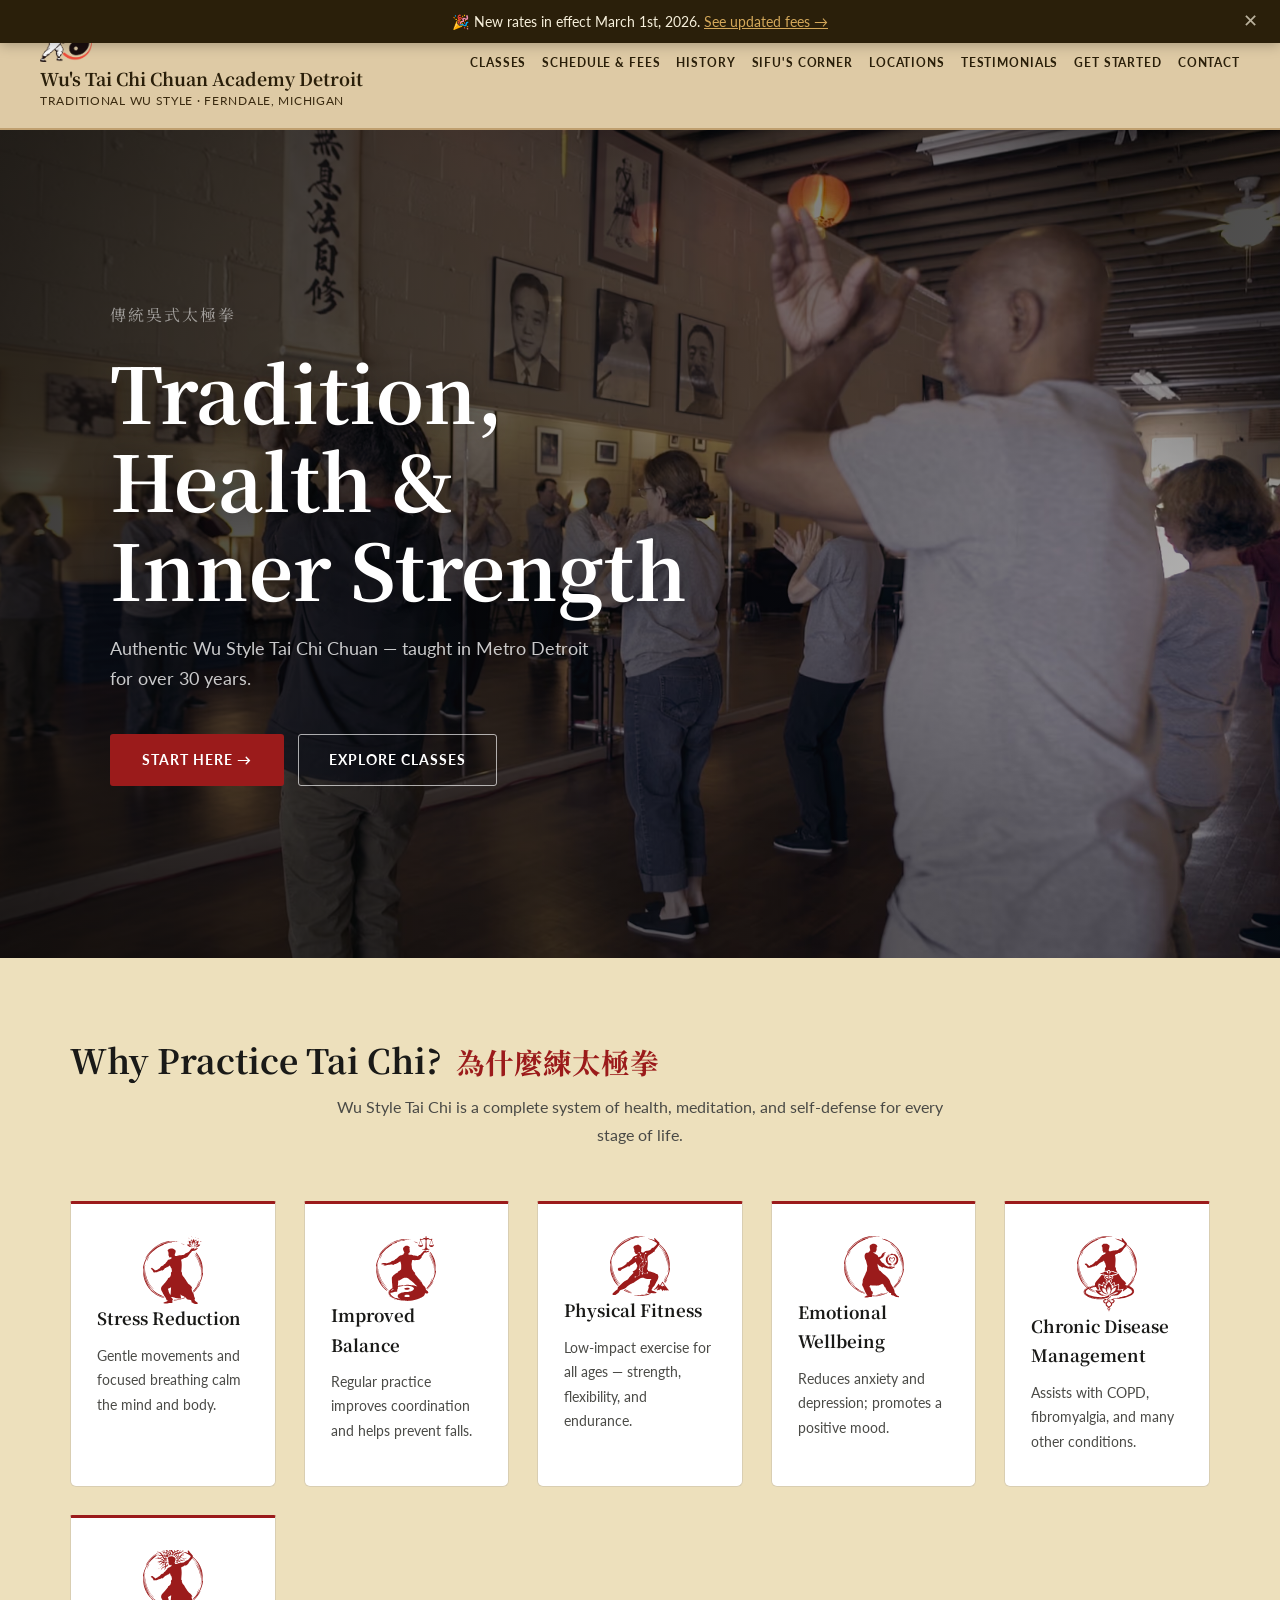
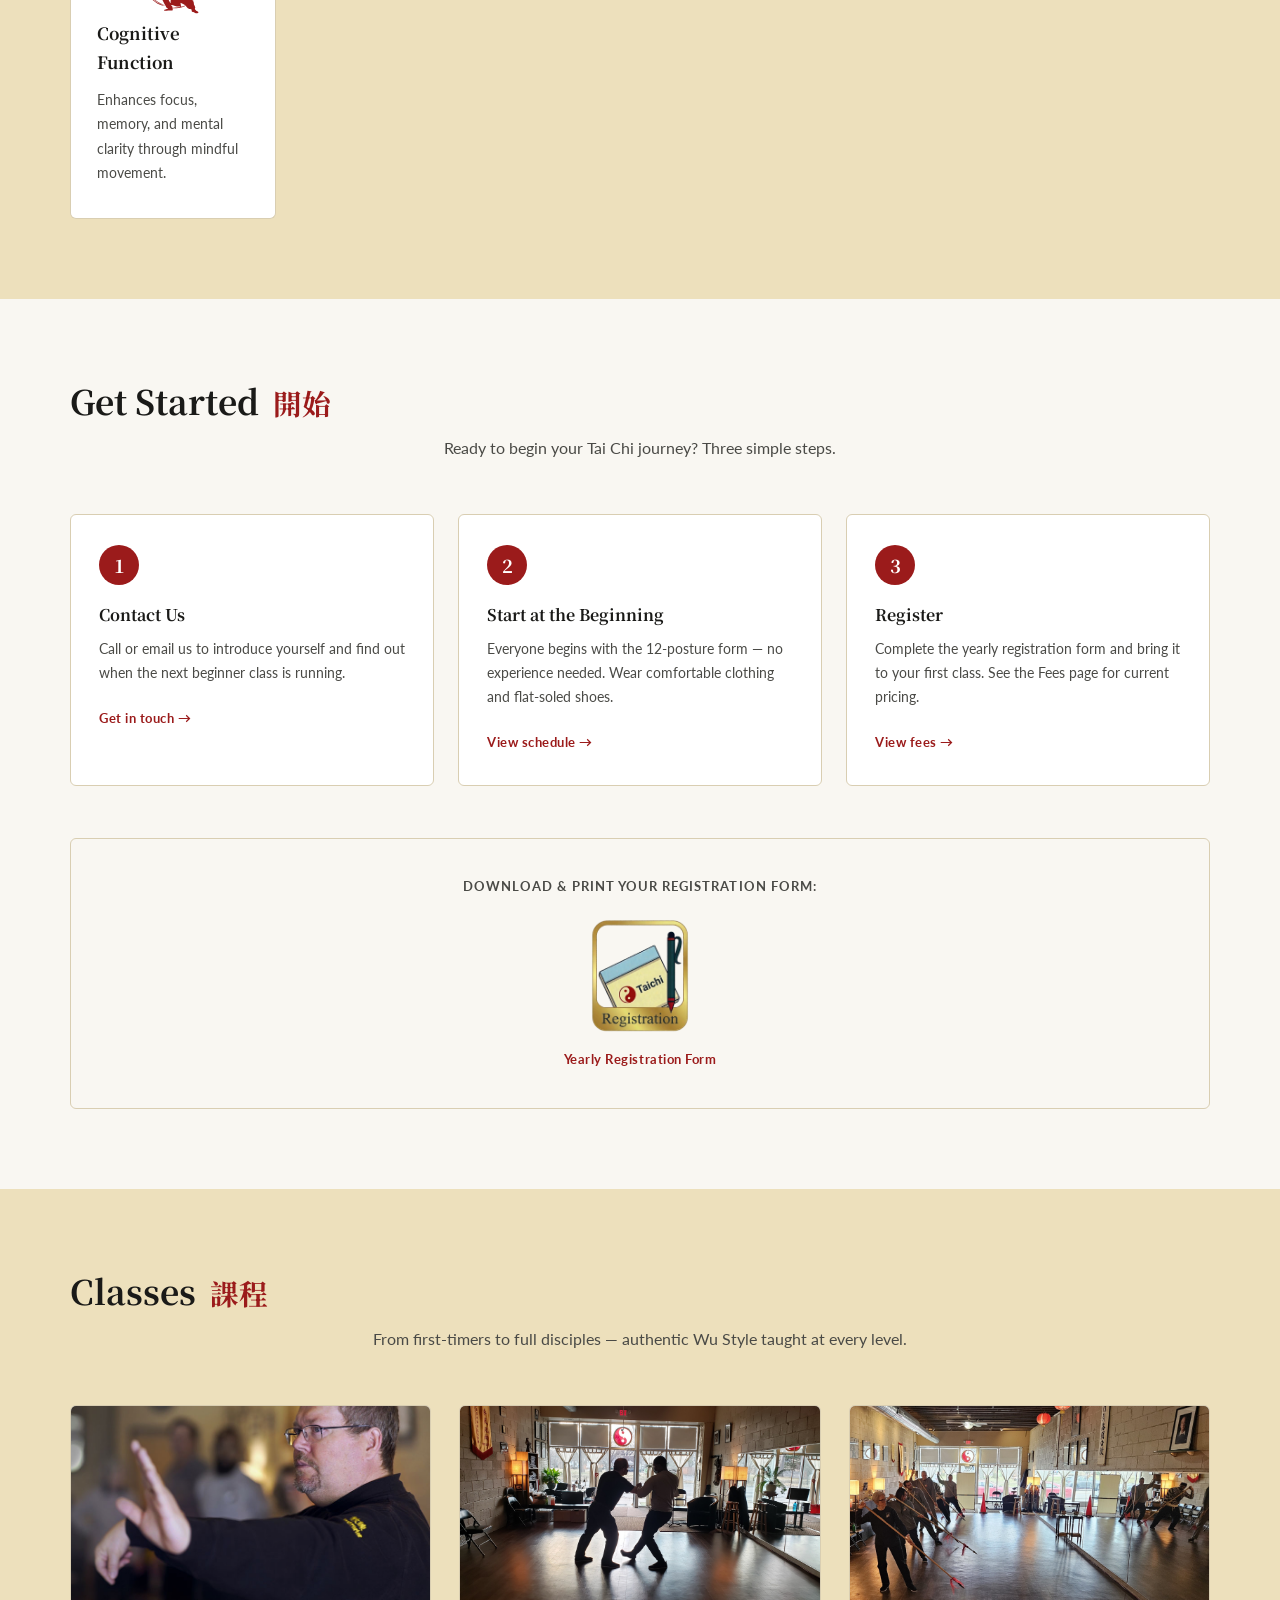
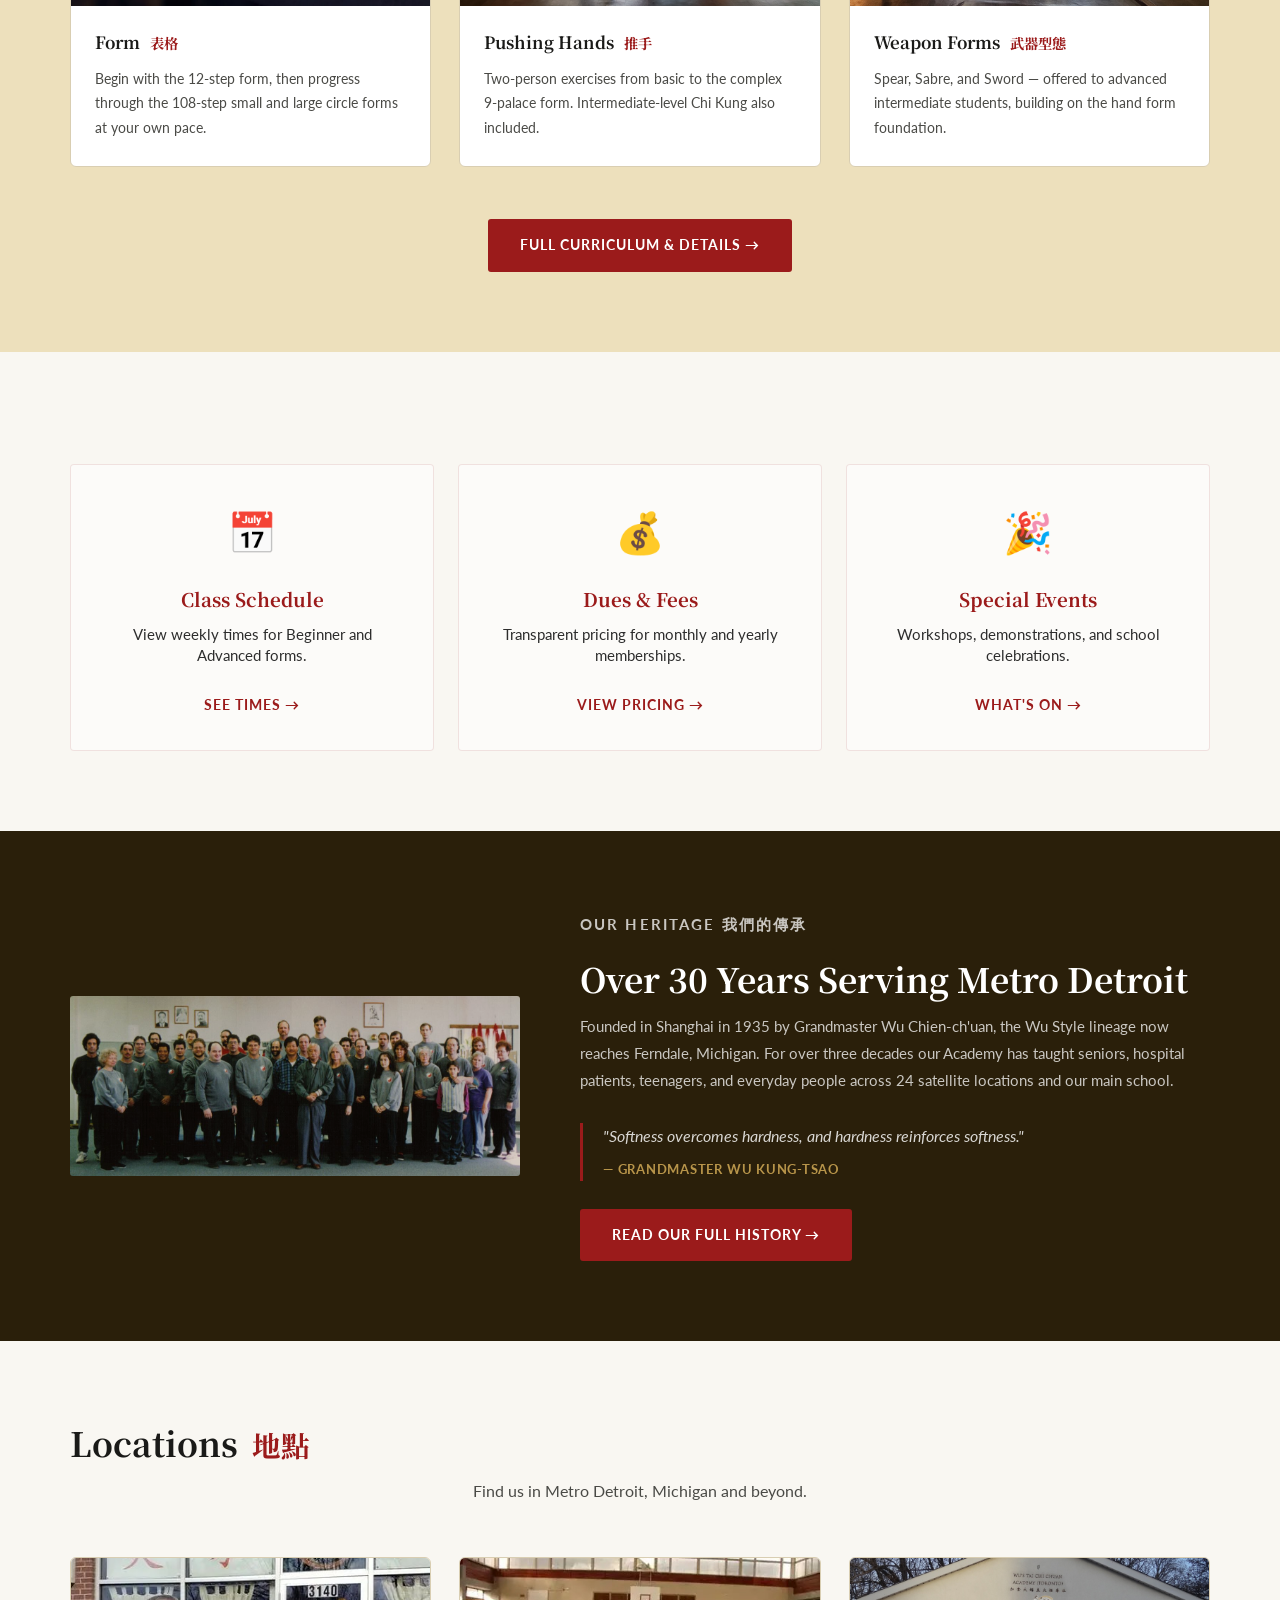
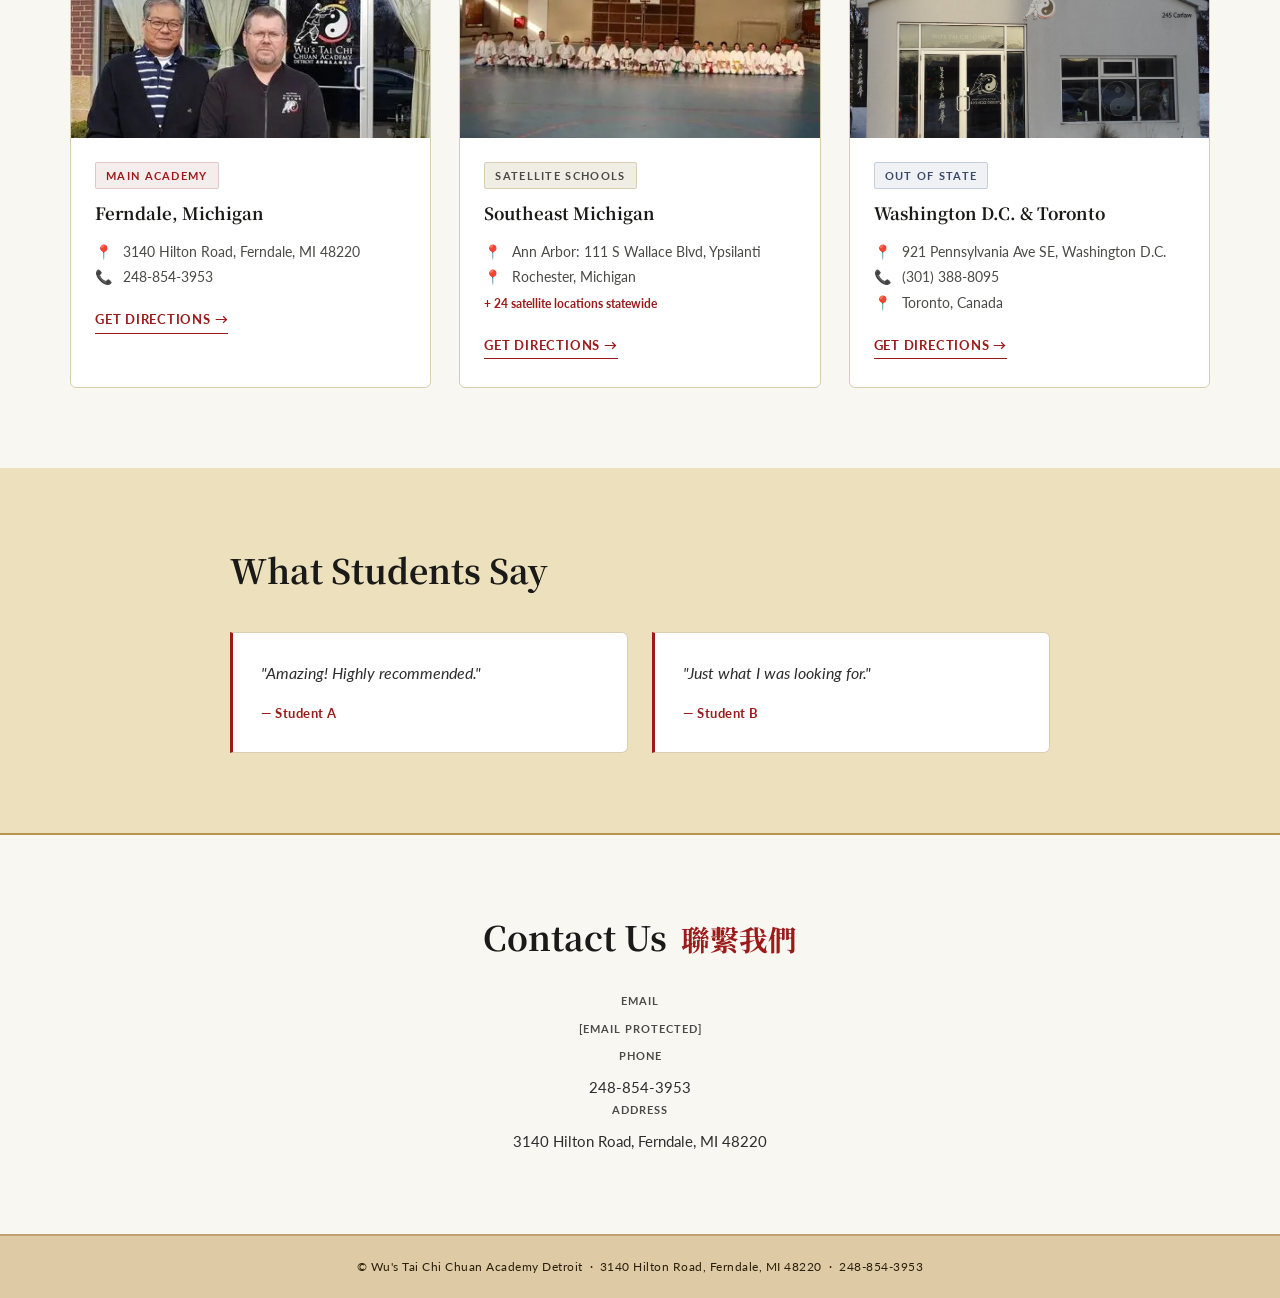
==== index.html @ d8580bbd "styling updatees & tablet header fix" ====
<!DOCTYPE html>
<html lang="en">
<head>
  <meta charset="UTF-8">
  <title>Wu's Tai Chi Chuan Academy Detroit</title>
  <meta name="description" content="Traditional Wu Style Tai Chi Chuan for all ages and skill levels — serving Metro Detroit for over 30 years.">
  <meta name="viewport" content="width=device-width, initial-scale=1">

  <!-- Hero image preload -->
  <link rel="preload"
      as="image"
      href="Images/crosshands/GroupCrossHands-800.webp"
      imagesrcset="Images/crosshands/GroupCrossHands-400.webp 400w,
                   Images/crosshands/GroupCrossHands-800.webp 800w,
                   Images/crosshands/GroupCrossHands-1170.webp 1170w,
                   Images/crosshands/GroupCrossHands-1920.webp 1920w"
      imagesizes="100vw"
      fetchpriority="high">

  <!-- Fonts -->
  <link rel="preconnect" href="https://fonts.googleapis.com">
  <link rel="preconnect" href="https://fonts.gstatic.com" crossorigin>
  <link rel="preload" href="https://fonts.googleapis.com/css2?family=Noto+Serif+SC:wght@400;700&family=Lato:wght@300;400;700&display=swap" as="style" onload="this.onload=null;this.rel='stylesheet'">
  <noscript><link href="https://fonts.googleapis.com/css2?family=Noto+Serif+SC:wght@400;700&family=Lato:wght@300;400;700&display=swap" rel="stylesheet"></noscript>

  <link rel="stylesheet" href="styles.css">
</head>

<body data-page="home" id="top">

<!-- ═══════════════════════════════════════════════════════════════ -->
<!--  ANNOUNCEMENT BANNER                                           -->
<!-- ═══════════════════════════════════════════════════════════════ -->
<div id="announcement-banner" role="alert">
  <span id="announcement-text"></span>
  <button class="ann-close" onclick="document.getElementById('announcement-banner').style.display='none'" aria-label="Dismiss">✕</button>
</div>

<!-- ═══════════════════════════════════════════════════════════════ -->
<!--  HEADER                                                        -->
<!-- ═══════════════════════════════════════════════════════════════ -->
<header>
  <div class="header-brand">
    <a href="index.html#top" aria-label="Return to home">
      <img id="header-logo" src="Images/wuTaiChilogoWhitenodot.png" alt="Wu Tai Chi Logo">
    </a>
    <div class="header-brand-text">
      <h1 id="header-site-name">Wu's Tai Chi Chuan Academy Detroit</h1>
      <p id="header-tagline">Traditional Wu Style · Ferndale, Michigan</p>
    </div>
  </div>

  <button class="nav-toggle" aria-label="Menu" aria-expanded="false">
    <span></span><span></span><span></span>
  </button>

  <nav aria-label="Main navigation">
    <a href="classes.html"            data-nav="classes">Classes</a>
    <a href="Schedule.html"           data-nav="schedule">Schedule &amp; Fees</a>
    <a href="history.html"            data-nav="history">History</a>
    <a href="Sifu's_Corner.html"      data-nav="sifu">Sifu's Corner</a>
    <a href="index.html#locations"    data-nav="locations">Locations</a>
    <a href="index.html#testimonials" data-nav="testimonials">Testimonials</a>
    <a href="index.html#getting-started" data-nav="getting-started">Get Started</a>
    <a href="index.html#contact"      data-nav="contact">Contact</a>
  </nav>
</header>

<script>
(function () {
  var toggle  = document.querySelector('.nav-toggle');
  var navMenu = document.querySelector('header nav');
  if (toggle) {
    toggle.addEventListener('click', function () {
      var expanded = this.getAttribute('aria-expanded') === 'true';
      this.setAttribute('aria-expanded', String(!expanded));
      navMenu.classList.toggle('open');
    });
  }
  if (navMenu) {
    navMenu.querySelectorAll('a').forEach(function (link) {
      link.addEventListener('click', function (e) {
        navMenu.classList.remove('open');
        if (toggle) toggle.setAttribute('aria-expanded', 'false');
        var href = link.getAttribute('href') || '';
        var hi   = href.indexOf('#');
        if (hi !== -1) {
          var hash   = href.slice(hi);
          var target = document.querySelector(hash);
          if (target) {
            e.preventDefault();
            history.pushState(null, '', hash);
            target.scrollIntoView({ behavior: 'smooth', block: 'start' });
          }
        }
      });
    });
  }
  fetch('announcement.json')
    .then(function (r) { return r.ok ? r.json() : null; })
    .then(function (d) {
      if (!d || !d.message) return;
      var storageKey = 'ann_seen_' + btoa(unescape(encodeURIComponent(d.message))).slice(0, 32);
      if (sessionStorage.getItem(storageKey)) return;
      var span = document.getElementById('announcement-text');
      span.innerHTML = d.message;
      if (d.link) {
        var a = document.createElement('a');
        a.href = d.link;
        a.textContent = ' ' + (d.linkText || 'Learn more');
        span.appendChild(a);
      }
      var banner = document.getElementById('announcement-banner');
      banner.style.display = 'block';
      banner.querySelector('.ann-close').addEventListener('click', function () {
        sessionStorage.setItem(storageKey, '1');
      });
    })
    .catch(function () {});
})();
</script>

<main>

<!-- ═══════════════════════════════════════════════════════════════ -->
<!--  HERO — merged splash + headline + CTA                         -->
<!-- ═══════════════════════════════════════════════════════════════ -->
<section class="zen-hero" id="hero" aria-label="Hero">
  <picture class="zen-hero__picture">
    <source
      type="image/avif"
      srcset="Images/crosshands/GroupCrossHands-400.avif 400w,
              Images/crosshands/GroupCrossHands-800.avif 800w,
              Images/crosshands/GroupCrossHands-1170.avif 1170w,
              Images/crosshands/GroupCrossHands-1920.avif 1920w"
      sizes="100vw">
    <source
      type="image/webp"
      srcset="Images/crosshands/GroupCrossHands-400.webp 400w,
              Images/crosshands/GroupCrossHands-800.webp 800w,
              Images/crosshands/GroupCrossHands-1170.webp 1170w,
              Images/crosshands/GroupCrossHands-1920.webp 1920w"
      sizes="100vw">
    <img src="Images/crosshands/GroupCrossHands-800.webp"
         alt="Wu Tai Chi students practicing Cross Hands form"
         class="zen-hero__img"
         fetchpriority="high">
  </picture>

  <div class="zen-hero__overlay" aria-hidden="true"></div>

  <div class="zen-hero__content">
    <p class="zen-hero__eyebrow">傳統吳式太極拳</p>
    <h2 class="zen-hero__headline">Tradition,<br>Health &amp;<br>Inner Strength</h2>
    <p class="zen-hero__sub">Authentic Wu Style Tai Chi Chuan — taught in Metro Detroit for over 30 years.</p>
    <div class="zen-hero__actions">
      <a href="#getting-started" class="btn-crimson">Start Here →</a>
      <a href="classes.html" class="btn-ghost">Explore Classes</a>
    </div>
  </div>
</section>

<!-- ═══════════════════════════════════════════════════════════════ -->
<!--  BENEFITS                                                      -->
<!-- ═══════════════════════════════════════════════════════════════ -->
<section class="zen-section zen-section--stone" id="benefits" aria-label="Benefits of Tai Chi">
  <div class="zen-container">
    <h2 class="zen-section-title">Why Practice Tai Chi? <span class="zh">為什麼練太極拳</span></h2>
    <p class="zen-section-lead">Wu Style Tai Chi is a complete system of health, meditation, and self-defense for every stage of life.</p>

    <div class="benefits-grid">
    <div class="benefit-card">
      <div class="icon">
        <svg
          version="1.1"
          viewBox="0 0 991.15037 1127.3549"
          xmlns="http://www.w3.org/2000/svg"
          xmlns:svg="http://www.w3.org/2000/svg">
          <g
            transform="translate(-101.93695,-128.40577)">
            <path d="m 968.54395,1254.5253 c -8.3518,-1.3901 -12.4064,-3.3404 -25.0923,-12.0699 -5.5403,-3.8125 -13.0295,-7.5611 -18,-9.0096 -18.2104,-5.3072 -21.1786,-7.8119 -21.1786,-17.871 0,-4.4861 -0.6772,-7.0968 -2.113,-8.1466 -1.2069,-0.8825 -2.4933,-4.5671 -3,-8.593 l -0.887,-7.0479 -12.5417,-5.3406 c -11.5575,-4.9215 -13.7549,-5.3972 -28,-6.0612 -8.5021,-0.3962 -16.2232,-1.1245 -17.158,-1.6182 -0.9349,-0.4938 -10.2349,-9.2827 -20.6667,-19.531 -10.4318,-10.2483 -21.067,-20.2056 -23.6336,-22.1272 -2.5667,-1.9216 -16.9667,-9.9369 -32,-17.8118 -15.0334,-7.8748 -29.7334,-15.9333 -32.6667,-17.9078 -2.9333,-1.9744 -6.0899,-4.0314 -7.0145,-4.5711 -2.3607,-1.3778 -0.9543,17.103 3.1784,41.767 1.8767,11.2004 2.7293,19.7339 2.0404,20.4228 -1.5574,1.5574 -56.9507,-0.9872 -62.2043,-2.8574 -2.2,-0.7832 -14.1354,-2.9248 -26.5232,-4.7592 -17.2472,-2.5539 -26.6194,-4.7459 -40.0094,-9.3571 -14.022,-4.8289 -19.2773,-6.022 -26.5265,-6.022 h -9.0403 l 5.5983,8.3334 c 3.0791,4.5833 10.0014,12.6472 15.383,17.9196 5.3816,5.2725 9.7817,10.6725 9.7779,12 0,1.3276 -1.485,4.8137 -3.2917,7.747 -1.8067,2.9334 -3.3036,6.7395 -3.3265,8.4582 -0.026,1.976 -1.0164,3.3797 -2.6933,3.8182 -1.5918,0.4163 -2.2582,1.299 -1.6673,2.2085 1.3369,2.058 4.0838,17.6616 4.2137,23.9361 0.235,11.3523 -3.386,12.8241 -35.228,14.3187 -13.2,0.6196 -30.3,2.062 -38,3.2055 -31.0101,4.6049 -35.6738,5.0189 -49.2308,4.3693 -16.5786,-0.7942 -22.435,-2.5953 -24.2881,-7.4692 -2.0459,-5.3811 2.9258,-8.5838 23.1977,-14.9437 17.6678,-5.5429 39.4674,-15.6827 46.9878,-21.8557 l 4,-3.2833 -7.6801,-0.048 c -7.1669,-0.045 -8.0801,-0.4244 -13.6666,-5.6815 -4.3236,-4.0686 -5.9866,-6.6695 -5.9866,-9.3629 0,-6.015 -15.2057,-34.2363 -30.8942,-57.3386 -11.6591,-17.1688 -53.222,-95.945 -56.453,-106.9982 -3.1026,-10.6139 -2.8965,-24.47161 0.5256,-35.33341 4.3679,-13.8636 13.9518,-26.7816 37.6508,-50.7489 20.3201,-20.55001 28.7847,-30.7563 64.069,-77.25107 11.609,-15.29735 11.6295,-15.33851 8.7681,-17.54093 -2.4936,-1.91928 -2.6272,-2.49794 -1.0231,-4.43074 1.0147,-1.22273 5.6071,-3.92893 10.2051,-6.01379 4.5981,-2.08486 12.301,-6.60279 17.1176,-10.03984 7.8175,-5.57849 9.315,-7.41508 13.9528,-17.11195 6.2038,-12.97108 9.4146,-22.28487 9.4146,-27.30934 0,-2.02771 0.6867,-4.37336 1.5259,-5.21256 1.1455,-1.14554 1.1026,-2.5475 -0.1722,-5.62516 -1.1209,-2.706 -1.3516,-6.01686 -0.6788,-9.74085 0.5606,-3.10282 1.1409,-8.76292 1.2895,-12.578 0.3122,-8.00912 1.8365,-10.35094 8.0786,-12.41101 2.473,-0.81615 4.8167,-2.49684 5.2082,-3.73487 1.7325,-5.47752 0.2868,-30.35482 -2.1289,-36.63365 -1.3506,-3.51048 -2.4556,-9.02142 -2.4556,-12.24653 0,-8.0201 -1.3618,-10.89607 -9.0706,-19.15636 -3.8076,-4.07999 -7.0031,-8.91797 -7.4857,-11.33333 -1.1017,-5.51392 -8.6398,-25.16796 -10.3099,-26.88108 -0.8594,-0.88152 -1.788,-0.42972 -2.7405,1.33334 -3.3185,6.14286 -14.215,15.17932 -19.31,16.01381 -11.7405,1.92292 -12.7371,2.32855 -14.8752,6.05388 -2.5138,4.38013 -5.009,5.69699 -16.375,8.64222 -4.5361,1.17544 -10.1043,3.51165 -12.3736,5.1916 -2.2694,1.67995 -7.3202,4.75868 -11.224,6.84163 -7.1967,3.83993 -15.385,12.37915 -19.4117,20.24377 -1.313,2.56431 -4.5041,5.47972 -7.8513,7.17296 -3.1015,1.56898 -8.1018,5.10671 -11.1117,7.86162 -7.4691,6.83626 -10.5463,7.62559 -15.4873,3.97256 l -3.9887,-2.94896 -10.1924,4.72264 c -11.2311,5.20396 -31.8812,11.85731 -45.9139,14.79328 -6.9819,1.46077 -10.2642,2.98704 -14.3372,6.66673 -2.9053,2.62474 -5.7306,4.78469 -6.2785,4.79989 -0.5478,0.0152 -8.1961,1.21507 -16.9961,2.66636 -8.8,1.45128 -20.7093,2.63884 -26.4651,2.63902 -9.8369,2.9e-4 -10.6826,-0.23259 -14.0895,-3.87973 -1.9935,-2.13403 -6.8842,-9.98646 -10.8683,-17.44984 -9.039,-16.93274 -11.9583,-20.56629 -21.1973,-26.38346 -12.5535,-7.90406 -13.212,-8.80593 -12.6888,-17.37921 0.2521,-4.13205 0.9897,-7.68991 1.6391,-7.90636 0.6493,-0.21644 3.8407,1.40885 7.0919,3.61176 7.4256,5.03132 8.4965,5.05294 5.9456,0.12004 -4.3486,-8.40918 -0.8511,-8.95726 11.058,-1.73288 12.5533,7.61515 22.1098,15.76183 31.9204,27.21113 4.8991,5.71746 9.7101,10.70341 10.6912,11.07988 0.981,0.37647 4.2416,-0.56941 7.2456,-2.10196 3.004,-1.53254 11.2193,-4.85303 18.2562,-7.37885 8.4542,-3.03455 16.7453,-7.30858 24.4415,-12.59941 6.406,-4.40386 14.8619,-9.42867 18.7909,-11.16627 5.522,-2.44207 8.0914,-4.6362 11.3186,-9.66534 5.0034,-7.79709 24.5258,-27.11589 30.5024,-30.18428 3.5535,-1.82435 9.6743,-3.05371 17.1854,-3.4517 2.4913,-0.132 11.1923,-9.69961 15.2147,-16.73012 4.9948,-8.72999 8.7528,-12.10851 15.4421,-13.88276 6.0565,-1.60642 8.1097,-3.85175 22.5449,-24.65552 5.449,-7.85286 11.4776,-14.83001 14.896,-17.23949 3.785,-2.66788 6.2604,-5.67038 7.2618,-8.80814 3.808,-11.93088 12.2319,-18.6675 28.2539,-22.59479 5.747,-1.40868 30.7357,-13.77684 38.049,-18.83237 2.638,-1.82357 2.7915,-2.62771 1.7407,-9.11542 -0.6995,-4.31839 -2.2837,-8.24663 -4.0302,-9.99314 l -2.8778,-2.87773 -8.3031,3.16956 c -16.521,6.30655 -19.8863,5.26888 -23.1241,-7.13031 -1.1375,-4.35589 -2.9181,-9.13326 -3.957,-10.61639 -1.0388,-1.48312 -1.8887,-4.07595 -1.8887,-5.76183 0,-1.98347 -1.1877,-3.60639 -3.3653,-4.59858 -4.799,-2.18656 -5.3784,-6.60653 -2.1277,-16.23027 3.3639,-9.95868 3.4512,-11.76998 0.813,-16.87156 -1.2951,-2.50443 -2.1274,-8.45193 -2.3333,-16.67252 l -0.3201,-12.77929 -5.6196,-4.66613 c -7.0871,-5.88458 -8.4215,-11.29351 -4.6091,-18.68256 5.3562,-10.38123 25.3318,-25.83163 33.4047,-25.83731 2.4801,-0.002 6.4695,-1.21467 8.8653,-2.69538 4.093,-2.52959 5.3837,-2.61441 21.371,-1.40427 21.1899,1.60393 31.8632,5.05559 40.4973,13.09646 4.0142,3.73844 7.2986,5.66667 9.6519,5.66667 4.9924,0 10.9212,5.45247 14.1893,13.0494 2.1906,5.09237 2.6776,8.5573 2.321,16.51667 -0.2481,5.53982 -1.1158,11.3143 -1.9281,12.83217 -0.8124,1.51788 -1.477,4.154 -1.477,5.85805 0,1.70404 -1.5585,6.02592 -3.4634,9.60417 -2.4584,4.61823 -3.2357,7.64385 -2.6789,10.42783 0.5985,2.99246 -0.075,5.04878 -2.8424,8.67678 -5.4637,7.1633 -4.8183,13.08488 2.3529,21.58954 l 5.7159,6.77872 h 13.5725 13.5724 l 6.4172,-4.99954 c 6.2627,-4.87924 6.7573,-5.01879 20.5521,-5.79903 7.7743,-0.43972 17.435,-1.47008 21.4684,-2.28969 10.004,-2.03291 28.8682,-4.41992 43.3333,-5.48325 17.4329,-1.2815 26.116,-4.94994 39.499,-16.68754 7.4139,-6.50248 23.8731,-15.31843 36.03,-19.29855 14.2667,-4.6709 24.8215,-11.80447 32.9311,-22.2568 3.9197,-5.05208 11.4197,-14.10351 16.6666,-20.11429 5.247,-6.01078 10.2141,-12.91078 11.038,-15.33333 2.0163,-5.92883 6.7351,-8.42391 24.6924,-13.05616 8.3286,-2.14844 19.9055,-6.31078 25.7264,-9.24966 11.5661,-5.83954 14.7909,-5.58273 13.2318,1.05374 -1.1806,5.02582 -6.2432,9.96753 -13.8717,13.54053 -3.6357,1.70284 -6.6103,3.51851 -6.6103,4.03483 0,1.43558 7.4262,2.60597 16.5,2.60043 9.8427,-0.006 15.1852,-2.81927 20.4977,-10.79372 2.0179,-3.02903 5.8822,-7.98847 8.5873,-11.02098 3.9201,-4.39462 5.2566,-5.17838 6.5853,-3.86171 1.3319,1.31993 0.7025,3.5316 -3.1316,11.00443 -5.2065,10.14793 -5.0656,10.19622 5.2656,1.8044 7.1069,-5.77269 15.42565,-8.5975 17.93345,-6.08967 2.0304,2.03037 0.4587,4.00361 -13.99795,17.57455 -10.1669,9.54397 -15.3824,13.34115 -23.3334,16.98805 -15.5539,7.13417 -19.6018,8.32108 -33.4605,9.81117 -22.381,2.40639 -27.528,5.20433 -35.4213,19.25513 -2.0598,3.66666 -8.6503,11.46666 -14.6455,17.33333 -5.9952,5.86667 -12.6326,13.66667 -14.7498,17.33333 -6.1451,10.64223 -29.6186,41.57343 -33.8204,44.56538 -2.1097,1.50228 -6.4548,3.92745 -9.6557,5.38927 -3.2009,1.46182 -9.261,5.18413 -13.4668,8.27181 -7.1373,5.23975 -8.3816,5.66734 -18.6667,6.41497 -9.4088,0.68393 -11.9929,1.43236 -17.6773,5.11992 -3.6617,2.37539 -10.5617,5.49217 -15.3333,6.92618 -5.0539,1.51882 -11.5868,4.82478 -15.6489,7.91907 -3.8352,2.92149 -9.3852,6.54235 -12.3333,8.04636 -2.9481,1.50401 -5.3602,3.12918 -5.3602,3.61149 0,0.4823 2.0436,7.5201 4.5414,15.63956 5.6591,18.39632 7.4601,33.93899 7.4533,64.32324 -0.01,24.68993 -3.0666,78.69042 -5.3155,93.77274 -3.0233,20.27577 -1.8819,26.17847 5.7963,29.97595 2.3724,1.1733 3.066,3.19424 4.083,11.8965 0.7967,6.81654 0.7561,11.72613 -0.1162,14.0371 -1.1053,2.92811 -0.6804,4.83403 2.4126,10.82223 2.0648,3.99752 3.7671,8.60656 3.7829,10.24232 0.041,4.22137 8.1364,16.34581 18.3328,27.45658 8.7054,9.48611 28.1189,37.51765 41.7169,60.23598 10.9718,18.33059 29.1234,45.98036 34.4752,52.51507 2.6343,3.21662 9.6004,9.4649 15.4802,13.88503 21.0028,15.7891 39.3981,34.8844 48.5527,50.4003 2.6933,4.565 7.2279,21.2205 6.0878,22.3606 -0.3349,0.33491 -3.8729,-0.9893 -7.8622,-2.9427 -3.9893,-1.9534 -7.5642,-3.5516 -7.9442,-3.5516 -0.38,0 0.8071,3.9796 2.6379,8.84361 1.8308,4.8641 3.8762,13.1614 4.5453,18.4385 0.669,5.2771 2.2004,12.5474 3.4029,16.1563 2.4185,7.2578 11.8451,24.4502 18.7388,34.1761 2.4486,3.4546 5.4087,8.5546 6.578,11.3333 3.2072,7.6217 7.2669,25.6264 7.2774,32.2756 0.01,4.1627 2.1662,10.9256 7.3638,23.0599 11.7366,27.4003 12.6155,34.4714 4.6306,37.255 -3.9054,1.3614 -3.9133,1.3858 -1.9531,6.0771 1.0824,2.5906 1.968,5.6963 1.968,6.9015 0,7.2763 15.319,22.3055 30.7119,30.1308 10.2025,5.1867 19.95485,14.9881 19.95485,20.0553 0,8.9164 -6.19,13.8846 -20.57825,16.5165 -8.7433,1.5992 -7.9576,1.601 -17.8175,-0.04 z m -408.2862,-194.5128 c 0.7812,-14.3 2.3073,-35.3 3.3912,-46.6666 1.9767,-20.72801 2.5623,-38.66671 1.2622,-38.66671 -0.3823,0 -7.7323,4.0735 -16.3333,9.0521 -8.601,4.9787 -20.2882,11.0597 -25.9715,13.5134 -5.6833,2.4537 -10.3333,4.91801 -10.3333,5.47621 0,0.5581 2.194,5.6349 4.8757,11.2817 3.6913,7.7729 5.0949,12.7458 5.7781,20.4717 0.9867,11.1592 8.0855,29.2699 16.5102,42.1213 2.4338,3.7126 7.0656,11.2345 10.2931,16.7153 l 5.868,9.965 1.6196,-8.6317 c 0.8908,-4.7474 2.2588,-20.3317 3.04,-34.6317 z m 54.3534,132.0388 c -4.9474,-0.505 -9.3974,-1.3202 -9.8889,-1.8118 -0.4915,-0.4915 -0.1295,-0.8936 0.8045,-0.8936 0.934,0 1.4003,-0.7765 1.0361,-1.7256 -0.511,-1.3316 5.4681,-2.2594 26.1907,-4.0641 14.769,-1.2863 34.3528,-3.7336 43.5195,-5.4385 23.0675,-4.2905 60.5148,-15.0145 91.5607,-26.2209 22.4217,-8.0933 26.3952,-9.1664 28.0002,-7.5614 1.0572,1.0572 1.4852,2.8742 0.9844,4.1792 -1.0304,2.6851 -18.5087,11.6891 -36.1987,18.648 -38.1174,14.9946 -114.829,28.0709 -146.0085,24.8887 z m -169.0854,-43.9682 c -31.2054,-6.5847 -72.9936,-21.3482 -97.1305,-34.3155 -49.8758,-26.7951 -90.8944,-57.3328 -121.2303,-90.2535 -27.0844,-29.39241 -43.7484,-50.90591 -58.482,-75.50161 -25.75202,-42.98918 -40.72336,-78.58159 -50.42449,-119.87766 -10.72232,-45.64308 -12.99227,-67.77625 -12.43361,-121.234 0.24651,-23.58934 0.0899,-42.8894 -0.34804,-42.88901 -0.43793,3.9e-4 -1.50113,1.35071 -2.36266,3.00071 -2.61237,5.00319 -0.56132,-20.96342 3.06196,-38.765 11.1809,-54.933 33.59201,-110.00507 63.84984,-156.90166 21.7916,-33.77494 47.443,-66.32432 75.0422,-95.22229 25.9054,-27.12436 71.7782,-62.05856 107.8716,-82.14906 2.9333,-1.63277 11.0333,-6.13617 18,-10.00755 40.3652,-22.43102 67.6762,-32.96534 109.9999,-42.42898 42.7018,-9.54814 68.4478,-13.59399 87.5285,-13.75464 9.4647,-0.0797 17.5927,0.23928 18.0623,0.70882 0.4695,0.46955 -0.7109,0.85372 -2.6232,0.85372 -1.9123,0 -3.8477,0.6 -4.3009,1.33333 -0.4984,0.80644 1.3457,1.33333 4.6667,1.33333 3.0199,0 5.1771,0.50739 4.7938,1.12754 -0.3832,0.62015 -8.3227,1.53521 -17.6431,2.03348 -9.3205,0.49827 -22.0923,1.80316 -28.3818,2.89976 -28.9587,5.04902 -55.4611,10.19395 -56.0842,10.88767 -0.3766,0.41928 1.7153,0.3453 4.6486,-0.1644 21.1361,-3.67262 20.3892,-2.235 -1.366,2.62934 -14.8806,3.32719 -37.9673,10.70666 -37.9673,12.13589 0,0.34673 1.35,0.29528 3,-0.11433 1.65,-0.40962 0.6845,0.37813 -2.1455,1.75054 -2.83,1.37241 -4.4358,2.73185 -3.5684,3.02098 1.7908,0.59696 -5.2872,3.94777 -43.9528,20.80748 -35.9715,15.68501 -59.6095,29.99146 -102,61.73345 -27.0395,20.24725 -45.1627,36.39035 -71.7835,63.94064 -22.3921,23.17396 -31.0345,33.41274 -44.7346,52.99754 -12.2443,17.50378 -15.5179,23.11056 -28.1976,48.29441 -21.84676,43.39126 -34.5792,84.57934 -42.0477,136.01999 -4.23406,29.1628 -1.16422,97.80071 6.08261,135.99999 4.05859,21.39355 15.822,58.17534 25.86967,80.88925 5.47952,12.38698 22.05982,43.90987 31.44162,59.77742 3.4687,5.8667 6.6414,11.5667 7.0504,12.6667 0.409,1.1 1.7574,4.3727 2.9965,7.2726 2.1537,5.0405 2.1486,5.1873 -0.1172,3.3334 -5.4023,-4.4203 7.0914,15.4678 15.7884,25.1329 13.7118,15.238 16.0739,18.5702 15.0519,21.2336 -1.8287,4.76541 57.1818,58.18741 87.2662,79.00181 35.4016,24.4933 54.8146,35.0503 89.9298,48.9051 6.7735,2.6724 25.5345,8.4912 48.7368,15.1158 3.3,0.9422 5.2858,1.9668 4.4129,2.2768 -0.873,0.3101 -3.873,-0.071 -6.6667,-0.8467 -2.7937,-0.7757 -5.9795,-1.3696 -7.0795,-1.3197 -1.1,0.05 3.9259,1.8225 11.1686,3.9389 7.2427,2.1165 13.4927,4.1723 13.8888,4.5684 1.3171,1.3171 -5.5892,0.5612 -17.138,-1.8757 z M 169.60635,926.09119 c 0,-0.3234 -0.6927,-1.0161 -1.5393,-1.5393 -0.9537,-0.5895 -1.1774,-0.3658 -0.588,0.588 0.9499,1.537 2.1273,2.0635 2.1273,0.9513 z m -3.5399,-5.46951 c -0.4342,-1.13163 -1.0755,-1.77155 -1.425,-1.42204 -0.3495,0.3495 -0.2399,1.27538 0.2434,2.0575 1.3148,2.12728 2.0832,1.71401 1.1816,-0.63546 z m -3.1267,-5.27583 c 0,-0.36667 -0.3,-0.66667 -0.6667,-0.66667 -0.3667,0 -0.6667,0.3 -0.6667,0.66667 0,0.36667 0.3,0.66667 0.6667,0.66667 0.3667,0 0.6667,-0.3 0.6667,-0.66667 z m -2.6667,-4 c 0,-0.36667 -0.3,-0.66667 -0.6667,-0.66667 -0.3666,0 -0.6666,0.3 -0.6666,0.66667 0,0.36667 0.3,0.66667 0.6666,0.66667 0.3667,0 0.6667,-0.3 0.6667,-0.66667 z m -1.3333,-2.66667 c 0,-0.36666 -0.3,-0.66666 -0.6667,-0.66666 -0.3667,0 -0.6667,0.3 -0.6667,0.66666 0,0.36667 0.3,0.66667 0.6667,0.66667 0.3667,0 0.6667,-0.3 0.6667,-0.66667 z m -1.3334,-2.66666 c 0,-0.36667 -0.3,-0.66667 -0.6666,-0.66667 -0.3667,0 -0.6667,0.3 -0.6667,0.66667 0,0.36666 0.3,0.66666 0.6667,0.66666 0.3666,0 0.6666,-0.3 0.6666,-0.66666 z m -1.3333,-2.58798 c 0,-0.32339 -0.6927,-1.01609 -1.5393,-1.53935 -0.9538,-0.58943 -1.1775,-0.36575 -0.588,0.58798 0.9499,1.53701 2.1273,2.06356 2.1273,0.95137 z m -4,-6.74536 c 0,-0.36666 -0.3,-0.66666 -0.6667,-0.66666 -0.3666,0 -0.66663,0.3 -0.66663,0.66666 0,0.36667 0.30003,0.66667 0.66663,0.66667 0.3667,0 0.6667,-0.3 0.6667,-0.66667 z m -1.33333,-3.07849 c 0,-0.59317 -0.90975,-2.24317 -2.02166,-3.66667 -1.87467,-2.39998 -1.90759,-2.32156 -0.45265,1.0785 1.56987,3.66865 2.47431,4.61471 2.47431,2.58817 z M 413.12175,277.75014 c -1.1364,-1.13641 -47.3043,20.46587 -50.8246,23.78122 -0.7201,0.67814 10.5259,-4.29022 24.991,-11.0408 14.4651,-6.75058 26.0902,-12.48377 25.8336,-12.74042 z m 3.1513,-1.07092 c 0,-0.36667 -0.3,-0.66667 -0.6667,-0.66667 -0.3666,0 -0.6666,0.3 -0.6666,0.66667 0,0.36666 0.3,0.66666 0.6666,0.66666 0.3667,0 0.6667,-0.3 0.6667,-0.66666 z m 33.3333,-12 c 0,-0.36667 -0.3,-0.66667 -0.6667,-0.66667 -0.3666,0 -0.6666,0.3 -0.6666,0.66667 0,0.36666 0.3,0.66666 0.6666,0.66666 0.3667,0 0.6667,-0.3 0.6667,-0.66666 z m 4,879.99998 c 0,-0.3667 0.3,-0.6667 0.6667,-0.6667 0.3666,0 0.6666,0.3 0.6666,0.6667 0,0.3667 -0.3,0.6667 -0.6666,0.6667 -0.3667,0 -0.6667,-0.3 -0.6667,-0.6667 z m 3.1111,-0.2222 c 0.4889,-0.4889 1.2889,-0.4889 1.7778,0 0.4889,0.4889 0.089,0.8889 -0.8889,0.8889 -0.9778,0 -1.3778,-0.4 -0.8889,-0.8889 z m -20.4444,-13.2381 c -56.9205,-15.8393 -100.7524,-37.833 -140.95,-70.725 -5.2528,-4.2981 -12.6693,-11.7147 -16.4811,-16.4814 -3.8119,-4.7666 -15.1156,-17.3666 -25.1195,-28 -41.2004,-43.79281 -56.3221,-64.61051 -86.6747,-119.32314 -12.671,-22.84052 -26.24271,-56.83304 -34.87227,-87.34347 -5.68613,-20.10375 -11.63178,-57.58399 -12.47262,-78.625 -1.43663,-35.9502 3.00433,-78.90561 10.68748,-103.37502 3.47255,-11.05942 9.3333,-23.24846 8.01369,-16.66667 -10.08974,50.32455 -12.52184,88.76571 -8.09829,127.99999 4.03025,35.746 8.98616,57.20887 22.01311,95.33333 14.3639,42.03752 23.4935,62.37629 41.7925,93.10537 27.842,46.7543 45.2034,68.6923 78.8497,99.63481 45.9215,42.2312 85.9923,66.4536 161.27,97.4862 8.7769,3.6182 16.2769,6.943 16.6666,7.3885 0.3898,0.4455 -0.397,0.4118 -1.7485,-0.075 -1.3514,-0.4866 -4.0514,-1.1896 -6,-1.5621 -1.9485,-0.3725 -0.2966,0.5262 3.6709,1.9972 7.0277,2.6054 9.8163,4.1046 7.3419,3.947 -0.6723,-0.043 -8.7223,-2.1649 -17.8889,-4.7158 z m 2.2222,-2.7619 c -0.4889,-0.4889 -1.2889,-0.4889 -1.7778,0 -0.4889,0.4889 -0.089,0.8889 0.8889,0.8889 0.9778,0 1.3778,-0.4 0.8889,-0.8889 z m -144.8889,-78.4445 c 0,-0.3666 -0.3,-0.6666 -0.6666,-0.6666 -0.3667,0 -0.6667,0.3 -0.6667,0.6666 0,0.3667 0.3,0.6667 0.6667,0.6667 0.3666,0 0.6666,-0.3 0.6666,-0.6667 z m -4.7933,-3.4772 c -1.397,-1.5458 -4.34,-3.9946 -6.54,-5.4417 -2.7531,-1.8109 -2.1801,-0.9348 1.8381,2.8106 6.209,5.7873 8.9305,7.3102 4.7019,2.6311 z m 645.08,15.8973 c -3.648,-3.648 -2.744,-4.8953 29.7682,-41.072 32.223,-35.85471 45.25655,-52.33341 65.74585,-83.12471 12.0257,-18.07225 20.2663,-29.26741 21.0019,-28.53185 1.0127,1.01277 -6.1827,18.73105 -11.767,28.97515 -13.805,25.3248 -31.267,48.4782 -63.85485,84.66671 -24.4978,27.2047 -38.9564,41.0243 -40.8941,39.0867 z m -7.6334,-19.3244 c -2.0057,-4.8002 -1.9692,-4.9911 1.7197,-9 8.2436,-8.9585 27.9513,-31.0658 32.1777,-36.09571 2.4647,-2.9333 9.4223,-10.7333 15.4613,-17.3333 15.4198,-16.8523 16.2952,-17.9611 32.44595,-41.0944 41.7737,-59.83449 66.2105,-132.78016 70.8767,-211.57226 1.26,-21.27684 0.2735,-66.58456 -1.3491,-61.95896 -0.5677,1.61841 -1.2705,-1.16763 -1.8638,-7.3881 -1.6767,-17.58045 -6.0794,-42.63924 -10.7592,-61.23825 -7.8446,-31.17696 -13.4111,-45.27981 -35.2929,-89.41468 -16.7909,-33.86668 -18.9881,-38.6731 -17.6683,-38.65122 0.5126,0.009 3.9088,4.2085 7.5472,9.33334 3.6383,5.12483 6.8237,9.31788 7.0786,9.31788 0.5319,0 0.1325,-0.68884 -6.186,-10.66667 -2.5542,-4.03333 -7.7688,-11.23333 -11.5881,-16 -12.97145,-16.18886 -28.65545,-40.31027 -27.28445,-41.96227 0.8621,-1.03878 0.1099,-3.2569 -2.3027,-6.79023 -4.6022,-6.73991 -5.1744,-10.4162 -0.8447,-5.42698 4.0969,4.72089 5.5947,3.91548 1.7673,-0.9503 -1.9543,-2.48452 -2.2465,-3.53688 -0.9819,-3.53688 3.8675,0 32.90915,36.48058 47.64815,59.85327 15.693,24.88543 30.7812,56.81245 41.3937,87.58976 5.4784,15.88806 13.1842,51.22786 16.6931,76.55696 2.6536,19.15488 4.4176,62.65605 3.7849,93.33333 -0.3495,16.94315 -0.1021,22.44984 0.9034,20.10731 0.954,-2.22252 1.8138,-2.79694 2.7642,-1.84662 2.1452,2.14526 -0.8998,25.42605 -6.8317,52.23125 -19.5744,88.45364 -64.5844,167.92072 -134.71285,237.84143 -10.8488,10.8166 -20.36,19.6666 -21.1361,19.6666 -0.776,0 -2.3331,-2.2069 -3.4601,-4.9043 z M 1062.4952,552.45698 c -0.4889,-0.48889 -0.8889,-0.0889 -0.8889,0.88889 0,0.97778 0.4,1.37778 0.8889,0.88889 0.4889,-0.48889 0.4889,-1.28889 0,-1.77778 z m -4.7261,-12.01111 c -1.5718,-2.70295 -1.9513,-1.8378 -0.6647,1.51512 0.4573,1.19161 1.1123,1.88568 1.4555,1.54239 0.3433,-0.34329 -0.013,-1.71917 -0.7908,-3.05751 z m -1.9405,-5.32222 c -0.4889,-0.48889 -0.8889,-0.0889 -0.8889,0.88889 0,0.97777 0.4,1.37777 0.8889,0.88889 0.4889,-0.48889 0.4889,-1.28889 0,-1.77778 z m -0.8889,-2.44445 c 0,-0.36666 -0.3,-0.66666 -0.6667,-0.66666 -0.3667,0 -0.6667,0.3 -0.6667,0.66666 0,0.36667 0.3,0.66667 0.6667,0.66667 0.3667,0 0.6667,-0.3 0.6667,-0.66667 z m -1.3334,-2.66666 c 0,-0.36667 -0.3,-0.66667 -0.6666,-0.66667 -0.3667,0 -0.6667,0.3 -0.6667,0.66667 0,0.36666 0.3,0.66666 0.6667,0.66666 0.3666,0 0.6666,-0.3 0.6666,-0.66666 z m -24,-38.58798 c 0,-0.32339 -0.6927,-1.01609 -1.5393,-1.53934 -0.9537,-0.58944 -1.1774,-0.36576 -0.588,0.58797 0.9499,1.53701 2.1273,2.06356 2.1273,0.95137 z m -38.66665,-69.41202 c 0,-0.36666 -0.3,-0.66666 -0.6667,-0.66666 -0.3667,0 -0.6667,0.3 -0.6667,0.66666 0,0.36667 0.3,0.66667 0.6667,0.66667 0.3667,0 0.6667,-0.3 0.6667,-0.66667 z m -715.3333,583.14216 c -28.9883,-23.27561 -69.1473,-74.57391 -91.7051,-117.14218 -11.5145,-21.72874 -27.2649,-59.93367 -32.3639,-78.50368 -10.34487,-37.67416 -16.55345,-77.62823 -16.58335,-106.71853 -0.008,-7.63889 0.27091,-13.60371 0.61946,-13.25516 0.34855,0.34856 1.25409,11.39856 2.01231,24.55556 0.75821,13.157 1.97316,25.72182 2.69987,27.92182 1.08844,3.29505 1.19863,2.70759 0.62525,-3.33334 -0.38283,-4.03333 -1.06671,-11.23333 -1.51972,-16 -1.30351,-13.71568 0.37714,-8.89634 3.48731,10 5.79144,35.18697 12.72847,63.25907 24.56167,99.39384 3.5144,10.73173 16.3178,40.35466 24.2485,56.10279 6.333,12.57572 24.4465,42.10647 33.0221,53.83667 9.7167,13.291 30.1425,37.6107 37.5149,44.6667 8.5647,8.1971 22.5812,24.01961 21.1847,23.91421 -0.6255,-0.047 -4.1373,-2.4946 -7.804,-5.4387 z M 145.18388,759.76252 c -0.42564,-1.06364 -0.74158,-0.7477 -0.80556,0.80556 -0.0579,1.40556 0.25724,2.19306 0.70029,1.75 0.44306,-0.44306 0.49043,-1.59306 0.10527,-2.55556 z m -2.6886,-12.63888 c -0.48889,-0.48889 -0.88889,-0.0889 -0.88889,0.88889 0,0.97777 0.4,1.37777 0.88889,0.88888 0.48889,-0.48888 0.48889,-1.28888 0,-1.77777 z m 67.04357,223.12595 c -6.888,-8.5815 -13.4613,-18.2355 -12.3794,-18.1811 0.6125,0.031 4.8748,5.1308 9.4719,11.3334 4.5971,6.2025 7.8971,11.234 7.3333,11.181 -0.5637,-0.053 -2.5553,-2.0029 -4.4258,-4.3333 z m 778.77,-20.0318 c -0.02,-0.6205 2.6178,-6.0205 5.8613,-12 3.2434,-5.9796 12.51875,-25.06677 20.61175,-42.41601 8.093,-17.34924 15.9646,-33.54924 17.4924,-36 l 2.7779,-4.45593 -0.8948,4 c -4.8373,21.6259 -18.9962,54.49154 -31.7437,73.68364 -6.50045,9.7866 -14.04775,18.9839 -14.10485,17.1883 z m 66.63085,-146.20527 c 0,-0.97778 0.4,-1.37778 0.8889,-0.88889 0.4889,0.48889 0.4889,1.28889 0,1.77778 -0.4889,0.48889 -0.8889,0.0889 -0.8889,-0.88889 z m 2.7072,-14.51854 c -0.022,-3.95186 1.2756,-14.45186 2.8842,-23.33333 2.6093,-14.40645 2.9307,-20.82189 2.9801,-59.48146 0.05,-38.73677 -0.2661,-45.36367 -2.9755,-62.47409 -7.1418,-45.1019 -26.8261,-103.78096 -47.6993,-142.19256 -10.4371,-19.20665 -43.99515,-70.95327 -55.49035,-85.56635 -3.562,-4.52816 -5.9173,-8.57852 -5.2341,-9.00079 1.583,-0.97835 18.5782,17.80681 29.464,32.56714 37.49155,50.83591 66.02565,106.19708 77.99965,151.33333 1.9454,7.33333 4.7278,17.78271 6.183,23.22085 6.7462,25.20982 9.1115,60.40946 6.6379,98.77914 -2.0979,32.54208 -3.4571,42.73924 -8.3526,62.66666 -4.9888,20.30703 -6.3424,23.15978 -6.397,13.48146 z m -2.6601,-96.14812 c -0.09,-0.36667 -0.6791,-6.89536 -1.3095,-14.50822 -0.692,-8.35642 -1.7945,-14.2422 -2.7821,-14.85258 -1.1231,-0.69411 -1.3806,-3.04253 -0.8216,-7.49178 0.4988,-3.96952 0.3808,-5.44744 -0.3044,-3.81408 -0.9711,2.31468 -1.2473,2.05069 -2.0928,-2 -7.1904,-34.44993 -19.8296,-75.40513 -32.2025,-104.34629 -11.8832,-27.79572 -18.00955,-38.77806 -38.48305,-68.98704 -16.8073,-24.79944 -24.9845,-37.9644 -18.0086,-28.99313 1.5711,2.02045 3.3374,3.37629 3.9252,3.01299 1.16,-0.71692 8.6773,8.44615 7.717,9.40647 -0.3215,0.32148 -2.1821,-1.6608 -4.1347,-4.40507 -1.9526,-2.74427 -3.5501,-4.50667 -3.5501,-3.91645 0,1.99586 6.9549,10.20777 8.0644,9.52202 1.0477,-0.64748 9.0926,10.34403 25.8904,35.37317 8.38135,12.48821 24.93735,45.50662 34.76515,69.33333 8.0968,19.63004 14.5083,42.42155 18.5668,66 3.36,19.52108 6.8575,56.48702 5.6344,59.55231 -0.3908,0.97956 -0.7841,1.48102 -0.874,1.11435 z m -3.1582,-34.22222 c -0.4889,-0.48889 -0.8889,-0.0889 -0.8889,0.88889 0,0.97778 0.4,1.37778 0.8889,0.88889 0.4889,-0.48889 0.4889,-1.28889 0,-1.77778 z m -2.849,-17.44444 c -0.5137,-4.21667 -1.5503,-8.26667 -2.3035,-9 -0.9295,-0.90497 -1.1316,-0.47661 -0.6289,1.33333 0.4073,1.46667 1.1429,5.51667 1.6346,9 1.2757,9.03769 2.4183,7.8639 1.2978,-1.33333 z m -3.3733,-19.66667 c 0,-0.36666 -0.3,-0.66666 -0.6666,-0.66666 -0.3667,0 -0.6667,0.3 -0.6667,0.66666 0,0.36667 0.3,0.66667 0.6667,0.66667 0.3666,0 0.6666,-0.3 0.6666,-0.66667 z m -1.7777,-4.22222 c -0.4889,-0.48889 -0.8889,-0.0889 -0.8889,0.88889 0,0.97778 0.4,1.37778 0.8889,0.88889 0.4889,-0.48889 0.4889,-1.28889 0,-1.77778 z M 165.63505,543.34587 c 0,-0.73333 1.4954,-7.33053 3.3197,-14.66043 3.7382,-15.02043 13.9803,-37.08664 24.4484,-52.6729 11.9783,-17.83491 16.5413,-21.32092 9.4992,-7.2571 -2.1822,4.35807 -11.4607,23.22377 -20.6189,41.92376 -9.1582,18.7 -16.65,33.4 -16.6484,32.66667 z M 144.2878,497.31832 c 0.79305,-1.48183 1.08248,-3.2758 0.64317,-3.98661 -2.3515,-3.8048 20.89268,-42.74256 43.37048,-72.6525 11.3525,-15.10617 43.616,-50.89878 60.0958,-66.6694 25.8367,-24.72489 68.0905,-56.19449 103.5877,-77.1496 40.2944,-23.78705 74.2289,-37.84927 126.0717,-52.24325 27.4334,-7.61677 44.2722,-10.01368 96.883,-13.79076 16.2734,-1.16831 56.856,0.55099 74,3.13505 15.451,2.32887 33.6233,6.52598 35.1157,8.11037 0.4864,0.51638 -0.3157,0.60182 -1.7823,0.18985 -1.4667,-0.41196 -7.4667,-1.08867 -13.3334,-1.5038 -7.6665,-0.54248 -9.9166,-0.37373 -8,0.59998 2.989,1.51851 1.8012,1.43398 -30,-2.13491 -20.2247,-2.26973 -48.1016,-1.96824 -62.6666,0.67774 -4.0334,0.73272 -15.1334,2.28422 -24.6667,3.44778 -53.2311,6.49694 -117.7503,24.90759 -161.3333,46.03671 -31.9725,15.50031 -67.5906,39.0795 -99.294,65.73259 -40.855,34.34694 -89.2055,89.96361 -124.5588,143.27771 -7.88406,11.8895 -14.6136,21.61727 -14.95451,21.61727 -0.34091,0 0.029,-1.2124 0.82206,-2.69422 z m 5.84732,-11.63911 c 1.93393,-3.85 3.21623,-7 2.84953,-7 -0.7518,0 -7.37826,12.73329 -7.37826,14.17789 0,1.50939 0.80936,0.22657 4.52873,-7.17789 z M 657.16195,220.457 c -0.4889,-0.48889 -1.2889,-0.48889 -1.7778,0 -0.4889,0.48889 -0.089,0.88889 0.8889,0.88889 0.9777,0 1.3777,-0.4 0.8889,-0.88889 z m 316.9843,177.88888 -2.54,-3 3,2.53998 c 1.65,1.39699 3,2.74699 3,3 0,1.06701 -1.073,0.27928 -3.46,-2.53998 z m -89.2066,-86.9614 c -5.1333,-0.9464 -12.779,-3.25735 -16.9905,-5.13543 -14.6407,-6.529 -32.5463,-20.22818 -36.5442,-27.95919 -1.943,-3.75748 -1.9338,-4.2142 0.1148,-5.71222 3.0663,-2.24209 40.1477,-4.04495 45.06,-2.19077 2.0313,0.76672 3.6933,1.15286 3.6933,0.85809 0,-0.29478 -2.7299,-4.12544 -6.0663,-8.51258 -11.1948,-14.72022 -16.6004,-30.69383 -16.6004,-49.05456 0,-8.20555 0.1079,-8.47916 3,-7.60861 6.6493,2.0015 25.118,11.25869 32.4918,16.28609 12.218,8.33019 14.9916,11.3481 14.206,15.4576 -0.3714,1.94314 -0.8837,3.53299 -1.1384,3.53299 -0.2547,0 -2.9401,-2.55 -5.9676,-5.66667 -5.4451,-5.60545 -5.7868,-4.99018 -1.0399,1.87249 4.5716,6.60916 2.4737,5.40336 -3.6252,-2.0836 -3.3403,-4.10056 -6.3892,-7.45556 -6.7754,-7.45556 -0.7202,0 4.3837,8.99148 6.3954,11.26667 0.616,0.69667 1.12,1.79913 1.12,2.44993 0,0.65079 -3.052,-2.46921 -6.7821,-6.93334 -3.7301,-4.46412 -7.4347,-8.11659 -8.2324,-8.11659 -0.7977,0 -0.244,1.35 1.2306,3 1.4745,1.65 4.0925,5.1 5.8178,7.66667 l 3.1369,4.66666 -3.148,-2.66666 c -3.3559,-2.84285 -3.1691,-2.3762 2.9067,7.26104 6.5306,10.3587 4.0237,9.07977 -3.5607,-1.81649 -9.1487,-13.14381 -9.8849,-13.82709 -5.5068,-5.11122 1.9339,3.85 3.1939,7 2.8,7 -1.1568,0 4.6104,10.68558 10.4345,19.33333 2.9634,4.4 9.0289,11.5674 13.479,15.92756 5.5734,5.46072 6.639,6.93827 3.4245,4.74832 -6.7714,-4.61308 -21.6956,-20.20095 -28.1484,-29.40004 -6.1823,-8.8134 -7.7034,-10.10182 -4.412,-3.73697 5.9046,11.41828 20.7207,27.71922 31.4549,34.60737 3.5971,2.30825 6.2576,4.47942 5.9122,4.82484 -1.5152,1.51516 -21.6205,-7.05869 -26.3894,-11.25369 -1.2371,-1.08824 -2.7847,-1.64774 -3.439,-1.24333 -0.6544,0.40442 -4.1395,-0.15244 -7.7447,-1.23744 -10.2826,-3.09462 -11.3906,-1.58921 -1.4208,1.93043 4.9313,1.74088 8.7757,3.35555 8.5431,3.58814 -0.2326,0.23259 -5.5078,-0.72678 -11.7228,-2.13192 -14.015,-3.16869 -18.3668,-3.20152 -6.5625,-0.0495 9.5486,2.54968 17.0637,6.0484 10.2627,4.77788 -5.916,-1.10519 -10.8105,-2.09999 -13.6667,-2.77772 -3.4351,-0.81512 7.5854,4.83697 17.2067,8.8248 4.085,1.69313 7.2597,3.24601 7.0549,3.45084 -0.2049,0.20483 -3.9426,-0.45747 -8.306,-1.47179 -4.3635,-1.01432 -8.1029,-1.67489 -8.3099,-1.46792 -0.7329,0.73288 19.5598,7.63028 25.9094,8.80647 6.1068,1.13124 5.9902,1.16249 -2.2217,0.59563 -4.7667,-0.32903 -10.1667,-0.90246 -12,-1.27428 -1.8334,-0.37182 -0.6334,0.25949 2.6666,1.40291 7.8134,2.70727 26.0391,3.93476 32,2.15518 2.5667,-0.76625 6.6167,-1.99688 9,-2.73474 2.3834,-0.73785 4.3334,-1.10872 4.3334,-0.82416 0,1.80088 -13.177,7.6859 -20.8486,9.31127 -10.843,2.29728 -14.1372,2.30024 -26.4848,0.0238 z m -6.4444,-10.92749 c -0.4889,-0.48888 -1.2889,-0.48888 -1.7778,0 -0.4889,0.48889 -0.089,0.88889 0.8889,0.88889 0.9778,0 1.3778,-0.4 0.8889,-0.88889 z m 8.4444,-21.17914 c 0,-0.99822 -8.8265,-4.62299 -10.9572,-4.49975 -0.9402,0.0544 0.6906,1.20989 3.6239,2.56778 5.7532,2.66327 7.3333,3.07955 7.3333,1.93197 z m -9.3333,-31.93196 c 0,-0.36667 -0.3,-0.66667 -0.6667,-0.66667 -0.3666,0 -0.6666,0.3 -0.6666,0.66667 0,0.36666 0.3,0.66666 0.6666,0.66666 0.3667,0 0.6667,-0.3 0.6667,-0.66666 z m 91.404,64.65212 c -6.2681,-1.11457 -26.8815,-10.2858 -25.7228,-11.44449 0.3014,-0.30133 4.0964,0.75232 8.4333,2.34145 9.6368,3.53102 28.4951,3.80815 37.8854,0.55674 3.3,-1.14264 4.5,-1.74491 2.6667,-1.3384 -1.8333,0.40651 -9.0333,0.95689 -16,1.22305 -11.583,0.44253 -11.8682,0.39823 -3.3333,-0.51783 10.2972,-1.10522 12.7202,-1.70845 23.0479,-5.73803 8.64825,-3.3743 8.46565,-4.33041 -0.322,-1.68572 -9.1315,2.74816 -12.07,2.24929 -4.0593,-0.68911 6.5447,-2.40063 23.30895,-10.47743 22.00005,-10.59936 -0.3666,-0.0342 -3.9666,0.82365 -8,1.90624 -4.0333,1.08259 -7.63335,1.95723 -8.00005,1.94363 -1.708,-0.0633 5.36075,-3.33809 11.97865,-5.54938 l 7.3548,-2.45752 -6.3843,0.78764 c -3.5113,0.43319 -9.6613,1.91511 -13.66665,3.29315 -8.4178,2.89612 -9.5217,2.47561 -2.2825,-0.8694 2.75,-1.27068 6.50005,-3.47815 8.33345,-4.90548 l 3.3333,-2.59515 -6.1319,0.65643 c -4.29605,0.4599 -8.61735,2.34425 -14.43335,6.29387 -10.578,7.18333 -20.317,11.4806 -30.13,13.29464 -4.2659,0.78861 -7.9439,1.24616 -8.1733,1.01678 -0.2294,-0.22939 1.8931,-1.43631 4.7166,-2.68205 7.5024,-3.31003 26.9734,-22.13737 34.1323,-33.00392 9.2709,-14.07234 14.52705,-23.30416 12.1404,-21.32346 -2.754,2.28558 -2.7274,0.42009 0.044,-3.12812 1.1909,-1.52441 -2.1814,1.72834 -7.4939,7.22834 -9.2473,9.57364 -9.4711,9.71576 -5.2487,3.33334 2.4257,-3.66667 6.8132,-9.96667 9.7499,-14 2.9368,-4.03334 4.2649,-6.46058 2.9515,-5.39388 -1.3134,1.06671 -5.1257,5.56671 -8.4718,10 -3.3461,4.4333 -6.6527,8.66054 -7.3481,9.39388 -1.6928,1.78524 3.9484,-9.39054 7.9081,-15.66667 1.735,-2.75 2.8977,-5 2.5838,-5 -0.3139,0 -3.9976,3.45 -8.186,7.66667 l -7.6152,7.66666 4.8337,-7 c 5.0794,-7.35592 4.817,-9.3213 -0.4903,-3.67192 -1.7196,1.83044 -3.4326,3.02204 -3.8067,2.648 -0.374,-0.37404 -2.3716,0.94058 -4.4391,2.92138 l -3.7592,3.60145 v -3.46947 c 0,-5.55102 10.5161,-13.61413 30.47375,-23.36544 14.4166,-7.04396 18.0483,-8.34798 19.0743,-6.84892 2.0406,2.98142 -0.036,22.18257 -3.5222,32.5678 -2.8214,8.40485 -8.794,19.81161 -14.6348,27.95045 -1.88965,2.63299 -1.63435,2.6709 20.2129,3.00151 12.1696,0.18417 22.8424,0.92896 23.7174,1.6551 0.8749,0.72614 2.0789,0.87546 2.6755,0.33183 0.5965,-0.54364 -0.059,1.02114 -1.4561,3.47728 -3.5303,6.20516 -17.3296,18.86719 -26.8929,24.67662 -16.5539,10.05594 -34.84965,14.24711 -50.24375,11.50979 z m 7.9919,-32.11508 c 6.6271,-5.03272 17.9681,-18.04357 22.5501,-25.87038 1.74125,-2.97423 1.21335,-2.63231 -2.0586,1.33334 -5.6537,6.85249 -24.5053,25.67672 -30.5541,30.5098 -4.1494,3.31542 -4.2233,3.47427 -0.6667,1.43314 2.2,-1.26256 7.0282,-4.59521 10.7293,-7.4059 z m -38.5417,17.8491 c -2.1153,-0.54421 -1.8775,-1.00373 1.6194,-3.13034 4.6817,-2.84712 9.6262,-10.13294 13.7544,-20.26732 3.3702,-8.2736 5.0645,-36.59766 2.5316,-42.32182 -1.325,-2.99442 -1.3989,-2.82673 -0.7268,1.64936 0.7098,4.72694 -0.5758,25.58545 -1.5188,24.64248 -0.2448,-0.2448 -1.08,-6.13915 -1.856,-13.09856 -1.973,-17.69441 -3.9064,-23.5381 -3.0064,-9.0871 0.3918,6.29173 0.2094,14.99173 -0.4053,19.33333 -1.0995,7.76542 -1.1325,7.64154 -2.0279,-7.61579 -1.1614,-19.79218 -3.6984,-25.54116 -4.0409,-9.15705 l -0.2369,11.33333 -1.2924,-13.82722 c -1.4574,-15.59241 -3.5948,-16.00025 -3.6278,-0.69221 -0.011,5.21432 -0.4704,12.41432 -1.0204,16 -0.9468,6.17228 -1.0366,5.88044 -1.6875,-5.48057 -0.7471,-13.04099 -1.9101,-11.73611 -3.3617,3.77154 -0.4687,5.00767 -1.1011,8.856 -1.4052,8.55184 -0.3042,-0.30417 -0.6553,-8.00136 -0.7803,-17.10487 -0.2203,-16.03897 -0.2782,-16.34527 -1.8683,-9.88517 -0.9026,3.66666 -1.6986,9.16759 -1.769,12.22428 -0.2044,8.87285 -1.9784,11.5647 -2.9278,4.44238 -0.6699,-5.0263 -0.8488,-4.26897 -1.1024,4.66667 l -0.3028,10.66666 -1.7577,-5.33333 c -2.3652,-7.17675 -2.4242,-4.48845 -0.1166,5.32234 2.4462,10.40015 1.5343,11.2276 -1.2721,1.15431 -3.0209,-10.8436 -3.4306,-11.47032 -2.5228,-3.85989 0.9351,7.83968 3.6681,15.17063 8.7058,23.35203 4.5633,7.41099 3.5826,8.94005 -1.7304,2.69788 -9.6153,-11.29705 -15.3422,-29.88767 -13.853,-44.96974 1.5988,-16.19193 6.9381,-29.80434 18.5739,-47.35304 6.1699,-9.30531 7.267,-10.32382 11.131,-10.33333 3.1032,-0.008 4.7144,0.81751 5.8371,2.98945 0.8529,1.65 4.7407,8.1 8.6396,14.33333 10.0224,16.02325 14.3504,29.45234 14.3952,44.66666 0.055,18.73907 -6.9048,37.04162 -17.4407,45.8635 -7.2645,6.08268 -8.2265,6.82112 -8.6614,6.6485 -0.2143,-0.0851 -1.5052,-0.4417 -2.8687,-0.79252 z m 15.6677,-15.05281 c 0.9738,-1.83334 2.1367,-5.13334 2.5844,-7.33334 0.6346,-3.11928 0.2358,-2.72465 -1.8116,1.79236 -1.444,3.18579 -3.826,7.47842 -5.2934,9.53916 -1.4674,2.06074 -2.6546,4.25418 -2.6383,4.87431 0.038,1.4426 4.8435,-4.51325 7.1589,-8.87249 z m -6.2778,-61.58333 c -0.4256,-1.06365 -0.7415,-0.7477 -0.8055,0.80555 -0.058,1.40556 0.2572,2.19306 0.7003,1.75 0.443,-0.44305 0.4904,-1.59305 0.1052,-2.55555 z m -3.5775,76.91666 c 0,-0.36667 0.3,-0.66667 0.6667,-0.66667 0.3667,0 0.6667,0.3 0.6667,0.66667 0,0.36667 -0.3,0.66667 -0.6667,0.66667 -0.3667,0 -0.6667,-0.3 -0.6667,-0.66667 z m 48.5882,-17.25978 c 1.4235,-1.14045 3.1735,-2.07355 3.8889,-2.07355 1.694,0 0.9376,0.61586 -3.1438,2.55961 -3.143,1.49686 -3.1855,1.46911 -0.7451,-0.48606 z m 6.5229,-2.96244 c 0.4889,-0.48889 1.28895,-0.48889 1.77785,0 0.4889,0.48889 0.089,0.88889 -0.8889,0.88889 -0.97785,0 -1.37785,-0.4 -0.88895,-0.88889 z m -224.4444,-5.03581 c -4.7666,-1.73708 -17.6666,-6.49302 -28.6666,-10.56876 l -20,-7.41043 8,-0.0478 c 15.5389,-0.0929 40.4715,6.40415 46.2995,12.06492 2.7623,2.68309 2.7952,2.86117 0.3671,1.99008 -1.4666,-0.52618 -4.4666,-1.2593 -6.6666,-1.62914 -2.8142,-0.47309 -1.7271,0.40198 3.6666,2.95166 4.2167,1.99325 7.6667,4.13787 7.6667,4.76582 0,1.61584 -0.9337,1.43058 -10.6667,-2.11632 z m 9.3334,-2.74197 c 0,-0.36667 0.3,-0.66667 0.6666,-0.66667 0.3667,0 0.6667,0.3 0.6667,0.66667 0,0.36667 -0.3,0.66667 -0.6667,0.66667 -0.3666,0 -0.6666,-0.3 -0.6666,-0.66667 z m 195.9999,-14.66666 c 0,-0.36667 0.3,-0.66667 0.6667,-0.66667 0.3666,0 0.6666,0.3 0.6666,0.66667 0,0.36666 -0.3,0.66666 -0.6666,0.66666 -0.3667,0 -0.6667,-0.3 -0.6667,-0.66666 z m -92.7939,-4.87268 c -0.5895,-0.95373 -0.3658,-1.17742 0.5879,-0.58798 0.8467,0.52325 1.5394,1.21596 1.5394,1.53934 0,1.11219 -1.1774,0.58564 -2.1273,-0.95136 z m 103.0196,-2.22984 c 2.5477,-4.6297 5.8002,-8.06495 5.7384,-6.06074 -0.02,0.63979 -1.8681,3.26326 -4.1076,5.82992 l -4.0718,4.66667 z m -104.8923,-0.89748 c 0,-0.36667 0.3,-0.66667 0.6667,-0.66667 0.3666,0 0.6666,0.3 0.6666,0.66667 0,0.36666 -0.3,0.66666 -0.6666,0.66666 -0.3667,0 -0.6667,-0.3 -0.6667,-0.66666 z m 89.9999,-11.33334 c 0.4533,-0.73333 1.1241,-1.33333 1.4908,-1.33333 0.3666,0 0.2958,0.6 -0.1574,1.33333 -0.4532,0.73334 -1.1241,1.33334 -1.4907,1.33334 -0.3667,0 -0.2959,-0.6 0.1573,-1.33334 z m 65.80635,-8.43321 c 3.4218,-4.12305 24.1937,-12.80402 24.1937,-10.11101 0,1.83787 -11.7625,9.01861 -17.2873,10.55344 -6.7342,1.87084 -8.7206,1.74358 -6.9064,-0.44243 z m -345.13955,-0.23345 c 0,-0.36667 0.3,-0.66667 0.6666,-0.66667 0.3667,0 0.6667,0.3 0.6667,0.66667 0,0.36666 -0.3,0.66666 -0.6667,0.66666 -0.3666,0 -0.6666,-0.3 -0.6666,-0.66666 z m -19.3334,-2.7588 -10.6666,-1.75658 10,0.58041 c 9.8232,0.57015 22.2864,3.10747 14.6666,2.98592 -1.8333,-0.0292 -8.1333,-0.84363 -14,-1.80975 z m 219.5865,-1.67039 c -5.9099,-4.54714 -6.2828,-18.45233 -0.8581,-32.00501 l 2.3085,-5.76753 6.5862,6.4342 c 3.6224,3.53881 7.4391,8.0544 8.4815,10.03465 2.1994,4.17791 2.4888,9.87544 0.5621,11.06621 -0.7333,0.45323 -1.3333,-0.37595 -1.3333,-1.84262 0,-1.46667 -0.6643,-3.07721 -1.4762,-3.579 -0.993,-0.6137 -1.2157,0.12429 -0.6804,2.25465 0.476,1.8943 0,1.4256 -1.1943,-1.16636 -2.2842,-4.97368 -3.8841,-5.76865 -2.6834,-1.33334 0.7575,2.79826 0.6705,2.77584 -1.2937,-0.33333 l -2.1058,-3.33333 0.8228,4.33333 c 0.4526,2.38333 0.4923,4.33333 0.088,4.33333 -0.4039,0 -1.2576,-1.95 -1.897,-4.33333 -1.1612,-4.32809 -1.1637,-4.32527 -2.0802,2.33333 -0.5047,3.66667 -0.3406,8.61667 0.3647,11 1.4555,4.91851 0.7734,5.27809 -3.6117,1.90415 z m -60.5611,-0.63095 c -2.429,-1.07168 -3.2876,-2.16615 -2.5791,-3.28747 0.7889,-1.24867 1.8708,-0.82007 4.207,1.66667 3.544,3.77239 3.4533,3.86263 -1.6279,1.6208 z m 0.308,-1.60653 c 0,-0.36667 -0.3,-0.66667 -0.6667,-0.66667 -0.3667,0 -0.6667,0.3 -0.6667,0.66667 0,0.36667 0.3,0.66667 0.6667,0.66667 0.3667,0 0.6667,-0.3 0.6667,-0.66667 z m 141.4542,-2.33333 c 1.7324,-8.95515 1.367,-11.78099 -0.9052,-7 -1.8744,3.94386 -1.8915,3.90643 -1.2174,-2.66667 l 0.6836,-6.66667 -2.6676,5.33334 -2.6676,5.33333 0.7179,-4.66667 c 0.5802,-3.77124 0.4353,-4.21357 -0.7553,-2.30529 -0.8103,1.29876 -1.9459,2.06924 -2.5237,1.71218 -1.0011,-0.61871 -3.2374,2.97009 -4.5238,7.25978 -1.0283,3.429 -2.6277,-5.02716 -1.6715,-8.83714 0.8081,-3.21979 14.6876,-19.16286 16.6825,-19.16286 2.1396,0 5.4065,13.36989 5.4004,22.10092 -0.01,8.13273 -0.4323,9.83419 -3.0925,12.33333 -4.2935,4.03354 -4.7109,3.69968 -3.4598,-2.76758 z m -77.4542,-5.66667 c 0,-0.36667 0.3,-0.66667 0.6666,-0.66667 0.3667,0 0.6667,0.3 0.6667,0.66667 0,0.36667 -0.3,0.66667 -0.6667,0.66667 -0.3666,0 -0.6666,-0.3 -0.6666,-0.66667 z m -35.6305,-37.63045 c -5.2439,-5.24389 -13.0733,-17.70288 -11.1248,-17.70288 1.7439,0 12.9693,12.59053 15.3776,17.24763 3.2283,6.24276 1.6985,6.40652 -4.2528,0.45525 z m 140.96375,4.0255 c 0,-2.56979 8.6088,-14.00866 13.2178,-17.56297 l 4.4924,-3.4644 -2.8251,5.31616 c -3.1955,6.0134 -4.5467,7.70009 -10.6,13.23228 -2.3568,2.15387 -4.2851,3.26939 -4.2851,2.47893 z m -40.68645,-24.72838 c 1.5224,-9.78924 1.9239,-10.61969 4.0882,-8.45543 1.6258,1.62588 1.5127,2.73009 -0.8203,8.00409 -1.4884,3.3649 -3.0309,6.11801 -3.4277,6.11801 -0.3968,0 -0.3249,-2.55 0.1598,-5.66667 z m -54.4139,-4.09947 c -2.782,-6.03208 -4.7851,-23.14452 -2.5473,-21.76148 2.6106,1.61343 5.8129,13.84534 5.3502,20.43619 l -0.451,6.42476 z"/>
          </g>
        </svg>
      </div>
      <h3>Stress Reduction</h3>
      <p>Gentle movements and focused breathing calm the mind and body.</p>
    </div>

    <div class="benefit-card">
      <div class="icon">
        <svg
          version="1.1"
          viewBox="0 0 1007.5139 1089.8827"
          xmlns="http://www.w3.org/2000/svg"
          xmlns:svg="http://www.w3.org/2000/svg">
          <g
            transform="translate(-77.735383,-210.38331)">
            <path d="m 593.38874,1299.6044 c 1.2216,-0.4285 -9.7507,-1.5149 -24.3828,-2.4143 -14.6321,-0.8995 -28.7038,-1.9053 -31.2705,-2.2354 -3.6329,-0.4671 -4.0759,-0.3222 -2,0.654 2.4076,1.1321 2.3105,1.263 -1,1.3476 -2.0166,0.052 -3.6666,-0.573 -3.6666,-1.388 0,-0.9628 -1.5868,-1.184 -4.5309,-0.6317 -7.5228,1.4113 -69.0523,-9.2121 -76.9199,-13.2806 -1.936,-1.0012 -10.6516,-3.9719 -19.368,-6.6017 -23.3493,-7.0445 -35.1271,-11.8044 -55.1812,-22.3011 -25.154,-13.1659 -40.0082,-23.4771 -54.2996,-37.6923 -22.0333,-21.9157 -26.9517,-40.0281 -18.4686,-68.0109 0.4446,-1.4666 -0.067,-0.8666 -1.1368,1.3334 -7.804,16.0475 -5.2125,37.7744 6.4401,53.9941 5.3626,7.4643 6.1288,9.6234 2.1315,6.0059 -1.4666,-1.3274 -2.6666,-1.7457 -2.6666,-0.9298 0,1.7856 13.7171,15.4192 19.3333,19.2156 2.2,1.4871 -0.05,-1.132 -5,-5.8202 -12.2528,-11.6048 -11.4386,-12.8455 1.0231,-1.559 5.5128,4.9929 9.409,9.2827 8.6584,9.5329 -1.6289,0.5429 -0.43,2.8938 1.4759,2.8938 0.7333,0 0.9625,-0.6 0.5093,-1.3333 -0.4533,-0.7334 -0.2241,-1.3334 0.5093,-1.3334 0.7333,0 1.7041,0.6 2.1573,1.3334 0.4533,0.7333 0.1533,1.3333 -0.6666,1.3333 -0.8199,0 -1.1199,0.6 -0.6667,1.3333 0.4532,0.7334 1.424,1.3334 2.1574,1.3334 0.7333,0 0.9052,-0.6927 0.3819,-1.5394 -1.1467,-1.8555 -0.2571,-1.3421 11.4607,6.613 9.6769,6.5696 11.4973,8.0674 6.8858,5.6656 -5.8438,-3.0436 -4.4468,-0.3184 1.6762,3.2699 3.3576,1.9677 6.1047,3.8776 6.1047,4.2443 0,0.3666 -2.6569,-0.8904 -5.9041,-2.7934 -3.2473,-1.903 -6.5827,-3.46 -7.4121,-3.46 -3.0243,0 0.3461,2.7767 9.5179,7.8414 5.1596,2.8492 8.7456,5.5731 7.9688,6.0532 -2.4994,1.5447 -20.7861,-9.0944 -40.5996,-23.6205 -9.4067,-6.8965 -25.8917,-25.6768 -31.4598,-35.8402 -3.9182,-7.1519 -2.2562,-5.4527 4.344,4.4413 2.7671,4.1481 8.4467,10.8454 12.6213,14.8829 4.1746,4.0375 9.3641,9.2175 11.5322,11.5112 3.8529,4.0759 16.9197,13.3973 18.7806,13.3973 0.5155,0 0.1904,-0.9 -0.7226,-2 -0.9129,-1.1 -1.2129,-2 -0.6666,-2 0.5462,0 0.2462,-0.9 -0.6667,-2 -2.3416,-2.8215 -4.7216,-2.5037 -2.4966,0.3334 1.656,2.1115 1.6095,2.1605 -0.4887,0.5156 -1.2753,-0.9998 -2.0161,-2.3074 -1.6462,-2.9058 0.3698,-0.5984 -2.717,-3.3804 -6.8596,-6.1822 -14.4939,-9.803 -28.9282,-26.3248 -35.3198,-40.4276 -4.4508,-9.8207 -4.723,-14.5423 -1.6821,-29.1843 3.4132,-16.4347 6.2699,-25.9277 7.4479,-24.7497 0.456,0.456 1.5375,-0.4948 2.4034,-2.1127 1.2348,-2.3072 1.2208,-2.7232 -0.065,-1.9286 -1.0064,0.622 -1.431,0.3881 -1.0997,-0.6058 0.2968,-0.8904 0.8825,-1.4239 1.3014,-1.1856 1.1661,0.6633 5.1566,-3.0124 6.6482,-6.1237 0.8271,-1.7252 0.045,-1.262 -2.0661,1.2237 -4.9202,5.7932 -4.189,2.0966 0.9229,-4.6656 2.3833,-3.1527 4.9333,-6.6441 5.6666,-7.7586 1.6982,-2.5809 8.4935,-8.7183 15.9924,-14.4441 6.049,-4.6188 8.1855,-5.5768 6.5557,-2.9398 -0.5185,0.8389 0.9992,0.3889 3.3726,-1 2.3735,-1.3889 4.8468,-3.5068 5.4962,-4.7065 0.6495,-1.1998 3.3315,-3.4502 5.96,-5.0011 2.6286,-1.5509 4.3941,-3.4429 3.9234,-4.2045 -0.4707,-0.7615 -1.0667,-6.6111 -1.3246,-12.9989 -1.115,-27.6259 -3.252,-57.7753 -4.203,-59.2979 -0.5668,-0.9073 -1.4293,-9.14966 -1.9168,-18.31633 -0.4876,-9.16666 -1.6104,-29.65253 -2.4953,-45.52414 -1.9798,-35.51251 -1.3717,-39.50864 7.8843,-51.8092 8.7921,-11.68401 20.2741,-23.37707 30.7551,-31.32043 24.4172,-18.50541 30.0309,-22.38524 46.334,-32.02341 16.1379,-9.54045 17.4942,-10.63605 15.6667,-12.6554 -1.1004,-1.2159 -2.0007,-2.55676 -2.0007,-2.97968 0,-1.26791 22.5455,-17.22876 34.2078,-24.21698 5.9809,-3.58389 13.2388,-8.68095 16.1287,-11.3268 l 5.2542,-4.81064 1.1026,-14.66666 c 1.5249,-20.28402 1.3382,-51.46348 -0.4271,-71.33334 -1.1644,-13.10705 -2.4875,-19.51436 -6.1948,-30 -2.5928,-7.33334 -4.7196,-14.40217 -4.7261,-15.70852 -0.034,-6.78266 -9.0505,-3.20154 -33.4377,13.28072 -20.7082,13.99574 -26.4926,17.18489 -39.5613,21.81147 -8.8896,3.14709 -13.4314,4.03308 -19.013,3.70891 -6.7432,-0.39164 -7.3676,-0.18425 -7.7598,2.57728 -0.5597,3.94148 -7.6202,9.20027 -13.9215,10.369 -2.7581,0.51156 -5.3436,1.46209 -5.7454,2.11229 -0.4018,0.6502 -2.7455,1.18218 -5.208,1.18218 -3.5926,0 -5.3556,-1.0529 -8.9213,-5.32786 l -4.444,-5.32786 -16.6666,3.20462 c -15.8447,3.04657 -31.6885,5.01279 -60,7.44603 -7.5104,0.64549 -15.1091,2.16255 -18.6667,3.72675 -4.8698,2.14118 -10.0322,2.76726 -27.4061,3.3237 -12.4273,0.39801 -22.3543,0.15494 -23.6667,-0.57949 -1.2433,-0.69578 -2.2605,-2.74811 -2.2605,-4.56072 0,-3.67386 1.594,-4.59337 13.9276,-8.03438 l 7.9277,-2.21175 -5.0756,-2.60395 c -7.3259,-3.75839 -16.0436,-4.15149 -22.2174,-1.00183 -4.1896,2.13735 -7.1742,2.50129 -17.206,2.09811 -6.6755,-0.26829 -12.4686,-0.8192 -12.8736,-1.22424 -1.1228,-1.12279 0.813,-8.57404 2.603,-10.01957 0.8695,-0.70219 8.181,-3.48288 16.2476,-6.17932 22.7189,-7.59421 39.6836,-7.75758 62.4595,-0.60147 8.9582,2.81465 9.2894,2.82432 18,0.52555 7.7991,-2.05822 36.5807,-12.08096 59.2072,-20.61795 6.8993,-2.6031 7.6666,-3.27861 7.6666,-6.74877 0,-2.95979 1.1567,-4.64212 4.9762,-7.23753 2.7369,-1.85977 6.556,-3.3814 8.4869,-3.3814 1.9309,0 5.134,-1.27696 7.1182,-2.83769 3.0057,-2.36428 4.1513,-2.5899 6.8673,-1.35244 3.8245,1.74258 12.1648,-0.97606 18.1862,-5.92807 1.9991,-1.64407 5.3328,-3.36219 7.4082,-3.81803 2.2327,-0.49038 4.7394,-2.46394 6.139,-4.83324 3.1406,-5.31656 14.1032,-13.8542 24.0822,-18.75512 5.5782,-2.73962 11.1562,-7.20171 18.0692,-14.45457 17.6609,-18.52907 36.6513,-35.40649 43.4261,-38.59421 3.6156,-1.70126 12.5739,-4.59552 19.9072,-6.43169 7.3333,-1.83616 16.7151,-5.03535 20.8483,-7.1093 4.1332,-2.07396 10.2789,-4.46683 13.6572,-5.31749 6.5084,-1.63882 6.3507,-1.38968 9.3595,-14.79528 0.5767,-2.56908 1.8927,-3.80063 4.7266,-4.42306 4.4039,-0.96725 6.167,-4.8559 7.1198,-15.70273 0.4635,-5.27623 0.029,-6.92411 -2.5655,-9.72329 -1.7179,-1.8537 -3.5237,-4.96493 -4.0129,-6.91384 -0.4891,-1.9489 -3.2292,-8.53656 -6.089,-14.63925 -7.9855,-17.0406 -10.8639,-35.5307 -6.3884,-41.03738 0.596,-0.73333 1.7503,-3.82692 2.565,-6.87464 1.168,-4.36912 3.6635,-7.50373 11.797,-14.8184 5.6737,-5.1024 12.9013,-10.58914 16.0614,-12.19276 6.2746,-3.18408 23.2542,-6.02134 35.0814,-5.86201 9.3599,0.12609 27.9122,7.20452 32.2084,12.28877 1.6305,1.92958 3.9467,3.31631 5.147,3.08163 6.7306,-1.31588 10.6081,15.80345 5.1509,22.74124 -3.1907,4.05627 -3.318,6.78815 -0.6667,14.30284 2.37,6.71732 2.5439,12.01414 0.5389,16.4147 -1.2293,2.69795 -0.6942,4.86683 3.3719,13.66732 2.6581,5.75326 4.5236,11.26686 4.1453,12.25245 -0.3782,0.98559 -2.4524,2.40721 -4.6095,3.15915 -3.6382,1.2683 -3.9883,1.98823 -4.8415,9.95531 -0.5059,4.72348 -1.4489,8.91521 -2.0958,9.31496 -0.6468,0.39975 -1.1852,2.34141 -1.1964,4.3148 -0.039,6.94393 -4.8432,9.96684 -13.8718,8.72934 -4.9332,-0.67616 -6.1078,-0.44908 -6.1078,1.18081 0,1.10989 0.8277,2.7049 1.8393,3.54447 1.0117,0.83957 2.1909,3.28433 2.6206,5.43279 0.6353,3.17622 1.7615,4.17023 6.0258,5.3185 11.0588,2.97781 17.8221,3.66105 29.9573,3.0263 14.0634,-0.73561 23.5681,0.95008 32.8904,5.83322 10.5453,5.52379 23.3723,9.85588 29.1825,9.85588 10.542,0 40.9605,4.91763 44.8175,7.24546 1.4666,0.88518 6.2667,1.56707 10.6668,1.51531 6.4412,-0.0758 8.5848,-0.67871 11,-3.0941 1.6499,-1.65 4.1059,-3 5.4578,-3 1.3518,0 4.9849,-2.99687 8.0735,-6.65971 5.7377,-6.80456 10.8736,-9.38046 13.8229,-6.93276 1.1435,0.94897 2.2852,0.89211 3.7032,-0.18444 4.5044,-3.41982 49.2651,-51.65582 54.4618,-58.69044 7.058,-9.55401 10.1041,-11.49328 20.4353,-13.00999 4.6082,-0.67654 12.5786,-2.0291 17.712,-3.00569 9.6912,-1.84371 12.6666,-1.15555 12.6666,2.92953 0,1.16599 -1.65,3.47095 -3.6666,5.12212 l -3.6667,3.00214 15.7329,0.048 c 10.6552,0.0325 16.8949,-0.53469 19.3333,-1.75732 5.3637,-2.68933 16.1804,-5.07239 17.9788,-3.96094 0.8661,0.53532 2.6567,1.05301 3.9789,1.15042 1.3223,0.0974 3.0328,0.80584 3.8013,1.57428 2.1583,2.15827 -3.2863,6.51019 -16.4765,13.17006 -19.883,10.03901 -26.9574,12.14738 -46.5252,13.86578 -9.8029,0.86086 -19.3235,2.26975 -21.1568,3.13084 -1.8334,0.8611 -6.3706,6.06021 -10.0829,11.55357 -38.1677,56.48065 -39.4234,58.50682 -37.9562,61.24816 3.1846,5.95053 -2.0077,16.47466 -9.9761,20.22026 -3.367,1.58265 -7.0946,4.66705 -8.6166,7.12979 -6.2189,10.06241 -16.707,16.72306 -26.3327,16.72306 -2.6089,0 -7.3929,1.32323 -10.6312,2.9405 -4.9145,2.45444 -6.3252,2.66737 -8.5336,1.28817 -1.4552,-0.90879 -3.1082,-1.3666 -3.6733,-1.01736 -0.5651,0.34924 -8.4906,1.6106 -17.6124,2.80303 -14.3376,1.87426 -19.492,1.95016 -38.0379,0.56007 -11.799,-0.88439 -24.2129,-1.19409 -27.5862,-0.68823 -5.4063,0.81073 -6.2931,1.42518 -7.4807,5.18346 -5.6973,18.03048 -11.1515,72.35006 -8.3331,82.99251 0.7677,2.89915 2.0404,13.96788 2.8281,24.59716 1.6097,21.72214 5.3232,39.61435 9.7323,46.89156 10.442,17.23474 22.314,32.66033 34.1903,44.42412 7.3895,7.31958 13.4355,14.0259 13.4355,14.90293 0,0.87704 -2.1237,3.34515 -4.7193,5.4847 -4.2551,3.50737 -4.5056,4.06753 -2.5462,5.69366 2.4957,2.07122 13.9322,17.82515 13.9322,19.19174 0,0.50016 -0.75,0.45879 -1.6667,-0.0919 -1.1325,-0.68037 -1.0801,-0.27824 0.1633,1.25464 2.1373,2.6349 3.4151,3.00164 2.0531,0.58928 -0.6205,-1.09917 -0.497,-1.21267 0.3628,-0.33333 1.5053,1.53949 18.5168,22.80158 31.47,39.33333 19.613,25.03147 23.3626,29.32662 40.1577,46.00001 14.7657,14.65876 18.7866,19.58462 26.0587,31.9234 4.7293,8.02455 10.3391,18.92468 12.4661,24.22258 4.2914,10.6889 16.1608,26.2495 35.6251,46.7042 6.3765,6.7009 12.819,14.8009 14.3168,18 9.3096,19.8848 12.4259,28.0692 11.6357,30.559 -0.4719,1.4868 -0.4543,5.0931 0.039,8.014 0.7863,4.6544 2.159,6.2795 11.1077,13.1498 10.2622,7.8789 23.2703,20.5886 27.351,26.7237 6.339,9.5304 -0.3918,21.2323 -14.2855,24.836 -9.1721,2.379 -17.1945,1.1796 -27.8262,-4.1604 -7.9824,-4.0093 -7.6883,-3.9977 -7.7272,-0.3056 -0.042,4.0198 -5.2114,16.262 -9.9926,23.6667 -2.1308,3.3 -3.7391,6.6699 -3.5741,7.4888 0.1651,0.8188 -0.6077,2.2423 -1.7174,3.1632 -1.1097,0.921 -2.0176,2.3533 -2.0176,3.1829 0,3.045 -14.6446,16.7477 -26.1588,24.4764 -17.6971,11.879 -75.1841,39.4568 -77.4746,37.1664 -0.2187,-0.2188 3.5321,-2.068 8.3352,-4.1093 4.8031,-2.0414 8.5215,-3.9229 8.2632,-4.1813 -0.2584,-0.2583 -4.9312,1.4056 -10.384,3.6977 -44.9994,18.9149 -88.6718,29.4394 -137.9143,33.2358 -21.2518,1.6384 -62.0757,2.4083 -58.3467,1.1004 z m -98.3199,-27.4777 c -7.8362,-2.7928 -17.1599,-7.6119 -16.571,-8.5649 0.3902,-0.6313 -0.3201,-0.7528 -1.5785,-0.2699 -1.6752,0.6428 -1.9957,0.405 -1.1966,-0.888 0.736,-1.1909 0.5772,-1.4481 -0.4878,-0.7899 -4.4571,2.7546 -23.7544,-14.6962 -29.5966,-26.7647 -3.8553,-7.9639 -4.1971,-19.9317 -0.8198,-28.7094 2.9887,-7.7678 16.887,-21.2468 29.8139,-28.9146 15.4204,-9.1468 44.4515,-19.8463 49.9486,-18.4088 1.3703,0.3583 2.1941,0.1703 1.8306,-0.4177 -0.3634,-0.5881 2.9902,-1.0349 7.4525,-0.9928 4.4624,0.042 8.5089,-0.4709 8.9924,-1.1398 0.4834,-0.6689 3.7671,-1.3655 7.297,-1.548 3.53,-0.1825 7.5889,-0.9583 9.0199,-1.7242 1.4309,-0.7658 13.2428,-1.9464 26.2485,-2.6236 22.9124,-1.1929 44.7225,-3.275 46.6871,-4.4568 0.5279,-0.3175 3.7929,-0.9563 7.2556,-1.4195 15.8948,-2.1261 44.5704,-12.3364 56.0535,-19.9585 18.7197,-12.4254 24.2843,-26.6995 15.5495,-39.8867 -4.764,-7.1922 -17.5467,-17.2987 -27.5036,-21.7454 -19.6395,-8.7707 -63.2641,-15.3143 -102.3953,-15.3591 -31.0525,-0.035 -75.495,4.748 -101.427,10.917 -6.5485,1.5579 -15.2063,3.0176 -19.2396,3.2439 -4.0333,0.2262 -8.8976,1.0239 -10.8094,1.7726 -3.3992,1.3311 -3.4911,1.6951 -4.158,16.4666 -0.7524,16.6639 -2.376,21.987 -9.0108,29.5436 -3.7812,4.3066 -4.2012,5.5251 -3.4135,9.9031 2.275,12.644 2.3099,19.8835 0.1065,22.0868 -3.0901,3.0902 -10.0992,4.637 -25.3815,5.6012 -9.9498,0.6278 -16.7168,1.9763 -26.6666,5.314 -17.0759,5.7283 -34.2198,8.917 -49.1608,9.1439 l -11.8274,0.1796 0.9624,10 c 0.5293,5.5 0.9318,11.1457 0.8943,12.5459 -0.097,3.6253 2.2204,7.4541 4.5117,7.4541 1.0742,0 1.9531,0.8311 1.9531,1.8468 0,3.1686 12.0035,16.6063 22.0622,24.6981 5.2926,4.2576 15.2437,10.9482 22.1136,14.868 6.87,3.9197 13.334,7.9556 14.3644,8.9686 2.047,2.0123 7.2657,4.33 11.4598,5.0895 1.4667,0.2656 10.4667,3.2265 20,6.5798 18.6999,6.5775 47.2957,14.471 62.5269,17.2596 9.6367,1.7644 17.7824,2.3978 14.1398,1.0996 z m 38.4166,-115.9875 c 0.9625,-0.3852 2.1125,-0.3378 2.5556,0.1053 0.443,0.443 -0.3445,0.7582 -1.75,0.7003 -1.5533,-0.064 -1.8692,-0.38 -0.8056,-0.8056 z m 44.0775,-44.3728 c -20.5312,-3.7119 -30.0152,-15.1944 -19.3002,-23.3671 15.8095,-12.0585 57.7962,-13.5029 76.3549,-2.6268 13.1427,7.7022 9.3982,17.0727 -9.5489,23.8958 -7.5531,2.7199 -36.8978,4.016 -47.5058,2.0981 z m -91.1608,153.2836 c -3.6655,-1.5751 -5.7706,-1.5751 -3.3333,0 1.1,0.7109 2.9,1.2595 4,1.2192 1.3187,-0.048 1.0916,-0.4636 -0.6667,-1.2192 z m -130,-11.1906 c 0,-0.2883 -0.9312,-0.8814 -2.0693,-1.3181 -1.1865,-0.4553 -1.7217,-0.2318 -1.2546,0.524 0.783,1.2669 3.3239,1.8739 3.3239,0.7941 z m -7.1296,-4.5842 c -1.2153,-1.3429 -1.802,-2.8491 -1.304,-3.3471 0.4981,-0.4981 -0.2506,-1.7803 -1.6637,-2.8494 -3.3702,-2.5497 -5.3428,-2.5672 -3.236,-0.029 0.9129,1.1 1.1364,2.0216 0.4966,2.048 -1.0937,0.045 6.2168,6.5979 7.3767,6.6121 0.297,0 -0.4543,-1.0921 -1.6696,-2.4349 z m 1.0629,-6.6321 c -4.5645,-3.8686 -11.5449,-8.4259 -12.0825,-7.8884 -0.7906,0.7906 10.1616,8.962 12.0119,8.962 0.8357,0 0.8622,-0.4027 0.071,-1.0736 z m 270.7333,-8.3819 c 14.2432,-2.7336 24.6667,-10.3347 24.6667,-17.9875 0,-3.9968 -8.904,-10.8588 -18.3019,-14.1045 -7.7928,-2.6914 -11.5914,-3.1192 -27.6981,-3.1192 -16.1581,0 -19.8929,0.4234 -27.7913,3.1502 -16.9831,5.8633 -22.6031,14.6606 -14.5256,22.738 9.6464,9.6465 39.3191,13.9927 63.6502,9.323 z m 264.5832,-27.9044 c 2.5208,-2.155 4.2187,-4.2826 3.7733,-4.7281 -0.4455,-0.4455 -3.1079,1.3259 -5.9165,3.9363 -6.1337,5.7008 -4.3638,6.3547 2.1432,0.7918 z m -581.1056,-5.1043 c -1.5474,-2.1731 -3.9705,-6.5577 -5.3846,-9.7434 -3.1118,-7.0101 -3.647,-4.9132 -0.6071,2.3781 2.5357,6.0819 7.1886,12.9328 8.1384,11.983 0.3667,-0.3666 -0.5994,-2.4446 -2.1467,-4.6177 z m 594.5331,-19.5638 c 2.4283,-6.387 0.3095,-5.1818 -3.2544,1.8511 -1.8826,3.7152 -3.4229,7.1558 -3.4229,7.6457 0,1.6857 5.2817,-5.8263 6.6773,-9.4968 z m -603.8975,-0.7784 c -0.7026,-1.7565 -1.3155,-2.4927 -1.3619,-1.636 -0.113,2.0808 1.4403,6.0287 2.1088,5.3601 0.2918,-0.2918 -0.044,-1.9677 -0.7469,-3.7241 z m 21.2202,-9.2723 c 0,-2.9766 -0.4838,-5.113 -1.075,-4.7476 -1.033,0.6384 -0.5136,10.1596 0.5542,10.1596 0.2864,0 0.5208,-2.4354 0.5208,-5.412 z m -0.7264,-47.2546 c 1.6905,-2.2 6.8564,-8.2 11.4798,-13.3334 8.0736,-8.9641 8.1278,-9.0696 1.3706,-2.6666 -10.3728,9.8289 -25.4573,30.3933 -25.4573,34.7053 0,0.6258 2.145,-2.4269 4.7666,-6.7838 2.6217,-4.3568 6.1498,-9.7215 7.8403,-11.9215 z m 25.9501,5.164 c 15.4623,-8.3361 25.7102,-15.6659 28.4956,-20.3812 2.302,-3.8971 2.2951,-3.9243 -1.7173,-6.7814 l -4.0286,-2.8687 -10.9867,8.629 c -11.4832,9.0188 -16.755,14.2059 -22.9399,22.5716 -2.2542,3.0489 -3.0273,5 -1.9813,5 0.9434,0 6.8646,-2.7762 13.1582,-6.1693 z m -7.8904,-29.9549 c 0,-0.665 -0.4633,-1.2091 -1.0295,-1.2091 -1.688,0 -11.1692,8.2457 -10.384,9.0309 0.3981,0.398 -0.021,1.6738 -0.9314,2.8351 -0.9103,1.1612 1.4949,-0.4895 5.3449,-3.6682 3.85,-3.1787 7,-6.3236 7,-6.9887 z m 11.3334,-3.8758 c 1.3273,-1.4667 1.9952,-2.6667 1.4842,-2.6667 -0.511,0 -2.2171,1.2 -3.7914,2.6667 -1.5743,1.4667 -2.2422,2.6667 -1.4842,2.6667 0.7579,0 2.4641,-1.2 3.7914,-2.6667 z m 11.8977,-8.1655 c -0.3432,-0.5553 -2.3633,-0.011 -4.4891,1.2087 -2.1258,1.22 -3.5711,2.6939 -3.2118,3.2753 0.3594,0.5815 2.3795,0.037 4.4891,-1.2086 2.1096,-1.2462 3.5549,-2.7202 3.2118,-3.2754 z m 410.0305,-35.3142 c -2.5272,-2.6472 -11.7949,-11.0015 -20.5949,-18.565 -17.4596,-15.0065 -19.8127,-17.392 -28.8901,-29.2886 -7.0344,-9.21904 -20.3493,-21.30484 -33.7766,-30.65847 -5.1333,-3.57596 -12.3333,-8.99272 -16,-12.03725 -20.7322,-17.21445 -47.729,-38.13005 -54.8144,-42.46699 -10.8449,-6.6382 -21.6126,-9.00122 -40.6555,-8.92211 -17.821,0.074 -21.3387,1.0471 -39.859,11.0257 -6.9691,3.7549 -22.1439,11.81499 -33.7218,17.91132 -11.5779,6.09632 -25.2025,13.76994 -30.2768,17.05249 -17.8884,11.57198 -22.9129,12.56145 -11.1331,2.19244 3.4134,-3.00454 5.9634,-5.69892 5.6667,-5.98752 -0.2967,-0.2886 -3.8394,0.82127 -7.8727,2.46637 -5.6055,2.28632 -7.2601,3.59189 -7.0226,5.54088 1.7269,14.16798 2.0729,18.20657 2.1034,24.54978 0.051,10.56239 -2.6594,41.70136 -4.609,52.95796 -0.9168,5.2936 -1.3591,9.9326 -0.9828,10.3089 0.3763,0.3762 6.9452,-0.8352 14.5975,-2.6921 14.43,-3.5015 47.9247,-9.008 48.8945,-8.0382 0.8578,0.8578 -3.1286,1.7634 -18.6477,4.2365 -7.8833,1.2563 -14.3333,2.8077 -14.3333,3.4476 0,0.6399 1.35,0.8831 3,0.5404 11.8215,-2.4552 66.4516,-8.9706 91,-10.8531 6.6,-0.5062 12.3764,-1.5089 12.8365,-2.2283 0.9187,-1.4366 13.0688,-2.9358 22.4968,-2.7758 14.3038,0.2427 26.3625,1.1622 25.8661,1.9721 -0.2953,0.4819 4.0165,0.9229 9.5819,0.9801 5.5654,0.057 12.3163,0.6619 15.0021,1.3438 9.5441,2.423 28.4218,4.4616 29.6785,3.2048 1.1446,-1.1446 19.9765,2.0649 35.8714,6.1136 3.3,0.8406 13.2,3.332 22,5.5365 8.8,2.2046 18.4,4.8678 21.3333,5.9182 7.9131,2.8338 8.3062,2.4981 3.2616,-2.786 z m -87.5695,-16.111 c 1.2972,-0.338 3.0972,-0.3158 4,0.049 0.9027,0.3653 -0.1588,0.6419 -2.3588,0.6147 -2.2,-0.027 -2.9385,-0.326 -1.6412,-0.6641 z m -230.0532,18.7851 c -0.443,-0.443 -1.593,-0.4904 -2.5555,-0.1052 -1.0637,0.4256 -0.7477,0.7415 0.8055,0.8055 1.4056,0.058 2.1931,-0.2572 1.75,-0.7003 z m 5.3333,-1.3333 c -0.443,-0.4431 -1.593,-0.4904 -2.5555,-0.1053 -1.0637,0.4257 -0.7477,0.7416 0.8055,0.8056 1.4056,0.058 2.1931,-0.2572 1.75,-0.7003 z m -3.6388,-2.6833 c 0,-0.2811 -1.2,-0.5111 -2.6667,-0.5111 -1.4667,0 -2.6667,0.5438 -2.6667,1.2085 0,0.6646 1.2,0.8947 2.6667,0.5111 1.4667,-0.3835 2.6667,-0.9273 2.6667,-1.2085 z m 13.3333,0.8222 3.3333,-1.0675 -3.3333,-0.039 c -1.8333,-0.022 -4.5333,0.4764 -6,1.1067 l -2.6667,1.1459 2.6667,-0.039 c 1.4667,-0.022 4.1667,-0.5196 6,-1.1067 z m 3.3333,-4.6363 c 3.6667,-0.9425 5.4667,-1.7273 4,-1.744 -1.4666,-0.017 -5.6666,0.7407 -9.3333,1.6832 -3.6667,0.9425 -5.4667,1.7273 -4,1.744 1.4667,0.017 5.6667,-0.7407 9.3333,-1.6832 z m 12.3056,1.1641 c -0.4431,-0.4431 -1.5931,-0.4905 -2.5556,-0.1053 -1.0636,0.4256 -0.7477,0.7416 0.8056,0.8056 1.4055,0.058 2.193,-0.2573 1.75,-0.7003 z m 18.0421,-2.3908 c 6.7754,-1.0247 19.219,-2.5449 27.6523,-3.3781 8.4334,-0.8333 19.8334,-2.0676 25.3334,-2.7428 9.9382,-1.2201 9.9176,-1.224 -3.3334,-0.6279 -15.8551,0.7132 -45.2507,4.0336 -57.7392,6.5218 -12.0252,2.396 -7.1583,2.5325 8.0869,0.227 z m 99.2912,-13.6092 c -0.4431,-0.4431 -1.5931,-0.4905 -2.5556,-0.1053 -1.0636,0.4256 -0.7477,0.7416 0.8056,0.8056 1.4056,0.058 2.1931,-0.2573 1.75,-0.7003 z m 226.6605,-60.80549 c -4.0823,-6.12787 -13.7117,-16.58396 -11.1024,-12.05564 1.5044,2.61079 -0.6913,1.95833 -4.4444,-1.32068 -2.0437,-1.78551 -1.549,-0.84679 1.2296,2.33334 8.814,10.0878 17.8631,19.25319 18.4396,18.67666 0.3179,-0.31792 -1.5372,-3.75308 -4.1224,-7.63368 z m -362.3821,-25.95919 c 1.6363,-1.84915 -10.5056,5.41821 -14.0903,8.43347 -2.1048,1.77048 0.036,0.78779 4.7569,-2.18377 4.7212,-2.97156 8.9212,-5.78392 9.3334,-6.2497 z m 349.416,9.81967 c 0,-0.22946 -1.95,-2.17946 -4.3333,-4.33333 l -4.3333,-3.91612 3.9161,4.33333 c 3.6504,4.03927 4.7505,4.9462 4.7505,3.91612 z m -338.6666,-16.34328 c 0,-0.36666 -1.2,-0.0244 -2.6667,0.76049 -1.4666,0.78494 -2.6666,1.72716 -2.6666,2.09383 0,0.36666 1.2,0.0244 2.6666,-0.76049 1.4667,-0.78494 2.6667,-1.72716 2.6667,-2.09383 z m 264,-80.57284 c -0.785,-1.46667 -1.7272,-2.66667 -2.0939,-2.66667 -0.3666,0 -0.024,1.2 0.7605,2.66667 0.785,1.46666 1.7272,2.66666 2.0939,2.66666 0.3666,0 0.024,-1.2 -0.7605,-2.66666 z m -4,0.87331 c 0,-0.25301 -1.35,-1.60301 -3,-3 l -3,-2.53998 2.54,3 c 2.3869,2.81926 3.46,3.60699 3.46,2.53998 z m -5.3334,-6.79463 c 0,-0.32338 -0.6,-0.95879 -1.3333,-1.41202 -0.7333,-0.45322 -1.3333,-0.18863 -1.3333,0.58798 0,0.77661 0.6,1.41202 1.3333,1.41202 0.7333,0 1.3333,-0.26459 1.3333,-0.58798 z m -56.0937,-151.07869 c -0.052,-1.28334 -0.6093,-3.53334 -1.2396,-5 -0.9192,-2.13917 -1.1644,-1.6776 -1.2396,2.33333 -0.052,2.75 0.5063,5 1.2396,5 0.7333,0 1.2912,-1.05 1.2396,-2.33333 z m -0.088,-21.33334 c -0.2005,-14.35855 -0.812,-13.23662 -1.4534,2.66667 -0.2293,5.68333 0.045,10.33333 0.6091,10.33333 0.5643,0 0.9442,-5.85 0.8443,-13 z m -109.485,618.70218 c 2.3833,-0.2958 6.2833,-0.2958 8.6666,0 2.3834,0.2957 0.4334,0.5377 -4.3333,0.5377 -4.7667,0 -6.7167,-0.242 -4.3333,-0.5377 z m -137.6667,-16.3688 c -3.6666,-1.353 -5.7666,-2.46 -4.6666,-2.46 1.1,0 5,1.107 8.6666,2.46 3.6667,1.353 5.7667,2.46 4.6667,2.46 -1.1,0 -5,-1.107 -8.6667,-2.46 z m -14,-3.5939 c -9.5135,-3.4088 -33.6036,-13.1903 -37.3333,-15.1587 -7.821,-4.1277 -1.5582,-2.8585 7.2207,1.4633 4.518,2.2242 14.7916,6.3932 22.8302,9.2644 8.0387,2.8713 13.4158,5.2041 11.9491,5.1841 -1.4667,-0.02 -3.5667,-0.3589 -4.6667,-0.7531 z m 15.139,-1.6974 c -8.1345,-2.403 -14.418,-5.2571 -11.7453,-5.3349 0.7665,-0.022 6.4665,1.7143 12.6666,3.8591 12.482,4.3179 11.893,5.2614 -0.9213,1.4758 z m 346.1943,-2.7087 c 1.1,-0.7109 2.6,-1.2925 3.3334,-1.2925 0.7333,0 0.4333,0.5816 -0.6667,1.2925 -1.1,0.7108 -2.6,1.2925 -3.3333,1.2925 -0.7334,0 -0.4334,-0.5817 0.6666,-1.2925 z m 6.6667,-2.6667 c 1.1,-0.7109 2.6,-1.2925 3.3333,-1.2925 0.7334,0 0.4334,0.5816 -0.6666,1.2925 -1.1,0.7109 -2.6,1.2925 -3.3334,1.2925 -0.7333,0 -0.4333,-0.5816 0.6667,-1.2925 z m -369.5833,-0.9108 c 0.9625,-0.3852 2.1125,-0.3378 2.5555,0.1052 0.4431,0.4431 -0.3444,0.7582 -1.75,0.7003 -1.5532,-0.064 -1.8691,-0.3799 -0.8055,-0.8055 z m -43.3056,-18.3639 c 0,-1.0677 0.5098,-1.6263 1.1329,-1.2412 0.6231,0.3851 0.7877,1.2587 0.3658,1.9414 -1.0782,1.7445 -1.4987,1.548 -1.4987,-0.7002 z m -76.3293,-63.9273 c -0.8448,-2.1277 -1.2878,-4.5277 -0.9845,-5.3333 0.3034,-0.8056 1.2428,0.2762 2.0876,2.4039 0.8448,2.1278 1.2879,4.5278 0.9845,5.3334 -0.3033,0.8056 -1.2427,-0.2762 -2.0876,-2.404 z m -4.1151,-12.798 c 0,-0.7333 0.6,-1.3333 1.3333,-1.3333 0.7334,0 1.3334,0.6 1.3334,1.3333 0,0.7333 -0.6,1.3333 -1.3334,1.3333 -0.7333,0 -1.3333,-0.6 -1.3333,-1.3333 z m 0,-12.0419 c 0,-4.3295 0.6247,-6.9482 1.7616,-7.3844 1.1081,-0.4253 1.5479,-2.1318 1.1855,-4.6006 -1.0155,-6.9193 14.311,-32.0547 22.6684,-37.1762 1.7495,-1.0721 0.5708,0.8321 -2.763,4.4636 -9.3671,10.2034 -16.6983,27.6069 -19.5486,46.4062 -1.1015,7.2652 -3.3039,6.1263 -3.3039,-1.7086 z m -17.6048,-28.3238 c -10.1219,-5.7662 -28.1799,-20.2205 -43.6819,-34.9646 -40.7206,-38.7299 -70.1668,-78.3355 -94.82093,-127.5355 -25.16646,-50.22244 -34.760197,-82.54768 -43.271977,-145.80087 -3.27628,-24.34689 -3.51681,-29.04444 -2.76493,-54 0.45293,-15.03334 1.1994,-33.78334 1.65881,-41.66667 0.56891,-9.76237 0.383,-14.33334 -0.58297,-14.33334 -0.78004,0 -1.79912,1.2 -2.26462,2.66667 -1.27759,4.02533 -3.33334,3.19762 -3.33334,-1.34211 0,-14.81157 12.20927,-68.4163 21.71157,-95.32456 8.578637,-24.29265 29.105837,-67.26523 43.293187,-90.6319 9.7014,-15.97838 26.7985,-39.66026 46.2298,-64.03478 16.7709,-21.0374 54.5282,-59.83701 68.0988,-69.97859 4.4,-3.28822 14,-10.84751 21.3333,-16.79843 37.9096,-30.76322 101.5436,-64.20225 151.9663,-79.8568 17.378,-5.39526 72.4733,-17.35144 94.7004,-20.55082 11.1628,-1.60679 46.3834,-3.01191 38.6666,-1.5426 l -5.3333,1.01549 5.3333,0.28292 c 4.2833,0.22722 4.8083,0.50853 2.6667,1.42882 -2.5482,1.095 -2.5531,1.15007 -0.1111,1.23962 6.2766,0.23017 0.096,1.28281 -15.8889,2.70626 -23.7509,2.11496 -62.9577,9.01077 -68.3757,12.02611 -1.26,0.70128 -9.191,3.0744 -17.6243,5.27359 -8.4333,2.1992 -21.3333,6.12414 -28.6667,8.7221 -12.2329,4.33373 -12.775,4.76235 -3.3333,2.6357 2.7356,-0.61618 2.4965,-0.24476 -1.3333,2.07138 -2.5667,1.55221 -3.4667,2.48391 -2,2.07045 5.5147,-1.55462 -1.9413,2.93431 -11.1186,6.69407 -39.6691,16.25154 -54.5043,23.23593 -73.5481,34.62635 -47.062,28.14859 -85.9503,58.34282 -123.426,95.83235 -44.0569,44.07308 -73.2297,84.98726 -93.24125,130.76871 -12.16858,27.83868 -26.87692,76.31509 -31.959427,105.33334 -3.57411,20.40612 -5.18531,62.66397 -3.50768,91.99792 1.83103,32.01601 3.1178,41.52022 8.936037,66.00209 9.10164,38.29773 20.18396,68.5536 37.85482,103.34759 11.432,22.50945 35.1745,57.83274 41.874,62.29864 1.0208,0.6805 0.9631,0.9858 -0.1888,1 -0.9121,0.011 -3.5053,-2.5296 -5.7627,-5.6462 -3.9463,-5.4483 -7.9123,-8.8663 -7.9123,-6.8189 0,0.5392 1.35,2.4756 3,4.303 l 3,3.3227 -4.3334,-2.9942 c -2.3833,-1.6468 -4.3333,-2.6718 -4.3333,-2.2777 0,2.7357 14.6365,24.5864 21.8801,32.6647 4.8504,5.4093 8.6715,10.5023 8.4914,11.3177 -0.675,3.0547 8.6081,14.0743 27.8184,33.022 10.8956,10.7466 24.0101,23.1266 29.1434,27.511 16.5209,14.1106 23.9129,23.453 12.3283,15.581 -7.3297,-4.9807 -7.3935,-3.9558 -0.1147,1.8419 6.0587,4.8258 12.1971,10.8806 10.9931,10.8434 -0.297,-0.01 -3.9622,-1.9662 -8.1448,-4.349 z M 137.80964,966.7167 c -5.71003,-11.04308 -6.52458,-12.08072 -6.27917,-7.999 0.11276,1.87538 0.5276,3.21069 0.92187,2.96736 0.39428,-0.24333 2.37889,2.51424 4.4103,6.12794 5.101,9.07456 5.7923,8.27434 0.947,-1.0963 z m -7.9114,-15.89999 c -1.57179,-2.70296 -1.95135,-1.83781 -0.66471,1.51511 0.45726,1.19161 1.11226,1.88568 1.45555,1.54239 0.3433,-0.34329 -0.0126,-1.71917 -0.79084,-3.0575 z m -14.66397,-24.7889 c -1.31683,-1.30702 -1.46998,-1.15387 -0.7464,0.7464 0.50071,1.31496 1.24626,2.05496 1.65677,1.64444 0.41052,-0.41051 8.5e-4,-1.48639 -0.91037,-2.39084 z m -2.66936,-5.87777 c -1.57179,-2.70296 -1.95135,-1.83781 -0.66471,1.51512 0.45726,1.1916 1.11226,1.88568 1.45555,1.54238 0.34329,-0.34329 -0.0126,-1.71917 -0.79084,-3.0575 z M 380.07804,335.66888 c 8.2551,-3.87463 14.7672,-7.28689 14.4713,-7.58279 -0.2959,-0.2959 -7.0501,2.24168 -15.0093,5.63908 -7.9592,3.3974 -15.3197,6.5373 -16.3566,6.97755 -1.1428,0.48518 -1.536,0.23503 -0.9982,-0.63512 0.5655,-0.91493 -0.088,-1.18052 -1.802,-0.73231 -1.4791,0.3868 -3.0551,1.29512 -3.5022,2.0185 -0.4961,0.80277 0.2912,0.96481 2.0208,0.41588 5.002,-1.58759 3.0358,0.20004 -4.1664,3.78782 -3.85,1.9179 -8.5,4.71974 -10.3333,6.22631 -1.8333,1.50657 2.0667,0.0821 8.6667,-3.16546 6.6,-3.24758 18.7541,-9.07484 27.0092,-12.94946 z m -30.3426,9.95397 c 0,-0.36667 -1.2,-0.0245 -2.6666,0.76049 -1.4667,0.78493 -2.6667,1.72715 -2.6667,2.09382 0,0.36667 1.2,0.0245 2.6667,-0.76049 1.4666,-0.78493 2.6666,-1.72716 2.6666,-2.09382 z m -76.2459,771.58555 c -10.3226,-8.2987 -19.7862,-17.6896 -29.304,-29.079 -3.1809,-3.8063 -14.2349,-16.1517 -24.5646,-27.4341 -10.3297,-11.2824 -21.347,-23.9119 -24.4831,-28.0655 -3.136,-4.1536 -6.193,-7.2485 -6.7933,-6.8775 -0.6003,0.371 -1.5256,-0.028 -2.0563,-0.8865 -0.6373,-1.0313 -0.3836,-1.202 0.7475,-0.5029 1.1415,0.7055 1.5065,0.4408 1.0949,-0.794 -0.3395,-1.0187 -1.3174,-1.9272 -2.1729,-2.0189 -0.8556,-0.092 -1.8556,-0.3166 -2.2223,-0.5 -0.3666,-0.1833 -1.2166,-0.4083 -1.8888,-0.5 -0.6723,-0.092 -1.6272,-0.5716 -2.1222,-1.0666 -1.1849,-1.1849 2.2084,-0.6516 4.3444,0.6828 2.9653,1.8525 1.8256,-0.3015 -7.5674,-14.3015 -14.3054,-21.32188 -34.2363,-56.77912 -42.73802,-76.0315 C 104.8026,864.25088 94.009943,805.45732 98.952203,740.19732 c 2.109017,-27.8485 4.818707,-43.62148 10.250647,-59.6686 6.28278,-18.56066 7.6725,-18.90766 3.9,-0.97381 -1.08129,5.14024 -3.259,18.22947 -4.83936,29.08717 -2.55733,17.56985 -2.79044,23.40776 -2.11932,53.07461 0.81176,35.8832 1.99072,45.10992 11.07399,86.66668 4.82069,22.05504 15.14766,54.2373 23.74588,74 2.7119,6.23333 6.4001,15.1685 8.1959,19.85592 8.2419,21.51287 30.1646,58.55321 50.9852,86.14411 23.1927,30.7343 39.2725,47.2511 81.3047,83.5144 3.0904,2.6663 5.619,5.2418 5.619,5.7235 0,0.7444 -14.2297,-9.9779 -21.6667,-16.3262 -1.2833,-1.0954 -2.3333,-1.6394 -2.3333,-1.2089 0,0.4305 5.432,5.3915 12.0712,11.0243 6.6392,5.6328 11.7786,10.5341 11.4209,10.8918 -0.3577,0.3577 -2.6397,-0.8217 -5.0712,-2.6209 -7.5239,-5.5674 -8.7082,-5.4766 -2.4209,0.1856 8.9055,8.0201 5.5839,6.616 -5.5793,-2.3586 z m -19.7541,-21.9951 c 0,-0.2769 -1.05,-1.3269 -2.3333,-2.3333 -2.1147,-1.6585 -2.1619,-1.6114 -0.5034,0.5034 1.7418,2.221 2.8367,2.9273 2.8367,1.8299 z m 682.0005,11.1677 c 0.6013,-3.1227 7.753,-12.3303 25.3709,-32.6643 25.0806,-28.9472 46.28216,-56.4665 64.63256,-83.89193 10.2645,-15.34057 18.6626,-27.50426 18.6626,-27.03044 0,2.67907 -7.7496,20.68793 -14.4054,33.47596 -10.9065,20.95491 -28.0429,44.03761 -57.00076,76.77971 -14.4219,16.3067 -34.3902,36 -36.5026,36 -0.6992,0 -1.0401,-1.201 -0.7573,-2.669 z m -7.8605,-10.8909 c 0.6211,-1.0049 0.272,-1.2943 -0.9812,-0.8134 -3.5417,1.359 -2.0227,-4.6513 3.1068,-12.2933 2.7073,-4.0334 8.255,-10.6129 12.3283,-14.6212 4.0734,-4.0082 7.4061,-8.2553 7.4061,-9.4379 0,-1.1825 5.1643,-7.803 11.4763,-14.7122 47.33516,-51.8134 72.34586,-95.34273 91.87166,-159.8954 10.3485,-34.2127 15.2691,-59.64493 18.0578,-93.33334 1.6782,-20.27292 0.8972,-59.84667 -1.4472,-73.33334 -0.7012,-4.03333 -2.5384,-15.13333 -4.0827,-24.66666 -3.0832,-19.0331 -3.6043,-21.19766 -12.4016,-51.51715 -8.5721,-29.54358 -16.3849,-48.35483 -38.0967,-91.72775 -11.7638,-23.5001 -14.9038,-31.4773 -6.5951,-16.75511 2.2763,4.03333 4.39,7.33333 4.6973,7.33333 1.3728,0 -8.4002,-17.49112 -14.15466,-25.33333 -6.1368,-8.36313 -18.6585,-28.72604 -18.6585,-30.34259 0,-0.43391 1.5,0.62026 3.3334,2.34259 3.9237,3.68619 4.3389,2.53214 0.8853,-2.46084 -4.7838,-6.9159 -4.453,-7.45755 0.9398,-1.53916 l 5.4673,6 -2.7576,-6.44415 c -1.5167,-3.54428 -2.4867,-6.71507 -2.1556,-7.0462 1.5566,-1.55658 15.38066,16.18049 26.40096,33.87403 18.3623,29.48106 38.3669,71.82502 48.3217,102.28299 4.2826,13.10292 12.9325,47.45426 12.8043,50.84976 -0.087,2.30803 -0.1832,2.29509 -1.3607,-0.18309 -1.1042,-2.32408 -1.1801,-2.23843 -0.5911,0.66667 0.3717,1.83333 0.7262,4.23333 0.7877,5.33333 0.073,1.31189 0.4737,1.08251 1.1635,-0.66667 1.0257,-2.60118 1.8065,5.68923 1.7263,18.32956 -0.018,2.74792 0.4491,4.69904 1.0368,4.33583 1.9584,-1.21038 3.3257,30.21063 3.104,71.33462 -0.2167,40.2141 -0.1919,40.61473 2.232,36 1.8176,-3.46044 2.6602,-4.13498 3.2598,-2.60965 2.0843,5.30182 -9.3318,62.88402 -18.0961,91.27632 -15.7339,50.96995 -49.7048,112.96167 -86.37616,157.6233 -16.7669,20.4201 -42.7444,48.4367 -47.4589,51.1841 -4.76,2.774 -6.5121,3.0999 -5.1933,0.966 z M 1047.2315,590.81669 c -1.5718,-2.70296 -1.9514,-1.83781 -0.6648,1.51512 0.4573,1.1916 1.1123,1.88567 1.4556,1.54238 0.3433,-0.34329 -0.013,-1.71917 -0.7908,-3.0575 z m -10.0051,-14.6488 c -1.128,-2.0815 -2.075,-3.36277 -2.1043,-2.84728 -0.09,1.5849 3.0117,7.77545 3.6009,7.18625 0.3049,-0.30493 -0.3685,-2.25747 -1.4966,-4.33897 z M 244.10814,1055.995 c -29.336,-25.9325 -67.7331,-79.70467 -88.7141,-124.23733 -11.2734,-23.92805 -15.5735,-34.98632 -22.82888,-58.70764 -13.60098,-44.46829 -17.55311,-66.7616 -18.08242,-102 -0.23381,-15.56558 -0.0603,-20.44946 0.44992,-12.66667 0.499,7.61105 1.11634,11.07016 1.54673,8.66667 0.57848,-3.23051 0.90324,-2.46102 1.68818,4 5.25546,43.2587 10.80385,69.75553 21.39087,102.1539 14.8492,45.44162 28.1039,72.55733 57.8238,118.29258 13.8245,21.27409 21.3651,31.01109 38.2217,49.35399 6.3012,6.8569 11.0659,13.0996 10.5882,13.8727 -0.4778,0.773 -0.2678,1.0341 0.4666,0.5802 0.7344,-0.4539 3.0394,0.9534 5.1222,3.1274 2.0827,2.1739 3.3011,3.9526 2.7074,3.9526 -0.5937,0 -0.3324,0.9 0.5805,2 3.1333,3.7754 0.6471,1.8726 -10.9607,-8.3884 z m 9.6273,5.9283 c 0,-0.253 -1.35,-1.603 -3,-3 l -3,-2.5399 2.54,3 c 2.387,2.8192 3.46,3.6069 3.46,2.5399 z M 122.29104,814.49447 c -1.29259,-7.38518 -2.64675,-13.13102 -3.00925,-12.76853 -0.3625,0.3625 0.44166,6.65834 1.78702,13.99076 1.34537,7.33241 2.69953,13.07825 3.00925,12.76853 0.30973,-0.30973 -0.49443,-6.60557 -1.78702,-13.99076 z m -3.93334,-24.73333 c -0.5202,-4.85758 -1.22582,-8.55196 -1.56804,-8.20973 -0.34222,0.34222 -0.1966,4.5966 0.3236,9.45417 0.5202,4.85758 1.22582,8.55196 1.56804,8.20974 0.34223,-0.34222 0.19661,-4.5966 -0.3236,-9.45418 z m 862.79634,213.54746 c 0.4767,-1.2422 1.5025,-2.2586 2.2796,-2.2586 0.7771,0 1.0618,-0.351 0.6328,-0.78 -0.4291,-0.42909 3.1429,-8.97909 7.9378,-19.00004 4.7948,-10.02096 11.91956,-25.19301 15.83276,-33.71567 7.2065,-15.69487 16.3983,-32.44872 17.3052,-31.54188 1.3898,1.38986 -10.5047,32.45109 -20.077,52.42891 -6.13976,12.8139 -17.25346,30.31636 -21.94806,34.56488 -2.4071,2.1784 -2.7004,2.2236 -1.9631,0.3024 z m 67.39546,-145.28158 c -0.081,-0.56265 1.3205,-14.36265 3.1147,-30.66667 4.6788,-42.51722 5.4593,-69.70672 2.8413,-98.97699 -4.5322,-50.67211 -12.5724,-83.5167 -32.1496,-131.33334 -9.5196,-23.25126 -32.19276,-67.19457 -41.38456,-80.20817 -5.3251,-7.53922 -17.9026,-27.72165 -17.9026,-28.72737 0,-3.30747 16.4595,17.18168 30.2069,37.6022 20.40666,30.31237 40.86086,72.78562 54.38676,112.9345 9.5237,28.26934 11.9952,40.24791 14.8003,71.73218 3.51,39.39559 1.5698,75.47577 -6.1304,114 -4.1719,20.87243 -7.5308,35.39229 -7.7828,33.64366 z M 96.032133,811.19727 c -0.52982,-3.58569 -0.8835,-9.58569 -0.78596,-13.33334 0.15309,-5.88183 0.33651,-5.35481 1.34088,3.85277 1.32505,12.14756 0.90346,19.3504 -0.55492,9.48057 z m -1.91529,-32.14724 c 0.01,-3.66667 0.26895,-5.00842 0.57542,-2.98167 0.30647,2.02675 0.29828,5.02675 -0.0182,6.66667 -0.31648,1.63991 -0.56723,-0.0183 -0.55722,-3.685 z m 951.025157,-37 c -0.4161,-3.11667 -1.3357,-11.66667 -2.0435,-19.00001 -1.4872,-15.40947 -8.647,-56.1023 -10.6988,-60.80736 -1.2782,-2.93101 -1.3253,-2.86485 -0.5741,0.80736 2.1745,10.63042 5.8821,33.63185 5.8029,36 -0.049,1.46667 -2.0746,-6.33333 -4.5012,-17.33333 -7.5142,-34.06317 -20.4225,-69.00466 -37.92766,-102.66667 -10.868,-20.89877 -32.2937,-55.86548 -42.2795,-69.00001 -3.2058,-4.21666 -5.5781,-7.66666 -5.2718,-7.66666 1.1217,0 20.4341,23.73761 30.916,38 16.5251,22.48497 19.7129,28.03111 31.99826,55.67094 22.8618,51.43473 33.7501,92.62536 36.1063,136.59052 0.8007,14.93997 -0.071,20.30845 -1.5269,9.40522 z m -7.1961,-37.00001 c 0,-1.83333 0.3026,-2.58333 0.6725,-1.66666 0.3699,0.91666 0.3699,2.41666 0,3.33333 -0.3699,0.91667 -0.6725,0.16667 -0.6725,-1.66667 z m 11.8947,-64.89095 c -0.058,-0.85669 -0.4505,-2.65669 -0.8726,-4 -0.7294,-2.32163 -0.6918,-2.32453 0.7611,-0.0588 0.8406,1.31097 1.2332,3.11097 0.8726,4.00001 -0.4733,1.16666 -0.6851,1.18302 -0.7611,0.0588 z m -8.0641,-24.11408 c -5.3954,-14.25631 -6.0434,-16.39416 -3.9983,-13.1902 2.0416,3.19846 9.5398,23.72373 8.9002,24.36327 -0.2687,0.26871 -2.4746,-4.75917 -4.9019,-11.17307 z M 144.40214,595.0561 c 0,-1.53457 3.7763,-14.41422 7.0385,-24.00608 5.0279,-14.78352 14.7199,-33.04748 24.5369,-46.23839 5.36,-7.20222 10.3973,-13.09495 11.1938,-13.09495 0.8014,0 0.2772,1.9355 -1.1736,4.33333 -1.4421,2.38334 -11.1669,21.13334 -21.6107,41.66667 -19.4413,38.22327 -19.9849,39.23891 -19.9849,37.33942 z m -19.92158,-49.24492 c -0.21491,-3.39543 18.45488,-38.17016 28.68428,-53.42783 14.2711,-21.28619 22.6542,-32.08662 40.0298,-51.57274 52.4876,-58.86307 123.1791,-110.54179 189.8742,-138.80681 34.9626,-14.81695 97.1072,-33.30673 112,-33.32314 4.3544,-0.005 6.2743,-0.38371 4.7264,-0.93276 -1.5734,-0.55814 4.7689,-1.89823 16,-3.38068 22.9487,-3.0291 74.9898,-3.47784 97.9402,-0.84451 14.92,1.71192 43.2708,6.90018 51.3333,9.39412 7.1613,2.21514 1.6587,1.53351 -15.0702,-1.86683 -9.0196,-1.83333 -17.4186,-3.28093 -18.6645,-3.21689 -1.2459,0.064 5.5347,1.78475 15.0681,3.8238 9.5333,2.03905 20.3333,4.67333 24,5.85397 7.3422,2.36413 5.5274,2.22295 -11.3334,-0.88166 -13.5285,-2.49105 -33.8828,-4.49636 -64.6666,-6.37096 -22.1024,-1.34594 -30.1822,-1.1024 -49.3333,1.48705 -5.1334,0.69408 -18.9334,2.50623 -30.6667,4.02701 -45.6438,5.91596 -88.8917,18.04907 -140,39.27668 -16.024,6.65552 -21.898,9.68057 -44.6667,23.00301 -41.3947,24.22099 -68.3793,45.81138 -108.8732,87.10967 -24.3997,24.88441 -40.7331,44.85321 -71.888,87.88833 -7.6978,10.63334 -15.62571,21.5167 -17.61744,24.18526 -1.99173,2.66856 -4.33603,5.96856 -5.20958,7.33333 -0.87354,1.36478 -1.62354,1.92394 -1.66666,1.24258 z m 399.56048,-280.2334 c -0.4431,-0.44306 -1.5931,-0.49043 -2.5556,-0.10527 -1.0636,0.42564 -0.7477,0.74158 0.8056,0.80556 1.4055,0.0579 2.193,-0.25724 1.75,-0.70029 z m 16.6944,-1.41082 c -0.9166,-0.36988 -2.4166,-0.36988 -3.3333,0 -0.9167,0.36988 -0.1667,0.67251 1.6667,0.67251 1.8333,0 2.5833,-0.30263 1.6666,-0.67251 z m 306.3333,177.65687 c 0,-1.98121 8.7054,-5.30734 18,-6.87736 2.9334,-0.49549 6.2334,-1.60427 7.3334,-2.46396 1.871,-1.46232 6.3229,-3.5079 21.5542,-9.90404 12.1583,-5.10568 14.4353,-13.48467 14.4737,-53.26018 0.016,-16.81429 0.8365,-35.63725 1.9584,-44.93495 1.0618,-8.8 1.9299,-21.7 1.9293,-28.66667 -10e-4,-11.10792 -0.4472,-13.56155 -3.6251,-19.93862 -7.4118,-14.87309 -14.673,-16.00521 -39.6239,-6.17787 -9.4693,3.72966 -20.2191,6.91929 -26.3368,7.81452 -9.4902,1.38873 -10.2695,1.73606 -9.5139,4.24063 0.4527,1.5004 6.5025,17.72801 13.444,36.06134 6.9415,18.33333 13.8279,36.78334 15.3029,41 1.4762,4.2198 3.4907,7.66667 4.4809,7.66667 5.6873,0 2.4151,7.37824 -7.3043,16.46961 -8.4033,7.86024 -16.1016,11.3844 -27.1154,12.41289 -10.4159,0.97264 -20.6121,-1.7254 -29.7449,-7.87089 -11.0127,-7.41042 -19.3364,-21.01161 -12.8588,-21.01161 1.6382,0 3.1014,-2.12799 4.8133,-7 2.7999,-7.96895 18.8102,-51.71587 25.4627,-69.57524 l 4.4359,-11.90857 -5.171,-3.74583 c -6.1673,-4.46759 -7.7412,-9.10428 -4.6775,-13.78008 3.3035,-5.04179 10.4057,-4.63764 14.4097,0.81998 2.9224,3.98338 3.3364,4.11715 10.7084,3.4596 5.9561,-0.53125 11.7126,-2.69379 25.7792,-9.6844 16.1353,-8.01864 19.1532,-9.06732 27.6671,-9.6137 5.256,-0.33731 11.8053,0.008 14.5541,0.76666 5.8326,1.61046 6.1773,0.74353 2.8605,-7.19458 -1.3048,-3.12282 -1.8723,-7.0905 -1.457,-10.18671 0.656,-4.8904 8.149,-18.35714 10.2142,-18.35714 0.5547,0 2.8921,3.53399 5.1943,7.8533 4.6676,8.75732 5.3975,16.18518 2.194,22.32763 -3.0418,5.83225 -2.6272,7.37632 1.6584,6.17781 2.0167,-0.56397 8.7667,-1.00754 15,-0.98571 11.2692,0.0395 11.4353,0.0902 29.3333,8.96316 12.0003,5.9491 20.5771,9.31627 25.7316,10.10196 7.63366,1.16359 7.75626,1.13056 9.69086,-2.61051 3.4042,-6.58309 13.6052,-7.11717 15.8081,-0.82764 1.8615,5.31499 -0.4336,10.4674 -6.0742,13.63626 l -4.8009,2.69708 6.9252,18.66667 c 3.8089,10.26666 11.0789,29.97828 16.1556,43.80358 7.4189,20.20366 9.8192,25.36525 12.2304,26.30033 3.8673,1.49977 3.7835,2.41445 -0.8015,8.74384 -11.6731,16.11416 -32.1523,23.78913 -49.79286,18.66085 -9.4375,-2.74355 -19.1088,-9.24953 -24.6946,-16.61225 -4.9349,-6.50486 -5.5641,-10.27508 -1.8756,-11.23965 1.6737,-0.43767 3.4453,-3.46902 5.3508,-9.15551 1.5668,-4.67565 8.7456,-24.10119 15.9528,-43.16786 L 1005.3119,279.05 994.76574,277.38754 c -5.9891,-0.94411 -17.2762,-4.34021 -26.1215,-7.85957 -24.6588,-9.81116 -32.7106,-8.60233 -39.8749,5.98649 -3.3451,6.81163 -3.6854,8.81643 -3.5424,20.86888 0.087,7.33333 0.9074,20.75344 1.823,29.82245 0.9157,9.06902 1.7805,30.06902 1.9218,46.66667 0.1696,19.91147 0.8248,31.90267 1.926,35.24862 2.6332,8.001 7.6944,12.23588 20.171,16.8777 6.2333,2.31907 12.5333,5.31598 14,6.65979 1.4667,1.34382 5.3667,2.87851 8.6667,3.41043 8.3712,1.34933 16,4.58796 16,6.79245 0,1.56163 -11.2889,1.85523 -71.3333,1.85523 -60.7238,0 -71.3334,-0.28153 -71.3334,-1.89285 z m 11.6645,-76.95641 c -0.1821,-0.4671 -7.2041,-19.21553 -15.6045,-41.66318 l -15.2733,-40.81393 -6.9659,18.99652 c -10.1304,27.62621 -23.1541,63.77935 -23.1541,64.27445 0,0.23494 13.799,0.34352 30.6645,0.24128 16.8655,-0.10224 30.5155,-0.56805 30.3333,-1.03514 z m 180.33426,-0.14805 c 6e-4,-0.54851 -5.3152,-15.24851 -11.8129,-32.66666 -6.4978,-17.41816 -12.8715,-34.96937 -14.1639,-39.00271 -1.2924,-4.03333 -2.7403,-7.76764 -3.2177,-8.29847 -0.4773,-0.53082 -5.603,11.76918 -11.39016,27.33334 -5.7873,15.56416 -12.523,33.36506 -14.9682,39.55757 -2.4453,6.1925 -4.4459,11.9007 -4.4459,12.68488 0,0.97045 9.5803,1.41997 29.99876,1.40757 16.4993,-0.01 29.9993,-0.467 30,-1.01552 z M 760.40214,326.30356 c -8.4334,-3.69709 -24.0334,-9.68957 -34.6667,-13.31663 l -19.3333,-6.59464 10.6666,0.003 c 5.8667,0.002 12.9187,0.62837 15.6712,1.39277 2.7525,0.76439 6.7854,1.6152 8.962,1.89067 13.2622,1.67842 44.4031,13.89775 35.7002,14.00833 -2.7463,0.0349 -2.9862,1.45939 -0.6667,3.95922 1.3605,1.46631 1.2381,1.64543 -0.6667,0.97518 -1.2833,-0.45158 -2.3333,-0.45603 -2.3333,-0.01 0,0.44614 1.05,1.60822 2.3333,2.58241 4.3456,3.29875 -0.2808,1.8546 -15.6666,-4.89038 z m -81.5834,-46.16438 c 0.9625,-0.38516 2.1125,-0.33779 2.5556,0.10527 0.4431,0.44305 -0.3444,0.75818 -1.75,0.70029 -1.5533,-0.064 -1.8692,-0.37992 -0.8056,-0.80556 z"/>
          </g>
        </svg>
      </div>
      <h3>Improved Balance</h3>
      <p>Regular practice improves coordination and helps prevent falls.</p>
    </div>

    <div class="benefit-card">
      <div class="icon">
        <svg
          version="1.1"
          viewBox="0 0 970.45309 969.95492"
          xmlns="http://www.w3.org/2000/svg"
          xmlns:svg="http://www.w3.org/2000/svg">
          <g
            transform="translate(-127.74196,-340.36015)">
            <path d="m 592.19489,1309.7104 c -30.4715,-1.9981 -71.3456,-9.6779 -79.3334,-14.906 -1.6833,-1.1018 -1.6455,-1.1999 0.2387,-0.6199 1.2312,0.3791 4.5312,1.0693 7.3333,1.5338 3.7814,0.6269 4.5791,0.4805 3.0947,-0.5681 -2.4991,-1.7652 -1.3294,-1.7763 8.6666,-0.082 26.0993,4.4229 79.3334,8.1153 79.3334,5.5028 0,-0.6215 7.8335,-1.5264 17.4079,-2.011 18.948,-0.9589 51.2078,-5.1224 62.7023,-8.0923 3.9727,-1.0264 16.6005,-4.0377 28.0618,-6.6917 11.4613,-2.6541 26.1613,-6.6223 32.6667,-8.8184 11.4072,-3.8509 42.1829,-8.6893 44.8368,-7.0491 1.5741,0.9728 -23.0481,12.3691 -38.3422,17.7465 -49.6173,17.4455 -117.6727,27.2682 -166.6666,24.0557 z m -413.3383,-15.8307 c -3.0811,-1.3998 -6.942,-4.7394 -9.1312,-7.8983 l -3.7928,-5.4731 3.3459,-7.0725 c 2.0771,-4.3908 6.8035,-10.3845 12.4644,-15.8067 14.3801,-13.7736 47.7044,-41.3761 57.47,-47.6022 13.0443,-8.3165 12.9021,-8.0897 12.9637,-20.6751 0.04,-8.1154 0.7357,-12.3829 2.6617,-16.3217 3.1637,-6.47 27.337,-31.0624 44.6899,-45.4647 6.9666,-5.7822 18.0666,-15.6403 24.6666,-21.9069 6.6,-6.2667 14.4,-13.1651 17.3334,-15.3298 2.9333,-2.1647 8.5792,-6.8736 12.5465,-10.4642 3.9673,-3.5906 10.9856,-8.2388 15.5963,-10.3294 4.6106,-2.0906 12.5315,-6.4847 17.6019,-9.7647 5.0704,-3.28 13.8247,-8.1806 19.454,-10.8902 11.3116,-5.4447 14.6595,-8.962 22.7015,-23.8501 2.7728,-5.1333 8.0321,-12.6333 11.6873,-16.6667 3.6552,-4.0334 9.9463,-11.53335 13.9803,-16.66668 4.034,-5.13334 17.9917,-20.43519 31.0171,-34.00413 l 23.6825,-24.67079 -5.683,-3.53814 c -4.0295,-2.50872 -6.5015,-5.38877 -8.4966,-9.8989 -3.208,-7.25219 -3.1982,-7.26659 7.2455,-10.71939 3.6667,-1.21224 9.5722,-3.65933 13.1234,-5.43799 8.1562,-4.08519 29.8775,-19.0911 33.9822,-23.47624 1.7081,-1.82479 5.1295,-9.41021 7.6031,-16.85648 2.4735,-7.44628 6.0927,-16.79937 8.0425,-20.78465 2.8537,-5.83282 3.5451,-9.14668 3.5451,-16.99197 0,-10.35004 -1.6577,-14.39082 -18.7162,-45.62134 -2.8038,-5.13333 -5.7752,-11.28333 -6.603,-13.66666 -0.8278,-2.38334 -2.3839,-4.33334 -3.458,-4.33334 -1.0741,0 -7.8553,4.52412 -15.0693,10.05359 -25.176,19.29707 -37.1876,27.51598 -47.1165,32.23917 -16.416,7.80918 -27.5992,15.78624 -29.2828,20.88762 -1.9401,5.87846 -6.9823,10.48235 -10.9225,9.97296 -1.7204,-0.22241 -3.8959,0.0736 -4.8344,0.65771 -1.082,0.67349 -3.4393,-0.45944 -6.4426,-3.09631 -5.0678,-4.44962 -7.3818,-4.47073 -13.851,-0.12641 -1.8333,1.23116 -16.2333,8.45047 -32,16.04292 -51.0523,24.58427 -63.5419,31.55587 -67.9123,37.90799 -7.3551,10.69027 -21.1514,20.80079 -28.3679,20.78921 -5.2722,-0.008 -22.9283,-7.60107 -25.3103,-10.88415 -2.4686,-3.40242 -4.6848,-24.04248 -3.1133,-28.99407 0.4937,-1.55555 3.1041,-3.95982 5.8007,-5.34282 2.6967,-1.38301 6.3577,-4.07294 8.1355,-5.97764 2.9305,-3.13961 4.1764,-3.46309 13.3376,-3.46309 18.1074,0 39.0536,-8.38787 58.0967,-23.26468 10.9122,-8.52488 37.1903,-26.59136 46.4151,-31.91093 7.2346,-4.17193 8.1801,-5.64971 6.5074,-10.17137 -0.6995,-1.89107 -0.6451,-5.25547 0.1348,-8.32791 1.0828,-4.26598 2.7023,-6.06074 9.3907,-10.40674 8.9272,-5.8008 10.4507,-6.18525 12.8853,-3.25171 2.487,2.99665 6.2467,2.41675 8.9378,-1.37858 8.9688,-12.6491 11.8496,-15.61734 19.4178,-20.00726 4.5711,-2.65144 11.0632,-7.70102 14.4269,-11.22129 3.3637,-3.52026 8.5397,-8.00455 11.5023,-9.96507 3.609,-2.38838 7.6917,-7.33704 12.3727,-14.99721 9.4345,-15.43905 23.5718,-31.24485 32.3168,-36.1309 3.8641,-2.15901 14.0501,-6.46571 22.6354,-9.57044 13.8043,-4.99206 16.6102,-6.56168 24.2595,-13.57091 8.9644,-8.21422 10.8768,-11.37405 9.5032,-15.70184 -1.2403,-3.90805 -4.3569,-4.35534 -10.0631,-1.44426 -5.6127,2.86339 -13.3188,3.45675 -17.2902,1.33132 -1.3597,-0.72771 -3.215,-3.57771 -4.1228,-6.33334 -0.9079,-2.75562 -2.79,-6.55372 -4.1826,-8.4402 -1.3925,-1.88648 -3.3401,-5.78648 -4.3279,-8.66666 -1.3839,-4.03497 -2.6342,-5.38969 -5.4483,-5.90337 -5.6578,-1.03274 -6.7556,-3.95571 -4.8857,-13.00891 2.2155,-10.72628 2.0397,-14.26457 -1.0052,-20.23315 -1.8999,-3.72408 -2.5783,-7.58718 -2.4682,-14.05373 l 0.152,-8.91791 -6.3639,-6.09809 c -6.2833,-6.02084 -6.3548,-6.18418 -5.6453,-12.89316 0.8129,-7.686 1.7509,-10.1884 8.0449,-21.46172 4.8856,-8.75081 12.2848,-13.77012 20.522,-13.9213 2.3585,-0.0433 6.2585,-0.92543 8.6667,-1.96032 2.4082,-1.03489 9.7059,-3.53092 16.2171,-5.54672 10.9712,-3.39658 12.5841,-3.56666 22.0152,-2.32151 14.7904,1.95272 21.7066,5.42848 27.0616,13.59994 2.4299,3.70787 5.318,7.094 6.418,7.52474 1.6021,0.62736 1.6684,0.44915 0.3333,-0.89584 -0.9166,-0.92345 -1.6666,-2.70282 -1.6666,-3.95417 0,-7.32994 14.177,8.00341 18.9053,20.44729 2.6875,7.07277 2.5611,17.30674 -0.4864,39.38037 -1.1435,8.28273 -1.1406,12.25606 0.012,16 1.3813,4.48818 1.2555,5.19091 -1.2719,7.10455 -3.1841,2.41092 -2.8558,4.47889 2.3577,14.85232 4.2388,8.43417 8.1822,10.74161 20.3424,11.90314 13.0123,1.24293 17.5469,-0.67988 31.4134,-13.32017 6.9565,-6.34133 12.3918,-10.10363 16.544,-11.45183 6.0142,-1.95277 9.2054,-2.37669 31.5172,-4.18684 14.9112,-1.20974 29.4673,-5.90843 41.6246,-13.43635 5.7065,-3.53349 10.6124,-7.0379 10.9021,-7.78758 0.2897,-0.74968 3.417,-4.36305 6.9495,-8.02972 3.5325,-3.66667 8.6153,-9.21667 11.2951,-12.33334 5.4747,-6.36719 9.9104,-7.33285 13.0558,-2.84222 2.2491,3.21099 -0.6808,5.2242 28.8396,-19.81688 24.51475,-20.79509 41.25285,-40.56768 41.30795,-48.79669 0.057,-8.5292 -12.5486,-20.53014 -34.05125,-32.41793 -38.0188,-21.0187 -70.5124,-35.95668 -95.7791,-44.03165 -22.4074,-7.16112 -22.304,-7.99291 0.7144,-5.74797 26.5251,2.58694 49.4594,9.40226 92.9211,27.61304 1.0471,0.43874 0.1618,-2.48703 -2.1504,-7.10698 -4.1623,-8.31633 -7.9246,-24.08953 -6.5812,-27.59047 0.4406,-1.1483 2.0391,-2.75032 3.5521,-3.56005 2.2911,-1.22618 3.3166,-0.90649 6.1359,1.91278 1.8617,1.86176 4.2972,3.38502 5.4121,3.38502 4.144,0 7.2333,2.95076 12.46155,11.90286 4.1246,7.06223 8.6907,12.07346 19.7124,21.63386 25.4328,22.06089 34.5655,31.72042 36.3655,38.46328 1.1565,4.33204 1.2225,7.66184 0.2374,11.97801 -0.7504,3.2879 -1.077,6.443 -0.7258,7.01133 0.3513,0.56834 4.9501,4.72592 10.2196,9.23907 51.8299,44.39035 77.12656,73.73269 103.38036,119.91365 11.7691,20.70202 27.3738,55.19587 34.6191,76.52462 14.8402,43.68664 24.66,120.6718 20.3236,159.33334 -0.8636,7.7 -1.8371,18.5 -2.1632,24 l -0.593,10 2.358,-5.0935 c 2.9561,-6.38551 4.3227,-5.1414 4.3227,3.93511 0,10.90271 -9.9127,57.05218 -18.0075,83.83519 -12.3663,40.91601 -42.735,100.24746 -65.6822,128.32326 -4.8053,5.8793 -7.5162,7.3748 -6.0423,3.3333 0.7401,-2.0294 0.451,-1.986 -2.2191,0.3334 l -3.0699,2.6666 0.9758,-3.1327 c 0.5367,-1.723 1.1202,-4.423 1.2965,-6 0.3869,-3.459 3.9871,-10.7397 8.011,-16.2006 5.946,-8.0694 22.1872,-35.9501 30.7404,-52.7709 6.21,-12.21247 11.4841,-25.59413 17.9687,-45.59103 11.1222,-34.29748 11.3055,-34.9889 15.3695,-57.95433 13.4398,-75.9493 8.4568,-139.52318 -16.9416,-216.14505 -4.9829,-15.03228 -11.5076,-30.00885 -24.5909,-56.44526 -9.7946,-19.79121 -17.784,-36.38365 -17.7542,-36.87209 0.03,-0.48844 1.8298,1.18926 4,3.72822 2.1702,2.53897 3.9458,3.99122 3.9458,3.22722 0,-0.764 -3.1887,-4.94133 -7.0861,-9.28297 -10.1596,-11.31757 -29.06986,-39.30181 -28.26716,-41.83088 0.3885,-1.22396 -1.6993,-4.96757 -4.9893,-8.94627 -6.1531,-7.44111 -55.4309,-55.15691 -61.2209,-59.28031 l -3.5635,-2.53779 -3.0334,4.26009 -3.0335,4.26008 5.2637,4.0906 c 18.9578,14.73296 57.1332,56.8565 74.1615,81.83154 32.43876,47.57732 41.93446,64.42439 56.13386,99.5924 24.7878,61.3926 31.1175,96.8228 27.751,155.33334 -2.2053,38.32813 -7.3675,68.7393 -15.2774,90 -2.9068,7.81307 -2.6674,2.98605 1.1547,-23.28809 8.5227,-58.58788 7.5681,-101.16324 -3.4801,-155.21106 -13.8874,-67.93682 -48.8791,-138.32896 -97.64056,-196.42186 -10.0155,-11.93212 -44.5862,-46.07791 -49.1532,-48.549 -1.8684,-1.01097 -3.165,0.1546 -7.1764,6.45138 -9.5062,14.92223 -37.0403,50.47977 -46.85255,60.50565 -8.9245,9.11868 -9.7691,10.42333 -8.2856,12.79876 2.013,3.22334 1.0132,7.70544 -3.0768,13.79341 -2.6128,3.8893 -3.9711,4.65149 -8.9252,5.00822 -7.3543,0.52956 -16.4943,6.59476 -19.5078,12.94524 -2.2106,4.6585 -4.2189,6.14991 -28.5618,21.21123 -6.2333,3.85665 -16.7333,10.36574 -23.3333,14.46466 -21.8124,13.54653 -27.1483,20.03431 -32.5709,39.60232 -3.6573,13.198 -3.5048,25.40557 0.6248,50.02247 2.4752,14.7541 3.3562,24.91903 3.359,38.75385 0,20.44142 -2.1738,48.23345 -4.1966,53.55395 -0.8117,2.13487 -0.8088,3.91007 0.01,4.89431 0.8402,1.01247 0.099,6.81184 -2.1522,16.83781 -4.8307,21.51433 -5.1088,26.14155 -2.0006,33.29342 1.4342,3.3 4.4467,8.29096 6.6946,11.09102 2.2478,2.80007 4.726,7.02723 5.507,9.3937 1.3006,3.9407 2.5687,4.71722 15.0734,9.23017 7.5093,2.71012 16.6533,5.56416 20.32,6.3423 13.1998,2.80129 34.9459,9.65492 49.3333,15.54822 8.0667,3.30422 17.6667,7.19647 21.3334,8.64944 3.6666,1.45297 13.3192,5.59003 21.45015,9.19346 8.1309,3.60343 16.0348,6.55169 17.5643,6.55169 3.2639,0 10.9855,6.10531 10.9855,8.68601 0,0.98026 2.4518,6.77692 5.4484,12.88147 l 5.4484,11.09919 -0.6529,15.59795 c -0.6128,14.6399 -0.9782,16.3189 -5.9487,27.3334 -2.9127,6.4544 -5.7007,12.9128 -6.1957,14.352 -0.495,1.4392 -5.7053,10.5335 -11.5784,20.2096 -5.8732,9.6761 -12.7372,22.8369 -15.2534,29.2463 -10.48325,26.7032 -34.07215,63.9475 -44.78475,70.7101 -6.0533,3.8213 -10.6628,10.7315 -13.1219,19.6716 -0.9764,3.5498 -4.6821,10.7423 -8.2348,15.9833 -7.0427,10.3894 -7.654,12.7458 -4.1262,15.906 5.7001,5.1061 37.1218,17.4357 56.8896,22.323 18.11315,4.4782 23.44365,7.9744 23.44365,15.3762 0,6.6605 -3.003,8.1812 -19.76835,10.0107 -18.9412,2.0668 -39.8336,1.0601 -56.2316,-2.7096 -11.3376,-2.6063 -14.8441,-2.8172 -33.4182,-2.0096 -22.9685,0.9987 -30.1209,-0.085 -35.4017,-5.3663 -4.9108,-4.9108 -4.3532,-14.4224 1.6788,-28.6346 12.5991,-29.6858 13.708,-32.9153 12.9356,-37.6749 -0.5838,-3.5974 0.076,-6.1009 2.8625,-10.8551 4.2718,-7.2892 3.8172,-11.1723 -1.9048,-16.2706 -7.5371,-6.7156 -6.548,-12.6723 4.0251,-24.2409 10.6564,-11.6599 17.1628,-26.3856 17.2134,-38.9585 0.016,-4.0333 0.6036,-12.326 1.3052,-18.4282 1.4348,-12.4794 3.2137,-16.169 15.1635,-31.4521 4.6871,-5.9944 7.3989,-10.6036 6.8045,-11.5654 -0.732,-1.1844 -5.3512,-1.3688 -17.8109,-0.711 -26.5084,1.3994 -54.9685,-3.1019 -93.2147,-14.7429 -10.6515,-3.2421 -18.0994,-4.7239 -23.5716,-4.6899 -18.6901,0.116 -44.7943,8.6483 -67.4945,22.0608 -40.4471,23.8982 -54.4988,33.0019 -63.3862,41.0658 -11.439,10.3791 -23.4098,17.6184 -49.1194,29.7051 -23.0439,10.8335 -30.8808,14.9105 -48.5858,25.2756 -11.9052,6.9697 -16.9677,11.1711 -34.9876,29.036 -19.577,19.4086 -21.6653,21.0858 -29.5003,23.6931 -4.6376,1.5433 -14.3932,5.8564 -21.6791,9.5846 -14.3886,7.3627 -25.9609,11.8351 -30.6228,11.8351 -1.627,0 -7.6672,2.146 -13.4227,4.7689 -13.4666,6.1369 -24.6904,17.6918 -26.1031,26.873 -1.2566,8.167 -3.8316,11.4878 -13.1365,16.9413 -4.4407,2.6026 -13.7392,9.5226 -20.6635,15.3779 -15.8166,13.3747 -25.6316,18.4206 -40.5375,20.8403 -14.6511,2.3784 -16.9708,2.3172 -23.4327,-0.6184 z m 365.8082,-286.5239 c 5.9983,-6.6144 0.9876,-17.65908 -8.0116,-17.65908 -7.526,0 -12.607,8.84924 -9.5921,16.70588 1.114,2.9031 8.3485,6.044 11.8004,5.1233 1.4667,-0.3912 4.0782,-2.2678 5.8033,-4.1701 z m 27.5833,-14.35458 c 11.6077,-2.96348 23.6648,-9.26464 28.9755,-15.14298 5.0819,-5.625 10.3046,-17.93262 10.3046,-24.28332 0,-2.21196 -2.1162,-10.34677 -4.7026,-18.07735 -3.9676,-11.85877 -4.7491,-16.1546 -5,-27.48537 -0.3433,-15.50206 -2.8061,-19.38037 -4.368,-6.87869 -1.389,11.11665 0.1052,22.41849 4.6575,35.22987 2.2149,6.23333 4.0258,14.03333 4.0242,17.33333 -0.01,17.90382 -16.7792,31.68963 -44.6561,36.70898 -6.9235,1.2466 -12.2603,2.79706 -11.8596,3.44545 1.1476,1.85684 13.8985,1.37784 22.6245,-0.84992 z m 86.0493,-33.86861 c 4.9729,-4.97284 5.2122,-10.90907 0.6247,-15.4965 -7.0538,-7.05386 -19.3939,-2.12572 -19.3939,7.74516 0,10.55163 11.3016,15.21898 18.7692,7.75134 z m 47.1595,-6.69985 c 4.3607,-1.52499 9.3107,-3.67829 11,-4.78511 3.1747,-2.08017 4.3832,-6.81396 1.4046,-5.50228 -14.8986,6.56098 -19.3515,7.79241 -29.9677,8.28733 -6.2641,0.29202 -12.6589,0.94245 -14.2108,1.4454 -2.6455,0.85744 -2.572,1.02764 1.1785,2.72938 5.3995,2.4499 20.4251,1.38187 30.5954,-2.17472 z m 35.0713,-8.8606 c 4.7479,-5.31369 3.1453,-13.49951 -3.2098,-16.39509 -4.7291,-2.15471 -7.6504,-1.83188 -11.6104,1.28308 -2.6754,2.10445 -3.5131,3.95142 -3.5131,7.74516 0,11.14175 11.008,15.56508 18.3333,7.36685 z m -68.0076,-3.97679 c -0.8421,-7.4713 -5.9422,-13.33357 -13.3309,-15.32314 -2.8227,-0.76007 -5.4729,-2.26993 -5.8894,-3.35525 -1.3316,-3.47021 2.0732,-28.67833 6.198,-45.88694 2.1971,-9.16666 4.3855,-20.41666 4.8631,-25 0.8143,-7.81478 0.6969,-8.33333 -1.8879,-8.33333 -2.2877,0 -3.0185,1.30325 -4.2987,7.66666 -0.8483,4.21667 -3.2413,14.56667 -5.3176,23.00001 -4.2141,17.11626 -6.6623,31.7868 -6.6623,39.92207 0,6.72027 -2.231,7.04766 -10.8364,1.59025 -9.3374,-5.92161 -23.3276,-24.71897 -21.0615,-28.29857 1.8891,-2.98415 1.4239,-9.67857 -0.9034,-13.00124 -4.9096,-7.00951 -14.7091,-6.27194 -18.6795,1.40594 -4.4556,8.61619 2.2691,17.81568 12.2116,16.70569 4.6053,-0.51413 5.426,-0.22511 5.5913,1.96908 0.5652,7.5026 16.5349,24.95113 27.8806,30.4624 3.5747,1.73641 5.8276,3.85045 6.3588,5.96679 1.038,4.136 6.1051,4.62197 6.1051,0.58552 0,-2.25414 0.5965,-2.55368 3.6667,-1.84138 5.7764,1.34018 9.7589,4.40027 11.2342,8.63219 0.748,2.14569 1.9417,3.90126 2.6527,3.90126 0.7111,0 0.9119,1.2 0.4464,2.66667 -0.5247,1.65322 -0.2396,2.66666 0.7502,2.66666 1.1075,0 1.386,-1.86911 0.9089,-6.10134 z m -54.9697,-73.9702 c 1.3746,-4.33088 16.6205,-19.91589 24.3106,-24.85126 7.064,-4.53351 8.8055,-7.0772 4.8453,-7.0772 -2.5173,0 -13.621,7.70909 -20.9683,14.55791 -6.8891,6.42171 -13.2761,15.81214 -12.3667,18.18209 1.0658,2.77731 3.1697,2.36874 4.1791,-0.81154 z m -14.7873,-8.26179 c -2.4971,-17.22511 0.1548,-35.80739 7.149,-50.09295 4.231,-8.64199 15.6843,-21.27908 27.4076,-30.24039 9.1679,-7.00804 10.0971,-8.28125 6.9308,-9.4963 -2.6431,-1.01423 -15.867,9.36506 -25.9465,20.36507 -15.3523,16.75431 -22.2796,36.74495 -21.039,60.71413 0.7147,13.81061 1.2648,15.75044 4.4665,15.75044 1.7087,0 1.8789,-1.1553 1.0316,-7 z m 66.8252,-21.60607 c 6.8379,-6.83789 2.1383,-19.39394 -7.259,-19.39394 -5.1402,0 -10.5754,4.806 -11.6257,10.27992 -0.6866,3.57861 -0.157,4.9441 3.2322,8.33333 5.132,5.13195 11.0082,5.42503 15.6525,0.78069 z m 23.2727,-27.36902 c 9.6394,-9.68355 16.2888,-21.08451 18.5218,-31.75721 1.9971,-9.54553 1.8844,-11.20938 -0.7248,-10.69881 -1.5209,0.29761 -2.8892,3.32126 -4.4186,9.76443 -3.3765,14.22466 -6.2242,19.05939 -18.1721,30.85238 -9.8648,9.73691 -10.6289,10.8366 -7.4339,10.69896 2.4985,-0.10763 6.1467,-2.75097 12.2276,-8.85975 z m -27.049,-11.7256 c -0.4341,-8.63538 -1.4294,-17.38415 -2.2117,-19.44171 -1.5583,-4.0986 -4.8973,-4.15277 -4.4763,-0.0726 3.4999,33.92009 3.7044,35.21502 5.56,35.21502 1.6039,0 1.7884,-2.56773 1.128,-15.70068 z m -3.1308,-33.72943 c 6.8257,-5.3691 3.2467,-15.27998 -6.0556,-16.769 -4.0841,-0.65376 -5.4745,-0.21217 -8.3333,2.64661 -3.9337,3.93372 -4.473,9.47191 -1.3557,13.92249 2.7597,3.93992 10.8592,4.04276 15.7446,0.1999 z m 56.9491,-3.80066 c 5.6955,-5.69555 4.564,-14.1558 -2.3124,-17.28887 -8.2495,-3.75871 -16.4569,1.4951 -16.4569,10.53455 0,4.05012 7.0241,10.65176 11.3334,10.65176 2.1331,0 5.0863,-1.54788 7.4359,-3.89744 z m -45.3819,-15.13318 c 7.048,-15.06119 6.8965,-26.84074 -0.4531,-35.23229 -4.7371,-5.40858 -19.9939,-13.1288 -28.6951,-14.52017 -6.2373,-0.99738 -6.6243,-1.79509 -12.7943,-26.36772 -1.8161,-7.23294 -3.6342,-13.48294 -4.0401,-13.88889 -3.3111,-3.3111 -1.7725,9.41867 3.4841,28.82548 1.4579,5.38218 2.4478,9.98859 2.2,10.23646 -0.9397,0.93963 -14.5456,-4.38729 -17.092,-6.69174 -2.7732,-2.5097 -3.648,-7.33052 -1.3302,-7.33052 2.5274,0 1.3268,-2.48907 -1.6667,-3.45545 -7.6367,-2.46534 -25.517,0.45212 -46.967,7.66344 -9.4525,3.17785 -8.9787,2.84666 -7.941,5.55105 0.754,1.96483 1.0897,1.96498 4.0858,0.002 1.7954,-1.17637 5.4898,-2.57553 8.2099,-3.10926 2.7201,-0.53372 9.7087,-2.24868 15.5301,-3.81102 12.7386,-3.41874 27.3302,-3.95094 24.802,-0.9046 -4.0647,4.89765 3.887,12.55573 16.7486,16.13011 l 8.1351,2.26082 7.033,19.83653 c 4.354,12.28002 7.7183,19.83653 8.8317,19.83653 2.3691,0 1.4804,-4.63107 -4.478,-23.33334 -2.5699,-8.06667 -4.4441,-14.96667 -4.1647,-15.33333 2.5479,-3.34462 24.0981,6.24136 28.0255,12.46635 3.5792,5.67299 2.8764,20.31915 -1.3726,28.60948 -2.536,4.94778 -2.8925,10.92417 -0.6518,10.92417 0.3558,0 2.4081,-3.76378 4.5608,-8.36395 z m 28.6371,-26.3999 c -4.8078,-9.84655 -9.948,-21.77395 -11.4227,-26.50532 -5.8521,-18.77566 -4.7091,-38.01808 3.1074,-52.31202 3.7847,-6.92095 4.4671,-7.5169 7.8359,-6.84314 6.2907,1.25815 10.4577,-0.5901 12.534,-5.55936 2.249,-5.38244 0.9864,-9.98519 -3.6249,-13.2151 -4.5738,-3.2036 -8.8688,-2.59169 -13.3646,1.90403 -3.4239,3.42395 -3.9109,4.71873 -3.2001,8.50761 0.68,3.62472 -0.163,6.32539 -4.4618,14.29518 -6.7401,12.49569 -8.8732,24.57933 -6.875,38.94596 1.5809,11.36613 4.8525,20.57031 14.7675,41.54601 3.813,8.06666 7.5005,16.12058 8.1944,17.89759 1.12,2.86816 1.4856,3.00695 3.2564,1.23615 1.7709,-1.7708 1.0134,-4.00484 -6.7465,-19.89759 z m -153.3624,-19.14829 c 7.0073,-2.92786 8.4021,-10.5882 2.99,-16.4212 -3.8452,-4.14421 -10.7543,-4.01898 -15.046,0.27273 -4.4033,4.40327 -4.1849,9.35354 0.6247,14.16317 4.4657,4.46575 5.1926,4.59198 11.4313,1.9853 z m 506.84031,-46.37985 c -3.4059,-6.80608 -7.4246,-13.87468 -8.9304,-15.70802 -1.6227,-1.9756 -1.0701,-0.34632 1.3567,4 2.252,4.03334 5.9817,11.39099 8.2881,16.35034 2.3065,4.95935 4.4826,8.72796 4.8359,8.37468 0.3532,-0.35327 -2.1444,-6.21092 -5.5503,-13.017 z m -426.79491,-5.5042 c 4.0921,-5.8424 0.6031,-15.39233 -5.7075,-15.62211 -1.2833,-0.0467 -5.4833,-3.7959 -9.3333,-8.3315 -5.8533,-6.89556 -7,-9.10336 -7,-13.47672 0,-6.5961 -3.0486,-10.10682 -8.7766,-10.10682 -3.1255,0 -5.1471,0.99652 -7.1266,3.51314 -3.5132,4.46623 -3.4859,7.20887 0.1174,11.78964 2.5449,3.23536 3.5555,3.58637 8.6666,3.01026 3.1822,-0.35868 5.7859,-0.21032 5.7859,0.32969 0,0.54001 2.4808,3.80023 5.513,7.24493 4.9547,5.62888 5.3597,6.59938 4,9.5838 -2.2107,4.85184 -1.8499,10.4885 0.8203,12.81457 4.799,4.1806 9.7887,3.89405 13.0408,-0.74888 z m 407.95911,-27.53715 c -1.1377,-2.2 -2.3685,-4 -2.7352,-4 -0.3666,0 0.2642,1.8 1.4018,4 1.1377,2.2 2.3685,4 2.7352,4 0.3666,0 -0.2642,-1.8 -1.4018,-4 z M 630.19489,1287.2549 c 0,-0.7055 5.25,-1.9808 11.6666,-2.8341 19.3385,-2.5715 50.5752,-7.9192 69.6667,-11.9269 20.1732,-4.2348 27.959,-3.7969 17.3333,0.9748 -8.9481,4.0185 -25.416,7.8791 -46.1608,10.8218 -21.9485,3.1134 -52.5058,4.8386 -52.5058,2.9644 z m -148.0477,-20.7168 c -2.0496,-1.9163 -12.7559,-4.9186 -16.8761,-4.7326 -1.3253,0.06 1.7904,1.2294 6.9237,2.5991 7.3791,1.9688 8.0771,2.3432 3.3334,1.7881 -7.5416,-0.8825 -32.7092,-7.3752 -49.3334,-12.7268 -10.4798,-3.3736 -48.9901,-20.12 -66.417,-28.8818 -6.1489,-3.0915 -8.657,-6.17 -7.6392,-9.3768 0.8084,-2.5471 1.1295,-2.5836 6.4535,-0.733 3.0815,1.0711 13.9485,6.1983 24.1489,11.3939 24.6604,12.5607 47.0117,21.2711 75.3065,29.3474 17.6112,5.0267 24.0812,7.4591 26.3483,9.9053 3.151,3.4 1.1925,4.6343 -2.2486,1.4172 z m -10.1849,-14.8176 c -9.3688,-1.6998 -44.6089,-13.1733 -64.4341,-20.9786 -14.8553,-5.8485 -29.1857,-13.6702 -36.3973,-19.8659 l -6.3973,-5.4961 3.5798,-1.8572 c 3.4188,-1.7737 5.1458,-1.0824 38.3973,15.3694 19.1496,9.4747 41.7175,19.7569 50.1508,22.8494 15.2553,5.5941 25.3333,10.0957 25.3333,11.3157 0,0.3517 -0.15,0.5854 -0.3333,0.5192 -0.1833,-0.066 -4.638,-0.9013 -9.8992,-1.8559 z m 506.19955,-23.6904 c -1.6185,-4.3099 -1.6321,-4.3154 -2.5207,-1.0135 -1.1072,4.1138 -2.1849,2.6133 -5.6267,-7.8341 -1.3564,-4.1172 -2.1593,-5.8358 -1.7842,-3.8191 0.9165,4.9271 -0.2613,4.63 -2.643,-0.6667 l -1.9485,-4.3333 0.7835,4 c 1.4668,7.4882 -1.8773,1.6777 -4.8585,-8.4419 -2.2578,-7.6637 -3.3274,-9.6035 -4.9517,-8.9802 -1.5636,0.6 -1.8995,0.1355 -1.3689,-1.8933 1.0181,-3.8935 -0.7028,-2.3409 -5.0785,4.5818 -4.5321,7.1698 -7.5283,8.262 -3.3807,1.2322 1.5689,-2.6591 2.6049,-5.0824 2.3022,-5.3851 -0.3027,-0.3027 -6.6271,5.8621 -14.0542,13.6995 -7.4271,7.8374 -13.5038,13.6212 -13.5038,12.8529 0,-0.7683 2.3559,-4.9015 5.2353,-9.185 2.8794,-4.2835 5.0071,-8.0163 4.7282,-8.2952 -0.2788,-0.2788 -3.0424,1.3576 -6.1413,3.6365 -5.8083,4.2715 -8.2761,4.6045 -5.0165,0.6769 1.0189,-1.2276 -2.6456,1.1463 -8.1433,5.2754 -5.4976,4.1291 -10.5207,7.519 -11.1624,7.5331 -0.6417,0.014 -0.8067,-1.7743 -0.3667,-3.9743 0.44,-2.2 0.6277,-4 0.4171,-4 -0.2105,0 -2.8666,1.2 -5.9022,2.6667 -3.0357,1.4667 -5.8638,2.6667 -6.2847,2.6667 -1.4426,0 3.0534,-7.3417 12.248,-20 5.0603,-6.9667 9.7269,-13.5357 10.3701,-14.5979 0.6432,-1.0622 -7.1283,6.5991 -17.2699,17.0251 -10.1416,10.4259 -18.7596,18.636 -19.151,18.2445 -0.3915,-0.3914 1.1115,-2.6527 3.3399,-5.025 4.6471,-4.9473 23.1332,-29.1011 29.8214,-38.9644 l 4.5099,-6.651 -6.8568,5.7817 c -3.7712,3.18 -7.2125,6.7088 -7.6473,7.8419 -0.4348,1.133 -1.1728,1.6779 -1.6399,1.2107 -0.4671,-0.4671 0.2433,-2.0566 1.5788,-3.5323 1.3354,-1.4757 2.0989,-3.0122 1.6965,-3.4146 -0.4024,-0.4024 -2.9036,1.9192 -5.5584,5.1589 -5.6774,6.9285 -29.92335,28.2482 -30.95365,27.2179 -0.3901,-0.3901 3.3065,-4.9662 8.21465,-10.1691 4.9081,-5.2029 8.5183,-9.4598 8.0225,-9.4598 -1.3156,0 -16.44285,10.4165 -17.41755,11.9936 -0.4555,0.7368 -1.4661,1.3398 -2.246,1.3398 -0.8702,0 -0.737,-0.9013 0.345,-2.3334 0.9696,-1.2833 -0.9296,0.2167 -4.2205,3.3334 -6.9226,6.556 -10.2633,7.6725 -4.4653,1.4923 l 3.9161,-4.1743 -6.6667,4.6597 c -3.6666,2.5628 -8.4666,5.0771 -10.6666,5.5872 -3.4718,0.8051 -2.225,-0.8877 9.4416,-12.8187 22.34565,-22.8521 36.65435,-40.6157 54.30145,-67.4129 6.3988,-9.7167 12.1197,-17.6667 12.7131,-17.6667 1.4055,0 5.4214,4.6153 10.0229,11.5188 2.0233,3.0354 5.8298,8.032 8.459,11.1037 4.6178,5.3948 4.8615,5.5019 7.1606,3.1479 1.3091,-1.3404 5.3325,-7.537 8.941,-13.7704 3.6084,-6.2333 9.747,-16.4333 13.6412,-22.6666 3.8942,-6.2334 8.5627,-13.9324 10.3746,-17.109 5.7503,-10.0816 8.4423,-8.9603 17.0661,7.109 6.1666,11.4906 26.56906,42.8855 40.20166,61.8615 14.8617,20.687 23.3921,31.1488 37.9839,46.5844 10.35,10.9484 13.0261,14.5778 13.0261,17.6666 0,2.2418 -0.7056,3.871 -1.6667,3.8485 -0.9167,-0.021 -6.5626,-2.6104 -12.5464,-5.7534 l -10.8798,-5.7144 3.3714,4.42 c 3.8912,5.1017 2.4587,5.764 -3.0714,1.4201 l -3.8192,-3 2.306,3.2967 c 2.445,3.4952 3.1349,7.3729 1.0866,6.107 -0.6707,-0.4145 -1.4847,10e-5 -1.8089,0.9213 -0.4279,1.2159 -1.647,0.9206 -4.4472,-1.0772 -6.8283,-4.8714 -7.7305,-5.2433 -6.7929,-2.7999 1.4366,3.7435 -1.1277,2.5023 -8.4719,-4.1007 -4.3433,-3.905 -6.4181,-5.1786 -5.4306,-3.3333 1.9859,3.7106 0.076,3.8981 -3.1698,0.3113 -4.017,-4.4388 -3.8655,-1.8567 0.2061,3.5123 3.0136,3.9738 3.287,4.8178 1.3195,4.0724 -1.8723,-0.7093 -2.2919,-0.4453 -1.7085,1.075 1.027,2.6763 -1.6564,2.5671 -4.7047,-0.1916 -2.6531,-2.401 -3.4355,-0.6572 -0.8605,1.9178 2.6303,2.6303 0.066,3.4654 -3.4893,1.1362 -1.8304,-1.1994 -4.0519,-2.1806 -4.9366,-2.1806 -0.8847,0 -2.6553,-0.9473 -3.9347,-2.1051 -1.2793,-1.1578 -3.9175,-2.2798 -5.8626,-2.4933 -1.94506,-0.2135 -5.57636,-2.3654 -8.06956,-4.7818 -5.0136,-4.8594 -5.2459,-4.6598 -6.4563,5.5437 -0.7728,6.5144 -3.2551,13.1698 -4.9122,13.1698 -0.5439,0 -1.7212,-1.95 -2.6161,-4.3333 z m 3.1533,-74.3334 c 2.1232,-7.6365 3.7433,-9.584 5.5463,-6.6666 1.3638,2.2066 2.9717,1.5133 3.8653,-1.6667 0.7843,-2.7915 1.302,-2.4902 7.4464,4.3333 5.80046,6.4416 6.60856,6.9497 6.64586,4.1778 0.033,-2.4501 0.6164,-3.0053 2.6104,-2.4839 1.9779,0.5172 2.3567,0.17 1.6485,-1.5112 -2.8557,-6.7793 -9.87496,-18.8423 -19.80496,-34.0359 -10.2291,-15.6512 -11.3874,-16.9614 -12.967,-14.6666 -10.2455,14.8835 -24.2139,42.24 -25.5671,50.0718 -0.4302,2.4895 -0.2788,3.8019 0.3437,2.9807 0.6118,-0.8071 3.6616,-3.0642 6.7775,-5.0159 3.1159,-1.9516 6.4103,-4.7413 7.3208,-6.1993 0.9105,-1.4579 2.3372,-2.6508 3.1705,-2.6508 1.6751,0 6.3704,10.2276 7.8044,17 0.5047,2.3833 1.3716,4.3333 1.9264,4.3333 0.5549,0 2.0097,-3.6 3.233,-8 z m -733.29605,-15.0801 c -18.8982,-19.8399 -44.6563,-54.4283 -58.7719,-78.9198 -27.6244,-47.9302 -46.14,-97.90839 -53.0562,-143.2109 -6.2712,-41.07808 -7.1317,-60.06062 -4.6977,-103.63049 0.6608,-11.82938 0.8312,-22.92401 0.3786,-24.65473 -0.8143,-3.11386 -0.8419,-3.10506 -2.6422,0.84129 -1.6402,3.59514 -1.7542,2.67439 -1.1569,-9.34527 0.664,-13.36411 4.875,-36.96618 10.824,-60.66667 8.3426,-33.23706 34.9363,-91.06875 58.6094,-127.45426 22.3751,-34.39055 57.5557,-76.72194 85.1102,-102.40963 49.4779,-46.12571 113.5809,-85.35229 171.5784,-104.99407 42.9922,-14.55995 94.9831,-24.74713 132.0001,-25.86426 19.1767,-0.57874 20.3783,-0.47671 16.6666,1.4153 l -4,2.039 4.5002,-0.84196 c 2.8592,-0.53495 4.1996,-0.35567 3.6759,0.49167 -0.4534,0.7335 -6.3784,1.74743 -13.1668,2.25318 -29.8227,2.22186 -68.3126,8.73797 -70.9648,12.01392 -0.7578,0.93603 -5.8778,2.70465 -11.3778,3.93027 -19.0076,4.23564 -34.4752,8.86455 -44.8844,13.43233 -10.0868,4.42629 -12.0169,6.73882 -2.2014,2.63766 2.6557,-1.10962 5.072,-1.77403 5.3696,-1.47645 0.9835,0.98349 -13.3282,8.44472 -33.2949,17.35785 -28.607,12.77016 -38.8936,18.15981 -63.635,33.34152 -41.0432,25.18476 -78.2839,55.01629 -112.716,90.29069 -40.3562,41.34341 -65.9469,79.31936 -89.7393,133.17057 -12.5575,28.4225 -18.5787,50.43459 -26.3463,96.31631 -8.4382,49.84281 -4.3489,122.1079 9.6398,170.35038 10.6104,36.59202 30.6368,80.84325 49.4801,109.33335 6.5478,9.9 12.6816,19.5 13.6307,21.3334 l 1.7256,3.3333 -3.2669,-3 c -5.0469,-4.6347 -5.453,-3.6192 -1.5995,4 4.5322,8.961 12.3838,20.6833 21.2105,31.6666 3.8307,4.7667 8.3181,11.3667 9.972,14.6667 1.6539,3.3 5.2992,8.1312 8.1005,10.736 7.5113,6.9844 13.2215,14.6001 13.2215,17.6337 0,2.388 -3.308,6.1438 -5.509,6.2546 -0.4633,0.023 -6.1633,-5.5437 -12.6667,-12.3711 z m -59.0533,-99.9198 c -2.1552,-3.85 -7.5503,-13.9 -11.9892,-22.3334 -4.4389,-8.4334 -8.0807,-14.8772 -8.0929,-14.3198 -0.069,3.1714 21.6877,43.6532 23.4615,43.6532 0.2965,0 -1.2242,-3.15 -3.3794,-7 z m 229.3424,-625.34762 c 7.6377,-3.23356 15.0225,-6.29232 16.4108,-6.79724 1.3883,-0.50491 2.2051,-1.23712 1.8151,-1.62713 -1.9136,-1.91357 -50.7211,19.9998 -58.3393,26.19287 -1.8333,1.49038 3.3177,-0.575 11.4467,-4.58975 8.129,-4.01475 21.029,-9.94519 28.6667,-13.17875 z m 103.7755,-37.84007 c 1.338,-1.15384 -4.755,-0.30325 -6.5555,0.91516 -1.4606,0.98841 -0.9212,1.11211 2,0.45868 2.2,-0.49211 4.25,-1.11033 4.5555,-1.37384 z m -255.354,745.85429 c -8.058,-8.25 -17.304,-18.3 -20.5466,-22.3333 -3.2426,-4.0333 -9.3446,-11.0819 -13.56,-15.6635 -9.7177,-10.5619 -13.0485,-16.4857 -5.0622,-9.0032 6.4075,6.0033 5.9261,4.6496 -2.1334,-6 -18.1633,-24.0003 -42.4886,-67.6272 -53.6784,-96.2714 -7.2481,-18.55371 -16.3925,-50.65831 -21.5559,-75.67909 -4.2024,-20.36423 -4.2546,-21.08388 -4.2569,-58.66667 0,-41.00458 1.4608,-56.44245 7.5241,-79.38287 3.0725,-11.62472 8.5158,-26.71037 8.6599,-24 0.039,0.73333 -0.775,6.13979 -1.8089,12.01436 -5.0132,28.48519 -6.3044,43.3523 -6.4255,73.98564 -0.1787,45.22658 4.1674,74.75132 17.0755,116.00001 23.3067,74.47772 51.3509,125.42502 102.8766,186.89332 5.3296,6.358 9.6902,11.908 9.6902,12.3333 0,2.3419 -3.5618,-0.6745 -16.7985,-14.2266 z m 16.4303,-10.442 c -28.8664,-29.321 -62.2259,-76.6271 -80.3146,-113.89135 -18.2849,-37.66855 -32.2572,-80.46307 -37.2207,-114.00001 -3.0352,-20.50871 -5.566,-62.39716 -3.8722,-64.09102 0.9385,-0.93847 1.6257,1.93794 2.1798,9.12436 1.8647,24.17999 13.316,79.4592 22.2968,107.63333 18.2658,57.30267 55.0444,122.24199 92.5483,163.41039 9.7528,10.7058 18.5975,22.5207 17.6033,23.5149 -0.4716,0.4716 -6.4209,-4.7937 -13.2207,-11.7006 z m 727.03471,-7.8127 c 0,-0.69 0.5968,-1.6234 1.3262,-2.0742 0.7294,-0.4508 1.9625,-2.1362 2.7402,-3.7454 1.3591,-2.8119 1.334,-2.8258 -0.6457,-0.3564 -1.1329,1.4132 -2.326,2.3031 -2.6515,1.9777 -0.9138,-0.9139 5.5924,-13.1113 9.8842,-18.5302 2.1124,-2.6672 10.8275,-15.6121 19.3668,-28.7664 8.5393,-13.1544 16.0471,-24.1067 16.684,-24.3385 1.3871,-0.5049 -6.6269,19.6827 -12.3145,31.0204 -8.5234,16.9907 -29.0913,46.0677 -32.5864,46.0677 -0.9918,0 -1.8033,-0.5646 -1.8033,-1.2547 z m -11.68056,-40.0786 c 1.78216,-4.3542 42.53396,-89.9645 43.08826,-90.51881 4.8325,-4.83247 -7.0927,28.80241 -18.7066,52.76191 -9.6869,19.9841 -18.1532,34.0177 -22.8105,37.8106 -2.10316,1.7128 -2.29156,1.7064 -1.57116,-0.054 z M 1060.273,816.03004 c -0.2776,-0.91667 -1.5174,-9.73696 -2.7551,-19.60065 -2.7937,-22.26347 -8.9758,-47.86989 -19.4622,-80.61224 -15.6376,-48.82618 -34.7869,-86.66537 -66.52496,-131.45379 -8.156,-11.50969 -9.0752,-13.20538 -5.4207,-10 4.4633,3.91473 19.4493,23.13256 31.7119,40.66667 31.38536,44.87752 53.02486,100.33422 60.87186,156.00001 2.2794,16.16945 4.2005,46.66667 2.9398,46.66667 -0.4708,0 -1.083,-0.75 -1.3606,-1.66667 z M 189.56689,667.69397 c 4.6255,-20.05043 12.7909,-41.07239 21.9261,-56.44914 5.7033,-9.60022 19.8477,-27.51337 20.8965,-26.46453 0.3456,0.3456 -2.4988,6.24317 -6.3209,13.10571 -3.8222,6.86254 -13.4192,25.88925 -21.3269,42.28156 -7.9076,16.39231 -14.7644,30.19108 -15.2372,30.66393 -0.4729,0.47286 -0.4448,-0.93904 0.062,-3.13753 z m -16.6416,-56.2194 c 14.7941,-34.9097 49.5194,-82.11466 90.5701,-123.11916 42.9398,-42.89142 91.2596,-77.12048 146.0328,-103.44751 34.8914,-16.77076 88.9022,-33.12566 131.3333,-39.76884 44.9545,-7.03823 101.3409,-6.23823 139.3334,1.97683 12.7079,2.74783 38.6053,10.42624 37.8066,11.20943 -0.2603,0.25524 -7.0733,-1.06207 -15.14,-2.92736 -8.0666,-1.86528 -18.2666,-3.50756 -22.6666,-3.64951 -4.4,-0.14194 -15.5,-1.01038 -24.6667,-1.92985 -53.0903,-5.3253 -125.1441,3.51796 -190.4425,23.37325 -100.3039,30.49943 -186.0379,96.21218 -260.2681,199.48839 -27.1094,37.71729 -32.0253,44.31565 -33.3724,44.79433 -0.688,0.2445 -0.022,-2.45551 1.4801,-6 z"/>
          </g>
        </svg>
      </div>
      <h3>Physical Fitness</h3>
      <p>Low-impact exercise for all ages — strength, flexibility, and endurance.</p>
    </div>

    <div class="benefit-card">
      <div class="icon">
        <svg
          version="1.1"
          viewBox="0 0 1026.6631 1054.1618"
          xmlns="http://www.w3.org/2000/svg"
          xmlns:svg="http://www.w3.org/2000/svg">
          <g
            transform="translate(-120.26053,-116.66433)">
            <path d="m 476.57514,1168.7212 c -5.9319,-2.924 -7.0222,-7.6926 -2.7384,-11.9765 1.7943,-1.7942 12.4014,-7.0965 23.5714,-11.7827 30.2495,-12.6909 38.0438,-18.0349 26.3042,-18.0349 -5.2455,0 -12.51,-4.5878 -15.9131,-10.0497 -20.651,-33.1445 -28.4176,-48.5505 -39.6329,-78.617 -13.6802,-36.6741 -15.3243,-40.39531 -25.8766,-58.56718 -12.9663,-22.32894 -13.3331,-23.79315 -10.071,-40.19896 1.4831,-7.45876 4.1945,-18.58769 6.0252,-24.73094 1.8307,-6.14325 5.3475,-17.90189 7.8151,-26.13032 4.7792,-15.93678 4.5253,-19.0505 -0.4652,-5.70589 -1.6572,4.43116 -3.5349,8.37922 -4.1728,8.77346 -0.6379,0.39424 0.387,-3.57147 2.2776,-8.8127 1.8907,-5.24124 3.1838,-9.78328 2.8736,-10.09343 -0.6265,-0.6265 -12.9784,27.9254 -12.9784,30.00008 0,0.7197 -0.5779,1.66566 -1.2841,2.10215 -0.7063,0.43648 -0.4341,-2.03054 0.6047,-5.48227 1.0388,-3.45172 1.5952,-6.75075 1.2365,-7.33117 -0.3587,-0.58041 3.5709,-11.21175 8.7326,-23.6252 5.1616,-12.41344 9.7591,-24.58612 10.2166,-27.05041 0.4576,-2.46428 6.6945,-16.48051 13.8599,-31.14717 7.1654,-14.66667 15.1455,-32.06667 17.7336,-38.66667 4.4862,-11.44038 15.6108,-36.03791 20.8043,-46 6.1009,-11.70287 7.749,-20.93488 9.389,-52.59537 0.7769,-14.99713 1.9416,-24.98685 3.4211,-29.34388 3.1277,-9.21032 1.703,-21.59862 -4.6837,-40.72741 -2.8158,-8.43333 -6.0494,-19.83333 -7.186,-25.33333 -5.0498,-24.43725 -7.9797,-33.983 -14.7987,-48.21485 -12.3609,-25.79835 -16.6239,-40.39672 -18.6266,-63.78514 -1.0761,-12.56734 2.9052,-32.67013 7.9928,-40.35805 6.5728,-9.93223 15.5315,-17.81548 23.638,-20.80049 4.2442,-1.5628 9.0865,-2.84146 10.7607,-2.84146 6.2203,0 28.3039,-5.43088 31.5226,-7.75214 4.0778,-2.94085 9.3333,-12.88347 9.3333,-17.65706 0,-4.15831 4.0781,-8.32212 7.0383,-7.1862 2.559,0.982 4.2931,-2.08481 5.4437,-9.62746 0.5931,-3.8883 0.3478,-5.7222 -0.8172,-6.10922 -1.0288,-0.34174 -2.2664,-5.60516 -3.2395,-13.77714 -1.9422,-16.31002 -4.5075,-28.55744 -5.9815,-28.55744 -1.7137,0 -1.321,-6.13586 0.9547,-14.91793 1.1358,-4.38324 1.9128,-8.96984 1.7268,-10.19246 -0.7994,-5.25251 10.2069,-18.25023 16.6155,-19.62194 2.3426,-0.5014 5.3326,-2.04174 6.6445,-3.42298 1.3119,-1.38125 3.1656,-2.51135 4.1193,-2.51135 0.9537,0 2.4064,-1.47557 3.2281,-3.27903 2.3584,-5.17621 10.4699,-8.53861 21.06,-8.7299 22.7547,-0.41101 22.5085,-0.44678 34.7455,5.04761 6.4873,2.91279 13.7294,5.7149 16.0936,6.22692 3.1208,0.6759 6.8649,3.83871 13.6666,11.54499 5.1526,5.83772 9.3683,11.35239 9.3683,12.2548 0,0.90242 1.2012,3.88188 2.6692,6.62102 1.4681,2.73914 2.1181,4.98025 1.4445,4.98025 -0.6737,0 -1.5578,-0.75 -1.9647,-1.66667 -0.4069,-0.91666 -0.3994,1.1124 0.017,4.50903 0.8033,6.55767 -0.7531,9.1329 -3.5112,5.80963 -0.9062,-1.09193 -2.4742,-1.98532 -3.4844,-1.98532 -1.4166,0 -1.8367,2.60231 -1.8367,11.37615 0,7.09584 -0.7525,13.17716 -2,16.16284 -2.5759,6.16496 -2.5313,9.80835 0.2528,20.67291 2.4609,9.60305 1.4796,13.12143 -3.6596,13.12143 -2.4213,0 -4.7071,4.32497 -3.4019,6.43682 0.3832,0.62004 -1.3238,4.19538 -3.7934,7.94519 -2.4695,3.74981 -4.9111,8.79787 -5.4257,11.21791 -2.1882,10.29024 -9.7128,11.71791 -25.9043,4.91492 -9.3933,-3.94662 -9.9686,-4.03287 -11.6415,-1.74516 -1.9269,2.63526 -2.277,7.0653 -0.7393,9.35689 0.5387,0.80295 3.6245,2.30295 6.8572,3.33333 6.1241,1.95196 7.4408,3.39463 8.7454,9.58145 1.0018,4.75099 5.2645,7.29998 25.3136,15.13694 14.2093,5.55424 16.8934,7.12854 23.255,13.63964 8.9419,9.15201 13.7159,16.59989 18.2561,28.48158 3.2065,8.39111 3.8199,9.17206 6.6473,8.46243 6.1942,-1.55465 35.2401,-14.37958 38.6608,-17.07031 2.0786,-1.635 7.2092,-10.45048 12.6116,-21.66925 11.6806,-24.25643 16.4996,-29.12067 41.819,-42.21197 3.7474,-1.93761 9.9557,-4.60919 13.7961,-5.93684 6.9761,-2.4117 6.985,-2.41119 9.7468,0.55327 3.8666,4.15024 2.469,7.08976 -6.2142,13.07012 -9.0572,6.23791 -31.6083,32.50303 -27.9069,32.50303 0.3861,0 3.4531,-2.1 6.8157,-4.66666 6.9916,-5.33687 11.9569,-6.05125 13.2714,-1.90946 1.0368,3.26638 -3.212,9.85388 -11.7181,18.1686 -3.1467,3.07586 -6.5205,7.87586 -7.4974,10.66666 -2.2187,6.33832 -8.4607,16.34934 -12.4543,19.97428 -1.6641,1.51044 -7.8256,5.30967 -13.6922,8.44272 -8.0428,4.2952 -35.8486,21.85477 -39.0823,24.68072 -0.2285,0.19975 2.7379,4.31971 6.5921,9.15546 3.8542,4.83576 11.601,16.44875 17.215,25.80665 9.4814,15.80431 10.7111,17.27297 17.2896,20.65062 3.8953,1.99995 8.3355,4.73544 9.8673,6.07888 1.5317,1.34343 4.5849,3.20711 6.7849,4.14151 2.2,0.9344 7.0555,4.0489 10.7899,6.92112 3.7344,2.87223 7.6914,5.22223 8.7933,5.22223 3.9782,0 6.8234,4.91975 6.0745,10.50361 -0.6905,5.1481 -0.594,5.28843 6.1537,8.94815 3.7704,2.04492 13.7553,7.88533 22.1886,12.97868 8.4334,5.09335 20.0066,11.65488 25.7184,14.58117 11.4671,5.87497 14.5334,6.02547 25.1094,1.23245 5.227,-2.36883 8.3253,-2.61193 29.5643,-2.3197 15.473,0.21288 24.2505,0.85157 25.2352,1.83619 2.665,2.66507 -2.6961,6.74694 -11.1566,8.49442 -8.3504,1.72476 -10.0441,4.11485 -4.6557,6.56998 3.9607,1.80461 20.8282,-2.65369 26.8311,-7.09178 3.4498,-2.55056 5.6869,-2.9554 16.3312,-2.9554 12.6772,0 16.081,1.208 14.5614,5.16784 -0.4484,1.16868 -3.4709,3.26315 -6.7165,4.65438 -3.2456,1.39124 -11.4666,5.92011 -18.2688,10.06417 -6.8022,4.14405 -15.3975,9.06996 -19.1006,10.94646 -7.3171,3.70786 -9.2833,3.72692 -42.1194,0.40842 -6.9667,-0.70407 -17.3406,-1.29638 -23.0532,-1.31625 -7.4931,-0.0261 -11.7644,-0.73787 -15.3333,-2.55529 -2.7208,-1.38554 -16.9469,-6.41934 -31.6135,-11.18622 -14.6667,-4.76688 -30.2841,-10.00518 -34.7053,-11.64066 l -8.0386,-2.9736 -5.0955,3.45789 c -7.8308,5.3141 -13.5412,5.881 -20.77,2.06192 -3.8442,-2.03094 -6.8985,-4.88567 -8.3597,-7.81336 -2.5303,-5.07 -3.9986,-6.0184 -17.6976,-11.43193 -5.1333,-2.02857 -10.8333,-4.83468 -12.6667,-6.23581 -7.0419,-5.38182 -22.876,-21.77083 -26.3563,-27.27995 -2.004,-3.17223 -4.0539,-5.76875 -4.5554,-5.77007 -1.2379,-0.003 -0.171,29.39246 1.4275,39.33095 0.7077,4.4 2.8268,11.72721 4.709,16.28269 1.8823,4.55548 4.6989,12.95548 6.2592,18.66667 3.2928,12.05281 6.365,18.34558 16.1361,33.05064 5.3121,7.99453 8.1545,11.01315 11.346,12.04975 2.3421,0.7607 5.6715,2.7107 7.3988,4.33333 1.7272,1.62264 3.7267,2.95025 4.4435,2.95025 0.7167,0 3.978,2.76013 7.2474,6.13363 8.8866,9.16974 37.0626,34.35308 69.2776,61.91941 29.1203,24.9183 39.5285,34.72874 48.1212,45.35774 14.1644,17.521 23.3135,30.60711 25.565,36.56609 1.3902,3.67938 4.8043,10.88979 7.5869,16.02312 2.7826,5.13333 5.4154,12.12811 5.8507,15.54394 1.103,8.65503 10.0509,28.17685 26.1825,57.12272 7.5607,13.56667 17.1454,31.56667 21.2994,39.99998 4.154,8.43332 10.0473,19.14592 13.0963,23.80562 7.7368,11.824 11.1724,21.6501 11.7113,33.4956 0.4042,8.8835 0.8234,10.2374 3.8534,12.4446 4.3649,3.1796 4.398,8.1232 0.081,12.1239 l -3.3187,3.0757 12.8116,14.5273 c 7.04636,7.99 15.07676,17.8273 17.84536,21.8606 2.7686,4.0334 6.7492,8.9542 8.8458,10.9353 4.2592,4.0243 22.8677,13.0647 26.8922,13.0647 2.8103,0 12.2425,9.5656 12.2425,12.4157 0,0.9577 -0.8516,2.906 -1.8925,4.3295 -2.6189,3.5817 -20.1585,4.2264 -38.0192,1.3975 -15.7436,-2.4935 -21.4436,-4.9352 -34.18246,-14.6427 -13.1072,-9.9882 -16.594,-11.528 -29.0213,-12.8157 -13.7003,-1.4197 -25.5782,-5.8079 -31.3805,-11.5933 -4.8631,-4.849 -4.8814,-5.0644 -2.0824,-24.5625 0.7981,-5.5598 0.6062,-6.2102 -2.0363,-6.9012 -1.6045,-0.4196 -6.1388,0.076 -10.076,1.1017 -6.2415,1.6257 -7.7737,1.6076 -11.9587,-0.141 -2.64,-1.1031 -5.1177,-3.0366 -5.506,-4.2968 -2.5189,-8.1747 -4.7145,-10.7746 -13.6674,-16.1841 -5.182,-3.131 -12.0838,-8.0359 -15.3374,-10.8999 -3.2536,-2.8639 -6.8094,-5.2072 -7.9018,-5.2072 -1.7818,0 -3.4075,-2.2484 -4.3383,-6 -0.1819,-0.7333 -3.1296,-5.5333 -6.5504,-10.6666 -3.4209,-5.1334 -8.6179,-14.4334 -11.549,-20.6667 -9.3972,-19.98422 -11.111,-22.91911 -14.0495,-24.05941 -4.9877,-1.9355 -18.8671,-24.79025 -22.5153,-37.07508 -1.9296,-6.49763 -2.6032,-7.1808 -15.3969,-15.61657 l -13.379,-8.8217 -5.4228,3.78638 c -2.9825,2.08251 -6.9934,4.83331 -8.9131,6.11288 -1.9197,1.27956 -9.1904,4.20405 -16.1571,6.49884 -16.4497,5.4185 -24.5419,8.59188 -32.3567,12.68888 -5.9884,3.13947 -7.6495,3.34369 -28.6666,3.5244 -12.2705,0.10551 -26.51,-0.17562 -31.6433,-0.62472 -5.1334,-0.44911 -24.6103,-1.53068 -43.282,-2.40351 l -33.9487,-1.58695 -6.918,7.19891 c -7.3372,7.63525 -10.7421,15.55524 -8.4935,19.75675 0.6864,1.28251 3.9661,3.92477 7.2883,5.87169 3.3222,1.9469 6.879,4.86199 7.9041,6.47791 1.025,1.6159 4.3014,11.938 7.2808,22.938 9.2911,34.3035 9.1109,33.9266 18.8652,39.4447 4.6453,2.628 9.7643,6.7019 11.3754,9.0532 3.5461,5.1751 5.0364,17.0902 3.1898,25.5021 -0.7244,3.3 -1.6749,8.4 -2.1121,11.3333 -0.9481,6.3599 -3.4511,8.6667 -9.4042,8.6667 -5.1511,0 -5.0929,-0.3083 -1.8829,9.9768 2.2781,7.2992 2.8711,8.0512 6.9804,8.8518 9.0838,1.7699 51.9069,2.7624 53.7347,1.2455 0.9666,-0.8022 10.9822,-2.3703 22.2568,-3.4846 21.109,-2.0864 46.0076,-5.9032 61.0852,-9.3642 12.2925,-2.8216 58.8505,-17.4243 70.7064,-22.1768 10.9826,-4.4023 16.1026,-6.0739 21.7198,-7.0913 2.0233,-0.3664 9.9879,-3.6567 17.6991,-7.3117 7.7112,-3.655 14.3894,-6.6455 14.8406,-6.6455 1.2495,0 -8.717,6.6909 -16.2186,10.8882 -11.6967,6.5446 -4.9507,4.0554 11.4408,-4.2216 8.7137,-4.4 16.2962,-8 16.85,-8 2.043,0 -13.4138,9.6524 -26.649,16.6417 -47.0934,24.8693 -106.1434,41.991 -168.3084,48.8014 -16.9832,1.8606 -58.1011,2.3546 -72.6667,0.8732 l -10,-1.0171 -2.6667,4.9584 c -4.8076,8.9395 -9.3338,10.4636 -29.8296,10.0447 -16.4043,-0.3352 -18.9623,-0.044 -32,3.6462 -22.7542,6.4399 -52.7856,8.6545 -61.189,4.5123 z m 208.352,-47.731 c 13.8938,-2.1656 50.36,-10.4775 82,-18.6907 28.6253,-7.4305 28,-7.2952 28,-6.0594 0,2.2399 -25.6991,12.1913 -42.7913,16.5699 -22.2121,5.6903 -40.977,8.5035 -62.542,9.3762 l -16.6667,0.6744 z m -219.3333,-20.6944 c -69.5656,-18.7026 -128.2911,-50.015 -180.8936,-96.4524 -67.5065,-59.59453 -111.1281,-126.18436 -140.5999,-214.63025 -8.4896,-25.47769 -14.3811,-49.70014 -15.1495,-62.28603 -0.3358,-5.5 -1.2131,-13.54861 -1.9495,-17.88579 -0.7365,-4.33719 -1.6677,-16.63719 -2.0693,-27.33333 -0.4016,-10.69615 -1.0183,-23.64755 -1.3703,-28.78088 -0.4392,-6.40381 -0.2272,-8.70558 0.6756,-7.33333 0.9191,1.39718 1.3218,-1.45332 1.3361,-9.45733 0.011,-6.30153 0.4041,-18.90153 0.873,-28 l 0.8526,-16.54267 -3.5193,3.23242 -3.5192,3.23242 0.027,-3.23242 c 0.015,-1.77783 0.5697,-6.83242 1.2333,-11.23242 0.6637,-4.4 2.1497,-14.3 3.3023,-22 6.0218,-40.22814 20.8285,-83.69323 44.9666,-131.99999 48.9893,-98.04079 133.9163,-184.57674 232.9511,-237.36441 52.7531,-28.11851 107.4711,-45.09522 174.1017,-54.01651 15.6506,-2.09549 39.7265,-2.46055 44.0848,-0.66846 4.0361,1.65961 1.0942,2.3751 -19.3334,4.70209 -17.4342,1.986 -37.3914,5.30571 -56.6666,9.426 -12.1474,2.59664 -42.2101,11.48902 -41.4411,12.25804 0.3277,0.32764 2.586,-0.0447 5.0184,-0.82738 7.6742,-2.46932 28.1211,-6.67158 26.9128,-5.53113 -1.0625,1.00287 -20.8309,6.74355 -32.9005,9.5542 -6.2442,1.4541 -30.5056,10.66268 -29.8417,11.32661 0.2647,0.26466 3.8797,-0.68803 8.0333,-2.1171 4.1537,-1.42907 7.5521,-2.08661 7.5521,-1.46121 0,1.0573 -15.5618,8.04847 -24.6666,11.08155 -8.3894,2.79471 -55.3385,26.19604 -70,34.8908 -31.2178,18.51318 -50.3749,32.10998 -85.546,60.71665 -24.897,20.25014 -63.5425,58.3579 -78.4553,77.3636 -31.6685,40.36026 -59.6416,91.72795 -73.7458,135.42107 -6.5486,20.28685 -9.3457,31.85582 -15.1302,62.57892 l -5.0208,26.66666 0.017,44.66667 c 0.015,38.56609 0.4214,47.67142 2.9752,66.66666 5.9449,44.21647 10.6708,62.45806 26.3393,101.66576 10.937,27.36817 17.2139,40.34276 30.8013,63.66756 6.6215,11.36667 13.7585,23.96667 15.8601,28 2.1016,4.03333 5.9854,10.63333 8.6307,14.66667 6.975,10.63474 7.3028,11.25385 5.3071,10.02041 -1.1485,-0.70982 -1.4907,-0.44839 -1.0393,0.79399 0.3701,1.01875 1.3263,1.70946 2.125,1.53492 0.8081,-0.17663 1.0985,0.6039 0.6547,1.76031 -0.6359,1.65704 -1.2777,1.34529 -3.1704,-1.53992 -1.3052,-1.98967 -2.0839,-4.37112 -1.7305,-5.29211 0.3534,-0.92099 0,-2.07064 -0.7816,-2.55476 -0.7834,-0.48412 -1.4282,-0.0948 -1.433,0.86513 -0.01,0.95995 -1.1531,0.01 -2.5517,-2.1119 -1.3986,-2.1215 -2.1991,-4.8215 -1.7788,-6 0.4203,-1.17851 0.2737,-1.69794 -0.3256,-1.15431 -1.3066,1.18511 -4.686,-1.36072 -4.6261,-3.48502 0.023,-0.82688 0.9233,-0.33873 2,1.08476 1.0767,1.4235 1.9576,1.94697 1.9576,1.16326 0,-2.08194 -3.3964,-4.56028 -4.6684,-3.40653 -0.5994,0.54364 -0.7011,-0.0927 -0.226,-1.41415 0.4834,-1.34428 0.3194,-2.06607 -0.3723,-1.63862 -0.6798,0.42018 -1.8547,-0.29866 -2.6108,-1.59742 -1.1618,-1.99556 -1.381,-2.03267 -1.4153,-0.23954 -0.054,2.81866 6.8932,13.07154 24.4953,36.15181 19.1394,25.09593 17.9747,23.46042 15.0986,21.20302 -1.301,-1.02117 -2.6504,-1.57183 -2.9985,-1.22369 -1.1711,1.17107 46.534,47.10824 63.5157,61.16195 33.6967,27.8866 76.4161,54.6599 104.6981,65.6168 30.1591,11.6841 55.881,20.8289 68.8015,24.4606 7.1415,2.0073 12.8193,3.8149 12.6174,4.0168 -0.202,0.202 -5.1451,-0.4922 -10.9846,-1.5426 -19.3932,-3.4885 -21.9058,-3.5398 -11.284,-0.2302 19.6763,6.1308 17.3242,6.6987 -4,0.9657 z M 218.35874,903.22869 c -2.3037,-2.20029 -2.3395,-2.16453 -0.8126,0.81261 0.8784,1.71281 1.9627,2.74852 2.4097,2.30159 0.4469,-0.44693 -0.2718,-1.84832 -1.5971,-3.1142 z m -33.5251,-46.5933 c -1.3501,-2.03955 -4.4314,-6.97298 -6.8473,-10.96317 -2.4159,-3.9902 -4.3925,-6.74293 -4.3925,-6.11719 0,1.93013 12.2811,22.20207 13.0093,21.4739 0.3769,-0.3769 -0.4194,-2.35399 -1.7695,-4.39354 z m -18.1753,-33.01236 c -1.5954,-3.28391 -3.1295,-5.74205 -3.409,-5.46254 -0.6032,0.60318 4.7843,11.43329 5.6876,11.43329 0.3422,0 -0.6831,-2.68684 -2.2786,-5.97075 z m 252.6327,-624.66806 c 12.3001,-6.09283 22.0487,-11.39299 21.6636,-11.77814 -0.8294,-0.82935 -40.1588,18.62193 -44.0275,21.77482 -3.4412,2.80445 -3.8277,2.97725 22.3639,-9.99668 z m 46.9694,886.39213 c -31.4576,-7.6937 -79.0552,-28.8885 -109.1342,-48.5965 -27.385,-17.9429 -35.0427,-24.8159 -68.9499,-61.88401 -43.7254,-47.8016 -55.0839,-62.55478 -80.6542,-104.75908 -41.9112,-69.17525 -62.2166,-131.72797 -67.2249,-207.09196 -2.4342,-36.62988 2.8566,-83.69506 12.7258,-113.20526 3.472,-10.38144 7.1143,-16.54554 5.3386,-9.03481 -2.676,11.31893 -7.5054,43.90626 -8.7156,58.80998 -4.4239,54.47931 1.6037,103.27684 20.0941,162.67499 29.8661,95.94132 78.1182,172.03017 143.8537,226.84329 13.7015,11.42496 42.8745,32.35186 64.6666,46.38806 20.0179,12.8933 66.5483,35.9872 89,44.1724 9.35,3.4088 17,6.4374 17,6.7303 0,0.9975 -12.6482,0.2615 -18,-1.0474 z m -131.3333,-72.2567 c 0,-0.2769 -1.05,-1.3269 -2.3333,-2.3334 -2.1148,-1.6585 -2.1619,-1.6113 -0.5034,0.5034 1.7418,2.221 2.8367,2.9273 2.8367,1.83 z m -6.6667,-5.2472 c 0,-0.2294 -1.95,-2.1794 -4.3333,-4.3333 l -4.3333,-3.91612 3.9161,4.33332 c 3.6504,4.0393 4.7505,4.9462 4.7505,3.9161 z m -9.3333,-8.01702 c 0,-0.2388 -1.65,-1.88879 -3.6667,-3.66669 l -3.6666,-3.2324 3.2324,3.6667 c 3.0212,3.42701 4.1009,4.27811 4.1009,3.23239 z m -8.6283,-7.50369 c -0.4321,-0.69916 -2.7175,-2.55626 -5.0787,-4.12685 -4.2747,-2.84344 -4.2731,-2.83817 0.3737,1.23538 4.9245,4.31707 5.9912,4.97267 4.705,2.89147 z m 665.9616,17.33991 c 0,-0.6956 4.9918,-6.5456 11.0928,-13.00001 19.03566,-20.13815 66.73226,-77.1279 79.47776,-94.96324 42.9054,-60.03906 42.1862,-59.22491 30.3332,-34.3381 -17.2641,36.24795 -47.9174,76.25216 -95.96,125.23274 -14.00806,14.28151 -18.75156,18.33331 -21.46306,18.33331 -1.9144,0 -3.4807,-0.5691 -3.4807,-1.2647 z m -9.7179,-11.56431 c -2.1205,-2.1205 7.6349,-16.12414 26.148,-37.53479 28.83966,-33.35351 38.22286,-43.95573 46.38566,-52.4118 11.6906,-12.1105 37.3787,-51.10055 49.4272,-75.02183 14.5486,-28.88499 31.8119,-81.33208 37.1517,-112.86922 7.9804,-47.13325 9.3804,-84.93129 4.7902,-129.33333 -4.0815,-39.48085 -8.2849,-58.43908 -22.4679,-101.33332 -6.8807,-20.80961 -11.2474,-30.81711 -27.9262,-64 -15.5446,-30.92639 -18.764,-38.19341 -15.0627,-34 2.5891,2.93333 9.1844,12.48881 14.6563,21.23439 5.4719,8.74558 9.949,15.39829 9.949,14.78381 0,-3.08717 -24.7686,-40.7936 -46.8415,-71.30914 -9.2123,-12.73602 -11.8808,-17.37781 -11.409,-19.84601 1.4835,-7.76043 -50.65666,-57.87043 -91.40566,-87.84663 -18.8555,-13.8707 -37.583,-24.99959 -68.0984,-40.46782 -36.8986,-18.70381 -57.1492,-27.5184 -85.5788,-37.25023 -12.4667,-4.26751 -21.1503,-7.80544 -19.2969,-7.86206 6.0195,-0.18392 41.6606,5.20563 53.2969,8.05941 34.1445,8.37389 84.9377,34.38039 120.5816,61.73863 16.1605,12.40395 60.60686,52.8055 78.77736,71.60842 38.7538,40.10247 70.4985,90.00507 92.3392,145.15723 18.192,45.93828 28.7764,100.74838 30.5115,157.99999 0.723,23.85713 -0.79,60.13575 -3.0472,73.06309 l -0.7456,4.27024 2.4582,-4.58727 c 3.1991,-5.96978 5.7927,-6.80195 5.7881,-1.85717 -0.01,6.48785 -6.5299,45.76911 -10.0384,60.44127 -10.9974,45.99048 -35.1481,99.35748 -66.959,147.96212 -20.6441,31.54282 -41.6989,57.35939 -70.30906,86.21056 -21.2732,21.45236 -30.0154,28.06067 -33.0746,25.00146 z M 1108.8314,459.63718 c -2.7093,-6.30643 -5.1196,-11.27251 -5.3564,-11.03573 -0.2368,0.23679 1.7931,5.91088 4.5108,12.60909 2.7177,6.69821 5.1281,11.66429 5.3564,11.03573 0.2282,-0.62856 -1.8016,-6.30265 -4.5108,-12.60909 z M 305.39934,957.80037 c -0.2597,-0.71136 -5.6929,-5.99886 -12.0737,-11.75 -33.5387,-30.22902 -77.8233,-95.28184 -100.3681,-147.43801 -22.4378,-51.90843 -32.0084,-91.75138 -35.3151,-147.01857 -1.6953,-28.33445 -1.6999,-31.33333 -0.049,-31.33333 0.7546,0 1.3334,3.83119 1.3334,8.82691 0,29.28452 16.6805,106.06701 32.4732,149.47815 19.5518,53.74412 53.8518,110.47583 90.0795,148.99035 12.4801,13.26787 25.9719,29.95768 25.0017,30.92788 -0.3355,0.33551 -0.8225,0.028 -1.0822,-0.68338 z m 734.89326,-69.2066 c 0.018,-0.55 4.2814,-9.99999 9.4748,-20.99999 5.1934,-11 12.9428,-27.53468 17.221,-36.74373 9.461,-20.36535 20.6592,-38.92432 19.4505,-32.23566 -2.2693,12.55835 -25.9278,63.37392 -38.1858,82.01827 -5.2895,8.04531 -8.0522,10.80822 -7.9605,7.96111 z m 67.9678,-150.59578 c 0,-1.48879 0.6185,-5.93879 1.3744,-9.88889 2.147,-11.21985 6.4012,-49.58028 7.3766,-66.51531 1.0024,-17.40315 -1.3037,-66.71715 -4.1465,-88.66666 -10.79,-83.31358 -50.3482,-171.02835 -109.0378,-241.77649 -20.32516,-24.50125 -48.42686,-50.06164 -75.83066,-68.97302 -6.7885,-4.68472 -9.7096,-8.40205 -9.1805,-11.68292 0.097,-0.60451 -0.3893,-0.74899 -1.0816,-0.32108 -1.3582,0.83942 -6.0279,-3.1369 -4.9499,-4.21491 1.1832,-1.18316 14.6039,6.88419 28.1427,16.91681 15.8805,11.76797 58.5788,53.98219 72.75646,71.93165 21.0821,26.69076 51.1487,72.39264 65.4393,99.4692 13.6028,25.77331 30.59,68.10696 35.2209,87.77367 1.6456,6.98864 2.7508,9.64168 3.3326,8 0.9502,-2.68143 2.1885,2.12833 5.7183,22.21042 2.29,13.02856 4.0468,31.07363 2.1418,22 -0.6159,-2.93333 -2.1403,-11.79793 -3.3877,-19.69911 -1.2474,-7.90117 -2.513,-14.12075 -2.8124,-13.82127 -0.2995,0.29947 0.395,7.66407 1.5433,16.36577 7.7087,58.41696 4.9877,118.90491 -7.519,167.14656 -4.0733,15.71185 -5.1003,18.47963 -5.1003,13.74558 z m 10.2164,-203.4042 c -0.3699,-0.91666 -0.6725,-0.16666 -0.6725,1.66667 0,1.83333 0.3026,2.58333 0.6725,1.66667 0.3699,-0.91667 0.3699,-2.41667 0,-3.33334 z m -156.88306,91.16995 c 0,-0.66781 1.522,-1.59619 3.3822,-2.06307 10.1737,-2.55343 33.3749,-15.80336 31.8872,-18.21043 -0.3554,-0.57504 0.056,-1.47969 0.9149,-2.01033 0.975,-0.60256 1.2039,-0.38685 0.6098,0.57454 -2.3753,3.84327 1.90806,0.90491 7.92276,-5.43492 3.6391,-3.83584 5.0778,-5.63584 3.1972,-4 -1.8806,1.63584 -3.8725,2.97426 -4.4264,2.97426 -0.5539,0 -3.5153,1.71126 -6.58066,3.8028 -9.8542,6.72339 -20.679,12.201 -22.6311,11.45188 -1.0442,-0.40069 -5.7299,0.1566 -10.4127,1.23843 -4.6828,1.08183 -8.7042,1.777 -8.9364,1.54481 -0.2321,-0.23219 2.3474,-1.47985 5.7324,-2.77259 4.4848,-1.71276 5.6824,-2.68952 4.4143,-3.60032 -1.2565,-0.90253 -1.0726,-1.03397 0.6619,-0.47294 2.5601,0.82809 15.3249,-5.03532 20.9353,-9.61652 2.2526,-1.83927 0.3107,-1.27321 -6.004,1.75023 -15.2549,7.30395 -18.6886,6.87194 -5.3333,-0.67102 6.6,-3.72764 14.1,-8.62416 16.6667,-10.88117 l 4.6666,-4.10365 -5.0628,3.61416 c -6.7151,4.79359 -24.6764,13.03445 -26.2668,12.05151 -0.6923,-0.42786 -3.0764,0.16201 -5.2979,1.31081 -2.2215,1.1488 -4.0392,1.78002 -4.0392,1.4027 0,-0.37731 4.716,-3.05716 10.4799,-5.9552 18.503,-9.30311 37.34406,-26.88389 43.68266,-40.76058 3.4057,-7.45607 7.2263,-21.12592 7.0655,-25.28013 -0.058,-1.49593 -0.4079,-1.96987 -0.7777,-1.05321 -1.4767,3.65954 -2.8818,1.38981 -1.5337,-2.47738 2.0449,-5.8659 0.574,-22.88375 -2.8685,-33.18928 -3.4945,-10.46096 -11.2035,-23.84512 -18.43126,-32 -15.8472,-17.87976 -46.7777,-25.04731 -71.8164,-16.64208 -13.6007,4.5656 -18.6239,7.29675 -28.3173,15.3964 -11.8862,9.93184 -21.2264,24.3542 -26.6178,41.10101 -2.507,7.78745 -2.574,8.92773 -0.7767,13.22924 1.4762,3.53308 1.6319,5.73095 0.6242,8.81133 -2.4377,7.45184 4.8953,24.87524 16.1773,38.43743 5.661,6.80511 4.6692,8.4435 -1.8106,2.99108 -2.1846,-1.83823 -4.4997,-3.01611 -5.1447,-2.61749 -0.645,0.39861 -2.7017,-1.69738 -4.5705,-4.65776 -3.6354,-5.75886 -5.8059,-7.35186 -3.2462,-2.3825 3.8549,7.48405 12.4226,17.20449 18.0931,20.52764 3.4147,2.00115 11.3641,5.19416 17.6653,7.09558 28.0854,8.47491 36.9843,26.82215 16.545,34.1117 -11.3772,4.05763 -21.9486,1.4909 -37.7855,-9.17428 -9.024,-6.0771 -24.2374,-20.87177 -31.3729,-30.50922 -10.8277,-14.62451 -17.8628,-36.58959 -17.9067,-55.9088 -0.04,-17.40432 6.6475,-43.20919 13.4283,-51.81952 l 2.6171,-3.32309 -0.9006,4 -0.9006,4 2.8653,-2.53904 2.8653,-2.53904 -2.6088,7.58261 c -1.4348,4.17043 -2.0856,7.25926 -1.4462,6.86406 0.6395,-0.3952 1.3983,-0.0115 1.6864,0.85264 0.288,0.86414 2.3796,-1.68212 4.648,-5.65836 6.5857,-11.54399 17.9025,-25.37206 26.468,-32.34132 8.0651,-6.56207 33.262,-19.60074 44.4259,-22.98911 13.9948,-4.24756 36.3132,-0.86519 54.453,8.25241 5.2933,2.66058 14.8933,8.98329 21.33326,14.05048 l 11.7092,9.21306 -9.0353,-8.59914 c -6.5432,-6.22731 -12.77606,-10.46785 -22.59756,-15.3742 -7.4592,-3.72628 -12.8856,-6.77505 -12.0587,-6.77505 0.8269,0 7.5458,2.35476 14.9308,5.2328 7.3851,2.87804 13.42736,4.98814 13.42736,4.68913 0,-0.29902 -2.99996,-2.06389 -6.66656,-3.92193 -3.6667,-1.85804 -6.6667,-3.67679 -6.6667,-4.04165 0,-0.36487 3.6229,1.16544 8.0509,3.4007 4.4281,2.23525 7.71826,4.60243 7.31156,5.26039 -0.4066,0.65796 -0.037,1.63046 0.8218,2.16111 0.9749,0.60256 1.2039,0.38685 0.6097,-0.57454 -1.6548,-2.67752 0.6523,-1.68443 7.0274,3.02488 25.8844,19.12112 42.2025,58.32573 37.6933,90.55908 -3.1428,22.46551 -9.3937,38.95424 -20.759,54.75835 -14.1401,19.66268 -36.38306,33.90905 -62.42236,39.98082 -2.0167,0.47024 -3.6667,0.3086 -3.6667,-0.3592 z m -84.509,-147.69543 c 7.4921,-12.82352 20.7563,-24.43358 37.1757,-32.53946 7.3333,-3.6203 13.0125,-6.58673 12.6205,-6.59205 -1.4352,-0.0195 -16.6257,5.60175 -20.5645,7.60987 -5.921,3.01861 -20.7227,15.24466 -20.7227,17.11668 0,0.88216 -1.0035,2.4274 -2.23,3.43385 -2.524,2.07116 -12.4366,16.97868 -12.4366,18.70331 0,2.30228 1.1075,0.91157 6.1576,-7.7322 z m -0.8202,-10.14118 c 1.963,-2.68147 2.285,-3.61274 0.8446,-2.44299 -2.1863,1.7756 -5.4922,6.77632 -4.4797,6.77632 0.2546,0 1.8904,-1.95 3.6351,-4.33333 z m 16.166,-13.92261 c 1.5585,-1.92134 1.5521,-2.08855 -0.043,-1.12732 -1.2807,0.77185 -1.5677,0.63515 -0.9079,-0.43247 0.5307,-0.8586 1.5117,-1.22309 2.1802,-0.80997 0.6684,0.41312 4.377,-1.59157 8.2412,-4.45487 3.8642,-2.8633 9.6105,-6.6215 12.7696,-8.35156 4.6964,-2.57197 5.3042,-3.3082 3.3333,-4.0375 -3.2649,-1.20815 -15.6131,5.42307 -23.8597,12.81312 -3.6029,3.22869 -5.7653,5.89724 -4.8054,5.9301 0.96,0.0329 1.3746,0.65975 0.9214,1.39308 -1.3414,2.17031 0.1889,1.51969 2.17,-0.92261 z m 214.32556,168.25594 c -0.4607,-0.73334 -1.2476,-6.13334 -1.7485,-12 -6.4959,-76.06965 -40.1878,-163.99566 -86.0888,-224.66666 -4.161,-5.5 -10.454,-13.9 -13.9843,-18.66666 l -6.41866,-8.66667 8.28726,8 c 24.2821,23.44027 56.4949,75.06741 73.2103,117.33333 13.224,33.43796 23.2924,74.77279 26.9562,110.66666 1.494,14.63714 1.3729,30.5251 -0.2135,28 z m -160.16236,-9.54971 c 0.9167,-0.36988 2.4167,-0.36988 3.3334,0 0.9166,0.36988 0.1666,0.67251 -1.6667,0.67251 -1.8333,0 -2.5833,-0.30263 -1.6667,-0.67251 z m 6.75,-1.36111 c 0.9625,-0.38516 2.1125,-0.33779 2.5556,0.10526 0.443,0.44306 -0.3445,0.75819 -1.75,0.70029 -1.5533,-0.064 -1.8692,-0.37992 -0.8056,-0.80555 z m 45.6945,-8.79981 c 0.3056,-0.20751 1.75556,-1.25751 3.22216,-2.33333 2.4667,-1.80935 2.5295,-1.78105 0.8368,0.37729 -1.0065,1.28333 -2.4565,2.33333 -3.22216,2.33333 -0.7658,0 -1.1423,-0.16978 -0.8368,-0.37729 z m -3.9138,-28.28937 c 7.72396,-8.47353 14.00416,-19.39934 17.30006,-30.09714 1.678,-5.44657 3.2579,-8.92404 3.5108,-7.72771 0.6772,3.20383 -4.3471,16.60449 -9.2727,24.73161 -2.3625,3.89822 -7.01896,9.63893 -10.34766,12.75712 l -6.0521,5.66945 z m -53.7779,-2.95754 c -1.6974,-1.82194 -9.0861,-7.96464 -16.4194,-13.65044 -24.5657,-19.04666 -33.9969,-32.63129 -33.999,-48.97189 0,-13.22813 3.769,-19.84531 13.999,-24.56674 10.5909,-4.88804 21.1997,-2.44073 30.9964,7.15049 l 5.6631,5.54431 5.0036,-4.73161 c 11.193,-10.58468 18.9682,-13.36499 29.4684,-10.53757 7.7759,2.09381 15.7938,9.59458 17.6712,16.53133 2.3386,8.641 0.802,21.01359 -3.5358,28.46992 -2.0434,3.51253 -13.1757,15.7663 -24.7384,27.23061 l -21.0231,20.8442 z m 5.9018,-5.37579 c 1.9177,-2.01667 3.68,-4.48422 3.9161,-5.48345 0.2361,-0.99923 3.1293,-4.49331 6.4293,-7.76462 4.0469,-4.01167 4.9488,-5.42668 2.7706,-4.34685 l -3.2295,1.60101 3.2295,-3.95862 c 1.7762,-2.17725 6.6894,-8.08241 10.9182,-13.12258 9.9255,-11.82987 13.0926,-20.78125 10.2447,-28.95528 -4.8101,-13.80589 -21.0429,-15.54356 -31.3024,-3.35083 -2.0276,2.40967 -4.2886,4.38122 -5.0244,4.38122 -0.7359,0 -1.7575,1.19603 -2.2702,2.65785 -0.8443,2.40679 -1.1395,2.25735 -3.1249,-1.58212 -1.2059,-2.33198 -2.8464,-4.64405 -3.6455,-5.13793 -0.7992,-0.49389 -0.4252,1.11807 0.8311,3.58211 2.1344,4.18657 1.9348,4.08699 -3.0465,-1.51991 -4.703,-5.29372 -6.0663,-6.04612 -11.5821,-6.39177 -5.5952,-0.35063 -6.7339,0.0904 -10.8435,4.2 -4.9535,4.95355 -5.6573,8.68038 -3.1853,16.86724 0.7736,2.56182 1.6421,5.72318 1.93,7.02523 0.288,1.30205 1.7635,3.94365 3.2789,5.87021 1.5154,1.92657 2.4143,3.84388 1.9975,4.26069 -0.4168,0.41681 -1.316,-0.12479 -1.9982,-1.20355 -1.0028,-1.58561 -1.2444,-1.60768 -1.2609,-0.11518 -0.011,1.01541 6.4296,8.1667 14.3129,15.89174 l 14.3334,14.04554 -12.2465,-10.3187 c -6.7356,-5.67528 -13.9356,-12.45713 -16,-15.07077 -2.0644,-2.61365 -4.8536,-6.02152 -6.1981,-7.57305 -2.3804,-2.747 -2.3833,-2.71024 -0.1111,1.40179 1.2833,2.32251 4.2154,6.22251 6.5158,8.66666 5.8231,6.18718 27.6522,25.74129 28.9623,25.94392 0.5927,0.0917 1.5276,0.25085 2.0776,0.35375 0.55,0.10289 0.1,0.7687 -1,1.47958 -1.1,0.71087 -1.3623,1.30169 -0.5828,1.31292 0.7794,0.0112 2.9863,-1.62959 4.904,-3.64625 z m 36.429,-40.63914 c 0.4551,-0.45509 -0.1102,-0.68982 -1.2561,-0.52163 -1.146,0.16819 -2.456,0.67815 -2.911,1.13324 -0.4551,0.45509 0.1101,0.68982 1.2561,0.52163 1.146,-0.16819 2.4559,-0.67815 2.911,-1.13324 z m 3.0485,-17.69419 c -0.127,-5.15395 -0.1648,-5.10593 -1.1237,1.42785 -0.5457,3.71865 -1.6709,8.0292 -2.5003,9.57901 -0.8294,1.5498 -1.4595,3.30727 -1.4001,3.90548 0.3587,3.61558 5.1315,-10.55074 5.0241,-14.91234 z m -76.5939,-11.236 c -0.6807,-0.68505 -4.4356,4.08999 -4.4958,5.71704 -0.023,0.63124 1.106,-0.26876 2.5095,-2 1.4036,-1.73124 2.2974,-3.40391 1.9863,-3.71704 z m 37.5149,2.90266 2.3597,-3.66666 -2.873,2.53998 c -1.5802,1.39699 -2.8731,3.04699 -2.8731,3.66667 0,1.95573 0.9532,1.24076 3.3864,-2.53999 z m -29.0808,-5.13889 c -0.4431,-0.44305 -1.5931,-0.49042 -2.5556,-0.10526 -1.0636,0.42564 -0.7477,0.74158 0.8056,0.80556 1.4055,0.0579 2.193,-0.25724 1.75,-0.7003 z m -37.044,74.47222 -4.5949,-5 5,4.59489 c 4.6539,4.27682 5.613,5.40511 4.5949,5.40511 -0.2228,0 -2.4728,-2.25 -5,-5 z m -29.1975,-85.37765 c -0.087,-2.31047 6.6084,-15.39434 7.4477,-14.55498 0.3662,0.36622 -1.1453,4.17588 -3.3588,8.46591 -2.2136,4.29003 -4.0536,7.03011 -4.0889,6.08907 z m -663.4893,-22.28901 c 1.6209,-9.28862 2.516,-12.56902 6.3663,-23.33333 7.4608,-20.85768 23.052,-47.28422 33.8256,-57.33333 3.5379,-3.3 5.7714,-5.1 4.9633,-4 -3.5319,4.80768 -16.2443,29.4381 -28.3172,54.86484 -7.1897,15.14232 -14.0765,28.94232 -15.3041,30.66666 l -2.2319,3.13516 z m 675.2015,0 c 2.2609,-4.04101 9.4879,-12.18433 9.4665,-10.66666 -0.01,0.73333 -2.4802,4.03333 -5.4886,7.33333 -3.0084,3.3 -4.7984,4.8 -3.9779,3.33333 z m 0.6866,-8.44153 c 1.2153,-1.34285 1.8059,-2.84521 1.3125,-3.33859 -1.0498,-1.04983 4.7228,-7.55321 6.7044,-7.55321 0.7416,0 2.587,-1.10294 4.1009,-2.45098 2.9691,-2.64376 12.7526,-8.74342 12.7526,-7.95079 0,0.26532 -3.15,2.78471 -7,5.59864 -3.85,2.81394 -9.4,8.03729 -12.3333,11.60743 -2.9333,3.57015 -5.8763,6.49969 -6.54,6.5101 -0.6636,0.0104 -0.2123,-1.07976 1.0029,-2.4226 z m 5.5371,-5.55847 c 1.3273,-1.46666 1.7414,-2.66666 0.9202,-2.66666 -0.8212,0 -2.1353,1.2 -2.9202,2.66666 -0.7849,1.46667 -1.199,2.66667 -0.9202,2.66667 0.2788,0 1.5929,-1.2 2.9202,-2.66667 z m 56,-25.92683 c 2.9333,-1.02752 8.3333,-1.83225 12,-1.78827 l 6.6667,0.08 -8,0.97801 c -4.4,0.5379 -9.8,1.34262 -12,1.78826 -2.6355,0.53386 -2.1807,0.17295 1.3333,-1.05797 z m -15.3333,-1.13138 c 1.8333,-1.03299 7.2333,-2.6083 12,-3.50069 4.7666,-0.89239 11.1823,-2.1817 14.2571,-2.86514 6.9086,-1.53564 13.8327,-1.56747 16.188,-0.0744 2.9534,1.87215 -1.5411,2.8269 -13.5542,2.87929 -5.99,0.0261 -14.1909,0.88975 -18.2243,1.91916 -4.0333,1.02941 -8.8333,2.24253 -10.6666,2.69582 l -3.3334,0.82415 z m -741.9897,-13.60845 c 7.1189,-17.88952 28.0528,-52.16232 45.6066,-74.66667 53.985,-69.21016 119.8755,-123.32295 198.497,-163.01625 58.3561,-29.462 120.3339,-46.09886 190.5528,-51.1506 39.6684,-2.85386 87.8258,2.45431 121.3333,13.37401 14.365,4.68141 13.5969,4.93608 -4.7428,1.57252 -31.8784,-5.84658 -49.2688,-7.11891 -87.2572,-6.38398 -38.443,0.74373 -52.1418,2.24584 -93.9472,10.30158 -84.1327,16.21207 -160.6064,52.84478 -229.4982,109.93503 -16.8817,13.98977 -55.925,52.77816 -69.8236,69.3677 -14.4967,17.30354 -36.8729,46.98505 -52.731,69.94635 -6.2333,9.02542 -13.3085,18.57971 -15.7227,21.23175 l -4.3893,4.82189 z m 569.7397,-270.91081 c 0.9625,-0.38516 2.1125,-0.33779 2.5555,0.10527 0.4431,0.44305 -0.3444,0.75818 -1.75,0.70029 -1.5532,-0.064 -1.8692,-0.37992 -0.8055,-0.80556 z"/>
          </g>
        </svg>

      </div>
      <h3>Emotional Wellbeing</h3>
      <p>Reduces anxiety and depression; promotes a positive mood.</p>
    </div>

    <div class="benefit-card">
      <div class="icon">
        <svg
          version="1.1"
          viewBox="0 0 1028.561 1296.2324"
          xmlns="http://www.w3.org/2000/svg"
          xmlns:svg="http://www.w3.org/2000/svg">
          <g
            transform="translate(-119.72531,-74.278406)">
            <path d="m 653.83071,1367.3186 c -0.8511,-1.8678 -1.5452,-5.3178 -1.5424,-7.6666 0,-4.1709 4.1805,-12.6623 7.1553,-14.5507 0.929,-0.5897 -1.3609,-3.489 -6.0711,-7.6872 -8.3689,-7.4591 -10.9394,-12.9635 -10.7168,-22.9491 0.2603,-11.6791 5.563,-17.6471 30.3952,-34.2092 18.0325,-12.0269 26.345,-20.1285 28.4571,-27.7348 1.9095,-6.8769 1.8159,-9.3964 -0.6586,-17.7289 -2.93,-9.8664 -10.8239,-17.7888 -31.9428,-32.0581 -19.3442,-13.0702 -29.3806,-22.9265 -30.7436,-30.1915 -1.5017,-8.005 0.074,-16.8082 4.0979,-22.8881 3.5634,-5.3847 10.6126,-10.6628 30.6235,-22.9294 11.064,-6.7822 18.4993,-14.4165 20.4803,-21.0285 2.0944,-6.9904 4.3296,-7.4178 3.391,-0.6485 -0.5232,3.7736 -0.3441,4.5094 0.7301,3 0.7828,-1.1 1.4325,-4.67 1.4437,-7.9333 0.016,-4.749 0.3531,-5.5998 1.6871,-4.2624 2.4894,2.4958 1.6059,15.1251 -1.4752,21.0893 -3.6015,6.9713 -12.3561,15.0748 -23.5248,21.7751 -16.5505,9.929 -23.1294,18.226 -21.4693,27.0756 1.049,5.5914 5.3038,9.586 18.8027,17.653 25.7218,15.3714 39.3295,27.7604 45.6157,41.5304 4.8253,10.57 5.029,25.7889 0.4829,36.0735 -4.0781,9.226 -16.3355,20.5944 -30.5477,28.3322 -21.5128,11.7126 -27.5871,15.6925 -30.5509,20.0171 -3.2909,4.8016 -3.9791,12.9192 -1.5038,17.7372 2.127,4.1401 8.0453,10.2457 9.9314,10.2457 2.9051,0 11.0698,-10.4085 11.9829,-15.276 1.0028,-5.3455 -0.946,-11.287 -4.8657,-14.8343 -1.3997,-1.2667 -2.5448,-2.6611 -2.5448,-3.0987 0,-1.6204 11.8701,-7.0287 13.3793,-6.0959 2.7357,1.6907 6.561,11.7752 6.5914,17.3764 0.04,7.294 -5.6002,18.2163 -12.0393,23.3161 l -5.1923,4.1124 3.2074,4.9166 c 4.0819,6.257 5.1846,13.1204 2.9323,18.25 l -1.7562,4 -0.01,-6.041 c -0.01,-6.8993 -2.6133,-11.6322 -8.2357,-14.9535 -3.7537,-2.2173 -4.0314,-2.2 -7.4171,0.4632 -5.357,4.2138 -7.8789,10.0688 -6.9199,16.0658 0.9565,5.9817 0.4918,6.4666 -1.6635,1.7361 z m -13.3176,-80.2706 c -12.1953,-7.3878 -20.4178,-15.0235 -24.9067,-23.1289 -3.6453,-6.5823 -3.9898,-8.2981 -3.9898,-19.8711 0,-11.0628 0.4691,-13.6683 3.7049,-20.5779 3.7879,-8.0885 18.9671,-24.3122 27.1073,-28.9726 3.8343,-2.1952 3.9483,-2.1621 11.4869,3.3333 4.1878,3.0528 7.6337,5.9545 7.6576,6.4482 0.024,0.4937 -4.1236,3.6678 -9.2165,7.0535 -15.0373,9.9968 -21.3886,19.4968 -21.7499,32.5326 -0.3525,12.7186 3.8913,18.1913 26.7232,34.4608 l 5.7135,4.0714 -6.7165,4.8253 c -3.6942,2.654 -6.9065,4.8254 -7.1385,4.8254 -0.2321,0 -4.136,-2.25 -8.6755,-5 z m -39.6271,-57.4078 c -20.8281,-8.7169 -31.7779,-22.275 -31.621,-39.1533 0.1333,-14.3387 9.1873,-25.7345 25.2086,-31.7289 9.9591,-3.7262 17.0356,-3.4469 25.0302,0.9878 11.4952,6.3766 11.5871,10.6794 0.2554,11.9567 -6.5878,0.7425 -7.1382,3.0122 -0.7305,3.0122 4.5521,0 5.3898,2.5819 0.9213,2.8398 -1.65,0.095 -7.8491,0.039 -13.7758,-0.1256 -10.6987,-0.2966 -10.8023,-0.2673 -14.4761,4.0988 -3.1284,3.7179 -3.6007,5.2816 -3.0556,10.1171 1.137,10.0881 5.2219,13.8257 25.9196,23.7165 0.1534,0.073 -1.1778,3.1078 -2.9583,6.7433 -1.7804,3.6356 -3.2559,7.3601 -3.2788,8.2768 -0.053,2.1067 -0.8157,2.0307 -7.439,-0.7412 z m 11.3973,-66.9255 c 0,-0.7333 -0.9,-1.3333 -2,-1.3333 -1.1,0 -2,0.6 -2,1.3333 0,0.7333 0.9,1.3333 2,1.3333 1.1,0 2,-0.6 2,-1.3333 z m 110.246,60.9232 c -1.9728,-4.4636 -3.1352,-8.4982 -2.5831,-8.9657 0.5521,-0.4675 3.7038,-1.8423 7.0038,-3.0551 14.0396,-5.1596 21.7622,-19.9444 15.4498,-29.5784 -2.7779,-4.2396 -6.902,-5.1909 -18.6022,-4.2913 -11.2019,0.8613 -18.004,-0.7654 -9.8476,-2.355 5.8136,-1.1331 6.6871,-3.336 1.3333,-3.3626 -13.4397,-0.067 -13.0181,-6.304 0.8994,-13.3056 7.448,-3.7469 16.415,-3.2341 26.7673,1.5308 33.4066,15.3764 26.4055,56.2428 -11.954,69.7768 l -4.8798,1.7217 z m 1.754,-60.9232 c 0,-0.7333 -0.5646,-1.3333 -1.2547,-1.3333 -0.69,0 -1.6254,0.6 -2.0786,1.3333 -0.4533,0.7333 0.1113,1.3333 1.2546,1.3333 1.1433,0 2.0787,-0.6 2.0787,-1.3333 z m -44.6667,19.8493 c -2.2,-1.4423 -4.8081,-3.1048 -5.7958,-3.6944 -1.4036,-0.838 -1.0462,-1.881 1.6367,-4.7759 3.5946,-3.8786 5.6139,-10.8878 4.4353,-15.3949 -0.8414,-3.2177 -0.4512,-3.2637 3.8389,-0.4528 6.8847,4.5111 9.2877,15.2659 5.184,23.2016 -2.3528,4.5498 -3.7975,4.7233 -9.2991,1.1164 z m -213.3333,-25.2419 c -84.3444,-5.7532 -172.7103,-38.0216 -211.3333,-77.1723 -15.7389,-15.9539 -22.3975,-32.4535 -20.9296,-51.8623 0.8831,-11.6775 6.5685,-24.6169 15.5618,-35.41719 5.8783,-7.0596 22.7233,-21.5607 31.5114,-27.1268 l 5.4769,-3.4689 -23.6065,-23.44664 c -38.4268,-38.1667 -64.4549,-73.72992 -87.9089,-120.11328 -22.3435,-44.18718 -34.8312,-79.28968 -43.4014,-122.00001 -7.0043,-34.90597 -7.8919,-48.03262 -6.8374,-101.11648 0.6398,-32.20811 0.4951,-46.18558 -0.4718,-45.58798 -0.767,0.47401 -1.3945,1.72642 -1.3945,2.78315 0,2.94043 -2.2609,2.28365 -3.093,-0.89852 -0.4056,-1.5509 0.1575,-10.06892 1.2513,-18.92893 10.9405,-88.62066 62.3715,-190.08258 138.1437,-272.527 67.5937,-73.54574 150.4496,-124.75518 242.2497,-149.72354 43.7051,-11.887193 76.4162,-17.259343 105.3816,-17.306833 19.5269,-0.032 20.2659,1.8065 1.8978,4.72156 -38.1327,6.051733 -54.6929,8.959823 -67.3118,11.820433 -15.5113,3.51628 -33.7076,8.69893 -32.9804,9.3934 0.2536,0.24216 4.9611,-0.41546 10.4611,-1.46137 5.5,-1.04592 10.9,-1.65617 12,-1.35612 1.1657,0.31797 0.7928,0.61006 -0.8939,0.70021 -5.5426,0.29623 -44.8681,10.71742 -46.3153,12.27346 -1.1044,1.18752 -0.4077,1.37103 2.8758,0.75753 7.0562,-1.31839 4.949,0.14631 -3.703,2.57392 -4.4199,1.24019 -7.7762,2.51497 -7.4583,2.83285 0.3179,0.31788 2.8505,-0.0495 5.628,-0.81642 2.7775,-0.76692 5.2329,-1.21156 5.4564,-0.9881 0.6903,0.69038 -4.8178,3.11368 -26.2564,11.55149 -47.6852,18.76794 -91.9059,45.21949 -139.6502,83.53487 -71.0806,57.04303 -110.7192,103.93541 -143.5067,169.76841 -22.2414,44.65797 -33.5543,82.31587 -40.0547,133.33334 -5.9626,46.79642 -2.7087,117.23597 7.3783,159.72369 9.7856,41.21798 32.8987,95.28108 61.5387,143.94299 12.5447,21.31453 14.6558,26.29692 7.1644,16.90798 -2.0883,-2.61724 -4.0732,-4.48234 -4.4109,-4.14467 -0.8965,0.89652 23.6588,37.78328 30.3461,45.5856 10.557,12.31728 10.0323,11.55535 7.2136,10.47371 -2.2769,-0.87371 -2.3294,-0.72024 -0.5919,1.72916 1.0486,1.47839 8.9059,9.06981 17.4605,16.86983 8.5545,7.80002 19.3268,18.39608 23.9384,23.54679 4.6115,5.15072 9.0123,9.35172 9.7795,9.33562 0.7672,-0.016 3.9106,-1.1714 6.9853,-2.5673 l 5.5903,-2.538 -19.6099,-19.76602 c -49.3003,-49.69295 -80.4311,-94.31575 -110.5296,-158.4327 -16.8855,-35.97025 -25.5543,-62.61184 -33.2342,-102.13839 l -5.0249,-25.86162 -0.058,-42.66667 c -0.048,-35.22609 0.3709,-45.34062 2.3999,-58 3.4,-21.21262 11.7955,-53.69075 13.4034,-51.85159 0.2492,0.28504 -1.2323,11.01825 -3.2921,23.85159 -8.1919,51.03635 -8.1649,90.61577 0.094,137.33334 15.6055,88.27756 51.4055,169.12994 104.503,236.01491 10.2577,12.92124 47.8094,51.54786 55.0305,56.60566 2.2649,1.58643 4.2698,1.2284 15.8648,-2.83317 24.0666,-8.43017 54.8943,-16.25282 78.258,-19.85825 12.6578,-1.95334 23.1851,-3.7073 23.3939,-3.89769 0.2087,-0.1904 -0.2266,-2.97536 -0.9675,-6.18881 -5.7994,-25.15538 4.6665,-49.18174 33.9083,-77.84264 21.134,-20.71422 30.5892,-31.83812 56.1649,-66.07713 19.1026,-25.57328 21.3398,-28.09474 24.4378,-27.54377 1.8756,0.33356 11.3211,2.76263 20.9899,5.39791 9.6689,2.63529 21.6689,5.51716 26.6667,6.40415 4.9978,0.887 9.2333,1.70551 9.4123,1.81891 0.1789,0.1134 -2.3356,2.98323 -5.5877,6.37739 -16.4194,17.13621 -8.7038,41.51096 17.5178,55.34155 l 8.2554,4.35435 -4.1768,6.7191 c -8.3413,13.41839 -6.151,30.08705 5.6383,42.90843 l 6.4002,6.96055 -5.4139,10.00261 c -2.9777,5.50144 -5.598,10.23913 -5.823,10.5282 -0.225,0.28907 -6.3075,-5.11093 -13.5166,-12 -11.8349,-11.30939 -27.6795,-22.52558 -31.821,-22.52558 -3.3421,0 -16.3922,38.40312 -16.445,48.39375 -0.019,3.55921 -0.245,3.69071 -5.0197,2.91964 -18.2199,-2.9423 -28.3988,-7.22439 -40.4073,-16.99862 -9.8037,-7.97964 -15.6042,-10.90845 -17.8737,-9.02489 -4.7012,3.9016 -7.4234,32.76517 -4.7893,50.78006 1.9414,13.27724 6.5644,28.47794 12.8674,42.30894 2.5141,5.5169 4.4094,10.1923 4.2119,10.3899 -0.9751,0.975 -28.5105,3.3108 -31.1678,2.6439 -4.0887,-1.0262 -9.0581,-8.5377 -19.6794,-29.746 -4.8662,-9.7167 -9.654,-17.66668 -10.6396,-17.66668 -5.5201,0 -52.1623,8.75338 -67.5222,12.67188 -32.5403,8.3016 -37.1716,9.6779 -41.6096,12.3654 -2.4147,1.4623 -5.8904,3.0521 -7.7238,3.533 l -3.3333,0.8743 3.3333,-2.0084 c 1.8334,-1.1046 2.698,-2.0296 1.9215,-2.0556 -0.7765,-0.026 -2.531,0.7712 -3.8989,1.7714 -2.3053,1.6857 -1.7633,2.3503 7.4118,9.0884 28.341,20.81349 57.0646,37.07179 87.899,49.75309 16.7256,6.8788 25.5513,11.1887 23.1007,11.2809 -0.8613,0.032 -5.9613,-1.6513 -11.3333,-3.7417 -17.9996,-7.0038 -23.0935,-8.7739 -24.2637,-8.4312 -1.9297,0.565 -19.3291,-6.4205 -33.5037,-13.4511 -17.0033,-8.4335 -41.4266,-22.87379 -53.1817,-31.44379 -5.0284,-3.6658 -9.9661,-6.3491 -10.9727,-5.9628 -1.0067,0.3863 -1.5463,1.1619 -1.1991,1.7236 0.3471,0.5617 -2.9729,3.2458 -7.3778,5.9647 -32.8434,20.27209 -39.7339,44.05109 -19.1436,66.06379 9.785,10.4609 32.4844,25.5334 42.331,28.1079 2.3158,0.6055 13.5105,4.4888 24.8772,8.6295 38.1005,13.8796 81.0912,24.2083 122,29.3108 8.8209,1.1003 28.2642,2.0749 43.3333,2.1723 23.1988,0.1498 31.1654,-0.3681 52.6667,-3.424 37.3272,-5.3051 56.4687,-10.89 80.4513,-23.4733 13.6534,-7.1637 16.0098,-9.1557 18.1812,-15.3701 1.1608,-3.3223 2.6227,-5.2136 3.9399,-5.0971 1.1518,0.1018 2.0942,-0.6482 2.0942,-1.6667 0,-1.2652 1.6552,-1.8518 5.2243,-1.8518 6.8195,0 10.3533,-1.2688 7.8875,-2.8318 -1.4612,-0.9263 -1.4642,-1.131 -0.017,-1.1478 0.9691,-0.011 2.5955,-0.854 3.6144,-1.8729 1.0188,-1.0188 8.9259,-4.1068 17.5714,-6.8623 8.6454,-2.7554 16.319,-5.5893 17.0523,-6.2974 0.8609,-0.8313 0.1521,-0.9174 -2,-0.2431 -7.5722,2.3727 -20.6439,5.7225 -20.988,5.3783 -0.2033,-0.2033 6.5117,-3.545 14.9223,-7.426 27.0142,-12.4655 42.3759,-24.0646 59.8538,-45.1932 8.0966,-9.78789 19.3457,-25.61809 15.2809,-21.50379 -1.0868,1.1 -6.8517,8.3731 -12.811,16.16249 -9.2503,12.0912 -18.2224,21.112 -30.258,30.4222 -1.8955,1.4664 -1.7319,1.0053 0.5658,-1.5943 4.4109,-4.9904 2.4975,-4.5911 -4.8375,1.0096 -3.3615,2.5666 -6.6915,4.6666 -7.4,4.6666 -0.7086,0 2.2277,-2.6276 6.5251,-5.8392 13.9764,-10.445 27.9752,-26.9937 44.6879,-52.82739 11.2294,-17.3581 10.9799,-18.0004 -1.2763,-3.285 l -4.4018,5.285 3.1623,-5.3334 c 1.7392,-2.9333 3.6567,-6.2333 4.261,-7.3333 0.6043,-1.1 -1.6879,0.6749 -5.0939,3.9443 -3.4059,3.2693 -6.1926,5.4147 -6.1926,4.7675 0,-0.6471 -1.5,0.2325 -3.3333,1.9549 -4.9181,4.6203 -4.0557,2.4978 1.9266,-4.7416 2.893,-3.5009 5.143,-6.8149 5,-7.3643 -0.1429,-0.5494 1.9985,-3.7247 4.7587,-7.0561 l 5.0187,-6.0572 -9.6853,5.4577 c -5.327,3.0017 -11.4437,6.6941 -13.5928,8.2051 -2.1491,1.5111 -3.4695,2.039 -2.9344,1.1731 0.5352,-0.8659 6.1463,-5.1839 12.4693,-9.5956 6.3229,-4.4116 11.0408,-8.0211 10.4843,-8.0211 -1.3156,0 -17.2547,8.7989 -24.1118,13.3104 -2.9333,1.93 -9.1687,6.1056 -13.8564,9.2791 -4.6878,3.1735 -8.0393,4.9872 -7.448,4.0303 0.802,-1.2975 0.4266,-1.4919 -1.4768,-0.7647 -1.6847,0.6437 -0.9659,-0.6957 2.1146,-3.9406 8.7286,-9.1944 -0.5354,-2.3843 -13.6831,10.0587 -12.2128,11.5582 -12.8857,12.487 -14.3028,19.74439 -4.795,24.5572 -14.558,46.1392 -26.5598,58.713 -4.3237,4.5298 -8.5431,8.236 -9.3764,8.236 -0.8333,0 -0.3071,-1.2967 1.1695,-2.8816 2.8896,-3.1016 12.62,-22.3119 14.0737,-27.785 0.487,-1.8334 -2.1878,2.0666 -5.944,8.6666 -9.4581,16.6189 -11.8806,18.388 -3.8485,2.8105 10.8749,-21.0909 12.0567,-25.5155 12.5023,-46.8105 0.2149,-10.26659 0.1462,-16.56659 -0.1527,-13.99999 -2.4435,20.98529 -2.1771,20.71999 -4.0168,4 -0.928,-8.4333 -2.9937,-21.0333 -4.5905,-28 -3.0364,-13.2471 -5.6723,-20.2924 -4.4897,-12 0.366,2.5667 0.1131,8.2667 -0.5619,12.6667 -1.1318,7.3766 -1.2524,7.5844 -1.5478,2.6667 -0.1762,-2.9334 -0.8291,-7.1334 -1.4508,-9.3334 -0.8689,-3.0748 -0.9818,-2.4581 -0.488,2.6667 0.3534,3.6667 0.9041,10.8667 1.224,16 0.5489,8.8107 0.5219,8.9227 -0.4827,2 -0.5854,-4.0333 -2.4803,-15.4333 -4.211,-25.3333 l -3.1467,-18.00005 -1.7,14.00005 c -0.9349,7.7 -2.0982,19.5316 -2.5849,26.2924 -0.4868,6.7609 -1.398,11.9755 -2.0249,11.588 -0.6269,-0.3875 -1.2306,-11.3191 -1.3414,-24.2925 l -0.2016,-23.58795 -1.1018,26.66665 c -0.606,14.6667 -1.5261,28.7667 -2.0447,31.3334 -1.7854,8.83639 -3.1088,-11.0127 -2.4446,-36.6667 0.4156,-16.04852 0.205,-22.71261 -0.6354,-20.11425 -0.6913,2.13716 -0.8897,4.47987 -0.441,5.20601 0.4488,0.72614 0.1557,0.91219 -0.6513,0.41344 -0.9019,-0.55742 -2.0113,1.0328 -2.8795,4.1273 -1.6425,5.8549 -5.1626,26.6173 -5.8266,34.3675 -0.2514,2.9333 -0.6194,-0.6667 -0.8178,-8 l -0.3607,-13.3333 -1.8992,8 c -2.5267,10.6436 -2.5612,37.52259 -0.063,49.13139 1.0808,5.0222 1.4509,8.6172 0.8225,7.9888 -0.6285,-0.6284 -2.1321,-6.8376 -3.3415,-13.7981 -2.0933,-12.0478 -2.1008,-39.66589 -0.015,-54.65549 0.3572,-2.5666 -0.2639,-0.7666 -1.3801,4 -2.2171,9.4681 -3.1565,41.20939 -1.4796,49.99999 0.7076,3.7098 0.6149,4.6802 -0.3047,3.1878 -0.727,-1.1801 -2.0433,-9.0667 -2.9251,-17.52579 -1.5363,-14.739 -1.0951,-23.4154 2.2544,-44.3286 0.5327,-3.3255 0.2894,-3.1007 -1.4424,1.3333 -2.583,6.6134 -5.9347,28.1259 -5.9452,38.1587 -0.023,22.02839 8.3531,48.55869 22.1559,70.17459 2.4584,3.85 3.8515,7 3.0959,7 -2.2501,0 -14.3095,-11.9237 -20.8264,-20.5918 -3.3389,-4.4412 -8.3994,-12.7057 -11.2455,-18.3657 -5.0295,-10.002 -11.8544,-30.6922 -11.8544,-35.93769 0,-4.4811 -9.5329,-14.275 -22,-22.6024 l -12,-8.0155 6.6666,6.2668 c 7.6398,7.1816 5.3874,6.9721 -5.6932,-0.5293 -9.69,-6.5601 -16.9475,-10.3398 -15.5681,-8.1079 0.7467,1.2082 0.3264,1.4182 -1.5199,0.7592 -1.8707,-0.6676 -1.662,-0.202 0.7812,1.7438 1.8334,1.46 3.898,2.6679 4.5882,2.6842 0.6902,0.016 0.09,-0.8513 -1.3333,-1.9279 -1.4235,-1.0767 -1.9117,-1.9767 -1.0848,-2 0.8269,-0.023 2.2503,0.8576 3.1633,1.9576 0.9129,1.1 1.1364,2.019 0.4966,2.0424 -0.6398,0.023 -0.01,0.9171 1.406,1.9862 4.7042,3.5589 1.4554,3.1982 -4.6005,-0.5107 -3.2828,-2.0106 -8.7841,-5.2796 -12.2249,-7.2644 l -6.2562,-3.6088 1.9794,5.8092 c 1.0887,3.1951 4.5956,10.4001 7.7931,16.011 3.1976,5.6109 5.5991,10.2017 5.3367,10.2017 -0.636,0 -15.7312,-19.9404 -17.6637,-23.3333 -0.8353,-1.4667 -1.537,-2.0097 -1.5593,-1.2067 -0.069,2.4781 10.0375,17.2122 16.2617,23.7082 3.249,3.3908 5.5015,6.1652 5.0055,6.1652 -1.1106,0 -14.2829,-13.8619 -18.3716,-19.3334 -2.8775,-3.8508 -2.8645,-3.7096 0.3495,3.7846 3.6491,8.5087 11.9797,22.11399 21.6747,35.39849 3.8251,5.2413 5.2201,7.9754 3.6275,7.1095 -4.2012,-2.2842 -11.4214,-10.4088 -10.9881,-12.3645 0.2201,-0.9938 -0.3412,-1.8341 -1.2475,-1.8675 -0.9062,-0.033 -5.5151,-5.3695 -10.2419,-11.85809 -10.1188,-13.8902 -11.5931,-15.4722 -7.5178,-8.0668 4.8984,8.9012 16.0014,23.10619 27.2508,34.86429 5.7883,6.05 9.9689,11 9.2903,11 -0.6787,0 -4.1888,-3 -7.8003,-6.6666 -3.6116,-3.6667 -7.1729,-6.6667 -7.9142,-6.6667 -2.5204,0 17.132,18.6348 27.6044,26.175 11.1968,8.0618 34.5317,19.1113 46.0484,21.8048 3.8896,0.9097 6.7999,1.9261 6.4674,2.2586 -1.5566,1.5566 -27.926,-2.7231 -38.4004,-6.2323 -40.1913,-13.4653 -68.5912,-38.8761 -88.9756,-79.61069 -8.7962,-17.5776 -15.9334,-51.65986 -14.2026,-67.82161 l 0.8988,-8.39276 6.1957,3.92921 c 3.4077,2.16107 13.8994,6.93133 23.3151,10.60057 9.4156,3.66924 22.0341,9.20495 28.0411,12.30157 6.007,3.09663 11.4315,5.85551 12.0543,6.13085 0.6229,0.27535 0.097,-1.07981 -1.1687,-3.01146 -3.4807,-5.3122 -4.1833,-24.28324 -1.4069,-37.98553 2.5666,-12.66647 6.1456,-23.04708 8.1801,-23.72522 4.7419,-1.58066 31.5661,23.35405 39.2193,36.45681 l 4.6029,7.88027 4.1955,-8.75463 c 5.8129,-12.12954 16.5208,-28.94 28.2834,-44.40284 11.6986,-15.37855 9.8015,-15.72127 24.9278,4.50346 21.4133,28.63085 36.582,68.8672 36.7749,97.54841 l 0.074,11.0142 2.9164,-4 c 3.8975,-5.3457 23.3235,-24.8658 27.9661,-28.1017 2.6946,-1.878 3.8743,-4.02192 4.3495,-7.90434 l 0.652,-5.32734 -2.0321,4.66667 -2.0322,4.66666 0.608,-6.66666 c 0.4429,-4.85579 0.2778,-5.85178 -0.6076,-3.66667 -1.6748,4.13301 -2.8806,3.77633 -1.7992,-0.5322 0.5825,-2.32091 0.4061,-3.23529 -0.5144,-2.66637 -0.9255,0.57195 -1.2106,-1.05768 -0.8402,-4.80113 0.4211,-4.25604 0.2469,-5.00304 -0.6998,-3.0003 l -1.2606,2.66667 -0.2472,-2.66667 c -0.136,-1.46667 -0.1598,-3.86667 -0.053,-5.33333 l 0.1944,-2.66667 -2.1992,2.66667 c -2.14,2.59496 -2.1763,2.56808 -1.3488,-1 1.1483,-4.95095 -0.08,-4.62823 -2.537,0.66666 -1.7795,3.83481 -1.934,3.92576 -1.3428,0.79054 0.3674,-1.94854 1.0726,-4.59697 1.567,-5.8854 0.6476,-1.6878 0.4242,-2.04923 -0.7993,-1.29303 -1.0228,0.63214 -0.7874,-0.474 0.5921,-2.78128 l 2.2903,-3.83083 -3.1762,3.33333 c -1.7469,1.83334 -4.8243,4.18952 -6.8386,5.23596 -2.0143,1.04643 -6.1264,5.09643 -9.1379,9 -3.0116,3.90356 -5.672,7.09738 -5.9121,7.09738 -0.2401,0 0.452,-2.25 1.5379,-5 1.9327,-4.8943 0.6908,-4.10165 -2.9023,1.85252 -1.37,2.27023 -1.5571,2.23251 -3.0847,-0.62184 -2.1626,-4.04088 1.2895,-11.24211 11.0781,-23.1093 6.3039,-7.64247 28.9392,-26.45472 31.831,-26.45472 1.5935,0 3.5916,6.13983 6.5084,20 3.3401,15.8718 3.6292,33.42484 0.6659,40.43608 -1.1861,2.80651 -1.7179,4.90162 -1.1818,4.65579 0.5362,-0.24582 7.2749,-3.53762 14.9749,-7.31512 7.7,-3.77749 19.8271,-9.37788 26.9492,-12.44532 7.122,-3.06743 16.3617,-7.63212 20.5327,-10.14376 4.171,-2.51164 7.8461,-4.30415 8.1669,-3.98336 0.3208,0.32079 0.5625,8.88106 0.5372,19.02281 -0.062,24.9941 -4.2043,46.4106 -13.0706,67.5841 -1.7989,4.29609 -2.9874,8.09449 -2.641,8.44089 0.3464,0.3464 11.6313,0.6342 25.0777,0.6395 23.3684,0.01 40.8075,-1.4601 50.5756,-4.2616 6.5145,-1.86829 6.5983,-1.80009 4.6317,3.7738 -7.5599,21.4271 -25.0186,43.906 -48.9,62.961 -17.569,14.0183 -29.1969,20.3811 -47.8163,26.1652 -7.6,2.3609 -5.4021,0.2411 2.9867,-2.8805 3.4996,-1.3023 6.1337,-2.5971 5.8535,-2.8774 -0.2803,-0.2802 -5.337,1.2704 -11.2372,3.4459 -16.3723,6.0367 -29.698,8.4197 -46.9794,8.4014 -22.2614,-0.024 -35.2828,-3.3259 -58.6874,-14.8833 -6.0175,-2.9715 -11.1306,-5.4028 -11.3623,-5.4028 -0.2318,0 -0.7018,1.05 -1.0445,2.3334 -0.5277,1.976 -0.7707,1.874 -1.5866,-0.6667 -1.637,-5.0969 -4.1196,-3.338 -6.2889,4.4558 -2.3004,8.2648 -0.828,8.1566 2.1047,-0.1547 l 1.8706,-5.3011 1.0259,6.6267 c 0.8551,5.5235 1.2082,6.1339 2.1209,3.6667 1.9952,-5.3935 3.8404,-3.2938 2.9645,3.3733 -3.6615,27.8707 -38.9321,48.5443 -100.4502,58.8781 -29.8119,5.0078 -74.9488,6.6353 -112.6667,4.0626 z m 94,-6.0286 c 9.9,-1.0646 23.7,-3.0762 30.6667,-4.4701 12.5917,-2.5194 39.365,-10.5215 38.4072,-11.4792 -0.2756,-0.2757 -6.18,1.2909 -13.1209,3.4813 -26.4659,8.3521 -60.4004,11.5372 -117.4375,11.0227 -23.1451,-0.2087 -58.9486,-3.904 -83.6091,-8.6292 -13.2196,-2.5331 -44.3432,-11.3394 -60.7512,-17.1893 -4.3146,-1.5383 -8.6646,-2.4823 -9.6666,-2.0978 -1.0021,0.3845 -1.8219,0.097 -1.8219,-0.6398 0,-0.7363 -2.7498,-2.5175 -6.1106,-3.9581 -6.9813,-2.9926 -7.6977,-3.1331 -6.5561,-1.286 0.4532,0.7334 0.039,1.3757 -0.9213,1.4275 -5.8208,0.3141 33.3541,14.1163 58.2546,20.5244 57.3028,14.7466 116.6596,19.3165 172.6667,13.2936 z m -234.6666,-35.2455 c -1.1,-0.7108 -2.6,-1.2925 -3.3334,-1.2925 -0.7333,0 -0.4333,0.5817 0.6667,1.2925 1.1,0.7109 2.6,1.2925 3.3333,1.2925 0.7334,0 0.4334,-0.5816 -0.6666,-1.2925 z m -46,-25.5791 c -2.2,-1.5554 -8.8,-7.7048 -14.6667,-13.6652 -17.4091,-17.6875 -24.3726,-36.0966 -20.0444,-52.9909 2.5382,-9.9078 7.5813,-19.4392 14.3597,-27.13979 5.5656,-6.3229 20.6482,-17.9837 30.8803,-23.8745 5.5419,-3.1905 6.1819,-3.9531 4.2331,-5.0437 -3.8918,-2.178 -21.9393,9.814 -34.5536,22.9599 -21.6286,22.53989 -25.8696,42.51489 -14.1017,66.41889 5.0045,10.1657 17.2602,23.6021 28.1775,30.8925 8.2712,5.5233 12.8266,7.4702 5.7158,2.4428 z m 475.9999,-2.4209 c 1.7529,-0.7532 -1.9025,-1.2101 -10.6666,-1.3333 -7.3334,-0.1031 -14.5334,-0.6801 -16,-1.2822 -1.5728,-0.6457 0.7517,-0.8048 5.6666,-0.3878 5.0912,0.432 8.3334,0.193 8.3334,-0.6141 0,-0.7267 -5.3816,-1.6698 -11.959,-2.096 -19.4213,-1.2582 -18.9921,-3.2858 0.7353,-3.4732 15.2792,-0.1452 40.3528,-3.462 38.6959,-5.1189 -0.3268,-0.3268 -3.7917,0.036 -7.6998,0.8068 -3.9082,0.7704 -12.2058,1.7032 -18.4391,2.0728 l -11.3333,0.6721 16,-2.5283 c 33.8702,-5.352 46.7121,-9.8574 67.503,-23.6824 9.7274,-6.4683 10.9988,-7.7696 6.1636,-6.3088 -3.299,0.9967 -2.7094,0.2399 3.6667,-4.7069 2.4158,-1.8742 2.9438,-2.6948 1.3333,-2.0719 -12.3552,4.7787 -25.8386,7.3253 -15.2806,2.886 3.5986,-1.5131 3.9582,-1.9765 1.8684,-2.408 -1.6469,-0.3401 -0.2261,-1.1424 3.9077,-2.2068 8.2736,-2.1303 7.3186,-3.3507 -1.3009,-1.6626 -3.5904,0.7031 -9.5279,1.6271 -13.1946,2.0532 -6.449,0.7494 -6.5578,0.7069 -3.3333,-1.301 3.3332,-2.0757 3.3332,-2.0757 -1.3333,-1.1808 -2.7882,0.5346 -7.3503,3.3083 -11.3334,6.8906 -3.6666,3.2976 -9.9666,8.2344 -14,10.9707 -7.3766,5.0044 -21.3333,12.531 -21.3333,11.5046 0,-0.3031 4.443,-3.3203 9.8733,-6.7049 12.1313,-7.5611 24.2137,-18.1657 22.1501,-19.4411 -0.921,-0.5692 0.637,-2.7743 4.1132,-5.8214 3.0777,-2.6978 5.3186,-5.1823 4.9798,-5.5211 -0.3388,-0.3388 -3.2536,2.0714 -6.4772,5.356 -3.2236,3.2846 -5.3178,5.9721 -4.6538,5.9721 2.0051,0 -27.118,18.5337 -36.5371,23.2519 -19.4784,9.7572 -44.8545,15.9455 -62.2591,15.1829 -8.1986,-0.3593 -9.5249,-0.1453 -7.6343,1.2318 1.2585,0.9167 3.8677,1.6667 5.7983,1.6667 1.9306,0 8.5659,1.5303 14.7452,3.4007 20.0196,6.0597 51.5827,9.2209 59.2349,5.9326 z m -446.7224,-7.8716 c -13.0036,-8.0127 -31.269,-23.6424 -35.3545,-30.2529 -1.6639,-2.6922 -3.8009,-7.0655 -4.7489,-9.7185 -1.182,-3.3077 -1.7422,-3.932 -1.7823,-1.9865 -0.1646,7.9784 9.5352,22.6201 20.6826,31.2203 7.0518,5.4404 27.8026,17.1537 30.5365,17.237 0.7027,0.021 -3.4973,-2.9034 -9.3334,-6.4994 z m 386.6456,-13.3374 c 0.4109,-0.6649 -0.4537,-0.8949 -1.9213,-0.5111 -3.1133,0.8141 -3.5069,1.7201 -0.7472,1.7201 1.0567,0 2.2575,-0.544 2.6685,-1.209 z m 109.7964,-39.4862 c 0.2124,-0.1647 -0.8035,-0.6105 -2.2576,-0.9908 -1.6002,-0.4185 -3.5461,0.3057 -4.9297,1.8346 -2.2195,2.4525 -2.1539,2.4813 2.2575,0.9907 2.499,-0.8443 4.7174,-1.6699 4.9298,-1.8345 z m -45.7498,-7.2741 c 3.5948,-3.6497 6.2371,-6.9349 5.8717,-7.3003 -0.3654,-0.3654 -3.9087,2.6208 -7.8741,6.6359 -3.9653,4.0152 -6.6076,7.3004 -5.8717,7.3004 0.7358,0 4.2792,-2.9862 7.8741,-6.636 z m -192.0878,-3.4003 c -1.973,-2.5866 -3.9097,-4.3804 -4.304,-3.9861 -0.6416,0.6415 6.2177,8.6891 7.406,8.6891 0.2668,0 -1.1291,-2.1164 -3.102,-4.703 z m 212.8805,-22.09819 c 5.2605,-7.3877 1.5472,-3.8045 -6.7025,6.46779 -6.4289,8.0051 -6.9188,8.876 -2.1744,3.8655 3.3684,-3.5573 7.363,-8.20729 8.8769,-10.33329 z m -119.185,-9.4488 c -0.4256,-1.0637 -0.7416,-0.7477 -0.8055,0.8055 -0.058,1.4056 0.2572,2.1931 0.7003,1.75 0.443,-0.443 0.4904,-1.593 0.1052,-2.5555 z m -45.1388,-42.38661 2.5762,-9.9699 -4.7374,-5.78148 c -2.6057,-3.17982 -6.2854,-6.58194 -8.1773,-7.56027 -1.8919,-0.97833 -4.5814,-3.0402 -5.9766,-4.58195 -3.0896,-3.41396 -4.825,-3.59263 -4.5633,-0.46984 0.1076,1.28334 0.085,4.43334 -0.051,7 l -0.2462,4.66667 -2.3558,-5.24484 -2.3558,-5.24484 0.3759,9.91151 0.3758,9.9115 -1.9318,-5.33333 -1.9319,-5.33333 0.7386,7 c 0.4648,4.40533 0.2278,7 -0.6394,7 -0.7579,0 -1.6134,-2.25 -1.901,-5 -0.4034,-3.85613 -0.6159,-3.16981 -0.9288,3 -0.2264,4.46431 -0.6935,6.52679 -1.0569,4.66666 -0.5853,-2.9957 -0.746,-3.07251 -1.5873,-0.75829 -1.843,5.06965 0.2921,8.67049 9.7429,16.43184 5.239,4.3025 11.6254,10.8826 14.1921,14.6224 l 4.6667,6.7998 1.5978,-12.8812 c 0.8789,-7.0847 2.7572,-17.36767 4.1742,-22.85111 z m 164.9089,27.96991 2.6524,-3.3333 -3,2.5399 c -1.65,1.397 -3,3.147 -3,3.8889 0,0.7419 0.1564,1.0989 0.3476,0.7934 0.1911,-0.3056 1.5411,-2.0556 3,-3.8889 z m -30.6809,-1.3333 c 1.3273,-1.4667 2.1133,-2.6667 1.7466,-2.6667 -0.3666,0 -1.7526,1.2 -3.0799,2.6667 -1.3274,1.4666 -2.1133,2.6666 -1.7467,2.6666 0.3667,0 1.7527,-1.2 3.08,-2.6666 z m -437.4713,-8.0764 c 5.7476,-2.5424 7.1737,-5.257 2.7616,-5.257 -3.0369,0 -13.8897,5.6968 -13.1458,6.9004 1.069,1.7298 3.6997,1.3135 10.3842,-1.6434 z m 9.344,-5.463 c -0.5459,-0.8833 -0.3699,-1.18 0.4132,-0.696 0.7504,0.4638 7.5358,-1.235 15.0785,-3.7751 22.4641,-7.56514 40.4518,-12.27032 68.4908,-17.91565 14.5871,-2.93693 26.8371,-5.65503 27.2222,-6.04022 2.5123,-2.51223 -4.2834,-2.07495 -26.8776,1.72949 -31.3502,5.27877 -55.8481,11.20222 -66.7129,16.13074 -4.4844,2.03427 -10.9598,4.75514 -14.3898,6.04644 -4.244,1.5978 -6.0087,2.9406 -5.524,4.2037 0.3917,1.0208 1.2834,1.856 1.9816,1.856 0.6981,0 0.8412,-0.6928 0.318,-1.5394 z m 96.4606,-27.34369 c 0.9167,-0.36988 2.4167,-0.36988 3.3334,0 0.9166,0.36988 0.1666,0.67252 -1.6667,0.67252 -1.8333,0 -2.5833,-0.30264 -1.6667,-0.67252 z m 250.5907,19.90842 c -0.3381,-1.29729 -0.6369,-0.55871 -0.6641,1.64127 -0.027,2.2 0.2494,3.2614 0.6147,2.3587 0.3652,-0.9027 0.3874,-2.7027 0.049,-3.99997 z m -254.924,-0.42627 c 6.6,-1.30588 10.2,-2.41551 8,-2.46583 -4.4297,-0.10132 -28.6726,4.75707 -29.8941,5.99087 -0.8247,0.8331 2.8944,0.2343 21.8941,-3.52504 z m 342.3814,-5.24683 c 0.3868,-1.47911 0.2316,-2.39781 -0.3448,-2.04156 -0.5764,0.35625 -1.3645,1.8579 -1.7513,3.33701 -0.3868,1.47911 -0.2317,2.39781 0.3448,2.04156 0.5764,-0.35625 1.3645,-1.85791 1.7513,-3.33701 z m -322.7147,1.76468 c -0.9167,-0.36988 -2.4167,-0.36988 -3.3334,0 -0.9166,0.36989 -0.1666,0.67252 1.6667,0.67252 1.8333,0 2.5833,-0.30263 1.6667,-0.67252 z m 6.6666,-1.33333 c -0.9166,-0.36988 -2.4166,-0.36988 -3.3333,0 -0.9167,0.36988 -0.1667,0.67251 1.6667,0.67251 1.8333,0 2.5833,-0.30263 1.6666,-0.67251 z m -16.6944,-1.25585 c -0.4431,-0.44305 -1.5931,-0.49042 -2.5556,-0.10526 -1.0636,0.42563 -0.7477,0.74157 0.8056,0.80555 1.4056,0.0579 2.1931,-0.25723 1.75,-0.70029 z m 247.9386,-11.44444 c -0.4257,-1.06365 -0.7416,-0.74771 -0.8056,0.80555 -0.058,1.40556 0.2573,2.19306 0.7003,1.75 0.4431,-0.44305 0.4904,-1.59305 0.1053,-2.55555 z m -50.2442,-3.75 c 0,-0.73334 -0.6354,-1.33334 -1.412,-1.33334 -0.7766,0 -1.0412,0.6 -0.588,1.33334 0.4533,0.73333 1.0887,1.33333 1.4121,1.33333 0.3233,0 0.5879,-0.6 0.5879,-1.33333 z M 182.28331,812.04802 c -1.1376,-2.2 -2.3685,-4 -2.7351,-4 -0.3667,0 0.2641,1.8 1.4018,4 1.1377,2.2 2.3685,4 2.7351,4 0.3667,0 -0.2641,-1.8 -1.4018,-4 z m -8.2327,-14.57798 c -2.7807,-5.08456 -5.2705,-9.02987 -5.5331,-8.76734 -0.5769,0.5769 9.0629,18.01199 9.9587,18.01199 0.3466,0 -1.645,-4.16009 -4.4256,-9.24465 z m -12.2786,-24.96287 c -1.4873,-2.8192 -2.7307,-4.69617 -2.7631,-4.17105 -0.095,1.53323 4.3668,10.39726 4.9431,9.82098 0.2883,-0.28826 -0.6927,-2.83072 -2.18,-5.64993 z m 262.3383,-617.70154 c 16.2063,-7.64996 29.2878,-14.08728 29.0699,-14.30515 -0.5368,-0.53686 -27.4778,10.23885 -38.2302,15.29114 -8.036,3.77591 -25.2335,14.29314 -21.8196,13.34393 0.8325,-0.23149 14.7735,-6.67996 30.9799,-14.32992 z m 355.5063,994.58647 c -9.5333,-0.572 -27.2333,-1.1626 -39.3333,-1.3123 -14.3829,-0.178 -20.6151,-0.654 -18,-1.3747 4.4499,-1.2264 53.6717,-3.9929 71.3333,-4.0093 13.7978,-0.013 22.2862,-1.2229 19.7695,-2.8185 -1.0959,-0.6948 0.7682,-1.1326 4.8972,-1.1502 11.7181,-0.05 28.6047,-1.7006 27.9662,-2.7338 -0.8092,-1.3092 2.698,-2.6119 7.0317,-2.6119 1.8956,0 3.0851,-0.3615 2.6433,-0.8033 -0.4418,-0.4418 -5.7918,-0.1599 -11.8889,0.6264 -16.3179,2.1045 -41.0772,3.1608 -37.5058,1.6001 1.6022,-0.7002 6.4022,-1.6298 10.6667,-2.0658 10.7435,-1.0985 34.279,-4.8659 35.0801,-5.6155 0.363,-0.3396 -5.337,-0.236 -12.6667,0.2303 -15.154,0.964 -15.1486,-1.0973 0.01,-2.5406 5.1334,-0.4888 12.3334,-1.4616 16,-2.1617 15.0707,-2.8776 40.2204,-7.027 43.3334,-7.1496 1.8333,-0.072 7.5333,-1.4564 12.6666,-3.0761 5.1334,-1.6197 18.6334,-5.1247 30,-7.7889 11.3667,-2.6643 22.4667,-5.6291 24.6667,-6.5886 2.2,-0.9595 8.2,-3.0184 13.3333,-4.5753 9.0022,-2.7303 13.144,-4.5033 33.33339,-14.2692 5.1333,-2.4831 10.6498,-4.768 12.2588,-5.0775 9.2441,-1.7787 33.2459,-22.8737 39.2568,-34.5026 3.1232,-6.0422 4.5304,-16.3091 2.8427,-20.7396 -0.9359,-2.4569 -1.2607,-1.1542 -1.4531,5.8279 -0.1864,6.767 -1.082,10.5251 -3.6192,15.1867 -4.958,9.1095 -12.9111,17.8539 -21.533,23.6757 -9.2457,6.2429 -13.1765,8.3476 -7.8274,4.191 12.8549,-9.989 22.7181,-19.5842 22.483,-21.8722 -0.1419,-1.3814 0.916,-4.0116 2.3509,-5.845 1.8911,-2.4162 2.3583,-2.6312 1.6981,-0.7812 -0.625,1.7513 -0.4278,2.2535 0.6287,1.6005 0.8467,-0.5233 1.5212,-2.2717 1.4989,-3.8854 -0.022,-1.6136 0.272,-6.1008 0.6542,-9.9716 1.8397,-18.6319 -14.3416,-37.14189 -46.5728,-53.27519 -5.8666,-2.9365 -14.4044,-6.6934 -18.97279,-8.3485 l -8.3062,-3.0094 -8.3605,7.7486 c -18.6296,17.2663 -74.6323,59.25559 -79.0314,59.25559 -1.3515,0 3.7869,-7.3091 9.2403,-13.1436 l 5.4306,-5.8101 -5.6666,2.8372 c -3.1167,1.5605 -5.6476,2.3751 -5.6243,1.8102 0.063,-1.5324 3.1275,-5.2785 4.402,-5.3816 0.6112,-0.05 1.5112,-0.5361 2,-1.0815 0.4889,-0.5453 0.075,-0.5203 -0.9203,0.056 -2.3903,1.3836 -1.1673,-4.3885 3.8744,-18.28629 2.0617,-5.6834 3.5337,-10.3334 3.271,-10.3334 -0.4781,0 -28.9501,6.4333 -44.0028,9.9425 -9.2233,2.1502 -15.3334,2.3073 -15.3334,0.3943 0,-0.8806 -0.5631,-0.883 -1.6666,-0.01 -0.9167,0.7276 -5.4318,1.4197 -10.0336,1.5381 -8.3399,0.2146 -8.3649,0.204 -7.7338,-3.2764 0.4813,-2.654 0.1694,-3.3138 -1.2997,-2.75 -2.2329,0.8568 -2.5319,-0.5844 -0.6044,-2.9127 0.7308,-0.8826 0.3907,-0.7911 -0.7557,0.2034 -1.1464,0.9945 -2.2112,2.6466 -2.3661,3.6714 -0.4953,3.276 -2.2936,5.1966 -4.8656,5.1966 -2.229,0 -1.9317,-1.2158 2.7302,-11.164 8.2818,-17.673 11.2097,-31.5341 11.1604,-52.83598 -0.03,-13.05446 -0.6959,-20.37779 -2.423,-26.65429 -1.3098,-4.75986 -2.6274,-9.05237 -2.9281,-9.53892 -0.3007,-0.48655 -5.2106,1.90788 -10.9109,5.32096 -14.5689,8.72324 -49.4309,22.69549 -50.8595,20.38387 -0.5918,-0.95754 -1.4166,-5.73937 -1.8329,-10.6263 -0.7418,-8.70842 -6.7317,-27.95017 -11.8031,-37.91637 l -2.5601,-5.03104 -6.2904,3.6048 c -12.1998,6.99126 -25.0375,16.42605 -32.1131,23.60082 l -7.156,7.25634 -6.9037,-10.19994 -6.9037,-10.19993 4.9466,-5.51419 c 6.3078,-7.0315 8.9233,-12.13956 10.5159,-20.53722 1.6636,-8.77223 -0.36,-18.19138 -5.4042,-25.15478 l -3.8692,-5.34123 7.9328,-4.22815 c 10.0082,-5.33432 20.6725,-15.48605 24.0235,-22.86889 4.9312,-10.86413 2.2374,-25.69883 -6.286,-34.61793 l -3.4362,-3.59572 3.1814,-0.58144 c 21.0552,-3.84802 29.3551,-5.79726 41.7649,-9.80853 19.5083,-6.30574 32.0312,-12.16311 44.7801,-20.94521 l 10.596,-7.29904 3.9554,5.57949 c 5.2609,7.42121 26.9901,40.95981 41.8711,64.62729 12.966,20.6218 15.7231,23.5803 46.9035,50.32941 20.9783,17.99697 29.5321,27.95385 36.6165,42.6228 4.8584,10.05985 8.5537,20.66667 7.2001,20.66667 -0.3368,0 -2.8384,-1.13236 -5.5592,-2.51635 -2.7208,-1.384 -7.1041,-3.4146 -9.7406,-4.51245 l -4.7938,-1.99609 4.2064,12.15196 c 3.7878,10.94263 4.5966,12.24734 8.1271,13.11034 19.4566,4.75602 28.8544,6.61209 30.4257,6.00912 2.9792,-1.14323 56.35049,-61.63794 67.10089,-76.05681 47.0986,-63.1706 77.2681,-153.00092 79.9958,-238.18973 1.2145,-37.92781 -3.4285,-84.81161 -11.7518,-118.66668 -9.6439,-39.22673 -21.0968,-68.41858 -46.3029,-118.01921 -8.7523,-17.22277 -15.7376,-31.31413 -15.523,-31.31413 0.7742,0 19.0894,26.21095 24.6896,35.33334 6.527,10.63221 9.3506,14.16343 5.9629,7.45743 -6.3163,-12.50334 -21.2034,-34.56215 -43.2525,-64.08919 -16.4384,-22.01336 -18.8568,-25.81607 -17.1065,-26.89782 0.9342,-0.57739 -2.0507,-4.82566 -7.9838,-11.36296 -16.2174,-17.86879 -51.20129,-51.10747 -53.79089,-51.10747 -0.5515,0 -1.7022,2.11964 -2.5572,4.71031 l -1.5546,4.7103 15.9733,16.52503 c 40.91689,42.33017 57.56349,64.04552 84.87659,110.72036 21.7916,37.23925 37.7937,71.47223 47.2489,101.07879 5.7339,17.95433 11.9661,50.17065 12.0431,62.25522 0.035,5.5 0.6519,14.50001 1.3709,20.00001 2.3663,18.10276 1.0625,58.60073 -2.7474,85.33333 -3.0989,21.74359 -15.434,70.29804 -15.7509,62.00001 -0.056,-1.46667 1.3542,-10.16667 3.1339,-19.33334 6.3149,-32.52678 8.0898,-50.75946 8.0472,-82.66667 -0.022,-16.5 -0.8158,-36.3 -1.764,-44 -10.7821,-87.55818 -39.2475,-161.01437 -90.1312,-232.58716 -14.9058,-20.96645 -42.25039,-53.04884 -55.59729,-65.23033 l -9.7068,-8.85922 -7.1403,7.00501 c -3.9271,3.85276 -8.717,10.19872 -10.6442,14.10215 -1.9272,3.90342 -5.2589,8.3467 -7.4037,9.87397 -6.9548,4.95222 -14.3336,13.994 -26.5198,32.49641 -13.9502,21.1807 -29.8765,37.9115 -45.1072,47.38572 -14.5735,9.06544 -15.5282,9.43998 -27.0125,10.59772 -8.7802,0.88513 -11.6438,1.81857 -17.3887,5.6682 -3.7827,2.53471 -11.1074,5.85058 -16.2771,7.3686 -8.0686,2.36925 -20.5783,9.85393 -35.075,20.98584 -0.261,0.20042 0.4739,2.95085 1.6332,6.11207 3.2634,8.89904 7.2602,32.22301 8.8936,51.90027 1.8482,22.26549 0.7988,53.59897 -3.5224,105.18075 -1.8123,21.63333 -2.9326,40.79846 -2.4896,42.58918 0.4431,1.79071 3.5205,5.78402 6.8386,8.87402 l 6.033,5.61819 -0.6371,12.84185 c -0.6293,12.68321 -0.567,13.01406 5.0436,26.7811 5.845,14.34203 8.0631,17.86266 19.4587,30.88501 4.6762,5.34376 6.1359,7.85682 4.9324,8.4914 -2.623,1.38297 -21.7705,-1.12399 -32.2973,-4.22864 -5.1767,-1.52675 -18.7122,-6.53704 -30.0789,-11.13398 -29.397,-11.88883 -33.6083,-13.11519 -42.7635,-12.45296 -6.1192,0.44262 -9.1247,1.49339 -13.7286,4.79967 l -5.8943,4.23299 -0.888,-3.64891 c -2.5067,-10.30177 -15.24,-20.31558 -25.8326,-20.31558 -11.3122,0 -22.2461,6.61569 -26.3656,15.95277 l -2.3079,5.23091 -6.1097,-3.59184 c -7.7937,-4.5818 -19.8497,-4.76815 -30.4431,-0.47055 -3.85,1.56189 -7,2.31138 -7,1.66553 0,-0.64584 1.8526,-5.52778 4.1169,-10.84874 3.8291,-8.99837 4.0033,-10.08008 2.4918,-15.47844 -1.0143,-3.62272 -1.2411,-7.93156 -0.6036,-11.46514 0.5618,-3.11364 1.0904,-8.44467 1.1748,-11.84674 0.1772,-7.14416 3.1766,-11.31232 9.2781,-12.89337 2.7559,-0.71411 4.8254,-2.61322 6.6235,-6.07799 2.2391,-4.31472 2.3973,-5.76645 1.1002,-10.0959 -0.8333,-2.78111 -1.515,-8.34758 -1.515,-12.36995 0,-5.44234 -0.9207,-8.9845 -3.5986,-13.8453 -2.7345,-4.9636 -3.6189,-8.45273 -3.6832,-14.53192 -0.082,-7.72223 -0.3496,-8.32063 -7.7139,-17.23415 -7.5744,-9.16779 -9.891,-13.96444 -12.9238,-26.76002 -0.8683,-3.66345 -2.7811,-9.36345 -4.2506,-12.66666 l -2.6717,-6.00584 -2.8995,4 c -9.1561,12.6312 -17.6071,19.33333 -24.3784,19.33333 -1.9719,0 -6.4424,1.75791 -9.9342,3.90648 -3.4919,2.14856 -10.9325,5.81464 -16.5347,8.14685 -5.6022,2.33221 -14.8116,7.2326 -20.4653,10.88975 -10.5735,6.83955 -22.9461,17.84088 -22.9461,20.40287 0,3.60609 -17.9998,17.94209 -28.6485,22.81726 l -7.5443,3.45387 -2.9895,-2.80854 c -1.6443,-1.54469 -3.7142,-2.80854 -4.5999,-2.80854 -0.8857,0 -6.247,2.32172 -11.9141,5.15938 -11.1561,5.58619 -18.924,8.46453 -39.8302,14.75873 -9.6203,2.89638 -15.5499,5.59277 -20.5332,9.33718 -5.3906,4.05042 -7.832,5.0997 -10.5849,4.54913 -1.968,-0.3936 -8.6748,0.23939 -14.904,1.40664 -14.8184,2.77672 -34.1792,2.83123 -38.0683,0.10719 -2.7785,-1.94613 -13.6195,-19.62423 -20.4152,-33.29042 -3.4623,-6.96281 -10.3347,-12.69449 -15.2208,-12.69449 -1.6236,0 -5.2009,-2.44809 -8.2804,-5.66667 -6.2505,-6.53267 -7.9301,-10.11129 -5.2316,-11.14681 1.3752,-0.5277 1.5678,-1.72047 0.7424,-4.59821 -0.6613,-2.30605 -0.5998,-4.2037 0.1514,-4.66796 0.6961,-0.43025 5.0994,1.36166 9.7851,3.98202 4.6856,2.62036 8.943,4.76429 9.4609,4.76429 0.5179,0 -0.6296,-2.05996 -2.55,-4.5777 -4.3164,-5.65916 -4.3982,-7.4223 -0.3443,-7.4223 3.72,0 10.517,4.39193 21.5194,13.90498 4.4,3.80439 10.1144,8.19723 12.6986,9.76187 2.5843,1.56464 7.7348,6.62968 11.4457,11.25564 3.7109,4.62597 8.3247,9.25059 10.253,10.27695 3.3098,1.76165 3.9043,1.55882 10.6216,-3.62352 7.3522,-5.67215 15.1807,-9.57592 19.2032,-9.57592 1.2693,0 11.5624,-5.25 22.8735,-11.66666 16.3683,-9.28555 21.8248,-13.1289 26.735,-18.83107 26.7978,-31.11981 33.5226,-36.16894 48.173,-36.16894 3.1763,0 5.873,-1.62384 11.4399,-6.88877 4.0061,-3.78883 7.6544,-8.43883 8.1073,-10.33333 2.1634,-9.04979 8.8849,-15.44635 18.2418,-17.36006 4.5432,-0.92918 6.5662,-3.37511 19.4336,-23.49713 5.3729,-8.40205 9.8291,-13.62434 14.6383,-17.15457 4.6544,-3.41666 8.0318,-7.31237 10.3346,-11.92071 6.322,-12.65123 11.2109,-16.20415 34.865,-25.33783 12.581,-4.85797 36.7541,-19.37335 38.0987,-22.87739 0.4047,-1.05464 -0.7355,-5.07788 -2.5338,-8.94053 -1.7983,-3.86266 -3.2755,-7.77302 -3.2827,-8.68968 -0.02,-2.58686 -4.3295,-1.98463 -12.4714,1.74285 -14.9414,6.84039 -22.1828,5.10465 -22.9875,-5.51002 -0.2182,-2.87806 -0.4321,-5.65946 -0.4754,-6.1809 -0.043,-0.52143 -1.2104,-2.02143 -2.5935,-3.33333 -1.3832,-1.3119 -2.9381,-4.94827 -3.4555,-8.08083 -0.7239,-4.38416 -1.7962,-6.13804 -4.6568,-7.61735 -2.044,-1.05699 -4.0222,-2.71875 -4.396,-3.69281 -0.3738,-0.97405 0.7929,-6.44142 2.5927,-12.14972 3.1933,-10.12848 3.2138,-10.46471 0.8513,-13.94498 -1.9592,-2.88619 -2.4252,-6.27039 -2.4436,-17.74687 l -0.023,-14.18063 -5.6439,-6.12292 c -4.7099,-5.1096 -5.644,-7.02145 -5.644,-11.55226 0,-2.98613 0.934,-7.23538 2.0755,-9.44277 2.931,-5.66791 11.0228,-14.33076 15.5943,-16.69478 2.1286,-1.10074 6.6337,-4.11081 10.0114,-6.68905 4.3611,-3.32888 7.0922,-4.5059 9.4219,-4.06055 1.8044,0.34493 5.1444,-0.14125 7.4222,-1.08041 5.8977,-2.4317 31.4164,-1.64409 41.4752,1.2801 11.5213,3.34932 16.7657,6.40221 21.8289,12.70719 3.7113,4.62134 5.1077,5.48176 7.9997,4.92893 14.7796,-2.82531 23.2077,21.0814 16.3038,46.24649 -1.5647,5.7034 -4.0579,12.74739 -5.5404,15.6533 -1.8984,3.72117 -2.449,6.5968 -1.8622,9.72492 0.6966,3.71317 0.1585,5.20994 -3.2818,9.12827 -2.5542,2.90903 -4.1151,6.13895 -4.1151,8.51507 0,3.96226 7.2447,15.43905 11.7282,18.57944 2.1015,1.47194 15.1207,2.41033 27.7196,1.99798 1.5297,-0.0501 5.6396,-2.31799 9.1332,-5.03982 6.2049,-4.8342 6.6962,-4.97059 21.2188,-5.88997 8.1768,-0.51765 17.8668,-1.9219 21.5335,-3.12056 3.6667,-1.19865 19.0658,-3.31226 34.2202,-4.69691 32.0036,-2.92413 34.3728,-3.76361 50.1562,-17.7717 5.3404,-4.73968 11.6404,-9.32882 14,-10.19808 2.3597,-0.86926 8.7903,-3.60558 14.2903,-6.0807 5.5,-2.47512 12.2026,-5.15956 14.8947,-5.96542 10.8977,-3.26214 21.4832,-12.822 37.3524,-33.73332 6.5691,-8.65632 13.3769,-16.39171 15.1285,-17.18976 3.9495,-1.79954 5.6452,-10.60484 3.3699,-17.49915 -3.848,-11.65949 -26.6532,-26.60732 -78.6485,-51.55057 -32.8037,-15.73667 -51.8024,-23.69745 -76.7637,-32.16524 -15.857,-5.37929 -13.6943,-6.21805 8.2191,-3.18764 30.3977,4.20371 60.1151,12.11621 90.6637,24.13999 8.1856,3.2218 15.1908,5.85781 15.5671,5.85781 0.3764,0 -1.363,-7.64999 -3.8653,-16.99999 -5.1439,-19.22066 -5.5209,-22.31127 -2.5846,-21.1845 1.501,0.57598 2,-0.22012 2,-3.19068 0,-2.17699 0.513,-3.95816 1.1399,-3.95816 0.627,0 4.1449,3.17735 7.8177,7.06077 3.6728,3.88342 7.4027,6.81912 8.2887,6.52378 2.6161,-0.87203 7.8728,5.04116 11.4738,12.90678 2.1358,4.66535 6.6152,10.52201 12.3181,16.10576 12.8425,12.57411 37.45,39.07884 40.458,43.57722 2.0615,3.08292 2.5177,5.96244 2.3496,14.83125 l -0.2086,11.00557 6.5147,5.65591 c 17.4771,15.17322 47.55369,44.38639 57.76339,56.10534 43.3748,49.7863 77.8258,116.2505 93.2477,179.89655 10.8102,44.61395 12.8079,63.98455 12.7257,123.39721 -0.041,29.24965 0.4139,48.87027 1.1032,47.63862 1.9879,-3.55231 3.6747,-0.85886 3.6747,5.86791 0,11.27677 -6.9032,48.68391 -12.8602,69.68732 -3.9404,13.89327 -14.6809,43.84865 -20.5613,57.34575 -7.7566,17.80355 -30.7621,60.17373 -41.9039,77.17611 -19.8894,30.35127 -31.2453,44.9478 -57.6308,74.07696 -6.0741,6.70565 -11.0438,12.55566 -11.0438,13 0,0.44434 1.1864,0.80789 2.6365,0.80789 5.3779,0 42.832,-45.51216 73.0171,-88.72638 20.122,-28.80759 23.7877,-33.58992 24.9018,-32.48764 1.1409,1.1289 -12.281,27.98695 -20.9804,41.98278 -10.631,17.10353 -32.7676,45.9394 -49.6589,64.68734 -8.0205,8.90211 -15.0395,16.975 -15.5977,17.93975 -0.7322,1.26538 3.0192,3.8501 13.4644,9.27714 28.9159,15.02386 51.0297,34.46806 60.1445,52.88346 9.4703,19.13399 8.9782,37.57129 -1.5318,57.38189 -23.9641,45.1706 -126.87689,86.2018 -245.06209,97.7059 -6.601,0.6426 -8.19,0.4837 -6.6667,-0.6667 1.5715,-1.1868 1.0001,-1.3579 -2.6666,-0.7987 -9.2146,1.4053 -39.6621,1.8523 -56.6667,0.8319 z M 1058.95,1042.5573 c 0,-0.7333 -0.6,-0.9625 -1.3334,-0.5093 -0.7333,0.4533 -1.3333,1.4241 -1.3333,2.1574 0,0.7333 0.6,0.9625 1.3333,0.5093 0.7334,-0.4532 1.3334,-1.4241 1.3334,-2.1574 z m 30.44,-20.5093 c -0.022,-5.1333 -0.4294,-10.7187 -0.9063,-12.412 -0.4769,-1.6933 -0.8671,3.5343 -0.8671,11.6169 0,8.0826 0.4079,13.668 0.9063,12.4121 0.4985,-1.256 0.8887,-6.4836 0.8671,-11.617 z m -21.7395,-11.2312 c -1.2308,-3.7056 -2.6947,-7.0198 -3.2531,-7.3649 -0.5585,-0.3452 0.2242,2.9109 1.7393,7.2358 1.5151,4.3248 2.979,7.639 3.2532,7.3649 0.2741,-0.2742 -0.5086,-3.5303 -1.7394,-7.2358 z m 16.7956,-11.66879 c -1.5718,-2.7029 -1.9514,-1.8378 -0.6648,1.51509 0.4573,1.1916 1.1123,1.8857 1.4556,1.5424 0.3433,-0.3433 -0.013,-1.7191 -0.7908,-3.05749 z m -23.9603,-1.4333 c -1.4552,-2.0167 -5.2065,-6.0667 -8.3363,-9 -4.2157,-3.9511 -3.6399,-3.0121 2.2217,3.6232 8.485,9.60499 10.347,11.24229 6.1146,5.3768 z m -81.64869,-39.3333 c 0.2784,-2.4673 -5.069,-0.6374 -8.45,2.8916 -5.5717,5.8156 -2.975,7.8225 3.2285,2.4953 2.8097,-2.4128 5.1594,-4.8369 5.2215,-5.3869 z m -11.8872,-10.84461 c 0,-0.28118 -1.5,-0.79797 -3.3333,-1.14844 -1.8333,-0.35046 -3.3333,-0.12041 -3.3333,0.51123 0,0.63164 1.5,1.14844 3.3333,1.14844 1.8333,0 3.3333,-0.23005 3.3333,-0.51123 z M 1113.7794,424.48134 c -1.5718,-2.70296 -1.9514,-1.83781 -0.6647,1.51512 0.4572,1.1916 1.1122,1.88568 1.4555,1.54238 0.3433,-0.34329 -0.013,-1.71917 -0.7908,-3.0575 z m -6.6391,-15.30858 c -2.9359,-6.11862 -6.2712,-12.32476 -7.4117,-13.79143 -1.1406,-1.46666 1.0669,3.73409 4.9055,11.55722 3.8386,7.82314 7.1738,14.02928 7.4117,13.79143 0.2378,-0.23786 -1.9697,-5.43861 -4.9055,-11.55722 z M 562.95001,1097.1962 c -32.8004,-5.3974 -77.474,-28.3055 -101.5834,-52.0907 -11.2503,-11.099 -21.0265,-27.7324 -24.2154,-41.2001 l -0.823,-3.4761 12.9776,3.3452 c 11.6897,3.0133 15.9693,3.3806 43.1259,3.7017 l 30.1484,0.3564 3.8516,3.6117 c 3.6539,3.4263 3.689,3.5614 0.6846,2.6315 -2.1745,-0.673 -2.881,-0.5176 -2.2546,0.496 0.5018,0.8119 1.6434,1.4762 2.537,1.4762 0.8935,0 3.0192,0.9768 4.7237,2.1707 2.4432,1.7113 2.7176,2.422 1.2967,3.3578 -1.4591,0.9608 -1.3579,1.449 0.5309,2.5622 3.337,1.9667 2.8792,3.9093 -0.9213,3.9093 -1.7901,0 -3.6255,0.6 -4.0787,1.3334 -0.4533,0.7333 -3.1887,1.3333 -6.0787,1.3333 -3.0195,0 -5.2547,0.6413 -5.2547,1.5078 0,0.9927 -1.7081,1.2402 -5,0.7245 -3.9721,-0.6223 -4.4874,-0.4891 -2.5067,0.648 2.0127,1.1553 2.1412,1.6543 0.6667,2.5884 -1.4504,0.9188 -1.3622,1.1613 0.428,1.1775 1.2401,0.011 2.6541,0.6668 3.1424,1.4568 0.6165,0.9976 -1.047,1.1463 -5.4445,0.4868 -4.3616,-0.654 -6.0586,-0.5068 -5.4531,0.4729 0.5205,0.8422 -0.5588,1.5955 -2.6454,1.8465 -3.2042,0.3856 -2.6911,0.9855 5.644,6.5992 5.0428,3.3964 11.7371,7.7656 14.8764,9.7094 8.567,5.3046 34.0517,15.3904 47.6256,18.8481 6.6,1.6813 10.8,3.0988 9.3333,3.1501 -5.1259,0.1791 -30.7334,-6.3023 -38.4992,-9.7443 -4.3079,-1.9095 -8.2079,-3.4477 -8.6667,-3.4183 -2.8242,0.1807 26.5604,12.9504 36.8801,16.027 6.666,1.9873 5.0209,4.2379 -2.3809,3.2572 -8.6715,-1.1489 6.3408,3.2246 16.6667,4.8555 13.4153,2.1188 39.018,-0.067 57.2031,-4.8831 5.7817,-1.5313 -3.8513,3.0975 -12.532,6.0218 -18.2679,6.154 -44.8862,8.2957 -64.0044,5.1497 z m -62,-58.4815 c -0.4532,-0.7333 -1.4241,-1.3333 -2.1574,-1.3333 -0.7333,0 -0.9625,0.6 -0.5093,1.3333 0.4532,0.7333 1.4241,1.3333 2.1574,1.3333 0.7333,0 0.9625,-0.6 0.5093,-1.3333 z m 3.3333,-2.6667 c -2.6112,-1.6874 -4.3762,-1.6874 -3.3333,0 0.4532,0.7334 1.8386,1.3242 3.0787,1.3129 1.943,-0.018 1.9782,-0.199 0.2546,-1.3129 z m 155.9951,50.0053 c 1.7196,-1.8305 3.4205,-3.0341 3.7798,-2.6749 0.8851,0.8852 -3.8442,6.003 -5.5473,6.003 -0.7475,0 0.048,-1.4977 1.7675,-3.3281 z m -2.0025,-8.6801 c -1.3314,-1.4712 -2.1744,-2.9124 -1.8733,-3.2028 0.301,-0.2903 1.6254,0.9134 2.9429,2.6749 2.9099,3.8903 2.2625,4.2098 -1.0696,0.5279 z m -139.3259,-43.1825 c 0,-0.2882 0.9311,-0.8814 2.0692,-1.3181 1.1866,-0.4553 1.7218,-0.2318 1.2547,0.524 -0.783,1.267 -3.3239,1.874 -3.3239,0.7941 z m -93.561,-12.857 c -1.2253,-0.715 -5.606,-1.5874 -9.735,-1.9388 -6.2147,-0.5288 -11.7998,-2.8578 -32.439,-13.5268 -13.7124,-7.08839 -27.6962,-14.74769 -31.0751,-17.02069 -5.7588,-3.874 -17.1899,-13.5712 -17.1899,-14.5825 0,-0.2512 2.3559,-1.2342 5.2353,-2.1845 5.2012,-1.7166 5.3163,-1.6775 17.6667,5.9862 6.8372,4.2427 19.6993,12.415 28.5823,18.1605 8.883,5.74559 22.458,13.39169 30.1665,16.99119 7.7086,3.5996 14.4261,7.2088 14.9278,8.0205 1.1319,1.8315 -3.0528,1.8961 -6.1396,0.095 z M 283.42941,892.95123 c -9.4303,-9.76991 -22.3197,-24.62239 -28.6431,-33.00552 -64.6816,-85.75088 -97.762,-176.36891 -96.9967,-265.70564 0.1568,-18.29694 0.2758,-19.25352 1.2683,-10.19206 8.2153,75.00261 18.6574,119.01093 40.8117,172.00001 19.1156,45.72112 57.0212,104.89804 83.6982,130.66667 7.8612,7.59353 17.3096,18.67683 14.3822,16.87084 -3.1635,-1.95162 -1.6572,1.60976 1.8465,4.36572 1.9322,1.5199 2.8979,2.76344 2.146,2.76344 -0.7518,0 -9.0827,-7.99356 -18.5131,-17.76346 z m 349.2647,-25.23654 c -8.2098,-8.65113 -11.2839,-19.66354 -8.4386,-30.2301 2.1753,-8.07853 13.9161,-19.67729 25.3611,-25.05427 4.7667,-2.23944 16.1667,-6.58842 25.3334,-9.66441 18.9481,-6.3583 33.5626,-13.56038 37.3898,-18.42587 5.6937,-7.23836 1.3885,-12.16864 -8.3386,-9.5494 -8.3194,2.2402 -18.2057,1.83254 -21.1965,-0.87405 -4.7379,-4.2878 -2.7037,-8.42491 6.4124,-13.04112 13.3922,-6.78154 37.3905,2.88418 39.8613,16.05483 1.2708,6.77398 -1.8745,16.08235 -7.3517,21.75744 -6.9667,7.21835 -14.7884,11.27867 -38.3779,19.92251 -25.9819,9.52049 -33.4554,13.25197 -38.8522,19.39854 -4.8823,5.56059 -5.1528,8.50626 -1.5174,16.51817 1.4506,3.19675 2.6374,6.38679 2.6374,7.08897 0,1.61641 -6.6731,10.4321 -7.8967,10.4321 -0.5024,0 -2.764,-1.95 -5.0258,-4.33334 z m 53.5812,-0.77286 c -3.2352,-4.88872 -3.2927,-5.3128 -1.3522,-9.95717 1.1148,-2.66804 2.0269,-7.28366 2.0269,-10.25693 0,-4.47403 -0.9406,-6.42639 -5.4563,-11.32534 -3.001,-3.25566 -6.601,-6.28269 -8,-6.72673 -4.4423,-1.40992 -2.7897,-2.99502 6.2634,-6.00772 8.6342,-2.87327 8.8725,-2.88195 12.1359,-0.44204 10.7847,8.06325 15.0812,22.39133 10.3945,34.66347 -2.3115,6.05233 -9.1939,15.15866 -11.4567,15.15866 -0.647,0 -2.6969,-2.29779 -4.5555,-5.1062 z m -25.2423,-24.06658 c -1.1457,-2.21547 -2.083,-5.79376 -2.083,-7.95174 0,-3.28829 0.8096,-4.24856 5,-5.93044 4.9912,-2.00329 5.0008,-2.00065 5.4517,1.49996 0.5729,4.44743 -1.8779,12.75225 -4.3748,14.82451 -1.5541,1.28972 -2.2999,0.83365 -3.9939,-2.44229 z m 380.63159,2.96589 c -0.026,-0.84712 5.4191,-13.14712 12.1011,-27.33334 6.682,-14.18621 13.9376,-29.65268 16.1237,-34.36993 4.9445,-10.66988 15.9199,-29.67495 16.6915,-28.90331 1.2844,1.28433 -10.9156,34.56225 -18.2371,49.74548 -9.8395,20.40498 -26.5207,45.95339 -26.6792,40.8611 z M 630.03401,813.46222 c -29.5685,-10.64407 -41.0679,-30.99635 -25.7478,-45.56997 9.6101,-9.14192 26.099,-11.86685 37.3812,-6.17756 5.0349,2.53894 5.9492,3.60869 5.9492,6.96062 0,6.78177 -10.1456,9.27308 -24.3862,5.98818 -7.6938,-1.77474 -11.5427,0.15491 -10.2936,5.16075 0.4882,1.95641 1.754,4.51894 2.813,5.6945 2.9245,3.24634 14.5774,9.24713 27.1503,13.9813 6.2059,2.33676 11.4898,4.86768 11.742,5.62427 0.3725,1.11774 -15.2818,11.0428 -17.1536,10.87561 -0.2962,-0.0264 -3.6507,-1.16842 -7.4545,-2.5377 z m 26.7074,-57.65726 c -0.7525,-28.63517 -0.8111,-50.77232 -0.1379,-52.14888 0.893,-1.82625 0.2052,-3.2929 -2.9086,-6.20161 -7.1537,-6.68255 -4.9513,-18.81804 4.2817,-23.5926 11.72,-6.06063 25.3191,8.58143 19.1144,20.58016 -1.1776,2.27706 -3.1635,4.71236 -4.4133,5.41178 -1.8136,1.01492 -1.9988,1.90318 -0.9176,4.3996 0.7833,1.80858 0.9306,5.37754 0.3492,8.46127 -0.5531,2.93334 -1.0402,23.76951 -1.0825,46.3026 l -0.077,40.96927 -3,1.94044 c -1.65,1.06724 -4.5527,2.3217 -6.4504,2.78768 l -3.4505,0.84723 z m -25.7914,-8.67056 c -6.5583,-1.08304 -7.1574,-1.55053 -5.1502,-4.01847 1.6142,-1.98475 1.5195,-2.10791 -0.8498,-1.10438 -3.9934,1.69144 -21.4222,2.49234 -23.9123,1.09884 -1.8128,-1.01452 -1.18,-1.92888 3.8203,-5.51985 8.9953,-6.45992 8.5108,-7.24408 -1.3122,-2.12395 -7.2718,3.79029 -10.2255,4.58143 -17.1045,4.58143 -4.9311,0 -9.3304,-0.74251 -10.8101,-1.82449 -2.3941,-1.75061 -2.3639,-1.89293 0.7451,-3.51485 8.8048,-4.59317 21.3826,-12.29616 20.887,-12.79174 -0.3078,-0.30779 -5.7002,1.84934 -11.9831,4.79363 -14.1804,6.64515 -24.767,8.13929 -33.6455,4.74856 -6.2571,-2.38962 -7.9377,-4.74444 -3.3861,-4.74444 3.0712,0 20.8283,-6.87989 27.8574,-10.79318 2.6642,-1.48323 3.644,-2.27689 2.1773,-1.76369 -1.4667,0.51321 -8.3667,2.94308 -15.3333,5.39973 -19.1041,6.73662 -35.2346,5.96418 -46.7548,-2.23893 -2.1515,-1.53203 -3.9119,-3.34466 -3.9119,-4.02806 0,-0.6834 3.75,-1.24406 8.3333,-1.24591 11.5606,-0.005 28.3686,-4.8085 57.8513,-16.53424 26.3136,-10.46533 33.3561,-12.3456 40.923,-10.92605 5.6462,1.05923 11.5591,6.33438 11.5591,10.31236 0,1.63682 1.2864,5.63352 2.8588,8.88155 3.1089,6.42222 12.6472,13.60308 18.0689,13.60308 2.9875,0 3.0717,0.34021 3.0518,12.33334 -0.011,6.78333 -0.4612,12.99351 -1,13.80039 -2.6745,4.00546 -11.8706,5.45386 -22.9795,3.61932 z m 45.63,-1.16199 c -2.7162,-1.90251 -2.9634,-3.1551 -2.9634,-15.02037 v -12.94477 l 6.5112,-2.31256 c 7.7243,-2.74344 16.1555,-11.29356 16.1555,-16.38341 0,-7.49838 4.114,-11.73827 14.0881,-14.51922 5.1366,-1.43219 16.9165,1.9027 37.1125,10.50659 23.0387,9.81495 39.2663,14.86087 55.3876,17.2226 l 11.2549,1.64882 -4.1668,2.96703 c -6.434,4.58142 -14.5172,6.9109 -23.9806,6.9109 -8.0589,0 -10.8382,-0.70209 -34.3624,-8.68047 -7.9719,-2.70373 2.9949,2.65273 15.3334,7.48917 7.7,3.01826 14.2057,5.6768 14.4572,5.90787 0.2515,0.23107 -1.3687,1.36437 -3.6005,2.51845 -8.3974,4.34246 -22.6016,2.08055 -40.0879,-6.38369 -3.9771,-1.92512 -7.4622,-3.26904 -7.7448,-2.98648 -0.6131,0.61305 12.9006,8.9066 19.976,12.25957 2.75,1.30321 5,2.80863 5,3.34538 0,0.53674 -2.85,1.58161 -6.3334,2.32193 -8.1583,1.73392 -16.558,0.14603 -26.9337,-5.0916 -4.4364,-2.23952 -8.0663,-3.83628 -8.0663,-3.54836 0,0.28792 3.312,2.80455 7.36,5.59252 4.048,2.78797 6.8572,5.57187 6.2426,6.18646 -1.6612,1.6612 -19.035,1.58859 -23.306,-0.0974 -3.3954,-1.34039 -3.593,-1.25573 -2.376,1.01817 1.1588,2.16526 0.698,2.58414 -3.63,3.29962 -8.8847,1.46878 -18.2477,0.93021 -21.3272,-1.22675 z M 1108.3699,579.71468 c -7.6555,-58.08871 -16.5322,-94.4742 -32.9348,-135.00001 -15.3252,-37.86405 -33.2015,-70.04003 -59.7973,-107.63116 l -8.751,-12.36885 6.7871,7.33334 c 9.322,10.07219 24.7164,30.34509 35.0457,46.15178 28.1538,43.08304 49.1031,98.18955 58.0624,152.73161 2.4954,15.19128 5.4124,61.11662 3.8819,61.11662 -0.3677,0 -1.4,-5.55 -2.294,-12.33333 z M 187.81151,420.048 c 2.8804,-16.61564 14.7691,-45.05247 26.6604,-63.76996 5.0662,-7.9743 16.4732,-22.01267 17.2531,-21.23284 0.2524,0.25245 -9.7069,20.53136 -22.1318,45.06424 -12.4249,24.53288 -22.2267,42.50523 -21.7817,39.93856 z m -20.8812,-53.3056 c 1.5556,-2.18475 4.5779,-7.83052 6.716,-12.54615 8.1696,-18.01748 29.6954,-50.56288 50.6861,-76.63352 32.7286,-40.64903 80.949,-84.99136 122.5823,-112.72359 76.5241,-50.97326 145.9801,-77.471003 231.3686,-88.268003 21.4948,-2.71792 73.1459,-3.10881 91.3333,-0.6912 34.7307,4.61667 62.7226,10.39032 43.3334,8.93802 -6.4817,-0.4855 -5.343,-0.0701 6,2.18869 18.8958,3.76285 14.8337,4.54706 -6.2922,1.21473 -24.0785,-3.79808 -39.7523,-5.37648 -59.7078,-6.01278 -67.9967,-2.16811 -155.5495,15.17286 -221.5103,43.872973 -58.6327,25.51159 -103.7787,57.15456 -153.658,107.69941 -34.9066,35.37237 -53.1779,57.31368 -82.76,99.38321 -5.3305,7.58057 -13.3048,18.08057 -17.7208,23.33333 -4.4159,5.25276 -8.6957,10.60048 -9.5107,11.88381 -0.8149,1.28334 -1.9782,2.33334 -2.5851,2.33334 -0.6068,0 0.1695,-1.78753 1.7252,-3.97227 z M 734.70001,91.137177 c 0.9625,-0.38517 2.1125,-0.3378 2.5555,0.10526 0.4431,0.44305 -0.3444,0.75819 -1.75,0.70029 -1.5532,-0.064 -1.8692,-0.37992 -0.8055,-0.80555 z"/>
          </g>
        </svg>
      </div>
      <h3>Chronic Disease Management</h3>
      <p>Assists with COPD, fibromyalgia, and many other conditions.</p>
    </div>

    <div class="benefit-card">
      <div class="icon">
        <svg
          version="1.1"
          viewBox="0 0 1007.4408 1157.4899"
          xmlns="http://www.w3.org/2000/svg"
          xmlns:svg="http://www.w3.org/2000/svg">
          <g
            transform="translate(-105.23226,-107.000000)">
            <path d="m 999.72707,1169.5409 c -8.4211,-0.9911 -26.8897,-8.8165 -32.5347,-13.7854 -5.1375,-4.5222 -7.4901,-5.4961 -18.7486,-7.7609 -16.2061,-3.2601 -20.5101,-5.6989 -24.6118,-13.9461 -2.9447,-5.9209 -3.0873,-7.0184 -1.6234,-12.4916 1.3587,-5.0802 1.2915,-6.3466 -0.4384,-8.258 -1.1237,-1.2418 -2.0432,-3.5605 -2.0432,-5.1528 0,-2.109 -0.8144,-2.8989 -3,-2.9094 -1.65,-0.01 -6,-0.9455 -9.6666,-2.0834 -3.6667,-1.138 -11.0221,-2.9224 -16.3453,-3.9654 -5.3232,-1.0431 -12.3334,-3.2555 -15.5781,-4.9166 -9.452,-4.8388 -25.0836,-17.3921 -32.8755,-26.4013 -29.8861,-34.5558 -30.9006,-35.4304 -55.3141,-47.6861 -8.7379,-4.3865 -23.9443,-12.2337 -33.792,-17.4381 -9.8477,-5.20447 -18.1253,-9.24217 -18.3947,-8.97277 -0.2694,0.2694 0.7904,7.61217 2.355,16.31727 1.5647,8.7051 3.8809,22.9153 5.147,31.5781 2.9028,19.8597 2.6668,20.3296 -9.6346,19.1809 -4.8543,-0.4533 -10.6152,-1.7494 -12.8021,-2.8803 -2.6723,-1.3819 -10.7386,-2.4612 -24.5989,-3.2914 -18.2205,-1.0914 -24.1684,-2.1157 -51.0614,-8.7939 -16.7413,-4.1572 -34.7445,-9.0003 -40.0071,-10.7623 -5.9619,-1.9961 -12.6547,-3.2036 -17.7565,-3.2036 -7.8808,0 -8.1529,0.1126 -7.2489,3 1.5273,4.8786 8.0458,13.6141 12.9508,17.3553 6.3633,4.8536 8.4893,10.463 6.62,17.4666 -0.8057,3.0184 -1.3026,5.6503 -1.1043,5.8486 0.1983,0.1983 8.7036,0.7186 18.9006,1.1563 14.0783,0.6042 25.118,0.1151 45.8734,-2.0326 49.5453,-5.1267 75.1184,-9.8233 93.5217,-17.1755 5.3964,-2.1559 15.5116,-5.536 22.4783,-7.5114 6.9667,-1.9753 15.8151,-4.7486 19.6633,-6.1628 6.6213,-2.4333 7.2472,-2.4518 11.6667,-0.3443 2.5685,1.2249 4.67,2.5895 4.67,3.0326 0,1.362 -37.1065,15.6025 -53.3334,20.4681 -46.203,13.8538 -79.5539,18.8039 -127.0668,18.86 -32.4482,0.038 -33.0511,0.089 -32.2298,2.7058 3.6527,11.6381 4.2246,24.0818 1.2987,28.259 -3.2643,4.6605 -13.2301,5.9732 -38.0021,5.0055 -18.8803,-0.7375 -24.2688,-0.4668 -38,1.9093 -23.9267,4.1405 -39.2265,5.3074 -52.2622,3.9861 -13.5571,-1.3742 -17.7378,-3.5323 -17.7378,-9.1564 0,-4.8658 1.5306,-5.6855 24.6667,-13.2092 17.9645,-5.8419 44.7093,-18.214 45.6717,-21.1277 0.3876,-1.1733 -1.3572,-1.6881 -5.8939,-1.7391 -3.5445,-0.04 -9.1385,-1.1048 -12.4311,-2.3664 -5.5208,-2.1154 -6.6513,-3.4324 -14.5294,-16.9275 -4.6985,-8.0485 -12.1197,-21.2336 -16.4915,-29.3003 -4.3719,-8.0667 -10.8639,-19.5172 -14.4266,-25.4456 -9.4925,-15.79527 -26.1638,-46.9528 -40.9184,-76.47357 -12.2234,-24.45648 -12.9782,-26.45041 -13.3741,-35.33333 -0.6418,-14.40128 3.5054,-30.81279 10.564,-41.80451 3.2881,-5.12025 16.0597,-19.48696 29.8779,-33.60968 16.7709,-17.14043 28.8426,-30.97243 39.5642,-45.33333 8.4861,-11.36667 20.5582,-27.07163 26.8269,-34.89992 l 11.3977,-14.23325 -3.2945,-2.15866 c -4.1533,-2.72136 -3.3935,-3.89652 5.2009,-8.04335 3.8076,-1.83719 12.3229,-7.38836 18.9229,-12.33592 10.9518,-8.20983 12.4286,-9.86905 16.9067,-18.99557 2.6988,-5.5 6.2116,-14.8 7.8063,-20.66667 1.5947,-5.86667 3.3594,-11.50394 3.9214,-12.52728 0.6227,-1.13367 -0.1981,-3.6585 -2.1008,-6.46234 l -3.1229,-4.60173 2.7699,-5.42939 c 2.1514,-4.217 2.5856,-6.81833 1.9448,-11.64939 -0.8843,-6.66598 0.7486,-9.39764 6.6987,-11.20621 6.4811,-1.96993 7.4785,-4.90129 7.2679,-21.35953 -0.1543,-12.05879 -0.7541,-16.6015 -2.7818,-21.06883 -1.4764,-3.25289 -2.5976,-8.67499 -2.6143,-12.64342 -0.026,-6.1737 -0.6652,-7.73411 -5.7353,-14 -10.1625,-12.55941 -11.4862,-15.12721 -15.7406,-30.53573 -2.3056,-8.35055 -4.643,-15.67252 -5.1942,-16.27104 -0.5513,-0.59851 -3.8484,2.24325 -7.327,6.31502 -7.7,9.01287 -12.7452,12.25068 -20.9847,13.46709 -4.236,0.62536 -8.5376,2.60799 -13.1906,6.07954 -3.7975,2.83334 -9.6689,6.16898 -13.0474,7.41253 -14.3677,5.28835 -28.3342,14.29221 -36.6558,23.63119 -12.2481,13.74552 -15.2541,16.5552 -26.1537,24.44599 -7.9977,5.79001 -10.6674,7.06547 -13.3333,6.37018 -10.6073,-2.76646 -13.9929,-2.32458 -24.7833,3.23464 -6.8807,3.54491 -17.0424,7.08527 -29.2167,10.1792 -10.2667,2.60913 -20.1667,5.91191 -22,7.33951 -9.2038,7.16694 -24.1945,10.62115 -50.1868,11.56423 l -14.8535,0.53893 -2.6612,-3.74491 c -3.0969,-4.358 -16.2985,-27.14282 -16.2985,-28.12977 0,-0.36788 -1.65,-3.33057 -3.6667,-6.58375 -2.8052,-4.52525 -5.7486,-6.97337 -12.5282,-10.4202 -8.6584,-4.402 -14.4718,-9.80802 -14.4718,-13.45768 0,-1.00111 0.6528,-1.82019 1.4505,-1.82019 0.9536,0 1.1419,-1.82722 0.5495,-5.33333 -1.1246,-6.65628 0.5894,-6.92073 8.7994,-1.3576 3.227,2.18666 6.2602,3.98666 6.7404,4 0.4802,0.0133 0.5512,-2.37574 0.1578,-5.30907 -0.457,-3.40725 -0.1887,-5.33333 0.7429,-5.33333 3.4921,0 26.0576,17.42909 39.0269,30.14361 16.0332,15.71815 17.2683,16.15732 27.1094,9.6389 3.5019,-2.31962 10.1576,-5.26854 14.7903,-6.55316 5.5036,-1.52609 12.8038,-5.26343 21.0616,-10.7825 6.9511,-4.64577 16.0399,-10.45936 20.1971,-12.9191 4.1573,-2.45973 9.3504,-6.95973 11.5402,-10 6.6304,-9.20554 20.0355,-22.30948 28.3741,-27.73668 6.3825,-4.1541 9.0958,-5.12441 14.3295,-5.12441 5.4991,0 7.2177,-0.68809 11.5945,-4.64221 2.8261,-2.55322 7.1315,-8.38175 9.5675,-12.95229 5.5745,-10.45865 11.1804,-15.73883 16.71,-15.73883 5.4762,0 9.3453,-4.06298 19.6521,-20.63653 6.04,-9.71249 10.1528,-14.70428 15.2374,-18.4941 5.5986,-4.17298 7.5142,-6.66281 9.7684,-12.69681 4.5315,-12.12973 8.6556,-15.50129 26.8166,-21.92305 12.0919,-4.2757 24.4948,-10.85813 37.4206,-19.85981 5.3281,-3.71046 6.3081,-5.06845 6.3334,-8.77616 0.024,-3.4746 -3.7566,-13.51059 -6.0644,-16.09951 -0.2382,-0.26729 -3.0354,0.77378 -6.216,2.31346 -8.2711,4.00396 -18.8867,5.81452 -23.0281,3.92757 -3.073,-1.40014 -5.9666,-7.67483 -5.9875,-12.98342 0,-1.04225 -1.0044,-2.99674 -2.2231,-4.34329 -1.2929,-1.42872 -2.1414,-4.42186 -2.0375,-7.18742 0.1554,-4.13282 -0.3324,-4.91712 -3.8124,-6.13029 -6.2959,-2.19473 -6.7236,-4.55576 -2.9779,-16.43619 l 3.3604,-10.65843 -2.7924,-5.34135 c -2.4591,-4.70383 -2.6951,-6.78374 -1.9772,-17.42609 l 0.8152,-12.08475 -6.1812,-6.95976 c -6.7898,-7.64485 -7.3561,-10.44589 -3.5458,-17.53742 1.379,-2.56667 3.4029,-6.57682 4.4975,-8.91144 1.0947,-2.33463 3.9875,-5.2518 6.4286,-6.48261 2.4411,-1.2308 6.4203,-4.11925 8.8426,-6.41876 3.6325,-3.44844 5.5258,-4.1972 10.8067,-4.27375 3.5214,-0.051 8.587,-1.12941 11.2569,-2.39636 8.1726,-3.87818 34.7153,-3.35155 43.0559,0.85428 2.0953,1.05659 5.3169,2.28088 7.1592,2.72066 1.8422,0.43978 6.5412,3.52398 10.4422,6.85379 4.0854,3.48725 8.4332,6.05419 10.2544,6.05419 14.2912,0 20.6298,21.23049 14.036,47.01215 -1.4215,5.55796 -3.8142,12.51565 -5.317,15.46152 -1.8356,3.59796 -2.4711,6.66341 -1.936,9.3386 0.6075,3.0376 -0.029,5.06478 -2.683,8.54428 -4.4101,5.78197 -4.3631,7.30249 0.526,16.98767 5.9109,11.7095 7.5179,12.41581 25.6043,11.25429 15.0034,-0.96352 15.0711,-0.98318 19.0569,-5.53289 4.5523,-5.19634 11.7126,-7.44706 20,-6.28661 3.6437,0.51022 9.0765,-0.33968 17.1491,-2.68277 6.4987,-1.88626 14.8987,-3.44145 18.6667,-3.45597 8.1098,-0.0312 36.4949,-3.28103 44.6369,-5.11042 7.0757,-1.5898 14.9076,-6.91096 21.4676,-14.5855 3.1834,-3.7243 7.622,-6.96014 12.2076,-8.89972 3.963,-1.67623 13.1483,-5.51942 20.4118,-8.54042 7.2635,-3.021 15.7044,-6.95662 18.7574,-8.74583 7.8624,-4.6077 21.8508,-19.90237 28.7946,-31.48361 3.8901,-6.48812 7.8279,-11.14096 11.5279,-13.62103 6.2154,-4.16618 8.4512,-9.35759 7.3275,-17.01415 -0.9818,-6.68959 -13.9005,-18.54284 -28.9471,-26.55982 -46.405,-24.725 -78.5722,-40.62873 -89,-44.00232 -4.9843,-1.61252 -6.7979,-4.07746 -3,-4.07746 1.1,0 2,-0.66998 2,-1.48884 0,-1.67936 -0.1955,-1.73073 18,4.7304 7.3333,2.60403 13.6333,4.73077 14,4.7261 1.953,-0.0249 -4.3813,-2.945 -11.7519,-5.4176 -12.2783,-4.11902 -9.2106,-4.56515 3.5886,-0.52188 5.9808,1.88934 11.3856,3.11912 12.0106,2.73285 1.1337,-0.70069 21.1747,5.73021 34.5354,11.08195 3.8771,1.55303 7.2633,2.82369 7.5248,2.82369 0.2615,0 -1.8529,-7.35 -4.6986,-16.33333 -5.9072,-18.64777 -5.9516,-18.90363 -3.0911,-17.80598 1.8014,0.69128 1.983,0.0151 1.2155,-4.52736 -0.7674,-4.54243 -0.5859,-5.21864 1.2156,-4.52736 1.4555,0.55852 2.1178,0.0558 2.1178,-1.6076 0,-1.86981 1.2887,-1.19081 5.6666,2.9855 3.1167,2.97317 7.94,6.76146 10.7186,8.41843 3.5834,2.13696 6.2461,5.39401 9.1603,11.20518 2.8988,5.78037 8.7056,12.90346 19.7222,24.19252 18.7271,19.19035 29.8016,32.28194 33.5903,39.70847 2.2547,4.41965 2.6476,6.94375 2.0182,12.96561 l -0.7815,7.47756 18.1093,15.92418 c 34.8333,30.63022 57.19703,56.81439 80.78923,94.59086 20.1355,32.24158 32.8587,59.48227 47.0725,100.78298 9.4498,27.45852 16.7395,65.59707 19.4737,101.8837 1.2701,16.85761 0.7665,68.97911 -0.8761,90.66667 l -0.6059,8 1.8315,-5.33334 c 1.799,-5.23859 1.8359,-5.26228 2.0766,-1.33333 0.1348,2.2 0.5477,3.25 0.9175,2.33333 0.3699,-0.91666 1.2593,-1.66666 1.9765,-1.66666 1.4264,0 1.0394,3.67642 -3.0175,28.66667 -5.726,35.27146 -10.5662,52.7955 -24.4899,88.66667 -8.9553,23.07147 -16.6988,39.13055 -32.1877,66.75342 -16.6931,29.77057 -25.982,43.08069 -51.5824,73.91325 -19.81153,23.86039 -53.97623,58.00385 -58.03513,57.99894 -2.3591,-0.003 -0.5662,-11.76344 2.4491,-16.0644 4.0173,-5.73029 30.7593,-36.09081 42.8087,-48.60121 19.36313,-20.10385 45.86533,-56.25771 59.38013,-81.00506 21.5062,-39.38082 40.7794,-97.4798 46.551,-140.32828 4.3684,-32.43052 5.8758,-81.31212 3.1866,-103.33334 -0.6716,-5.5 -1.8965,-15.7 -2.722,-22.66667 -2.4625,-20.78247 -8.7151,-50.19918 -14.5953,-68.66667 -11.2338,-35.28121 -28.9931,-76.42731 -42.5402,-98.56062 -6.9094,-11.28856 -12.6131,-22.60224 -10.8434,-21.50853 2.651,1.63844 18.4277,22.74162 22.7287,30.40248 2.3674,4.21667 4.5593,7.66667 4.8708,7.66667 1.2285,0 -5.6563,-11.98654 -14.1635,-24.65895 -4.9258,-7.33758 -11.1735,-16.64106 -13.8838,-20.67439 -2.7103,-4.03333 -8.1907,-11.23333 -12.1786,-16 -7.6293,-9.11911 -13.2358,-19.02806 -12.9456,-22.88002 0.2013,-2.67267 -34.99813,-39.58779 -51.64393,-54.16124 l -11.3278,-9.91744 -2.4326,5.5785 -2.4326,5.57849 21.2532,21.69197 c 43.4605,44.3577 72.02903,85.78217 103.06373,149.44308 14.2883,29.30935 16.4665,35.19776 23.1808,62.66667 16.0403,65.62205 14.9526,135.73891 -3.1438,202.66668 -4.4654,16.51477 -5.0698,16.38503 -2.2156,-0.47556 8.3229,-49.16446 10.3699,-87.19552 6.8279,-126.85778 -3.5127,-39.3339 -8.1202,-61.85091 -20.4623,-100.00001 -8.1942,-25.32809 -12.6288,-36.51113 -23.4456,-59.1238 -17.7173,-37.03843 -37.4262,-68.19789 -61.43553,-97.12835 -15.6506,-18.85858 -44.0561,-48.22805 -45.9715,-47.53176 -2.6197,0.9523 -15.2423,18.11003 -18.1686,24.69644 -2.164,4.8705 -4.6343,7.89927 -8.3625,10.25276 -5.4041,3.41149 -18.6262,19.70513 -32.9328,40.58343 -11.6649,17.02303 -16.3914,22.47981 -25.3334,29.24739 -12.2038,9.23632 -25.0992,14.88284 -37.0497,16.22304 -8.6434,0.96931 -11.1715,1.87217 -16.7893,5.99599 -3.6375,2.67016 -9.8641,5.97316 -13.8368,7.34 -9.5836,3.29724 -15.2136,6.27774 -21.6575,11.46541 -2.9334,2.36148 -6.6834,4.99403 -8.3334,5.8501 -3.7472,1.94423 -3.7362,2.96243 0.2188,20.12935 7.313,31.743 8.0108,77.60581 2.0492,134.68817 -1.9079,18.26739 -3.1325,47.01397 -2.1667,50.86175 0.4547,1.81186 2.4358,4.15435 4.4023,5.20553 5.8091,3.10518 7.2219,8.41816 5.8289,21.92001 -1.1391,11.04062 -1.0266,12.04501 1.9256,17.19177 1.7244,3.00636 4.0739,8.77948 5.221,12.82914 1.6695,5.89414 4.2995,9.88402 13.1835,20 14.3659,16.35815 24.4983,30.14973 32.3965,44.09579 3.4911,6.16432 10.6533,17.50786 15.9161,25.20786 5.2627,7.7 11.5469,17.6 13.9649,22 12.808,23.30637 27.963,40.61827 50.825,58.05857 21.702,16.55541 38.4044,40.31458 40.7515,57.96929 0.8671,6.52175 0.8364,6.59796 -1.7369,4.32214 -1.4407,-1.27417 -4.6805,-3.00729 -7.1996,-3.85137 -2.519,-0.84408 -5.9688,-2.79257 -7.6662,-4.32999 l -3.0861,-2.7953 1.2921,3.31333 c 0.7106,1.82234 2.8435,6.61334 4.7397,10.64667 1.8963,4.03333 3.4536,9.06864 3.4608,11.18958 0.035,10.36102 8.8186,32.07107 21.4076,52.9119 12.9104,21.37293 14.3462,25.38173 15.6619,43.728 l 1.1439,15.951 9.5308,19.7764 c 13.2897,27.5759 15.2814,37.9917 8.7492,45.7546 -2.6339,3.1302 -3.1371,4.5651 -2,5.7023 0.8358,0.8358 1.5196,4.026 1.5196,7.0894 0,5.3156 0.6128,6.158 13.4257,18.4561 10.92523,10.4863 15.52993,13.886 24.72393,18.2541 15.1426,7.1942 21.6513,15.8716 18.3527,24.4677 -1.227,3.1975 -9.5614,6.9965 -18.5748,8.4669 -7.766,1.2669 -9.8533,1.3351 -16.59413,0.5418 z M 568.21397,990.91783 c 4.2514,-37.89913 11.0522,-122.57192 9.9346,-123.68952 -0.418,-0.41799 -7.8838,3.38513 -16.5908,8.45139 -8.7069,5.06625 -20.8433,11.7305 -26.9697,14.80944 -12.8669,6.46651 -12.542,5.11936 -5.8113,24.09531 2.2109,6.23334 5.0573,16.0977 6.3253,21.9208 1.5105,6.93684 4.9157,15.67195 9.8754,25.33335 8.3507,16.26673 20.2922,36.58083 21.563,36.68143 0.4474,0.035 1.2004,-3.3855 1.6735,-7.6022 z M 1065.8039,400.95428 c -4.9286,-9.73675 -9.5657,-18.30319 -10.3047,-19.03652 -0.7389,-0.73334 3.0601,7.45375 8.4422,18.19352 5.3821,10.73976 10.0192,19.3062 10.3047,19.03652 0.2855,-0.26968 -3.5135,-8.45676 -8.4422,-18.19352 z M 449.72697,1042.6602 c -49.9463,-12.9507 -92.3022,-30.5324 -123.3333,-51.19507 -46.8307,-31.18323 -77.2833,-57.21384 -103.9794,-88.88068 -51.2297,-60.76866 -83.3356,-121.08535 -99.8547,-187.59496 -6.0953,-24.54076 -7.6734,-33.34471 -9.5358,-53.1974 -0.7502,-7.99754 -1.9228,-18.74099 -2.6058,-23.87432 -0.683,-5.13333 -0.9543,-28.53333 -0.6029,-52 0.4968,-33.1847 0.2905,-41.99997 -0.9284,-39.66667 -5.1502,9.85872 -4.8156,-6.3269 0.7434,-35.96416 13.5438,-72.20691 53.3631,-155.50129 105.3486,-220.36919 23.7915,-29.68725 58.3581,-63.75072 85.5982,-84.3523 19.3551,-14.63815 62.3699,-41.53903 63.9287,-39.98018 0.3547,0.35464 -3.2898,3.11177 -8.0987,6.12696 -8.6175,5.40316 -33.4161,23.29401 -36.0132,25.9816 -0.7334,0.75888 0.4148,0.29154 2.5515,-1.03854 2.1367,-1.33007 6.0367,-3.57979 8.6667,-4.99938 l 4.7818,-2.58107 -3.9053,3.08812 c -2.1478,1.69847 -5.7478,4.81385 -8,6.92307 l -4.0947,3.83495 4.6666,-3.27999 c 6.3241,-4.44488 16.6429,-10.38991 18.0338,-10.38991 0.6231,0 -4.2297,3.64688 -10.7838,8.10417 -11.5862,7.87945 -18.6309,13.57565 -10.5833,8.55742 2.2,-1.37185 9.4,-5.76694 16,-9.76687 6.6,-3.99992 13.5,-8.31737 15.3333,-9.59433 5.578,-3.88518 18.9368,-10.8081 19.5918,-10.15305 0.3386,0.33858 -1.6004,2.12139 -4.3088,3.9618 l -4.9243,3.34619 5.1615,2.6332 c 7.7673,3.96257 14.2525,5.23351 31.4798,6.16925 12.3511,0.67087 15.664,0.48673 15.6539,-0.87008 -0.01,-0.94657 -3.0165,-5.71987 -6.6877,-10.60734 -14.2581,-18.98182 -39.2788,-35.81503 -62.0518,-41.74663 -12.6889,-3.30504 -10.9298,-4.70047 2.3384,-1.85496 3.8779,0.83166 11.5575,3.60248 17.0657,6.15738 5.5082,2.55489 12.4149,5.41771 15.3482,6.36182 2.9333,0.94411 6.5333,2.1293 8,2.63376 1.4667,0.50446 0.6674,-0.42894 -1.7762,-2.07422 -2.4436,-1.64528 -5.8962,-3.05129 -7.6725,-3.12447 -1.7763,-0.0732 -3.1911,-0.66314 -3.1441,-1.31104 0.1302,-1.79377 -10.1117,-5.9804 -20.2974,-8.2971 -9.9522,-2.26359 -12.5628,-4.66879 -3.4431,-3.17223 6.5376,1.07283 19.9948,6.07511 30.0472,11.16901 3.824,1.93778 6.9528,3.1778 6.9528,2.7556 0,-0.42219 -5.55,-3.44592 -12.3334,-6.71939 -6.7833,-3.27347 -10.5333,-5.57724 -8.3333,-5.11949 6.7562,1.40574 25.2532,11.1683 34.827,18.38132 9.6877,7.29894 23.1013,22.27601 27.3282,30.51361 2.3555,4.5904 3.0277,4.9988 8.2052,4.98533 3.1018,-0.008 7.9521,-0.39672 10.7785,-0.86367 l 5.1389,-0.84899 -0.8797,-5.46967 c -0.4839,-3.00831 -1.4522,-10.26966 -2.1518,-16.13633 -1.8769,-15.73815 -1.9086,-15.80928 -8.4794,-19.00164 -9.4055,-4.56951 -27.4396,-16.97058 -34.8479,-23.96291 -3.7112,-3.50283 -5.2112,-5.09646 -3.3333,-3.54139 1.8779,1.55507 5.2143,3.94471 7.4143,5.31032 3.5602,2.20994 3.7988,2.22891 2.1701,0.1726 -2.7189,-3.43267 -0.8628,-2.83539 7.1829,2.3114 7.4875,4.78971 18.4949,10.62605 23.9585,12.7033 l 3.1448,1.19568 -2.6573,-9.58935 c -1.4616,-5.27414 -4.2448,-12.50601 -6.185,-16.07083 -7.5273,-13.83 -30.0644,-30.026676 -48.676,-34.981716 -3.8159,-1.01593 -12.638,-1.93096 -19.6047,-2.03339 l -12.6666,-0.18624 8.9575,-1.2412 c 8.4342,-1.16869 24.8345,0.55894 33.7091,3.55099 2.2913,0.77248 2.3531,0.69621 0.4397,-0.54172 -1.2249,-0.79243 -5.7249,-2.33312 -10.0001,-3.42376 l -7.7729,-1.98298 6.6649,0.78783 c 10.0734,1.19075 17.6171,4.56878 28.9973,12.98479 14.9036,11.021746 26.4072,27.242086 31.7161,44.720306 2.7275,8.97963 2.9328,9.24118 8.3327,10.61181 3.0449,0.77289 5.7389,1.20268 5.9865,0.95508 0.2476,-0.24759 -1.416,-5.46696 -3.6968,-11.59858 -2.2809,-6.13162 -5.602,-15.0484 -7.3803,-19.81507 -3.706,-9.93353 -7.8126,-28.592396 -6.8284,-31.025126 0.3653,-0.90285 0.7115,-0.33837 0.7694,1.2544 0.1809,4.9777 7.4573,24.453616 15.1077,40.437396 4.0365,8.43333 7.7373,16.63482 8.2239,18.22553 0.9084,2.96877 1.9125,3.26397 17.4676,5.13524 l 6.6939,0.80527 1.6056,-11.78879 1.6055,-11.7888 -8.9661,-9.33568 c -9.9759,-10.38701 -16.8723,-22.173866 -18.2858,-31.252776 -0.8603,-5.52544 -0.776,-5.79109 1.0667,-3.35868 1.9153,2.52835 1.9711,2.48559 1.3048,-1 -1.1401,-5.96433 0.3811,-4.2118 5.2577,6.0569 4.9156,10.35087 19.2076,27.317966 21.272,25.253596 1.4958,-1.49581 1.7833,-21.327936 0.4487,-30.951816 -1.1671,-8.41612 -5.5566,-17.849133 -11.4059,-24.511103 -2.6518,-3.02031 -3.5332,-4.92721 -2.5564,-5.53093 2.147,-1.3269 17.8334,16.08006 21.6657,24.042033 5.0201,10.42975 6.6043,19.39147 6.0778,34.382776 l -0.4781,13.61723 10.83,5.6375 10.83,5.63751 2.3255,-6.30417 c 1.2791,-3.4673 4.599,-10.52283 7.3776,-15.67897 l 5.0521,-9.37479 -3.9872,-5.291876 c -11.4774,-15.2329 -16.1119,-34.419593 -12.9107,-53.450179 1.6654,-9.900641 1.8122,-10.199926 2.5386,-5.175032 l 0.7709,5.333333 1.0683,-5 c 1.2108,-5.666815 3.6147,-6.947403 2.6067,-1.388614 -0.3601,1.986263 -0.056,4.836263 0.6757,6.333334 0.7318,1.497071 1.9891,6.008284 2.794,10.024915 1.2882,6.42775 11.7428,26.872383 14.6651,28.678453 1.5924,0.98419 6.1413,-10.70603 8.7063,-22.374333 1.4103,-6.41584 2.0845,-13.934544 1.7616,-19.647946 -0.706,-12.495466 1.428,-8.114041 2.44,5.009606 0.7292,9.45497 0.4119,11.49623 -3.479,22.384153 -5.8391,16.3395 -6.2822,20.43341 -1.0668,9.85627 2.4123,-4.89229 5.0344,-8.55178 5.9125,-8.2518 0.9803,0.33488 3.1884,-4.415673 5.8299,-12.542503 4.6598,-14.336289 5.8094,-30.787136 2.863,-40.968113 -1.0658,-3.682794 -1.0816,-4.790894 -0.054,-3.763009 2.2312,2.231151 5.4696,14.724633 6.1302,23.649587 0.9729,13.142963 -4.4671,31.432065 -14.7325,49.530558 l -4.6494,8.19721 6.2952,6.200586 6.2953,6.20059 16.2326,-15.731136 c 16.0059,-15.51141 16.2328,-15.81494 16.2453,-21.73114 0.015,-7.111513 3.2091,-23.001449 5.2916,-26.323675 1.334,-2.128221 1.4075,-2.098552 0.8016,0.323674 -0.3668,1.466667 -1.0213,4.466667 -1.4543,6.666667 l -0.7873,4.000001 1.724,-3.758906 c 1.5323,-3.341002 1.6717,-2.45159 1.2539,7.999996 l -0.4701,11.758913 3.6183,-3.333333 c 5.6566,-5.21126 14.5808,-17.282508 18.7286,-25.333338 2.8646,-5.560044 3.9136,-6.700508 4.3382,-4.716322 0.4696,2.194966 0.9563,1.872426 3.0183,-2 2.6267,-4.933219 3.4234,-3.701669 1.2698,1.962855 -1.2631,3.322132 0.2267,4.902649 1.967,2.0868 1.2106,-1.958884 3.3333,-1.62358 3.3333,0.526543 0,2.70767 -13.4859,21.071992 -24.1353,32.865995 -5.0589,5.60267 -9.198,10.83715 -9.198,11.63218 0,0.79503 3.232,9.73971 7.1823,19.877066 3.9503,10.13735 7.7649,20.23155 8.4769,22.43155 0.7119,2.2 2.1299,3.88701 3.151,3.7489 1.5343,-0.20753 13.0547,-4.65039 28.8565,-11.12851 2.6856,-1.10099 3,-2.15592 3,-10.06601 0,-11.295466 2.8645,-22.325866 9.4696,-36.465026 5.1144,-10.947883 11.5308,-20.866673 12.7257,-19.671823 0.3259,0.32598 -1.1141,3.51539 -3.2001,7.08758 -5.1377,8.79803 -6.6782,12.884153 -8.9832,23.828223 -1.919,9.11129 -2.7893,31.333336 -1.2272,31.333336 0.4317,0 6.2817,-2.65437 13,-5.89861 8.5545,-4.13089 15.1204,-8.56616 21.9094,-14.799826 11.1207,-10.211 15.6243,-16.33416 23.8031,-32.362683 3.2098,-6.29052 5.836,-10.67747 5.836,-9.74878 0,2.4065 -11.0871,24.403803 -15.8777,31.502213 -2.2177,3.28589 -3.4991,5.97435 -2.8478,5.97435 2.246,0 10.33,-10.69447 15.1139,-19.9943 5.439,-10.573353 7.7325,-10.460523 3.5407,0.17419 -7.3333,18.60475 -31.429,41.206596 -57.4712,53.908236 l -7.5421,3.67853 -0.5283,12.11667 c -0.2905,6.66417 -0.4029,12.31033 -0.2498,12.54701 0.1532,0.23669 6.1298,-0.35494 13.2814,-1.31473 11.9563,-1.60461 13.1737,-2.04123 15.1252,-5.4246 1.1673,-2.02375 4.2206,-7.36239 6.7851,-11.86365 6.108,-10.72083 20.1334,-24.86742 29.3373,-29.59072 7.8425,-4.024686 7.7678,-3.928706 -5.3221,6.83765 -3.2939,2.70914 -6.3439,4.80905 -6.7778,4.66646 -0.434,-0.1426 -0.789,0.46682 -0.789,1.35426 0,0.88744 -2.3279,4.9041 -5.1732,8.92593 -4.924,6.96025 -4.7015,6.81252 4.6199,-3.06774 5.3861,-5.70907 10.0871,-10.08605 10.4465,-9.72662 0.3595,0.35944 -3.5467,5.3305 -8.6802,11.04681 -8.6238,9.60269 -16.0369,21.12499 -14.5487,22.6132 0.3455,0.34549 3.5698,-0.2454 7.1651,-1.31309 27.2986,-8.1068 42.9334,-21.58447 55.9613,-48.240156 4.0292,-8.24388 4.4667,-8.73637 3.7481,-4.21917 -2.5346,15.932636 -12.7679,36.286006 -24.971,49.665886 -9.6628,10.59457 -19.5817,16.64722 -34.4535,21.02411 -6.9073,2.03288 -13.3738,4.12036 -14.3699,4.63884 -0.9961,0.51849 -3.8492,7.96645 -6.3401,16.55104 -2.491,8.58459 -5.726,18.64501 -7.1889,22.35651 -1.4629,3.71149 -2.6599,7.02596 -2.6599,7.36548 0,0.33952 3.7697,0.6173 8.377,0.6173 7.0123,0 9.81,-0.76094 17.1738,-4.67112 8.8769,-4.71365 13.6745,-8.66221 10.5248,-8.66221 -0.8713,0 -2.7448,0.62111 -4.1632,1.38025 -1.5474,0.82815 -2.579,0.87389 -2.579,0.11436 0,-0.69623 3.15,-3.17022 7,-5.49776 3.85,-2.32753 11.5,-8.88545 17,-14.57315 5.5,-5.68771 13.348,-12.55205 17.44,-15.2541 7.4234,-4.90185 29.1354,-14.18139 33.1229,-14.15644 1.157,0.007 -4.1963,3.70586 -11.8963,8.21915 -8.7402,5.12302 -17.1957,11.39824 -22.5061,16.70288 -4.6784,4.6733 -8.2784,8.70874 -8,8.96765 0.2784,0.2589 8.4975,-0.18181 18.2647,-0.97937 15.1547,-1.23749 17.9395,-1.16712 18.9923,0.47988 0.8735,1.36637 0.4141,2.61138 -1.5729,4.26332 -1.5849,1.31755 -2.0652,2.33333 -1.1035,2.33333 0.9368,0 1.419,0.28434 1.0714,0.63188 -0.3475,0.34753 -8.2315,1.20712 -17.5199,1.91019 -9.2885,0.70308 -18.506,2.06873 -20.4834,3.03479 -3.0616,1.49576 -17.7149,22.38037 -17.7868,25.35057 -0.049,2.04341 28.1878,15.88362 41.483,20.33246 22.8471,7.6451 39.237,6.09321 57.1612,-5.41235 1.8334,-1.17682 0.9334,0.003 -2,2.62188 -2.9333,2.61884 -8.6333,6.43457 -12.6666,8.47939 -6.8271,3.4612 -8.3919,3.7086 -22.6667,3.58369 -13.5575,-0.11863 -16.7231,-0.61956 -27.3333,-4.32534 -6.6,-2.30515 -17.9719,-7.27699 -25.2708,-11.04854 l -13.2708,-6.85737 -2.0626,2.87779 c -1.1344,1.58278 -3.9647,5.37394 -6.2896,8.42478 l -4.2272,5.547 7.9988,4.73185 c 7.5449,4.4634 16.4078,12.73552 21.4787,20.04704 l 2.263,3.26304 11.8053,-2.26304 c 12.5109,-2.39832 41.4693,-2.98053 46.2418,-0.92971 2.2803,0.97988 2.3286,1.15949 0.3334,1.23962 -3.4295,0.13774 -2.8465,2.72622 0.6666,2.9601 1.65,0.10985 -5.4989,0.66253 -15.8864,1.2282 -12.9657,0.70605 -19.8626,1.65232 -22,3.01843 -1.7125,1.09448 -5.6911,2.74502 -8.8415,3.66787 l -5.7279,1.67791 7.0157,7.10394 c 3.8586,3.90716 6.4037,7.10394 5.6556,7.10394 -1.9195,0 -12.8498,-7.09943 -15.0454,-9.77228 -2.9416,-3.58107 -4.2967,-3.2639 -27.8938,6.52861 l -4.3904,1.82197 2.1298,4.1187 c 2.7261,5.27157 3.6191,11.96966 1.5958,11.96966 -0.8402,0 -4.6875,-3.12062 -8.5496,-6.93472 l -7.0219,-6.93472 -13.6236,-0.43213 c -14.0251,-0.44488 -27.4982,-3.11126 -32.722,-6.47582 -1.6347,-1.05291 -3.9029,-3.71416 -5.0404,-5.91387 -2.5726,-4.97481 -0.7105,-9.51694 3.7476,-9.14115 1.6124,0.13593 7.1318,0.11166 12.2651,-0.0539 6.5901,-0.21258 8.5495,-0.63788 6.6667,-1.44698 -1.4667,-0.63025 -4.8813,-1.18808 -7.588,-1.23962 -2.7067,-0.0515 -5.3507,-0.78842 -5.8754,-1.63749 -0.6988,-1.13063 0.9751,-1.33677 6.2546,-0.77024 7.8581,0.84321 5.4859,-0.92222 -3.1246,-2.32536 -9.0864,-1.48071 -5.4118,-7.36063 4.6,-7.36063 3.52,0 6.4,-0.5413 6.4,-1.2029 0,-0.66159 1.65,-1.78809 3.6667,-2.50332 2.0167,-0.71524 6.5591,-3.86229 10.0943,-6.99345 4.7586,-4.21468 5.9704,-5.98297 4.6667,-6.80959 -3.5403,-2.24476 -7.6363,-1.0305 -16.1211,4.77915 -4.7685,3.2651 -10.1328,6.30367 -11.9206,6.75238 -3.9996,1.00385 -6.9705,-2.08017 -5.7396,-5.95828 0.5903,-1.85996 0.2744,-2.73065 -0.9908,-2.73065 -2.3599,0 -7.0794,-5.10957 -8.2305,-8.91069 -0.7296,-2.40929 1.3686,-5.16781 12.1801,-16.01341 9.6414,-9.67187 14.0838,-15.27716 16.9659,-21.40712 2.1474,-4.56743 3.555,-8.65384 3.1279,-9.08091 -0.8759,-0.87594 -17.7186,3.06007 -21.4798,5.01968 -3.6323,1.89239 -1.8257,2.68376 2.4316,1.06516 6.3372,-2.4094 14.0159,-3.79602 14.0159,-2.53099 0,0.65539 -1.35,1.20478 -3,1.22089 -5.8987,0.0576 -13.7169,4.91746 -19.6791,12.23276 -6.2334,7.64801 -15.3304,13.87994 -16.7971,11.50682 -0.4536,-0.734 -0.1571,-2.00227 0.659,-2.81837 2.6274,-2.62741 1.5771,-4.11489 -1.1578,-1.63979 -2.1618,1.95643 -3.0095,2.0854 -4.6667,0.71005 -4.0064,-3.32507 -1.6408,-6.97092 10.18,-15.68893 9.4155,-6.94406 12.1351,-10.74435 15.5041,-21.66516 3.2658,-10.58612 2.6418,-10.94386 -9.857,-5.65029 l -9.0505,3.83314 -3.7412,9.24191 c -2.0896,5.16199 -5.5519,10.89523 -7.8429,12.98705 -8.532,7.79005 -14.1001,0.67003 -7.301,-9.3358 1.8793,-2.7656 3.4169,-5.59367 3.4169,-6.28461 0,-1.95404 -6.6962,4.7783 -8.8276,8.87527 -1.0492,2.01667 -2.728,3.66667 -3.7307,3.66667 -6.2609,0 -0.9279,-13.65322 9.4487,-24.18997 l 7.409,-7.52329 -0.9522,-9.48198 c -0.5238,-5.21509 -1.4122,-9.76621 -1.9743,-10.1136 -1.3693,-0.84632 -14.965,9.05145 -16.9285,12.32413 -0.8556,1.42603 -1.9737,5.53096 -2.4848,9.12207 -1.1528,8.10071 -5.4375,26.60584 -6.5935,28.47619 -1.9116,3.09299 -8.205,1.42338 -12.0593,-3.19924 -2.103,-2.52213 -4.3589,-4.25484 -5.0131,-3.85047 -0.6813,0.42106 -0.8141,-2.31973 -0.3106,-6.41431 0.4834,-3.93224 0.97,-12.54953 1.0812,-19.14953 0.1757,-10.42726 -0.2543,-12.96113 -3.2814,-19.33334 -1.916,-4.03333 -5.3059,-9.43333 -7.5331,-12 l -4.0495,-4.66667 -4.0268,8.80895 c -5.9281,12.96805 -6.2385,15.0852 -2.8997,19.77418 8.2515,11.58813 14.6869,33.60153 10.5828,36.20036 -1.0212,0.64662 -3.1112,1.18487 -4.6445,1.1961 -2.2709,0.0166 -3.092,-1.27745 -4.4285,-6.97958 -0.9024,-3.85 -3.0846,-10 -4.8495,-13.66667 l -3.2088,-6.66667 0.7844,14.1547 c 0.7578,13.67454 0.6808,14.22732 -2.2718,16.29537 -2.3761,1.66432 -3.476,1.79226 -4.9428,0.57495 -1.483,-1.23077 -2.1584,-1.08003 -3.1571,0.70463 -0.8545,1.52692 -2.9565,2.27035 -6.4191,2.27035 -7.1498,0 -10.8709,-4.82694 -14.8564,-19.27114 l -3.1752,-11.50749 -6.9451,-3.28554 c -12.833,-6.071 -13.744,-6.2636 -13.7292,-2.90283 0.024,5.42645 6.2587,16.21679 13.2708,22.967 6.0064,5.78204 10.7162,12.19895 10.7162,14.60046 0,0.40308 -0.8886,0.73288 -1.9745,0.73288 -1.5664,0 -1.8084,1.21238 -1.1705,5.86593 0.6969,5.08451 0.4229,6.06988 -2.0567,7.39691 -1.5733,0.84204 -5.3346,4.21489 -8.3583,7.49522 -6.233,6.76203 -7.0113,6.77152 -17.7734,0.21672 -5.3911,-3.28353 -8.5778,-4.18538 -16.6554,-4.7136 l -9.9887,-0.6532 3.4675,4.52934 c 4.6101,6.02188 13.0164,11.7635 17.3033,11.81838 4.5338,0.0581 7.8733,3.89834 7.8733,9.05405 0,4.31962 -2.8942,8.32358 -6.0165,8.32358 -3.1501,0 -3.5593,2.51141 -1.0902,6.6913 2.0109,3.40414 2.1123,4.45988 0.6526,6.79712 -1.4555,2.33074 -1.3854,3.14555 0.4446,5.16769 1.7061,1.88522 1.7972,2.5509 0.4244,3.10035 -1.3107,0.52457 -1.3311,0.72603 -0.082,0.80495 2.236,0.14122 2.099,2.94881 -0.5369,11.00781 -2.6613,8.1363 -6.8739,10.43079 -19.1506,10.43079 -7.1227,0 -8.523,0.445 -11.5382,3.66666 -8.9652,9.57937 -8.6882,12.28064 1.5231,14.85187 10.2825,2.58918 12.2791,2.01859 22.8089,-6.51853 6.0711,-4.9222 11.1257,-8 13.1382,-8 4.7215,0 7.4221,4.69215 7.4221,12.89548 0,6.29564 -0.4186,7.28795 -4.3333,10.27265 -2.3833,1.81711 -8.0833,4.34601 -12.6667,5.61979 l -8.3333,2.31595 v 5.82831 c 0,3.20557 0.9769,7.31926 2.1709,9.14153 2.0057,3.06102 2.0057,3.74593 0,8.99767 -2.1177,5.54518 -3.0287,18.26195 -1.3082,18.26195 2.7993,0 13.5147,-11.1007 21.2531,-22.01727 4.9382,-6.96636 9.1902,-12.45447 9.4489,-12.1958 0.7262,0.72624 -3.3752,9.96581 -6.908,15.56212 -1.7445,2.76356 -2.8205,5.37608 -2.391,5.80558 0.4295,0.42951 0.022,1.69543 -0.9056,2.81315 -1.0108,1.21793 -1.1302,2.03222 -0.2981,2.03222 2.4038,0 13.2011,-14.74101 15.0114,-20.49424 1.2056,-3.83162 1.9024,-4.74767 2.2914,-3.01263 0.7948,3.54496 -2.2823,13.70908 -5.3191,17.56972 -1.4149,1.79877 -1.9212,3.27049 -1.1252,3.27049 0.7961,0 2.7592,-2.7 4.3625,-6 1.6033,-3.3 3.3317,-6 3.841,-6 1.2628,0 -1.1028,10.12448 -3.3818,14.47338 -3.5323,6.74063 -15.6172,16.23627 -29.7422,23.36971 -5.9376,2.9986 -7,4.10214 -7,7.2707 0,9.66015 -7.0216,25.99622 -16.0238,37.28011 -5.7891,7.25649 -8.9317,8.69978 -4.39,2.0162 2.5635,-3.77241 5.7471,-10.46025 5.7471,-12.07295 0,-0.47889 -2.6202,2.69935 -5.8228,7.06274 -3.2025,4.36339 -7.514,9.43344 -9.5811,11.26678 -2.596,2.30239 -2.0768,1.27146 1.6786,-3.33334 2.9903,-3.66666 6.6827,-9.15531 8.2053,-12.19698 3.3136,-6.61945 8.1867,-23.66348 8.1867,-28.63383 v -3.55107 l -14.7789,3.13003 c -8.5613,1.81318 -17.2048,4.55168 -20.545,6.50918 -9.4697,5.54958 -24.109,22.58627 -29.8537,34.74267 -10.0076,21.1769 -9.67,20.55957 -8.7503,16 0.8551,-4.23924 8.7192,-26.38445 11.95,-33.65076 2.5889,-5.82273 20.8767,-24.78385 27.8392,-28.86415 3.0841,-1.8074 12.1026,-5.27421 20.0412,-7.70401 l 14.4337,-4.41783 -0.6922,-11.0946 c -0.3807,-6.10203 -0.9063,-11.29511 -1.1681,-11.54018 -0.2617,-0.24507 -4.3759,0.37827 -9.1426,1.38519 -4.7666,1.00692 -12.0594,1.84327 -16.206,1.85855 l -7.5394,0.0278 -4.3073,7.66667 c -9.2317,16.43154 -22.2685,28.30666 -40.5074,36.89778 -9.0813,4.27756 -15.4399,6.46024 -15.4399,5.29993 0,-0.30395 2.4249,-1.52289 5.3887,-2.70875 8.8251,-3.53113 5.1547,-3.40833 -5.3971,0.18058 -5.4533,1.85478 -12.4947,3.26193 -15.8918,3.17579 -3.3549,-0.0851 -4.8998,-0.39097 -3.4331,-0.67979 14.2087,-2.798 18.6127,-3.98967 26.9641,-7.29628 5.2969,-2.09723 10.3972,-3.51901 11.334,-3.15951 4.4286,1.6994 31.7606,-25.95074 31.6553,-32.02379 -0.036,-2.07794 -1.3013,-1.17681 -5.5897,3.9807 -7.214,8.67609 -19.9626,20.79432 -25.0173,23.78016 -2.1942,1.29615 3.1183,-4.72415 11.8054,-13.37843 14.1258,-14.07234 22.4618,-24.12575 17.4213,-21.01057 -1.2021,0.74291 -1.4442,0.39818 -0.8352,-1.18892 0.7105,-1.85161 0.2345,-2.10202 -2.7734,-1.45914 l -3.6312,0.77607 3.1389,-2.75244 c 1.7264,-1.51384 3.7691,-2.36294 4.5394,-1.8869 0.8189,0.50612 1.0047,0.22529 0.4475,-0.67631 -0.5758,-0.93174 0.331,-2.03 2.2918,-2.7755 1.7847,-0.67851 4.4677,-3.22739 5.9623,-5.66417 2.6015,-4.24131 7.6943,-19.58181 6.7435,-20.31256 -0.2512,-0.19303 -3.0757,-1.37129 -6.2767,-2.61835 l -5.82,-2.26738 -7.5133,7.92599 c -8.8329,9.31797 -20.4982,17.08642 -33.8866,22.56663 -13.5407,5.5425 -16.8145,6.19682 -16.3653,3.27079 0.1967,-1.28093 -0.5943,-2.68507 -1.7576,-3.1203 -1.3692,-0.51224 0.4614,-1.63904 5.1905,-3.19496 4.0181,-1.322 12.4056,-6.02556 18.639,-10.45234 10.9653,-7.78735 24,-19.20015 24,-21.01372 0,-2.1134 -14.6876,-6.97733 -22.6667,-7.50629 l -8.6667,-0.57455 -7.3333,6.19144 c -9.2519,7.81125 -18.6667,14.44068 -18.6667,13.14414 0,-1.58208 6.8127,-11.39567 11.2605,-16.22055 l 4.0729,-4.41817 -7.3334,0.92357 c -4.0333,0.50797 -9.3566,1.74614 -11.8295,2.7515 -6.2339,2.53442 -7.6652,2.28624 -4.8372,-0.83874 2.3562,-2.60357 2.3289,-2.66667 -1.1559,-2.66667 -1.9631,0 -7.5508,1.80531 -12.4171,4.0118 -4.8663,2.20648 -9.0561,3.80348 -9.3107,3.54887 -2.2988,-2.29879 39.5636,-17.57876 52.2432,-19.06899 6.2016,-0.72889 7.5802,-1.49387 11.8088,-6.55262 2.6332,-3.15006 8.3975,-8.56353 12.8096,-12.02991 4.4122,-3.46639 8.0072,-6.66402 7.9889,-7.10584 -0.052,-1.24672 -15.9364,-12.90904 -22.6334,-16.61689 l -6,-3.32197 -12,2.65835 c -6.6,1.46209 -17.1,2.71556 -23.3334,2.78549 -11.3575,0.12742 -25.3333,-2.27138 -25.3333,-4.3482 0,-0.609 1.9461,-0.54916 4.3245,0.13298 2.3785,0.68215 7.6285,1.17535 11.6667,1.09601 l 7.3421,-0.14425 -10,-1.81126 c -11.721,-2.12298 -28.5016,-7.95826 -30.7799,-10.70336 -0.8841,-1.06534 2.3732,-0.13981 7.3212,2.08019 15.3682,6.89522 34.0196,8.39409 49.3859,3.96873 6.7253,-1.93683 5.1345,-2.83911 -11.2367,-6.37347 -6.9535,-1.5012 -12.8535,-3.3616 -13.1111,-4.13422 -0.2575,-0.77263 -1.6537,-1.40477 -3.1025,-1.40477 -1.4488,0 -2.3508,-0.45855 -2.0045,-1.019 1.0735,-1.73696 27.6523,0.59552 38.3689,3.36715 l 10.1746,2.63145 21.1587,-8.4841 c 13.3189,-5.34051 21.0006,-9.10376 20.7318,-10.15647 -0.2349,-0.9198 -1.9668,-5.12237 -3.8488,-9.33904 l -3.4217,-7.66666 h -15.5759 c -10.3325,0 -18.0139,-0.71522 -22.8179,-2.12461 -8.4669,-2.48395 -19.6561,-8.56381 -23.3305,-12.677 -2.5766,-2.88428 -2.5761,-2.88558 0.7551,-2.03523 3.2215,0.82233 3.2345,0.79988 0.3876,-0.66902 -2.6202,-1.35193 -4.6832,-0.29588 -18.6667,9.55564 -38.239,26.9398 -69.749,53.50977 -99.7931,84.14783 -31.2228,31.84007 -50.9853,58.0979 -73.1249,97.15868 -22.5483,39.78183 -40.0439,90.10863 -47.5028,136.64372 -7.3391,45.78774 -5.2348,119.19689 4.8318,168.56275 7.5503,37.02576 36.1694,101.981 68.7215,155.97353 7.2519,12.02827 12.9808,22.07399 12.731,22.32381 -0.2498,0.24983 -4.2828,-4.6172 -8.9622,-10.81562 -4.6793,-6.19842 -8.7746,-11.00318 -9.1005,-10.67725 -0.9693,0.96929 8.2004,14.0476 20.0533,28.60119 15.3665,18.8677 17.0917,21.44806 17.0917,25.56388 0,2.35898 1.269,4.58918 3.6666,6.44391 2.0167,1.56001 10.5667,9.62142 19,17.91423 25.6915,25.26334 62.0779,54.99929 82.6667,67.55739 4.0333,2.4601 9.4333,5.9035 12,7.6519 15.8591,10.80347 74.2808,34.89797 107.6667,44.40427 6.05,1.7227 11,3.5407 11,4.0399 0,0.4993 -2.1563,0.3124 -4.7917,-0.4152 -7.7193,-2.1315 -6.5284,-0.4883 1.4745,2.0344 4.0245,1.2686 7.3172,2.5758 7.3172,2.905 0,1.2412 -5.112,0.3618 -19.3333,-3.3257 z m -1.0278,-4.8813 c -0.443,-0.4431 -1.593,-0.4904 -2.5555,-0.1053 -1.0637,0.4257 -0.7477,0.7416 0.8055,0.8056 1.4056,0.058 2.1931,-0.2572 1.75,-0.7003 z M 172.94847,810.3755 c -0.7156,-1.33715 -1.9996,-2.28715 -2.8534,-2.11112 -0.8537,0.17604 -6.3695,-9.0962 -12.2573,-20.60497 -5.8879,-11.50877 -10.8893,-20.74097 -11.1142,-20.51599 -0.649,0.64899 15.2078,32.79961 19.5073,39.55214 2.14,3.36111 4.8197,6.11111 5.9549,6.11111 1.584,0 1.7613,-0.5652 0.7627,-2.43117 z m -7.4955,-15.08713 c -1.9681,-4.01284 -3.8019,-7.0725 -4.0751,-6.79924 -0.599,0.59899 6.1262,14.09532 7.0237,14.09532 0.3464,0 -0.9805,-3.28324 -2.9486,-7.29608 z m -20.2299,-33.60392 c -1.5718,-2.70296 -1.9514,-1.83781 -0.6647,1.51512 0.4572,1.1916 1.1122,1.88567 1.4555,1.54238 0.3433,-0.34329 -0.013,-1.71917 -0.7908,-3.0575 z m -6.7592,-14.24842 c -1.8673,-4.91156 -2.9139,-4.42395 -1.1801,0.54981 0.78,2.23743 1.6656,3.82065 1.968,3.51825 0.3024,-0.3024 -0.052,-2.13302 -0.7879,-4.06806 z m 261.965,-345.92743 c -0.4105,-0.41052 -1.4864,-8.5e-4 -2.3908,0.91037 -1.307,1.31683 -1.1539,1.46998 0.7464,0.7464 1.315,-0.50071 2.055,-1.24626 1.6444,-1.65677 z m 114.7181,-31.06437 c 0.6461,-1.0455 0.1212,-1.04144 -1.8515,0.0143 -1.5143,0.81044 -3.1591,2.13016 -3.6551,2.93271 -0.6462,1.04551 -0.1213,1.04144 1.8514,-0.0143 1.5144,-0.81044 3.1592,-2.13016 3.6552,-2.93271 z m -47.555,-13.80726 c 3.959,-1.05369 7.829,-2.54657 8.6,-3.31751 1.8944,-1.89443 1.066,-1.80388 -10.8337,1.18416 -5.6639,1.42222 -11.498,2.85262 -12.9646,3.17866 -1.4667,0.32604 -0.2667,0.65528 2.6666,0.73165 2.9334,0.0764 8.5726,-0.72327 12.5317,-1.77696 z m -16.8138,-1.78667 c -0.9181,-0.58346 3.0011,-1.75303 9.0794,-2.70945 15.4725,-2.43458 16.8212,-3.14942 18.5483,-9.83123 0.8139,-3.14886 1.7845,-6.7752 2.157,-8.05853 0.5699,-1.9638 -0.2345,-2.33774 -5.0794,-2.36112 -3.1661,-0.0153 -9.4608,-0.80419 -13.9883,-1.75313 -8.1468,-1.70752 -8.2469,-1.69225 -9.6915,1.47845 -1.3096,2.87423 -6.7434,21.90009 -6.7434,23.61129 0,0.38015 1.65,0.68199 3.6667,0.67076 2.2296,-0.0124 3.0335,-0.42278 2.0512,-1.04704 z m 56.5458,-39.64934 c 3.3484,-2.19401 4.15,-5.94987 1.2697,-5.94987 -1.9566,0 -12.8667,7.49718 -12.8667,8.84169 0,1.34679 8.2786,-0.71758 11.597,-2.89182 z m -50.652,-10.29971 c 1.6197,-2.37426 4.1718,-5.90095 5.6712,-7.83709 l 2.7262,-3.52026 -4.7332,-0.55259 c -4.3669,-0.5098 -5.0899,-0.0564 -9.3379,5.85668 -5.0062,6.96824 -5.4775,8.49534 -2.938,9.52006 3.7023,1.49389 5.8049,0.64744 8.6117,-3.4668 z m -19.1773,-8.36279 c 2.8056,-4.04125 4.9056,-7.90786 4.6667,-8.59249 -0.2389,-0.68462 -4.2993,-3.9305 -9.023,-7.21307 l -8.5885,-5.9683 -5.3934,4.24324 c -2.9664,2.33379 -7.9963,6.94325 -11.1777,10.24325 l -5.7842,6 3.7662,1.03229 c 2.0714,0.56777 8.5662,2.44547 14.4329,4.17267 5.8666,1.7272 10.9666,3.20555 11.3333,3.28524 0.3667,0.0797 2.9621,-3.16159 5.7677,-7.20283 z m 57.2323,-5.86008 c 0.55,-0.0517 1,-0.76391 1,-1.58273 0,-0.93792 -1.3567,-1.1794 -3.6667,-0.65265 -2.0166,0.45987 -5.1531,1.1663 -6.9699,1.56985 -5.9579,1.32334 -4.8325,2.15056 1.9699,1.44801 3.6667,-0.37869 7.1167,-0.73081 7.6667,-0.78248 z m 208.3867,-1.34098 c -2.3017,-3.72429 -28.72,-10.0208 -28.72,-6.8451 0,1.65325 3.9784,3.38893 14,6.10789 7.8131,2.11977 15.8224,2.5209 14.72,0.73721 z m 31.1878,-4.49417 c 6.916,-2.40485 12.8118,-5.08436 13.1018,-5.95445 0.7694,-2.30812 -12.5414,-15.96724 -20.6548,-21.19533 l -6.9785,-4.49679 -9.4908,7.96889 c -5.22,4.38289 -12.1297,8.97665 -15.3549,10.20835 -3.2252,1.23171 -5.864,2.61332 -5.864,3.07025 0,0.45693 3.8191,2.20043 8.4868,3.87445 4.6676,1.67401 11.1176,4.77199 14.3333,6.88439 3.2156,2.1124 6.7466,3.87942 7.8466,3.92672 1.1,0.0473 7.6585,-1.88162 14.5745,-4.28648 z m -248.8578,-6.06856 11.7167,-6.19025 -10.0092,-0.38869 c -10.7379,-0.41698 -14.3697,0.763 -21.931,7.12546 -5.1153,4.30421 -5.2167,5.59765 -0.4932,6.29097 5.3793,0.78958 7.7804,-0.003 20.7167,-6.83749 z m -30.9161,-4.8058 c 2.2289,-2.53855 6.1106,-5.88748 8.626,-7.44208 2.5154,-1.55459 4.5579,-3.2276 4.539,-3.71779 -0.066,-1.72203 -13.2754,-9.85208 -14.9442,-9.19806 -2.8941,1.13423 -18.3557,12.91424 -18.3369,13.97072 0.015,0.82403 14.4566,10.93803 15.6896,10.98769 0.2057,0.008 2.1977,-2.06193 4.4265,-4.60048 z m -16.4833,-16.86283 c 4.888,-3.74645 9.6411,-7.101 10.5624,-7.45456 1.1017,-0.42272 -0.6423,-3.68298 -5.0931,-9.52162 -3.7226,-4.88333 -6.9561,-9.08745 -7.1857,-9.3425 -0.2295,-0.25505 -6.5134,2.33063 -13.9642,5.74596 -7.4508,3.41534 -15.0898,6.79631 -16.9756,7.51328 -2.0591,0.78286 -2.9425,1.78627 -2.2116,2.51197 2.4147,2.39732 23.8998,17.35918 24.9277,17.35918 0.579,0 5.0521,-3.06527 9.9401,-6.81171 z m 52.9271,-5.31593 c 2.1802,-2.03444 -0.2326,-2.87156 -10.1968,-3.53772 -10.685,-0.71435 -11.2647,0.91937 -1.5479,4.36222 5.057,1.79177 9.257,1.49692 11.7447,-0.8245 z m 196.9152,-3.42123 c 3.5862,-1.95189 6.316,-3.75335 6.0661,-4.00326 -0.2499,-0.2499 -3.703,1.33622 -7.6734,3.52472 -3.9704,2.18851 -6.7002,3.98997 -6.0661,4.00326 0.6341,0.0133 4.0871,-1.57284 7.6734,-3.52472 z m -0.1791,-8.1158 c 7.3348,-4.27081 18.6862,-14.70993 18.6862,-17.18445 0,-1.26312 -1.816,-1.81755 -5.9531,-1.81755 -4.8124,0 -6.2586,0.57486 -7.5472,3 -0.8767,1.65 -5.5479,7.13599 -10.3802,12.19108 -8.1355,8.51044 -8.49,9.12081 -4.7862,8.24213 2.2,-0.52193 6.6912,-2.51598 9.9805,-4.43121 z m 23.5972,0.66467 c 3.2572,-3.60672 9.7556,-13.26566 9.7556,-14.5002 0,-0.48464 -0.9557,-1.2479 -2.1237,-1.69614 -1.4432,-0.55379 -5.0752,2.03439 -11.3334,8.0761 -5.0652,4.89009 -9.2095,9.39263 -9.2095,10.00566 0,0.61302 2.2954,1.11458 5.1009,1.11458 3.5982,0 5.899,-0.88378 7.8101,-3 z m -229.0583,-1.00498 6.1473,-0.005 -4.1164,-2.51015 c -2.264,-1.38058 -6.464,-5.57979 -9.3334,-9.33158 -4.8711,-6.36925 -5.5262,-6.77399 -9.8836,-6.10593 -14.2891,2.19081 -14.4858,2.5734 -6.5094,12.66425 5.466,6.91497 5.5176,6.94238 11.5194,6.11973 3.3159,-0.45449 8.7951,-0.82859 12.1761,-0.83133 z m 9.3695,-3.03898 c -0.3056,-0.20751 -1.7556,-1.25751 -3.2222,-2.33333 -2.4667,-1.80935 -2.5295,-1.78105 -0.8368,0.37729 1.0065,1.28333 2.4565,2.33333 3.2222,2.33333 0.7658,0 1.1423,-0.16978 0.8368,-0.37729 z m -13.7839,-12.65445 c -2.296,-2.19905 -2.3244,-2.17064 -0.6378,0.63777 0.9708,1.61665 2.0522,2.65236 2.403,2.30159 0.3507,-0.35078 -0.4436,-1.67349 -1.7652,-2.93936 z m -19.108,-9.83033 c 3.485,-0.7474 6.3363,-1.55944 6.3363,-1.80454 0,-0.2451 -1.1786,-3.19538 -2.6193,-6.55618 l -2.6192,-6.11054 -7.7141,0.0204 c -11.6376,0.0308 -12.4092,1.00215 -7.9763,10.04064 2.8914,5.8955 4.1827,7.33228 5.9726,6.64543 1.2561,-0.48198 5.1351,-1.48783 8.62,-2.23522 z m 269.4852,0.86207 c 0.4221,-1.1 0.2598,-2 -0.3608,-2 -0.6205,0 -1.8751,0.9 -2.7881,2 -1.3512,1.62814 -1.2841,2 0.3608,2 1.1113,0 2.366,-0.9 2.7881,-2 z m -212.4598,-1.95817 c -1.4947,-2.7928 -10.4838,-8.44838 -16.0224,-10.08058 l -3.3333,-0.98232 2.6666,2.99852 c 2.5929,2.91557 14.9446,10.65158 17.0469,10.67671 0.5758,0.007 0.4148,-1.16867 -0.3578,-2.61233 z m -25.0428,-4.50868 c 0.7296,-1.14192 0.9848,-1.14425 1,-0.009 0.011,0.8382 1.0053,1.90194 2.209,2.36385 1.9109,0.7333 1.9565,0.53997 0.3588,-1.52401 -6.0401,-7.80301 -7.697,-8.70676 -17.21,-9.38742 -5.1356,-0.36745 -9.3374,-0.26356 -9.3374,0.23085 0,0.49442 1.1345,3.12504 2.5211,5.84583 l 2.5211,4.94688 8.4789,-0.46685 c 4.6634,-0.25677 8.9197,-1.15677 9.4585,-2 z m 30.5241,-5.8814 c -0.6912,-1.29154 -2.5123,-3.48453 -4.0469,-4.87332 -3.8372,-3.47269 -3.7449,0.0334 0.109,4.13564 3.4242,3.64498 5.7245,4.07587 3.9379,0.73768 z m -10.4283,-9.8979 c -3.7596,-6.62755 -11.2861,-13.36564 -20.0795,-17.97633 l -8.0531,-4.22249 1.1099,4.22249 c 0.6105,2.32236 1.7587,6.72498 2.5516,9.78359 1.3539,5.22252 1.8258,5.64467 7.752,6.93373 3.4707,0.75495 8.7104,2.26017 11.6437,3.34495 7.5102,2.77734 7.7729,2.66937 5.0754,-2.08594 z m 15.5913,3.74274 c 0,-0.27687 -1.05,-1.32687 -2.3334,-2.33333 -2.1147,-1.65849 -2.1619,-1.61133 -0.5034,0.50341 1.7419,2.22099 2.8368,2.9273 2.8368,1.82992 z m 28.7884,-4.57226 c -1.9289,-3.70733 -8.7884,-10.80261 -8.7884,-9.09054 0,1.57121 4.1589,9.31394 6.3389,11.80144 2.9389,3.35331 4.6306,1.48107 2.4495,-2.7109 z m 132.8854,1.63645 9.0071,-2.22189 3.3262,-10.90492 c 1.8294,-5.9977 3.3262,-11.21365 3.3262,-11.59098 0,-0.37734 -4.95,-0.0464 -11,0.73547 l -11,1.42154 -1.1252,5.33333 c -0.6188,2.93334 -2.2211,8.8086 -3.5605,13.05615 -2.2375,7.09573 -2.2544,7.66884 -0.2081,7.05801 1.2249,-0.36565 6.2804,-1.66466 11.2343,-2.88671 z m -79.4297,-2.14411 c -0.4256,-1.06365 -0.7416,-0.74771 -0.8055,0.80555 -0.058,1.40556 0.2572,2.19306 0.7003,1.75 0.443,-0.44305 0.4904,-1.59305 0.1052,-2.55555 z m -122.2441,-2.12 c 0,-0.57016 -0.9536,-2.39799 -2.119,-4.06184 -1.1654,-1.66385 -1.7907,-3.88045 -1.3896,-4.92577 1.0459,-2.72541 -1.8031,-10.14652 -3.494,-9.10147 -0.8713,0.53851 -1.011,0.22645 -0.366,-0.81732 0.574,-0.92863 0.5167,-2.07133 -0.1273,-2.53934 -0.6439,-0.46801 -2.3708,-3.21378 -3.8375,-6.1017 -2.3833,-4.69291 -3.4458,-5.42447 -10,-6.88578 -4.0333,-0.89926 -7.4251,-1.53641 -7.5373,-1.4159 -0.3943,0.42336 3.5891,21.6261 5.3015,28.21912 l 1.7315,6.66666 9.9188,0.75979 c 5.4554,0.41789 10.3689,0.86789 10.9189,1 0.55,0.13212 1,-0.22628 1,-0.79645 z m -5.8353,-11.68155 c -0.4573,-1.1916 -0.7934,-2.86748 -0.7469,-3.72417 0.046,-0.85669 0.6594,-0.12051 1.362,1.63596 0.7026,1.75647 1.0387,3.43235 0.7469,3.72417 -0.2919,0.29183 -0.9048,-0.44436 -1.362,-1.63596 z m 78.5019,-7.17563 c 0,-9.40691 -0.3599,-10.9316 -3.3333,-14.11928 -3.8397,-4.11641 -9.9406,-7.60185 -11.1643,-6.37815 -0.4596,0.45964 -0.8357,4.28736 -0.8357,8.50604 0,7.36304 0.2724,7.96842 6.8005,15.11112 3.7402,4.09243 7.1902,7.43745 7.6666,7.43337 0.4764,-0.004 0.8662,-4.75297 0.8662,-10.5531 z m 42.8961,-13.97926 -2.0588,-4.1269 -0.085,4.18093 c -0.047,2.2995 -0.9816,5.8995 -2.0771,8 -1.0955,2.10049 -1.9774,6.21907 -1.9599,9.15241 l 0.032,5.33333 4.104,-9.20644 c 3.909,-8.76886 4.0062,-9.40258 2.0452,-13.33333 z m -101.4826,14.38422 c -0.4816,-1.91889 -1.2111,-5.16574 -1.621,-7.21524 -0.4614,-2.30698 -1.8334,-4.01832 -3.6022,-4.4929 -4.3114,-1.15682 -15.5236,-0.95393 -15.5236,0.2809 0,2.7625 16.0221,14.91612 19.6639,14.91612 1.4466,0 1.7296,-0.91198 1.0829,-3.48888 z m -98.1318,-9.24003 c -0.9413,-1.13423 -3.5648,-3.30128 -5.8299,-4.81567 -3.1007,-2.07298 -2.8004,-1.57571 1.2149,2.01218 5.7301,5.12011 7.3587,6.10949 4.615,2.80349 z m 261.385,-4.50005 11.3333,-3.97729 0.3853,-11.39687 c 0.2119,-6.26829 0.017,-11.39688 -0.4338,-11.39688 -0.4505,0 -7.1486,2.47471 -14.8847,5.49937 l -14.0655,5.49936 0.8211,6.83397 c 0.4516,3.75868 0.8263,8.55395 0.8327,10.65614 0.01,3.0466 0.4851,3.66363 2.3449,3.04084 1.2834,-0.42974 7.4334,-2.57113 13.6667,-4.75864 z m -130.1853,-3.32426 c 0.4667,-3.97094 1.1499,-8.02094 1.5182,-9 0.4395,-1.16852 -2.9771,-3.64744 -9.9445,-7.21518 -12.0858,-6.1886 -11.7377,-6.37109 -12.9676,6.79948 l -0.753,8.06395 9.1661,4.27361 c 5.0413,2.35049 9.8335,4.2791 10.6492,4.28582 0.8157,0.007 1.8649,-3.23674 2.3316,-7.20768 z m 64.1853,1.88655 c -1.201,-5.46819 -2.2782,-4.391 -1.1667,1.16667 0.4686,2.34259 1.1298,3.98133 1.4695,3.64164 0.3397,-0.33969 0.2034,-2.50343 -0.3028,-4.80831 z m -33.9202,-13 c 0.891,-2.75 3.3003,-8.35919 5.3541,-12.46488 l 3.7341,-7.46488 -6.5524,-6.45384 -6.5523,-6.45385 -5.2639,11.25206 c -7.9689,17.03473 -7.9717,17.16207 -0.4864,22.1669 3.4945,2.33649 6.7571,4.28649 7.2503,4.33333 0.4931,0.0468 1.6255,-2.16484 2.5165,-4.91484 z m 60.779,-1.18673 c 9.9731,-7.11668 9.8371,-5.63829 2.2946,-24.94033 -2.5653,-6.56503 -5.6637,-15.74714 -6.8853,-20.404676 -1.2216,-4.65754 -2.6052,-8.46826 -3.0747,-8.46826 -0.4695,0 -6.447,5.34354 -13.2833,11.87453 l -12.4297,11.874526 7.6353,8.247 c 7.3053,7.89062 15.551,21.65862 15.551,25.96592 0,2.93911 0.6038,2.69331 10.1921,-4.14871 z m 145.8079,-16.09088 c 0,-1.00118 -1.1971,0.0574 -6.7224,5.94428 l -5.9443,6.33333 6.3333,-5.94427 c 3.4834,-3.26936 6.3334,-6.11936 6.3334,-6.33334 z m -143.8373,-17.28905 c -1.5718,-2.70296 -1.9513,-1.83781 -0.6647,1.51512 0.4573,1.1916 1.1123,1.88568 1.4556,1.54238 0.3433,-0.34329 -0.013,-1.71917 -0.7909,-3.0575 z m -138.8294,-5.76667 c -0.7849,-1.46667 -1.7272,-2.666666 -2.0938,-2.666666 -0.3667,0 -0.024,1.199996 0.7605,2.666666 0.7849,1.46667 1.7271,2.66667 2.0938,2.66667 0.3667,0 0.024,-1.2 -0.7605,-2.66667 z m 240.6475,-9.130276 c -0.88,-0.88004 -7.3142,5.22975 -7.3142,6.945486 0,0.7427 1.7938,-0.36815 3.9861,-2.468546 2.1924,-2.10041 3.69,-4.11503 3.3281,-4.47694 z M 584.33457,57.992481 c 1.8658,-6.43851 3.3629,-12.989266 3.3268,-14.557231 -0.036,-1.567964 -1.4773,2.549156 -3.2028,9.149161 -1.7255,6.6 -3.796,13.68906 -4.6011,15.753463 -1.7676,4.53239 -1.8466,6.37299 -0.149,3.47043 0.6786,-1.16019 2.7603,-7.377313 4.6261,-13.815823 z m 36.3032,0.34193 c -0.4256,-1.06365 -0.7416,-0.74771 -0.8055,0.80555 -0.058,1.40556 0.2572,2.19306 0.7003,1.75 0.443,-0.44305 0.4904,-1.59305 0.1052,-2.55555 z m -32,-22.666672 c -0.4256,-1.063644 -0.7416,-0.747702 -0.8055,0.805556 -0.058,1.405555 0.2572,2.193055 0.7003,1.75 0.443,-0.443056 0.4904,-1.593056 0.1052,-2.555556 z M 447.73367,1027.8054 c -49.7558,-11.2204 -107.8643,-42.07507 -150.6734,-80.00547 -8.3687,-7.41495 -21.9548,-22.73061 -22.043,-24.84904 -0.024,-0.56821 -4.725,-5.5331 -10.4475,-11.0331 -19.0073,-18.2683 -49.2316,-57.01538 -68.1237,-87.33334 -20.336,-32.63521 -46.6497,-88.80878 -55.402,-118.2702 -11.4914,-38.68165 -17.5239,-96.86587 -14.5561,-140.39648 2.0775,-30.47226 10.1848,-71.95506 14.5955,-74.68104 1.8595,-1.14921 1.6561,1.2629 -1.3044,15.46864 -9.9385,47.68862 -9.6558,103.69902 0.7799,154.50619 3.7248,18.13425 12.675,50.0862 19.281,68.83245 25.5369,72.46766 62.9768,133.73195 109.8049,179.67805 16.886,16.56789 43.6137,39.52906 46.0135,39.52906 0.8909,0 4.1208,2.03508 7.1775,4.52238 20.4502,16.64063 64.9702,43.32193 91.5578,54.8716 6.2333,2.7077 13.7333,5.9829 16.6666,7.2781 2.9334,1.2953 10.5951,4.6002 17.026,7.3442 6.431,2.7441 12.0164,5.513 12.4121,6.1531 0.9045,1.4637 0.8667,1.4589 -12.7647,-1.6151 z m -142.721,-81.70762 c -7.8924,-7.35727 -22.914,-19.66285 -23.4042,-19.17258 -0.5858,0.58578 23.4372,20.99259 24.7126,20.99259 0.3542,0 -0.2346,-0.81901 -1.3084,-1.82001 z m 642.7143,7.92502 c 0,-1.0422 3.75,-6.02319 8.3334,-11.06884 39.3803,-43.35254 63.17993,-72.53726 88.37343,-108.36951 23.1532,-32.93043 27.0089,-38.06214 27.9164,-37.15465 0.3061,0.30605 -2.0237,5.98611 -5.1773,12.62235 -19.4016,40.82763 -52.3518,84.63554 -96.42513,128.19897 -16.6643,16.47158 -23.0208,20.82638 -23.0208,15.77168 z m -678.0599,-69.06417 c -27.8727,-28.88097 -45.9247,-52.88299 -67.7744,-90.11302 -32.2576,-54.96437 -49.319,-104.21821 -58.0542,-167.59451 -3.2506,-23.58423 -5.3627,-66.1568 -2.7782,-56 0.5598,2.2 1.1598,9.1 1.3333,15.33334 0.2308,8.28873 0.589,10.25877 1.3334,7.33333 0.5598,-2.2 1.0888,-3.36562 1.1756,-2.59026 2.2475,20.08531 5.9993,47.71357 7.594,55.9236 7.9853,41.11006 25.9925,93.23254 43.5304,126 24.7717,46.28322 44.5031,75.42888 66.3452,98.00001 13.5839,14.03731 26.2477,29.55151 25.0774,30.72181 -0.3812,0.38126 -8.3834,-7.27517 -17.7825,-17.0143 z m 738.06003,-48.13266 c 0,-3.63758 37.1105,-79.79708 41.3735,-84.90819 l 2.7803,-3.33334 -0.8691,4.66667 c -2.3521,12.63027 -23.3257,57.05627 -35.1718,74.5003 -4.8223,7.10119 -8.1129,10.78186 -8.1129,9.07456 z m 64.8656,-265.57487 c -3.4488,-36.48472 -19.2485,-100.45255 -32.9315,-133.3296 -16.2634,-39.07694 -47.69783,-92.53263 -66.82603,-113.64062 -7.3583,-8.11992 -6.286,-8.74349 1.6846,-0.97967 8.0246,7.81629 29.52823,36.0552 41.08223,53.94988 10.1074,15.65416 23.1682,41.84504 32.1347,64.43986 15.8357,39.90476 27.7258,99.15789 26.3997,131.56015 l -0.4093,10 z M 172.30357,419.25109 c 0.533,-1.46666 1.4712,-5.66666 2.0849,-9.33333 1.8003,-10.75609 4.9828,-18.81233 15.614,-39.52608 8.6679,-16.88849 20.827,-34.48255 22.6031,-32.70645 0.3085,0.3085 -4.7635,11.06866 -11.271,23.91145 -6.5075,12.8428 -15.2911,31.06891 -19.519,40.50248 -4.2279,9.43356 -8.3158,17.75193 -9.0841,18.48527 -0.9638,0.91988 -1.0965,0.50644 -0.4279,-1.33334 z m -19.2433,-57.37766 c 0,-2.08774 14.2643,-27.7724 26.4499,-47.62648 31.4567,-51.25239 90.3783,-109.68968 146.5347,-145.33028 27.3992,-17.38936 41.4499,-23.19644 20.8547,-8.6191 -76.2767,53.98867 -117.3475,96.05928 -172.5312,176.73131 -6.3541,9.28888 -12.2072,16.7524 -13.007,16.5856 -0.7997,-0.1668 -2.7436,1.7832 -4.3197,4.33333 -2.6741,4.32687 -3.9814,5.61582 -3.9814,3.92562 z m 360.6667,-3.28901 c 1.3273,-1.46666 2.7133,-2.66666 3.08,-2.66666 0.3666,0 -0.4194,1.2 -1.7467,2.66666 -1.3273,1.46667 -2.7133,2.66667 -3.0799,2.66667 -0.3667,0 0.4193,-1.2 1.7466,-2.66667 z m 5.9523,-6.44753 c 0.8784,-1.7128 1.9628,-2.74852 2.4097,-2.30158 0.4469,0.44693 -0.2718,1.84832 -1.5971,3.11419 -2.3037,2.2003 -2.3395,2.16454 -0.8126,-0.81261 z m 160.5734,-27.88452 c -2.8558,-1.09297 -7.1749,-1.91318 -9.5979,-1.8227 -4.0997,0.15309 -18.0677,-5.37494 -19.5204,-7.72545 -0.3553,-0.57478 0.9828,-2.59499 2.9734,-4.48935 l 3.6192,-3.44428 9.7665,6.57358 c 10.0659,6.77518 15.733,8.85283 11.2335,4.11842 -1.2833,-1.35034 -2.9333,-2.15414 -3.6667,-1.78623 -0.7333,0.36791 -0.8915,0.18093 -0.3515,-0.4155 0.54,-0.59644 -1.41,-3.67923 -4.3333,-6.85065 -2.9234,-3.17141 -5.3152,-6.37961 -5.3152,-7.12933 0,-2.61604 5.563,-1.33323 11.2821,2.60161 5.3743,3.69759 16.7284,15.40065 16.7095,17.22298 0,0.44676 -1.7181,1.78469 -3.8076,2.97319 -3.4166,1.9433 -4.3221,1.96079 -8.9916,0.17371 z m 164.0511,-89.52248 c 0.9513,-1.5392 6.0899,-4.64357 6.0899,-3.67907 0,0.30813 -1.5739,1.59148 -3.4975,2.85188 -1.9236,1.26041 -3.0902,1.63264 -2.5924,0.82719 z m -447.965,-125.56752 c -0.4833,-0.78213 -0.5929,-1.708 -0.2434,-2.05751 0.3495,-0.3495 0.9908,0.29042 1.425,1.42204 0.9016,2.34948 0.1332,2.76275 -1.1816,0.63547 z m 355.4935,-52.689079 c 0.064,-1.55325 0.3799,-1.86919 0.8055,-0.80555 0.3852,0.9625 0.3378,2.1125 -0.1052,2.55555 -0.4431,0.44306 -0.7582,-0.34444 -0.7003,-1.75 z m -274.4386,-7.263767 c -4.4649,-1.794656 -3.6302,-2.706091 1,-1.091991 2.2,0.766924 4,1.635712 4,1.93064 0,0.790998 -1.6229,0.518796 -5,-0.838649 z"/>
          </g>
        </svg>
      </div>
      <h3>Cognitive Function</h3>
      <p>Enhances focus, memory, and mental clarity through mindful movement.</p>
    </div>
  </div>
</section>

<!-- ═══════════════════════════════════════════════════════════════ -->
<!--  3-STEP GET STARTED — conversion funnel after benefits         -->
<!-- ═══════════════════════════════════════════════════════════════ -->
<section id="getting-started" class="zen-section zen-section--parchment">
  <div class="zen-container">
    <h2 class="zen-section-title">Get Started <span class="zh">開始</span></h2>
    <p class="zen-section-lead">Ready to begin your Tai Chi journey? Three simple steps.</p>

    <div class="steps-grid">
      <div class="step-card">
        <div class="step-number">1</div>
        <h3>Contact Us</h3>
        <p>Call or email us to introduce yourself and find out when the next beginner class is running.</p>
        <a href="#contact" class="step-link">Get in touch →</a>
      </div>
      <div class="step-card">
        <div class="step-number">2</div>
        <h3>Start at the Beginning</h3>
        <p>Everyone begins with the 12-posture form — no experience needed. Wear comfortable clothing and flat-soled shoes.</p>
        <a href="Schedule.html" class="step-link">View schedule →</a>
      </div>
      <div class="step-card">
        <div class="step-number">3</div>
        <h3>Register</h3>
        <p>Complete the yearly registration form and bring it to your first class. See the Fees page for current pricing.</p>
        <a href="Fees.html" class="step-link">View fees →</a>
      </div>
    </div>

    <div class="regform-wrap">
      <p class="regform-label">Download &amp; print your registration form:</p>
      <a href="registration.html" class="regform-link">
        <picture>
          <source srcset="Images/regform/regform.webp" type="image/webp">
          <img loading="lazy" src="Images/regform/regform.png" alt="Yearly Registration Form">
        </picture>
        <span>Yearly Registration Form</span>
      </a>
    </div>
  </div>
</section>

<!-- ═══════════════════════════════════════════════════════════════ -->
<!--  CLASSES — summary, links to classes.html                      -->
<!-- ═══════════════════════════════════════════════════════════════ -->
<section id="classes" class="zen-section zen-section--stone">
  <div class="zen-container">
    <h2 class="zen-section-title">Classes <span class="zh">課程</span></h2>
    <p class="zen-section-lead">From first-timers to full disciples — authentic Wu Style taught at every level.</p>

    <div class="card-grid">
      <div class="zen-card">
        <img loading="lazy" src="Images/smswhip.jpg" alt="Form class">
        <div class="zen-card__body">
          <h3>Form <span class="zh">表格</span></h3>
          <p>Begin with the 12-step form, then progress through the 108-step small and large circle forms at your own pace.</p>
        </div>
      </div>
      <div class="zen-card">
        <img loading="lazy" src="Images\pushhands.webp" alt="Pushing Hands">
        <div class="zen-card__body">
          <h3>Pushing Hands <span class="zh">推手</span></h3>
          <p>Two-person exercises from basic to the complex 9-palace form. Intermediate-level Chi Kung also included.</p>
        </div>
      </div>
      <div class="zen-card">
        <img loading="lazy" src="Images/spear.webp" alt="Weapons">
        <div class="zen-card__body">
          <h3>Weapon Forms <span class="zh">武器型態</span></h3>
          <p>Spear, Sabre, and Sword — offered to advanced intermediate students, building on the hand form foundation.</p>
        </div>
      </div>
    </div>

    <div class="zen-cta-row">
      <a href="classes.html" class="btn-crimson">Full Curriculum &amp; Details →</a>
    </div>
  </div>
</section>

<!-- ═══════════════════════════════════════════════════════════════ -->
<!--  SCHEDULE / FEES / EVENTS QUICK-NAV                            -->
<!-- ═══════════════════════════════════════════════════════════════ -->
<section id="current" class="zen-section zen-section--parchment">
  <div class="zen-action-grid">
    <a href="Schedule.html" class="action-card">
      <div class="action-card__icon">📅</div>
      <div class="action-card__content">
        <h3>Class Schedule</h3>
        <p>View weekly times for Beginner and Advanced forms.</p>
        <span class="action-card__cta">See Times →</span>
      </div>
    </a>

    <a href="Fees.html" class="action-card">
      <div class="action-card__icon">💰</div>
      <div class="action-card__content">
        <h3>Dues & Fees</h3>
        <p>Transparent pricing for monthly and yearly memberships.</p>
        <span class="action-card__cta">View Pricing →</span>
      </div>
    </a>

    <a href="Events.html" class="action-card">
      <div class="action-card__icon">🎉</div>
      <div class="action-card__content">
        <h3>Special Events</h3>
        <p>Workshops, demonstrations, and school celebrations.</p>
        <span class="action-card__cta">What's On →</span>
      </div>
    </a>
  </div>
</section>

<!-- ═══════════════════════════════════════════════════════════════ -->
<!--  HERITAGE TEASER — links to history.html                       -->
<!-- ═══════════════════════════════════════════════════════════════ -->
<section id="history" class="zen-section zen-section--heritage">
  <div class="zen-container">
    <div class="heritage-grid">
      <div class="heritage-images">
        <img loading="lazy" src="Images/oldoldschool.jpg" alt="Original school location" class="heritage-img heritage-img--btm">
      </div>
      <div class="heritage-text">
        <p class="zen-eyebrow">Our Heritage 我們的傳承</p>
        <h2 class="zen-section-title zen-section-title--left">Over 30 Years Serving Metro Detroit</h2>
        <p>Founded in Shanghai in 1935 by Grandmaster Wu Chien-ch'uan, the Wu Style lineage now reaches Ferndale, Michigan. For over three decades our Academy has taught seniors, hospital patients, teenagers, and everyday people across 24 satellite locations and our main school.</p>
        <blockquote class="heritage-quote">
          "Softness overcomes hardness, and hardness reinforces softness."
          <cite>— Grandmaster Wu Kung-tsao</cite>
        </blockquote>
        <a href="history.html" class="btn-crimson" style="margin-top:28px;display:inline-block;">Read Our Full History →</a>
      </div>
    </div>
  </div>
</section>

<!-- ═══════════════════════════════════════════════════════════════ -->
<!--  LOCATIONS                                                     -->
<!-- ═══════════════════════════════════════════════════════════════ -->
<section id="locations" class="zen-section zen-section--parchment">
  <div class="zen-container">
    <h2 class="zen-section-title">Locations <span class="zh">地點</span></h2>
    <p class="zen-section-lead">Find us in Metro Detroit, Michigan and beyond.</p>

    <div class="location-grid">
      <div class="loc-card">
        <img loading="lazy" src="Images/Wu Detroit.jpg" alt="Ferndale Main Academy" class="loc-card__img">
        <div class="loc-card__body">
          <span class="loc-badge">Main Academy</span>
          <h3>Ferndale, Michigan</h3>
          <p><span class="loc-icon">📍</span> 3140 Hilton Road, Ferndale, MI 48220</p>
          <p><span class="loc-icon">📞</span> 248-854-3953</p>
          <a href="https://maps.google.com/?q=3140+Hilton+Road+Ferndale+MI+48220" target="_blank" rel="noopener" class="btn-directions">Get Directions →</a>
        </div>
      </div>

      <div class="loc-card">
        <img loading="lazy" src="Images/Wu AnnArbor.jpg" alt="Ann Arbor and Michigan satellite locations" class="loc-card__img">
        <div class="loc-card__body">
          <span class="loc-badge loc-badge--secondary">Satellite Schools</span>
          <h3>Southeast Michigan</h3>
          <p><span class="loc-icon">📍</span> Ann Arbor: 111 S Wallace Blvd, Ypsilanti</p>
          <p><span class="loc-icon">📍</span> Rochester, Michigan</p>
          <p class="loc-note">+ 24 satellite locations statewide</p>
          <a href="https://maps.google.com/?q=111+S+Wallace+Blvd+Ypsilanti+MI" target="_blank" rel="noopener" class="btn-directions">Get Directions →</a>
        </div>
      </div>

      <div class="loc-card">
        <img loading="lazy" src="Images/Wu Toronto.jpg" alt="Washington DC and Toronto locations" class="loc-card__img">
        <div class="loc-card__body">
          <span class="loc-badge loc-badge--tertiary">Out of State</span>
          <h3>Washington D.C. &amp; Toronto</h3>
          <p><span class="loc-icon">📍</span> 921 Pennsylvania Ave SE, Washington D.C.</p>
          <p><span class="loc-icon">📞</span> (301) 388-8095</p>
          <p><span class="loc-icon">📍</span> Toronto, Canada</p>
          <a href="https://maps.google.com/?q=921+Pennsylvania+Ave+SE+Washington+DC" target="_blank" rel="noopener" class="btn-directions">Get Directions →</a>
        </div>
      </div>
    </div>
  </div>
</section>

<!-- ═══════════════════════════════════════════════════════════════ -->
<!--  TESTIMONIALS                                                  -->
<!-- ═══════════════════════════════════════════════════════════════ -->
<section id="testimonials" class="zen-section zen-section--stone">
  <div class="zen-container zen-container--narrow">
    <h2 class="zen-section-title">What Students Say</h2>
    <div class="testimonial-grid">
      <div class="zen-testimonial">
        <p>"Amazing! Highly recommended."</p>
        <strong>— Student A</strong>
      </div>
      <div class="zen-testimonial">
        <p>"Just what I was looking for."</p>
        <strong>— Student B</strong>
      </div>
    </div>
  </div>
</section>

<!-- ═══════════════════════════════════════════════════════════════ -->
<!--  CONTACT                                                       -->
<!-- ═══════════════════════════════════════════════════════════════ -->
<section id="contact" class="zen-section zen-section--parchment">
  <div class="zen-container">
    <h2 class="zen-section-title">Contact Us <span class="zh">聯繫我們</span></h2>
    <div class="contact-details">
      <div class="contact-item">
        <span>Email</span>
        <a href="/cdn-cgi/l/email-protection#84edeae2ebc4f3f1f7f0fde8e1e0e1f0f6ebedf0aae7ebe9" href="mailto:info@wustyledetroit.com"><span class="__cf_email__" data-cfemail="761f18101936010305020f1a1312130204191f025815191b">[email&#160;protected]</span></a>
      <div class="contact-item">
        <span>Phone</span>
        248-854-3953
      </div>
      <div class="contact-item">
        <span>Address</span>
        3140 Hilton Road, Ferndale, MI 48220
      </div>
    </div>
  </div>
</section>

<div id="site-footer"></div>
<script>
  fetch('footer.html')
    .then(function(r){ return r.text(); })
    .then(function(html){
      document.getElementById('site-footer').innerHTML = html;
    });
</script>

</main>
</body></html>
---- styles.css ----
/* ============================================================
   Wu's Tai Chi Chuan Academy Detroit — Stylesheet
   styles.css  |  Consolidated from styles.css + styles-zen.css
   ============================================================ */

/* ── Variables ───────────────────────────────────────────── */
:root {
  /* Legacy palette (index.html sections that still use these) */
  --gold-pale:     #F7F0DC;
  --ink:           #1E1E1E;
  --ink-soft:      #3A3A3A;
  --mid:           #7A7260;
  --border:        #DDD0A8;
  --parchment-dark: #2A1F0A;
  --parchment-soft: #3A2A10;

  /* Zen palette */
  --parchment:       #F9F7F2;
  --ink-black:       #1A1A18;
  --charcoal:        #2D2D2D;
  --charcoal-mid:    #4A4A46;
  --crimson:         #9B1B1B;
  --crimson-dark:    #7A1414;
  --crimson-pale:    #F5ECEC;
  --heritage-gold:   #B8954A;
  --heritage-border: #D9CEB2;

  /* Typography */
  --font-serif: 'Noto Serif SC', serif;
  --font-sans:  'Lato', sans-serif;

  /* Header / footer surface */
  --header-bg:         #DECAA5;
  --header-border:     #C0A070;

  /* Page hero gradients */
  --hero-grad-ink:     linear-gradient(160deg, #1A1A18 0%, #2A1F0A 100%);

  /* Section backgrounds */
  --surface:           #ffffff;
  --stone-alt:         #EFEEEA;

  /* Helpers */
  --white-full:        #ffffff;

  /* Layout */
  --section-padding: 80px 40px;
  --container-max:   1140px;
}

/* ── Reset ───────────────────────────────────────────────── */
*, *::before, *::after { box-sizing: border-box; margin: 0; padding: 0; }

/* ── Base ────────────────────────────────────────────────── */
body {
  font-family: var(--font-sans);
  color: var(--charcoal);
  background: var(--parchment);
  line-height: 1.75;
  min-height: 100vh;
  display: flex;
  flex-direction: column;
}
main { flex: 1; }

/* ── Header ──────────────────────────────────────────────── */
header {
  background: var(--header-bg);
  border-bottom: 2px solid var(--header-border);
  display: flex;
  align-items: center;
  justify-content: space-between;
  padding: 16px 40px;
  gap: 20px;
  position: sticky;
  top: 0;
  z-index: 100;
}
.header-brand a { display: flex; line-height: 0; }
.header-brand a img { border: none; outline: none; }
.header-brand img { width: 52px; height: 52px; object-fit: contain; }
.header-brand-text h1 {
  font-family: var(--font-serif);
  font-size: 1.1rem;
  color: var(--parchment-dark);
  line-height: 1.3;
  font-weight: 700;
}
.header-brand-text p {
  font-size: 0.74rem;
  color: var(--parchment-soft);
  letter-spacing: 0.06em;
  text-transform: uppercase;
}
header nav { display: flex; flex-wrap: wrap; gap: 6px 16px; justify-content: flex-end; }
header nav a {
  color: var(--parchment-dark);
  text-decoration: none;
  font-size: 0.78rem;
  font-weight: 700;
  letter-spacing: 0.07em;
  text-transform: uppercase;
  padding: 5px 0;
  border-bottom: 2px solid transparent;
  transition: color 0.2s, border-color 0.2s;
}
header nav a:visited { color: var(--parchment-dark); }
header nav a:hover,
header nav a.active  { color: #1A1208; border-bottom-color: var(--crimson); }

.nav-toggle { display: none; background: none; border: none; cursor: pointer; padding: 4px; }
.nav-toggle span { display: block; width: 24px; height: 2px; background: var(--parchment-dark); margin: 5px 0; }

/* ── Announcement Banner ─────────────────────────────────── */
#announcement-banner {
  display: none;
  width: 100%;
  background: var(--parchment-dark);
  color: var(--gold-pale);
  text-align: center;
  padding: 11px 48px;
  font-size: 0.88rem;
  line-height: 1.5;
  position: fixed;
  top: 0; left: 0;
  z-index: 200;
  box-shadow: 0 2px 12px rgba(0,0,0,0.25);
}
#announcement-banner a { color: #D4A85A; text-decoration: underline; }
#announcement-banner .ann-close {
  position: absolute;
  right: 14px; top: 50%;
  transform: translateY(-50%);
  background: none; border: none;
  color: var(--gold-pale);
  font-size: 1.1rem; cursor: pointer;
  opacity: 0.7; padding: 4px 8px; line-height: 1;
}
#announcement-banner .ann-close:hover { opacity: 1; }

/* ── Sub-nav (inner pages) ───────────────────────────────── */
.sub-nav {
  background: var(--gold-pale);
  border-bottom: 1px solid var(--border);
  padding: 14px 40px;
  display: flex;
  align-items: center;
  gap: 16px;
  flex-wrap: wrap;
  justify-content: center;
}
.back-home {
  font-size: 0.82rem;
  color: var(--mid);
  text-decoration: none;
  font-weight: 700;
  letter-spacing: 0.04em;
  text-transform: uppercase;
  margin-right: 8px;
}
.back-home:visited { color: var(--mid); }
.back-home:hover   { color: var(--ink); }
.divider-dot { color: var(--border); font-size: 1rem; }

.page-tabs {
  display: inline-flex;
  background: var(--white-full);
  border: 1px solid var(--border);
  border-radius: 50px;
  padding: 4px;
  gap: 3px;
}
.page-tabs a {
  display: inline-block;
  padding: 8px 22px;
  border-radius: 50px;
  text-decoration: none;
  font-size: 0.84rem;
  font-weight: 700;
  color: var(--ink-soft);
  transition: background 0.2s, color 0.2s;
}
.page-tabs a:visited { color: var(--ink-soft); }
.page-tabs a:hover   { background: #EDE0BC; color: var(--ink); }
.page-tabs a.active  { background: var(--ink); color: #E8D58A; }

/* ── Page hero (inner pages) ─────────────────────────────── */
.page-hero {
  background: linear-gradient(160deg, #C8A870, #DECAA5);
  padding: 44px 40px 36px;
  text-align: center;
}
.page-hero h2 {
  font-family: var(--font-serif);
  font-size: clamp(1.5rem, 3vw, 2rem);
  color: var(--parchment-dark);
  margin-bottom: 6px;
}
.page-hero p { color: var(--parchment-soft); font-size: 0.92rem; }

/* Dark heritage hero — all inner page variants */
.events-page-hero,
.fees-page-hero,
.schedule-page-hero,
.sifu-page-hero,
.classes-page-hero,
.history-page-hero {
  background: linear-gradient(160deg, #1E1A12 0%, #2E2416 100%);
  color: rgba(255,255,255,0.88);
}
.events-page-hero h2,   .fees-page-hero h2,
.schedule-page-hero h2, .sifu-page-hero h2,
.classes-page-hero h2,  .history-page-hero h2 { color: var(--white-full); }
.events-page-hero p,    .fees-page-hero p,
.schedule-page-hero p,  .sifu-page-hero p,
.classes-page-hero p,   .history-page-hero p  { color: rgba(255,255,255,0.62); }

/* history.html uses a slightly different dark tone */
.history-page-hero { background: var(--hero-grad-ink); }
/* Sifu's Corner matches history tone */
.sifu-page-hero    { background: var(--hero-grad-ink); }

/* ── Footer ──────────────────────────────────────────────── */
footer {
  background: var(--header-bg);
  color: var(--parchment-dark);
  text-align: center;
  padding: 20px;
  font-size: 0.78rem;
  letter-spacing: 0.04em;
  border-top: 2px solid #C0A070;
}

/* ── Loading / error states ──────────────────────────────── */
.loading {
  text-align: center;
  padding: 60px 20px;
  color: var(--mid);
  font-size: 0.95rem;
}
.error, .load-error {
  background: #FFF0F0;
  border-left: 3px solid var(--crimson);
  border-radius: 0 6px 6px 0;
  padding: 14px 18px;
  font-size: 0.9rem;
  color: #7B1E1E;
  margin-bottom: 36px;
}

/* ── Info box ────────────────────────────────────────────── */
.info-box {
  background: var(--gold-pale);
  border: 1px solid var(--border);
  border-radius: 6px;
  padding: 15px 20px;
  font-size: 0.88rem;
  color: var(--ink-soft);
  margin-top: 8px;
}

/* ── Shared main padding (inner pages) ───────────────────── */
.page-main { max-width: 900px; margin: 0 auto; padding: 50px 30px 60px; }

/* ── Shared utilities ────────────────────────────────────── */
.zh {
  font-family: var(--font-serif);
  font-size: 0.85em;
  color: var(--crimson);
  margin-left: 6px;
}
.zen-eyebrow {
  font-family: var(--font-sans);
  font-size: 0.72rem;
  font-weight: 700;
  letter-spacing: 0.14em;
  text-transform: uppercase;
  color: var(--crimson);
  margin-bottom: 12px;
}
.zen-cta-row { text-align: center; padding-top: 8px; }

/* ── Buttons ─────────────────────────────────────────────── */
.btn-crimson {
  display: inline-block;
  background: var(--crimson);
  color: var(--white-full);
  font-family: var(--font-sans);
  font-size: 0.88rem;
  font-weight: 700;
  letter-spacing: 0.07em;
  text-transform: uppercase;
  text-decoration: none;
  padding: 14px 32px;
  border-radius: 3px;
  transition: background 0.22s, transform 0.15s;
}
.btn-crimson:hover { background: var(--crimson-dark); transform: translateY(-1px); color: var(--white-full); }

.btn-ghost {
  display: inline-block;
  background: transparent;
  color: var(--white-full);
  font-family: var(--font-sans);
  font-size: 0.88rem;
  font-weight: 700;
  letter-spacing: 0.07em;
  text-transform: uppercase;
  text-decoration: none;
  padding: 13px 30px;
  border: 1.5px solid rgba(255,255,255,0.65);
  border-radius: 3px;
  transition: background 0.22s, border-color 0.22s;
}
.btn-ghost:hover { background: rgba(255,255,255,0.1); border-color: var(--white-full); color: var(--white-full); }

.btn-directions {
  display: inline-block;
  margin-top: 16px;
  font-size: 0.8rem;
  font-weight: 700;
  letter-spacing: 0.06em;
  text-transform: uppercase;
  text-decoration: none;
  color: var(--crimson);
  border-bottom: 1.5px solid var(--crimson);
  padding-bottom: 2px;
  transition: color 0.2s, border-color 0.2s;
}
.btn-directions:hover { color: var(--crimson-dark); border-color: var(--crimson-dark); }

/* ── Section containers ──────────────────────────────────── */
.zen-section { padding: var(--section-padding); }
.zen-section--parchment { background: var(--parchment); }
.zen-section--stone     { background: #EDE0BC; }
.zen-section--heritage  { background: var(--parchment-dark); color: rgba(255,255,255,0.88); }

.zen-container { max-width: var(--container-max); margin: 0 auto; }
.zen-container--narrow { max-width: 820px; margin: 0 auto; }

.zen-section-title {
  font-family: var(--font-serif);
  font-size: clamp(1.5rem, 3vw, 2.1rem);
  color: var(--ink-black);
  font-weight: 700;
  margin-bottom: 12px;
  line-height: 1.3;
}
.zen-section--heritage .zen-section-title { color: var(--white-full); }
.zen-section-title--left { text-align: left; }

.zen-section-lead {
  font-size: 1rem;
  color: var(--charcoal-mid);
  max-width: 640px;
  margin: 0 auto 52px;
  text-align: center;
  line-height: 1.75;
}
.zen-section-title--left + .zen-section-lead { text-align: left; margin-left: 0; }

/* ── Scroll offset for sticky header ────────────────────── */
#classes, #current, #history, #locations,
#testimonials, #getting-started, #contact, #top {
  scroll-margin-top: 90px;
}

/* ── Hero ────────────────────────────────────────────────── */
.zen-hero {
  position: relative;
  width: 100%;
  min-height: 92vh;
  display: flex;
  align-items: center;
  overflow: hidden;
}
.zen-hero__picture,
.zen-hero__img {
  position: absolute;
  inset: 0;
  width: 100%; height: 100%;
  object-fit: cover;
  object-position: center;
}
.zen-hero__overlay {
  position: absolute;
  inset: 0;
  background: linear-gradient(105deg, rgba(10,8,6,0.82) 0%, rgba(10,8,6,0.55) 50%, rgba(10,8,6,0.25) 100%);
}
.zen-hero__content {
  position: relative;
  z-index: 2;
  max-width: var(--container-max);
  margin: 0 auto;
  padding: 0 40px;
  width: 100%;
}
.zen-hero__eyebrow {
  font-family: var(--font-serif);
  font-size: 1rem;
  color: rgba(255,255,255,0.55);
  letter-spacing: 0.12em;
  margin-bottom: 18px;
}
.zen-hero__headline {
  font-family: var(--font-serif);
  font-size: clamp(2.6rem, 6vw, 5rem);
  color: var(--white-full);
  line-height: 1.15;
  font-weight: 700;
  margin-bottom: 22px;
  max-width: 580px;
  text-shadow: 0 2px 24px rgba(0,0,0,0.35);
}
.zen-hero__sub {
  font-size: clamp(0.95rem, 1.5vw, 1.1rem);
  color: rgba(255,255,255,0.78);
  max-width: 480px;
  margin-bottom: 40px;
  line-height: 1.7;
}
.zen-hero__actions { display: flex; flex-wrap: wrap; gap: 14px; align-items: center; }

/* ── Benefits grid ───────────────────────────────────────── */
.benefits-grid {
  display: grid;
  grid-template-columns: repeat(auto-fit, minmax(175px, 1fr));
  gap: 28px;
  margin-top: 48px;
}
.benefit-card {
  background: var(--surface);
  border: 1px solid var(--heritage-border);
  border-top: 3px solid var(--crimson);
  border-radius: 2px 2px 6px 6px;
  padding: 32px 26px;
  transition: box-shadow 0.25s, transform 0.2s;
}
.benefit-card:hover { box-shadow: 0 8px 32px rgba(0,0,0,0.09); transform: translateY(-3px); }
.benefit-icon { margin-bottom: 18px; }
.benefit-card h3 {
  font-family: var(--font-serif);
  font-size: 1.05rem;
  color: var(--ink-black);
  margin-bottom: 10px;
}
.benefit-card p { font-size: 0.9rem; color: var(--charcoal-mid); line-height: 1.7; }
.benefit-card .icon svg { width: 60px; height: auto; display: block; margin: 0 auto; fill: currentColor; color: var(--crimson); }

/* ── Classes / card grid ─────────────────────────────────── */
.card-grid {
  display: grid;
  grid-template-columns: repeat(auto-fit, minmax(280px, 1fr));
  gap: 28px;
  margin-bottom: 44px;
}
.zen-card {
  background: var(--surface);
  border: 1px solid var(--heritage-border);
  border-radius: 6px;
  overflow: hidden;
  transition: box-shadow 0.25s, transform 0.2s;
}
.zen-card:hover { box-shadow: 0 8px 32px rgba(0,0,0,0.09); transform: translateY(-3px); }
.zen-card img { width: 100%; height: 200px; object-fit: cover; display: block; }
.zen-card__body { padding: 22px 24px 26px; }
.zen-card__body h3 {
  font-family: var(--font-serif);
  font-size: 1.05rem;
  color: var(--ink-black);
  margin-bottom: 10px;
}
.zen-card__body p { font-size: 0.9rem; color: var(--charcoal-mid); line-height: 1.7; }

/* ── Action cards (schedule/fees/events quick-nav) ───────── */
.zen-action-grid {
  display: grid;
  grid-template-columns: repeat(auto-fit, minmax(280px, 1fr));
  gap: 1.5rem;
  margin-top: 2rem;
  max-width: var(--container-max);
  margin-left: auto;
  margin-right: auto;
}
.action-card {
  background: rgba(255,255,255,0.5);
  border: 1px solid rgba(139,0,0,0.1);
  padding: 2rem;
  text-decoration: none;
  color: inherit;
  transition: all 0.3s ease;
  display: flex;
  flex-direction: column;
  align-items: center;
  text-align: center;
  border-radius: 4px;
}
.action-card:hover { background: white; transform: translateY(-5px); box-shadow: 0 10px 20px rgba(0,0,0,0.05); border-color: var(--crimson); }
.action-card__icon { font-size: 2.5rem; margin-bottom: 1rem; }
.action-card h3 { margin-bottom: 0.5rem; font-family: var(--font-serif); color: var(--crimson); }
.action-card p { font-size: 0.95rem; margin-bottom: 1.5rem; line-height: 1.4; }
.action-card__cta { font-weight: 700; font-size: 0.85rem; text-transform: uppercase; letter-spacing: 1px; color: var(--crimson); }

/* ── Heritage section ────────────────────────────────────── */
.heritage-grid {
  display: grid;
  grid-template-columns: 1fr 1.4fr;
  gap: 60px;
  align-items: center;
}
.heritage-images { display: flex; flex-direction: column; gap: 12px; }
.heritage-img { width: 100%; object-fit: cover; border-radius: 3px; display: block; }
.heritage-img--top { height: 240px; }
.heritage-img--btm { height: 180px; opacity: 0.85; }
.heritage-text p { font-size: 0.95rem; color: rgba(255,255,255,0.75); line-height: 1.8; margin-bottom: 1.2em; }
.heritage-quote {
  border-left: 3px solid var(--crimson);
  padding-left: 20px;
  margin: 28px 0 0;
  font-style: italic;
  font-size: 0.97rem;
  color: rgba(255,255,255,0.82);
  line-height: 1.7;
}
.heritage-quote cite {
  display: block;
  font-style: normal;
  font-size: 0.8rem;
  letter-spacing: 0.06em;
  color: var(--heritage-gold);
  margin-top: 10px;
  font-weight: 700;
  text-transform: uppercase;
}

/* ── Locations ───────────────────────────────────────────── */
.location-grid {
  display: grid;
  grid-template-columns: repeat(auto-fit, minmax(290px, 1fr));
  gap: 28px;
  margin-top: 48px;
}
.loc-card {
  background: var(--surface);
  border: 1px solid var(--heritage-border);
  border-radius: 6px;
  overflow: hidden;
  transition: box-shadow 0.25s;
}
.loc-card:hover { box-shadow: 0 8px 32px rgba(0,0,0,0.09); }
.loc-card__img { width: 100%; height: 180px; object-fit: cover; display: block; }
.loc-card__body { padding: 22px 24px 28px; }
.loc-badge {
  display: inline-block;
  font-size: 0.68rem;
  font-weight: 700;
  letter-spacing: 0.12em;
  text-transform: uppercase;
  padding: 3px 10px;
  border-radius: 2px;
  margin-bottom: 10px;
  background: var(--crimson-pale);
  color: var(--crimson);
  border: 1px solid rgba(155,27,27,0.18);
}
.loc-badge--secondary { background: #F0EDE5; color: var(--charcoal-mid); border-color: var(--heritage-border); }
.loc-badge--tertiary  { background: #EFF1F5; color: #3A4A66; border-color: #C5CEDF; }
.loc-card__body h3 { font-family: var(--font-serif); font-size: 1.05rem; color: var(--ink-black); margin-bottom: 12px; }
.loc-card__body p  { font-size: 0.88rem; color: var(--charcoal-mid); margin-bottom: 4px; line-height: 1.55; }
.loc-icon  { margin-right: 6px; }
.loc-note  { font-size: 0.78rem !important; color: var(--crimson) !important; font-weight: 700; margin-top: 6px !important; }

/* ── Testimonials ────────────────────────────────────────── */
.testimonial-grid {
  display: grid;
  grid-template-columns: repeat(auto-fit, minmax(280px, 1fr));
  gap: 24px;
  margin-top: 40px;
}
.zen-testimonial {
  background: var(--surface);
  border: 1px solid var(--heritage-border);
  border-left: 3px solid var(--crimson);
  border-radius: 0 6px 6px 0;
  padding: 26px 28px;
}
.zen-testimonial p { font-size: 1rem; font-style: italic; color: var(--charcoal); margin-bottom: 12px; line-height: 1.7; }
.zen-testimonial strong { font-size: 0.84rem; color: var(--crimson); letter-spacing: 0.04em; }

/* ── Contact ─────────────────────────────────────────────── */
#contact { text-align: center; border-top: 2px solid var(--heritage-gold); }
#contact .zen-section-title { color: var(--ink-black); }
#contact .contact-details { display: flex; justify-content: center; gap: 52px; flex-wrap: wrap; margin-top: 32px; }
#contact .contact-item span { display: block; font-size: 0.7rem; font-weight: 700; text-transform: uppercase; color: var(--charcoal-mid); margin-bottom: 8px; letter-spacing: 1px; }
#contact .contact-item,
#contact .contact-item p { color: var(--charcoal); font-size: 0.95rem; }
#contact .contact-item a { color: var(--crimson); text-decoration: none; font-weight: 700; }
#contact .contact-item a:hover { text-decoration: underline; color: var(--crimson-dark); }

/* ── Get Started steps ───────────────────────────────────── */
.steps-grid {
  display: grid;
  grid-template-columns: repeat(auto-fit, minmax(250px, 1fr));
  gap: 24px;
  margin-bottom: 52px;
}
.step-card { background: var(--surface); border: 1px solid var(--heritage-border); border-radius: 6px; padding: 30px 28px; }
.step-number {
  width: 40px; height: 40px;
  border-radius: 50%;
  background: var(--crimson);
  color: var(--white-full);
  font-family: var(--font-serif);
  font-size: 1.15rem; font-weight: 700;
  display: flex; align-items: center; justify-content: center;
  margin-bottom: 16px;
}
.step-card h3 { font-family: var(--font-serif); font-size: 1rem; color: var(--ink-black); margin-bottom: 8px; }
.step-card p  { font-size: 0.9rem; color: var(--charcoal-mid); margin-bottom: 18px; line-height: 1.65; }
.step-link {
  font-size: 0.83rem; font-weight: 700;
  color: var(--crimson);
  text-decoration: none;
  letter-spacing: 0.04em;
  border-bottom: 1px solid transparent;
  transition: border-color 0.2s;
}
.step-link:hover { border-color: var(--crimson); }

.regform-wrap {
  display: flex; flex-direction: column; align-items: center;
  gap: 14px; padding: 36px;
  background: var(--parchment);
  border: 1px solid var(--heritage-border);
  border-radius: 6px; margin-top: 8px;
}
.regform-label { font-size: 0.82rem; color: var(--charcoal-mid); font-weight: 700; letter-spacing: 0.08em; text-transform: uppercase; }
.regform-link  { display: flex; flex-direction: column; align-items: center; gap: 10px; text-decoration: none; }
.regform-link img { width: 110px; height: auto; display: block; transition: transform 0.2s; }
.regform-link:hover img { transform: translateY(-3px); }
.regform-link span { font-size: 0.84rem; font-weight: 700; color: var(--crimson); letter-spacing: 0.04em; }

/* ── Schedule page ───────────────────────────────────────── */
.day-block {
  background: var(--surface);
  border: 1px solid var(--heritage-border);
  border-radius: 6px;
  overflow: hidden;
  margin-bottom: 20px;
}
.day-header { background: var(--ink-black); padding: 14px 22px; }
.day-header h3 { font-family: var(--font-serif); font-size: 1rem; color: var(--white-full); letter-spacing: 0.06em; margin: 0; }
.class-row {
  display: flex; align-items: baseline; gap: 20px;
  padding: 13px 22px;
  border-bottom: 1px solid var(--heritage-border);
  flex-wrap: wrap;
}
.class-row:last-child { border-bottom: none; }
.class-time { font-size: 0.82rem; font-weight: 700; color: var(--crimson); min-width: 130px; letter-spacing: 0.03em; flex-shrink: 0; }
.class-name { font-size: 0.95rem; color: var(--charcoal); flex: 1; }
.class-note { font-size: 0.78rem; color: var(--charcoal-mid); font-style: italic; }

/* ── Fees page ───────────────────────────────────────────── */
.notice {
  background: var(--crimson-pale);
  border-left: 3px solid var(--crimson);
  border-radius: 0 4px 4px 0;
  padding: 14px 20px;
  font-size: 0.92rem;
  color: var(--charcoal);
  line-height: 1.7;
  margin-bottom: 32px;
}
.fee-group { background: var(--surface); border: 1px solid var(--heritage-border); border-radius: 6px; overflow: hidden; margin-bottom: 24px; }
.fee-group-label { background: var(--ink-black); color: var(--white-full); font-family: var(--font-serif); font-size: 0.95rem; font-weight: 700; letter-spacing: 0.06em; padding: 14px 22px; }
.fee-row { display: flex; justify-content: space-between; align-items: center; padding: 13px 22px; border-bottom: 1px solid var(--heritage-border); }
.fee-row:last-child { border-bottom: none; }
.fee-label  { font-size: 0.95rem; color: var(--charcoal); }
.fee-amount { font-family: var(--font-serif); font-size: 1rem; font-weight: 700; color: var(--crimson); }

/* ── Events page ─────────────────────────────────────────── */
.event-card {
  background: var(--surface);
  border: 1px solid var(--heritage-border);
  border-radius: 6px;
  overflow: hidden;
  margin-bottom: 32px;
  transition: box-shadow 0.25s;
}
.event-card:hover { box-shadow: 0 8px 32px rgba(0,0,0,0.09); }
.event-header { padding: 24px 28px 20px; border-bottom: 1px solid var(--heritage-border); }
.event-tag {
  display: inline-block;
  font-size: 0.68rem; font-weight: 700;
  letter-spacing: 0.12em; text-transform: uppercase;
  padding: 3px 10px; border-radius: 2px; margin-bottom: 10px;
  background: var(--crimson-pale); color: var(--crimson);
  border: 1px solid rgba(155,27,27,0.18);
}
.event-header h3 { font-family: var(--font-serif); font-size: 1.15rem; color: var(--ink-black); margin-bottom: 10px; }
.event-header p  { font-size: 0.95rem; color: var(--charcoal); line-height: 1.75; }
.featured-img { width: 100%; max-height: 420px; object-fit: cover; display: block; }
.photo-grid { display: grid; grid-template-columns: repeat(auto-fill, minmax(200px, 1fr)); gap: 3px; padding: 3px; }
.photo-grid img { width: 100%; height: 180px; object-fit: cover; display: block; border-radius: 2px; }

/* ── Sifu's Corner page ──────────────────────────────────── */
.sifu-profile {
  display: flex; align-items: center; gap: 28px;
  background: var(--surface); border: 1px solid var(--heritage-border);
  border-radius: 6px; border-bottom: 2px solid var(--heritage-gold);
  padding: 24px 28px; margin-bottom: 40px;
}
.sifu-profile img { width: 90px; height: 90px; object-fit: cover; border-radius: 4px; display: block; flex-shrink: 0; }
.sifu-profile-text h3 { font-family: var(--font-serif); font-size: 1.15rem; color: var(--ink-black); margin: 0; }
.greeting { font-family: var(--font-serif); font-size: 1.1rem; color: var(--ink-black); margin-bottom: 18px; }
.closing  { font-family: var(--font-serif); font-size: 1.1rem; color: var(--ink-black); margin-top: 28px; margin-bottom: 28px; }
#sifu-message p { font-size: 0.97rem; color: var(--charcoal); line-height: 1.85; margin-bottom: 1.1em; }

/* ── History page ────────────────────────────────────────── */
.history-section-block h3.history-subhead {
  font-family: var(--font-serif);
  font-size: 1.25rem;
  color: var(--ink-black);
  margin-bottom: 18px;
  padding-bottom: 10px;
  border-bottom: 1px solid var(--heritage-border);
}
.history-section-block p { font-size: 0.97rem; color: var(--charcoal); line-height: 1.85; margin-bottom: 1.1em; }
.history-img-float { float: right; width: 42%; margin: 0 0 20px 32px; }
.history-img-float img { width: 100%; border-radius: 4px; display: block; }
.history-img-caption { font-size: 0.75rem !important; color: var(--charcoal-mid) !important; font-style: italic; text-align: center; margin-top: 7px !important; line-height: 1.5 !important; }
.history-blockquote {
  border-left: 3px solid var(--crimson);
  padding: 18px 22px; margin: 28px 0;
  background: var(--parchment);
  border-radius: 0 4px 4px 0;
  font-style: italic; font-size: 0.97rem;
  color: var(--charcoal); line-height: 1.8;
}
.history-blockquote cite {
  display: block; font-style: normal;
  font-size: 0.78rem; font-weight: 700;
  letter-spacing: 0.07em; text-transform: uppercase;
  color: var(--crimson); margin-top: 12px;
}
.lineage-grid { display: grid; grid-template-columns: repeat(auto-fit, minmax(200px, 1fr)); gap: 18px; margin-top: 28px; }
.lineage-card {
  background: var(--surface);
  border: 1px solid var(--heritage-border);
  border-top: 3px solid var(--crimson);
  border-radius: 2px 2px 6px 6px;
  padding: 20px 18px;
}
.lineage-card h4 { font-family: var(--font-serif); font-size: 0.97rem; color: var(--ink-black); margin-bottom: 8px; }
.lineage-card p  { font-size: 0.86rem !important; line-height: 1.65 !important; }

/* ── Classes page ────────────────────────────────────────── */
.classes-intro {
  font-size: 1rem;
  color: var(--charcoal-mid);
  border-left: 3px solid var(--heritage-gold);
  padding: 14px 20px;
  background: var(--stone-alt);
  border-radius: 0 4px 4px 0;
  margin-bottom: 52px;
  line-height: 1.75;
}
.class-block {
  display: grid;
  grid-template-columns: 1fr 1.5fr;
  gap: 44px;
  align-items: start;
  margin-bottom: 60px;
  padding-bottom: 60px;
  border-bottom: 1px solid var(--heritage-border);
}
.class-block--reverse { direction: rtl; }
.class-block--reverse > * { direction: ltr; }
.class-block__img-wrap img { width: 100%; height: 280px; object-fit: cover; border-radius: 4px; display: block; }
.class-block__text h3 { font-family: var(--font-serif); font-size: 1.35rem; color: var(--ink-black); margin-bottom: 14px; margin-top: 8px; }
.class-block__text p  { font-size: 0.95rem; color: var(--charcoal); line-height: 1.82; margin-bottom: 0.9em; }
.class-level-badge {
  display: inline-block;
  font-size: 0.68rem; font-weight: 700;
  letter-spacing: 0.12em; text-transform: uppercase;
  padding: 3px 10px; border-radius: 2px; margin-bottom: 8px;
  background: var(--crimson-pale); color: var(--crimson);
  border: 1px solid rgba(155,27,27,0.18);
}
.class-level-badge--mid { background: #EDF4EE; color: #2E6B35; border-color: #B4D4B8; }
.class-level-badge--adv { background: #EEF0F8; color: #2D3A74; border-color: #B8C0DF; }
.class-block-wide {
  background: var(--stone-alt);
  border: 1px solid var(--heritage-border);
  border-left: 3px solid var(--crimson);
  border-radius: 0 6px 6px 0;
  padding: 26px 28px;
  margin-bottom: 24px;
}
.class-block-wide h3 { font-family: var(--font-serif); font-size: 1.05rem; color: var(--ink-black); margin-bottom: 10px; }
.class-block-wide p  { font-size: 0.92rem; color: var(--charcoal); line-height: 1.78; margin-bottom: 0.7em; }

/* ── Tablet (≤ 1024px) ────────────────────────────────────────── */
@media (max-width: 1024px) {
  :root { --section-padding: 64px 32px; }

  .zen-hero__content { padding: 0 32px; }
  .heritage-grid { grid-template-columns: 1fr 1.2fr; gap: 40px; }
  .class-block { gap: 28px; }
  .class-block__img-wrap img { height: 240px; }

  /* Hamburger menu */
  header { padding: 12px 20px; flex-wrap: wrap; }
  .header-brand-text h1 { font-size: 0.88rem; }
  .header-brand-text p  { display: none; }
  .header-brand img { width: 40px; height: 40px; }
  header nav {
    display: none; flex-direction: column; width: 100%; gap: 0;
    position: absolute; top: 100%; left: 0; right: 0;
    background: var(--header-bg); border-bottom: 2px solid var(--header-border);
    z-index: 99; padding: 0 20px;
    box-shadow: 0 6px 16px rgba(0,0,0,0.12);
  }
  header nav.open { display: flex; }
  header nav a { padding: 10px 0; border-bottom: 1px solid rgba(0,0,0,0.1); color: var(--parchment-dark); font-size: 0.82rem; }
  .nav-toggle { display: block; margin-left: auto; }
}

/* ── Tablet narrow (≤ 860px) ───────────────────────────────── */
@media (max-width: 860px) {
  :root { --section-padding: 56px 24px; }

  .zen-hero { min-height: 75vh; }
  .zen-hero__content { padding: 0 24px; }
  .zen-hero__headline { font-size: clamp(2.2rem, 7vw, 3.4rem); }

  .heritage-grid { grid-template-columns: 1fr; gap: 32px; }
  .heritage-images { display: none; }

  /* 2-col on tablet */
  .benefits-grid    { grid-template-columns: repeat(2, 1fr); }
  .card-grid        { grid-template-columns: repeat(2, 1fr); }
  .location-grid    { grid-template-columns: repeat(2, 1fr); }
  .testimonial-grid { grid-template-columns: repeat(2, 1fr); }
  .steps-grid       { grid-template-columns: repeat(2, 1fr); }
  .zen-action-grid  { grid-template-columns: repeat(2, 1fr); }

  .class-block { grid-template-columns: 1fr 1.2fr; gap: 24px; }
  .class-block__img-wrap img { height: 220px; }
}

/* ── Sub-nav / inner page layout (≤ 768px) ──────────────── */
@media (max-width: 768px) {
  .sub-nav { padding: 12px 18px; }
  .page-tabs a { padding: 7px 14px; font-size: 0.8rem; }
  .page-hero { padding: 36px 20px 28px; }
  .page-main { padding: 36px 18px 50px; }

  .class-row { gap: 8px; }
  .class-time { min-width: auto; width: 100%; }
}

/* ── Mobile (≤ 640px) ────────────────────────────────────── */
@media (max-width: 640px) {
  :root { --section-padding: 48px 18px; }

  .zen-hero { min-height: 65vh; }
  .zen-hero__headline { font-size: clamp(2rem, 8vw, 2.8rem); }
  .zen-hero__actions { flex-direction: column; align-items: flex-start; gap: 12px; }
  .btn-crimson, .btn-ghost { width: 100%; max-width: 280px; text-align: center; }

  /* Single-column on phone */
  .benefits-grid    { grid-template-columns: 1fr; }
  .card-grid        { grid-template-columns: 1fr; }
  .location-grid    { grid-template-columns: 1fr; }
  .testimonial-grid { grid-template-columns: 1fr; }
  .steps-grid       { grid-template-columns: 1fr; }
  .zen-action-grid  { grid-template-columns: 1fr; }
  .lineage-grid     { grid-template-columns: 1fr 1fr; }

  .class-block { grid-template-columns: 1fr; gap: 20px; }
  .class-block--reverse { direction: ltr; }
  .class-block__img-wrap img { height: 200px; }

  #contact .contact-details { gap: 24px; flex-direction: column; align-items: center; }

  .photo-grid { grid-template-columns: 1fr 1fr; }
  .event-header { padding: 20px; }

  .sifu-profile { flex-direction: column; text-align: center; }
  .history-img-float { float: none; width: 100%; margin: 0 0 20px 0; }

  .regform-wrap { padding: 24px 18px; }
}
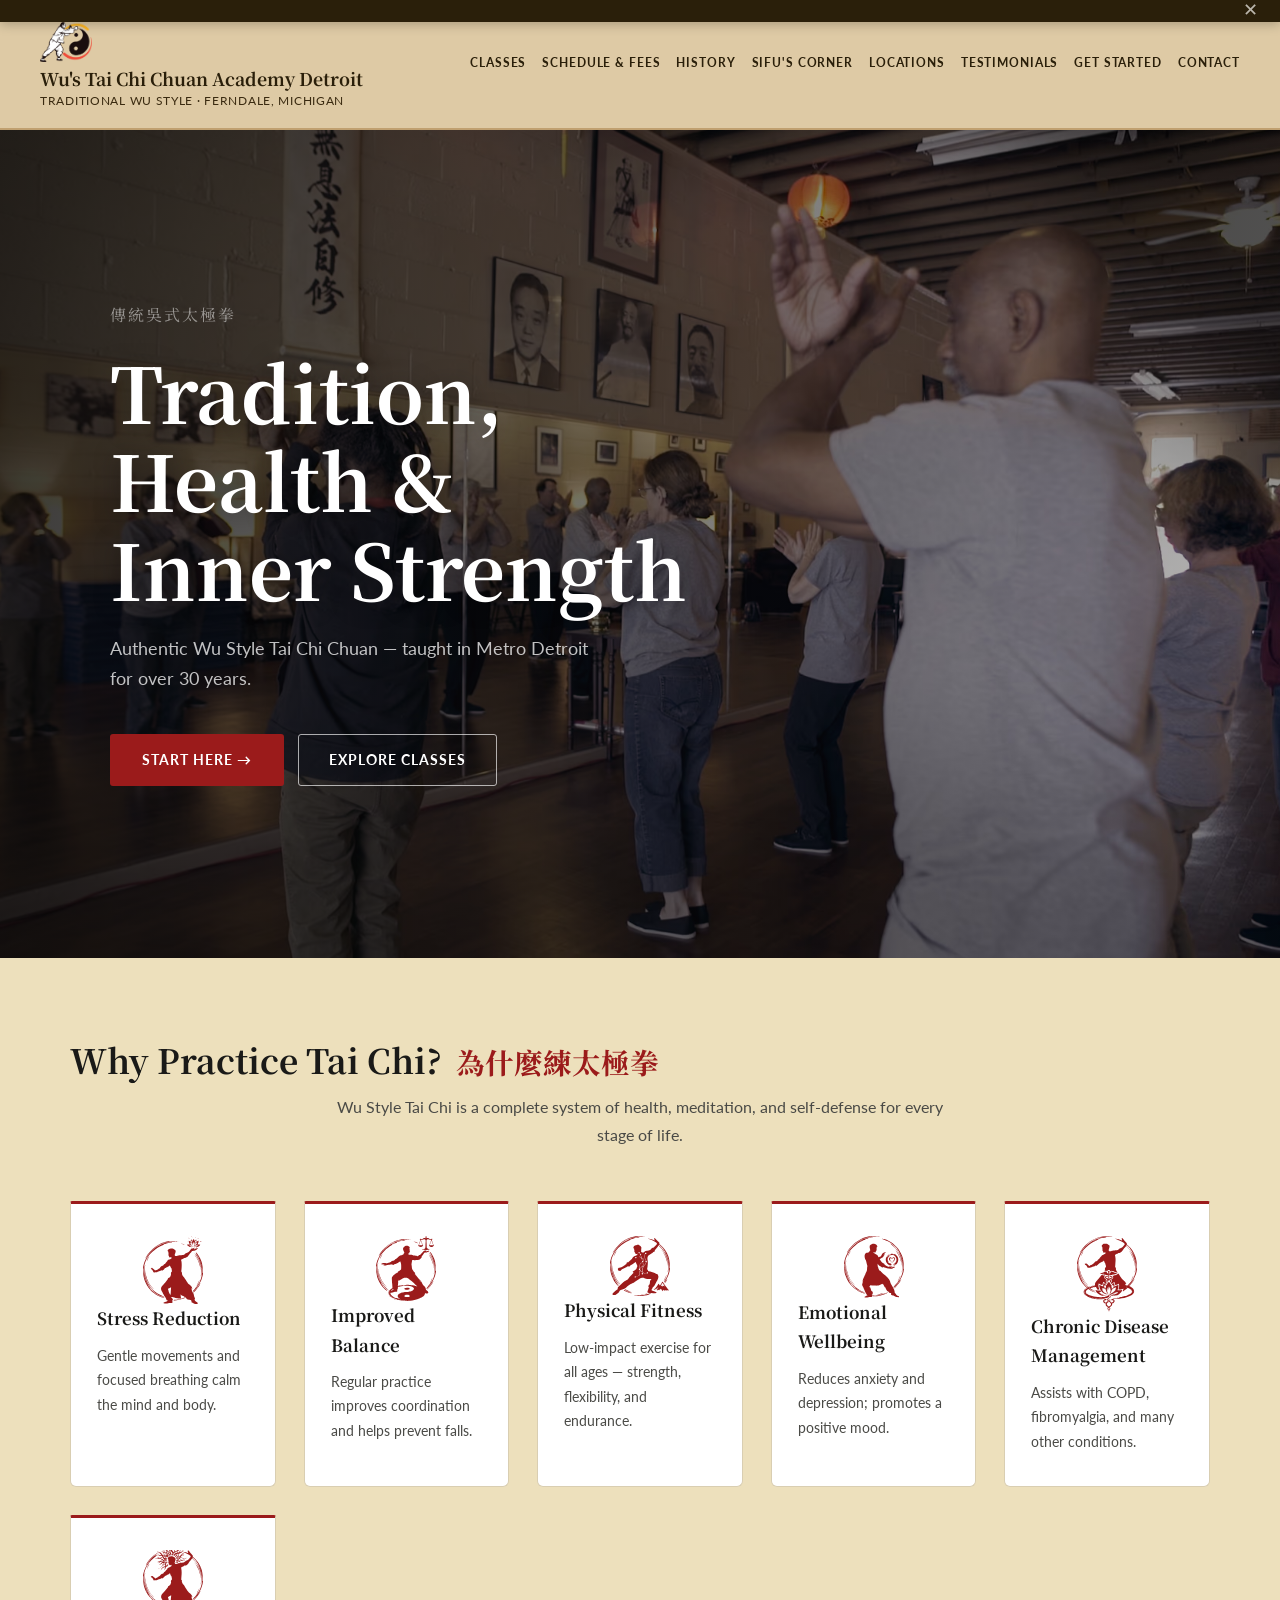
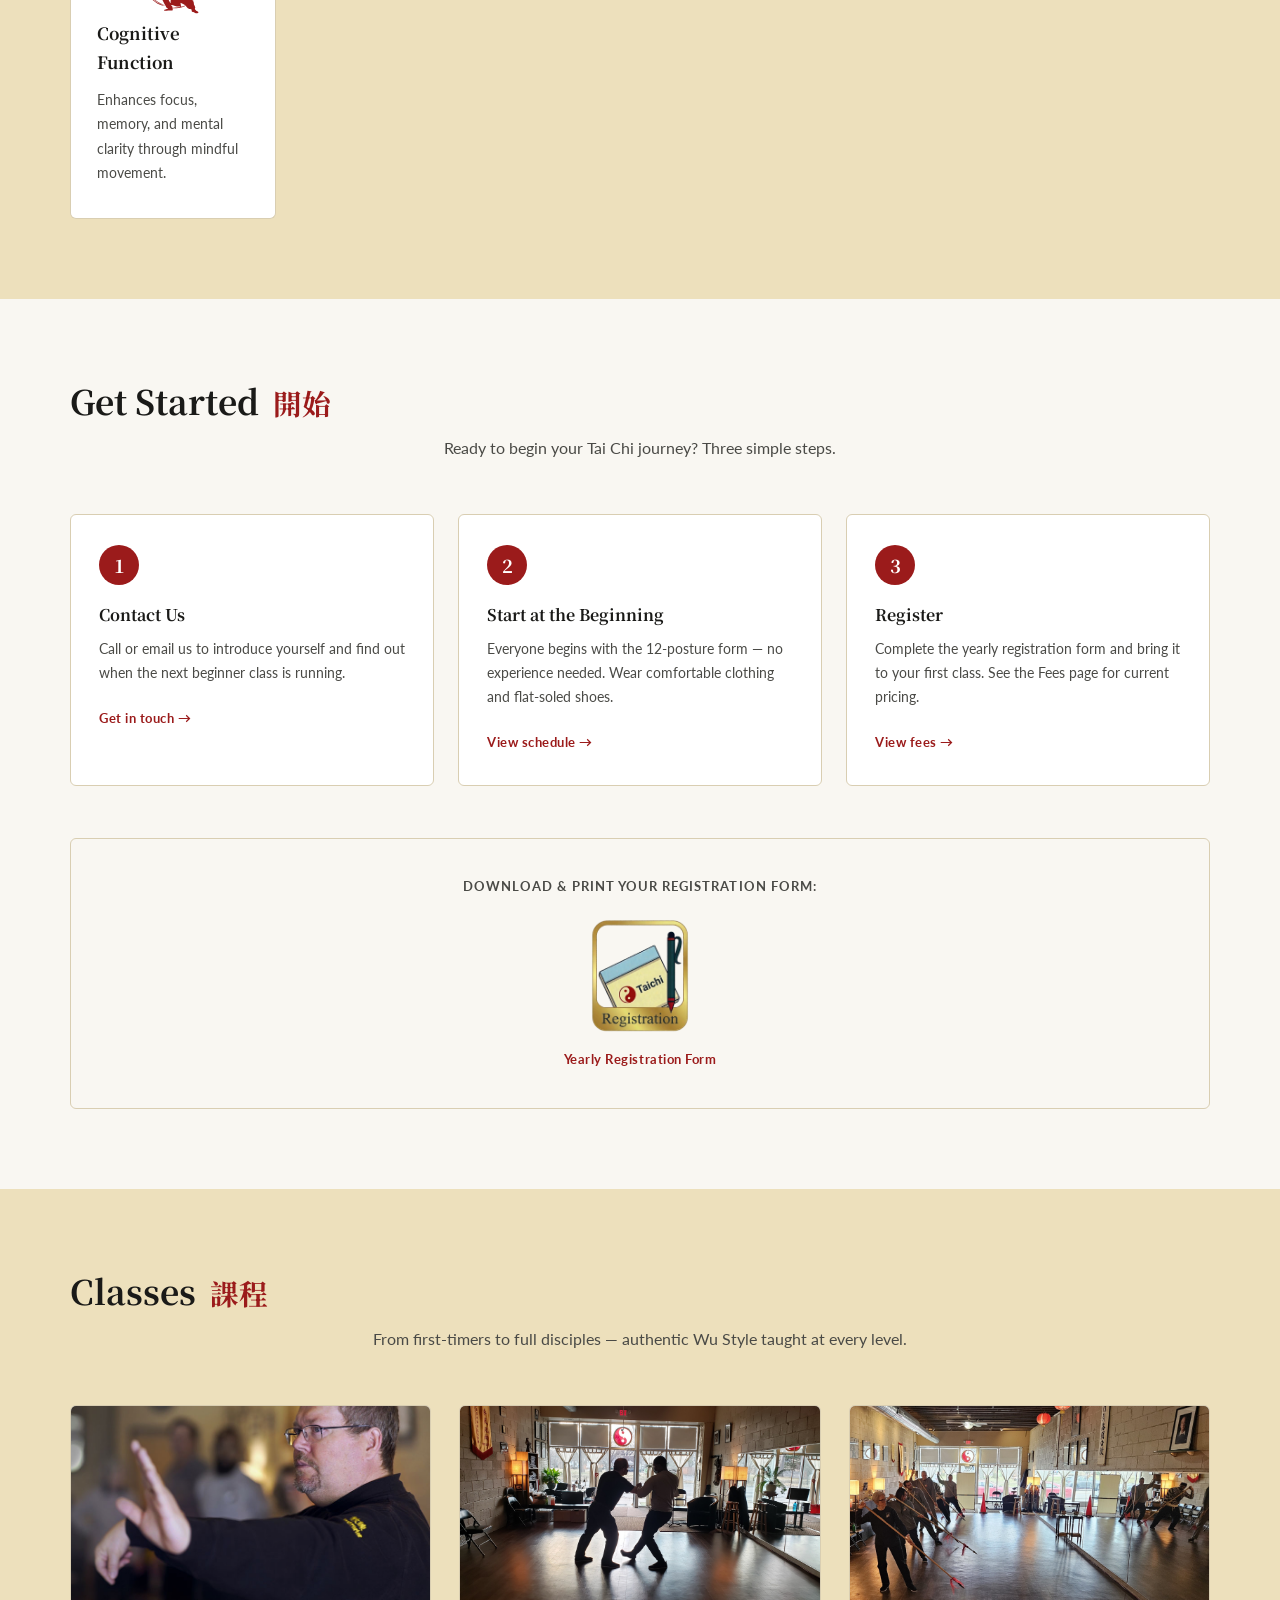
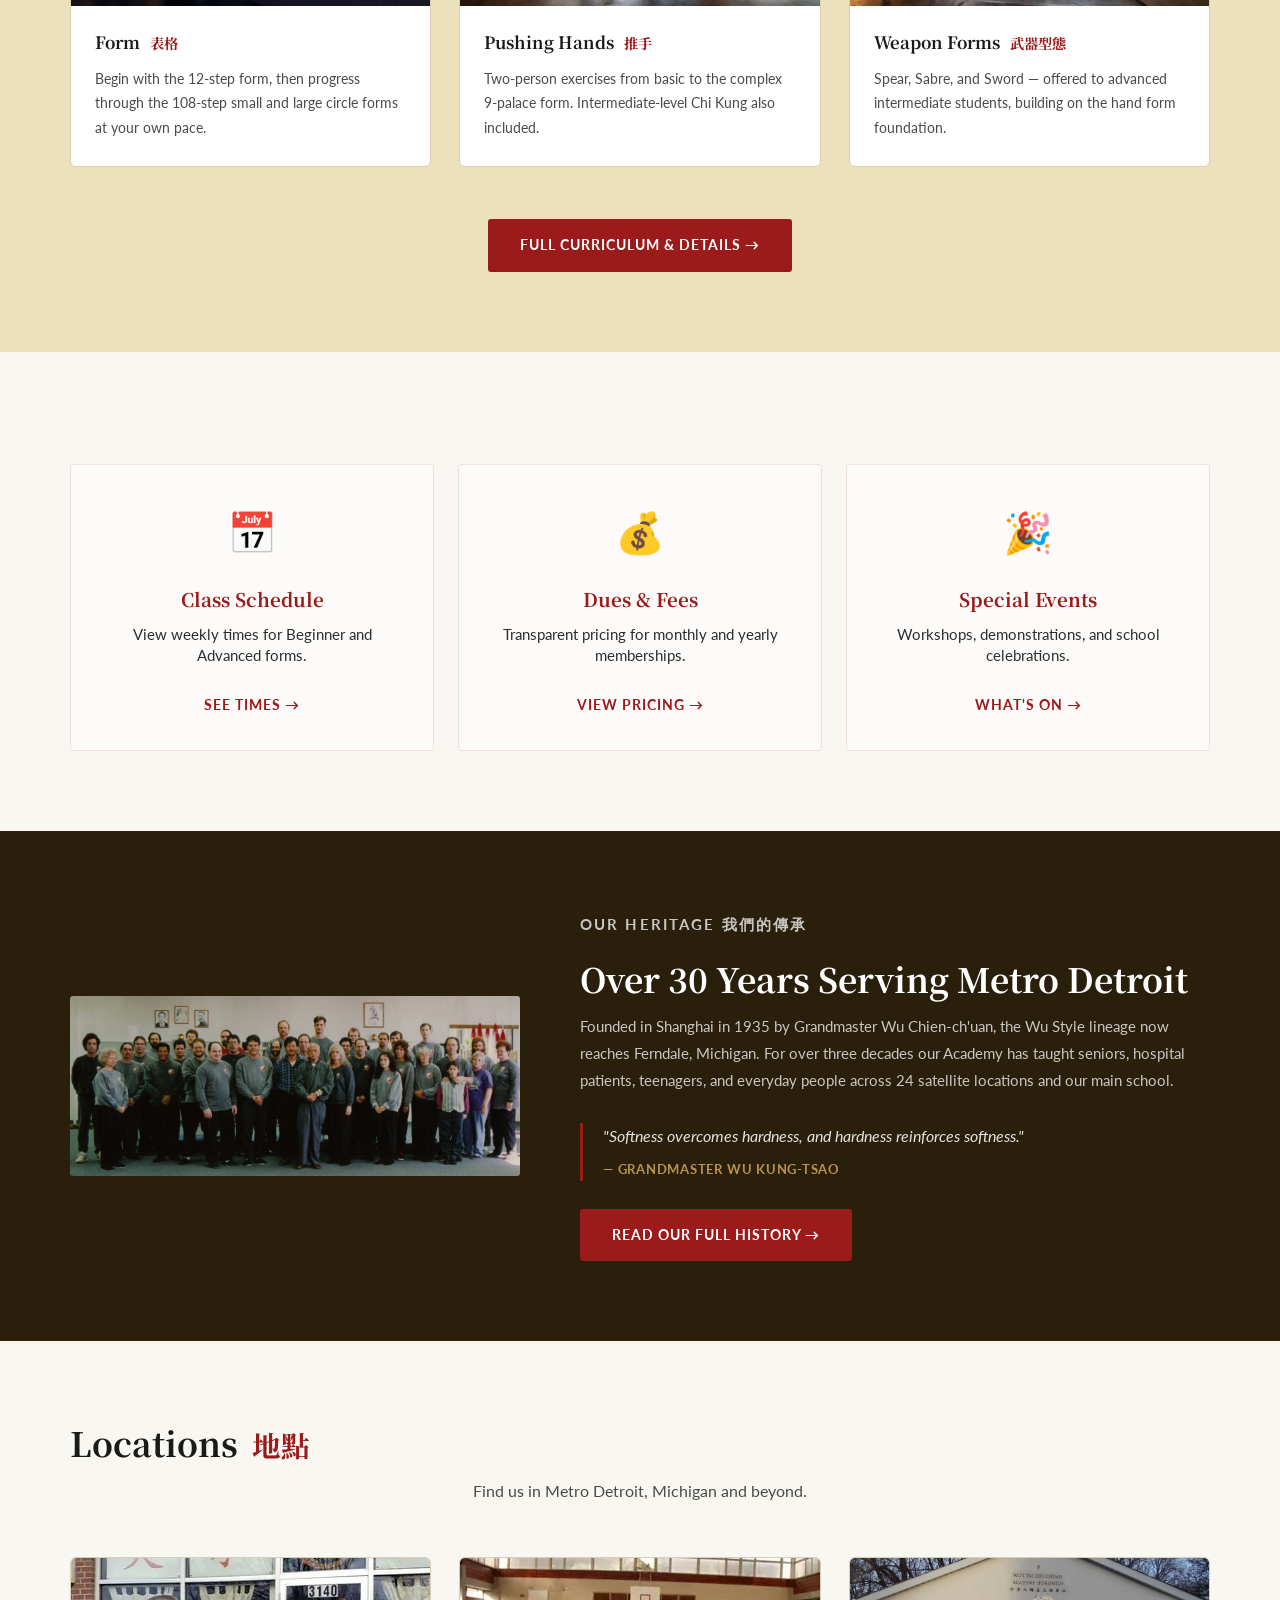
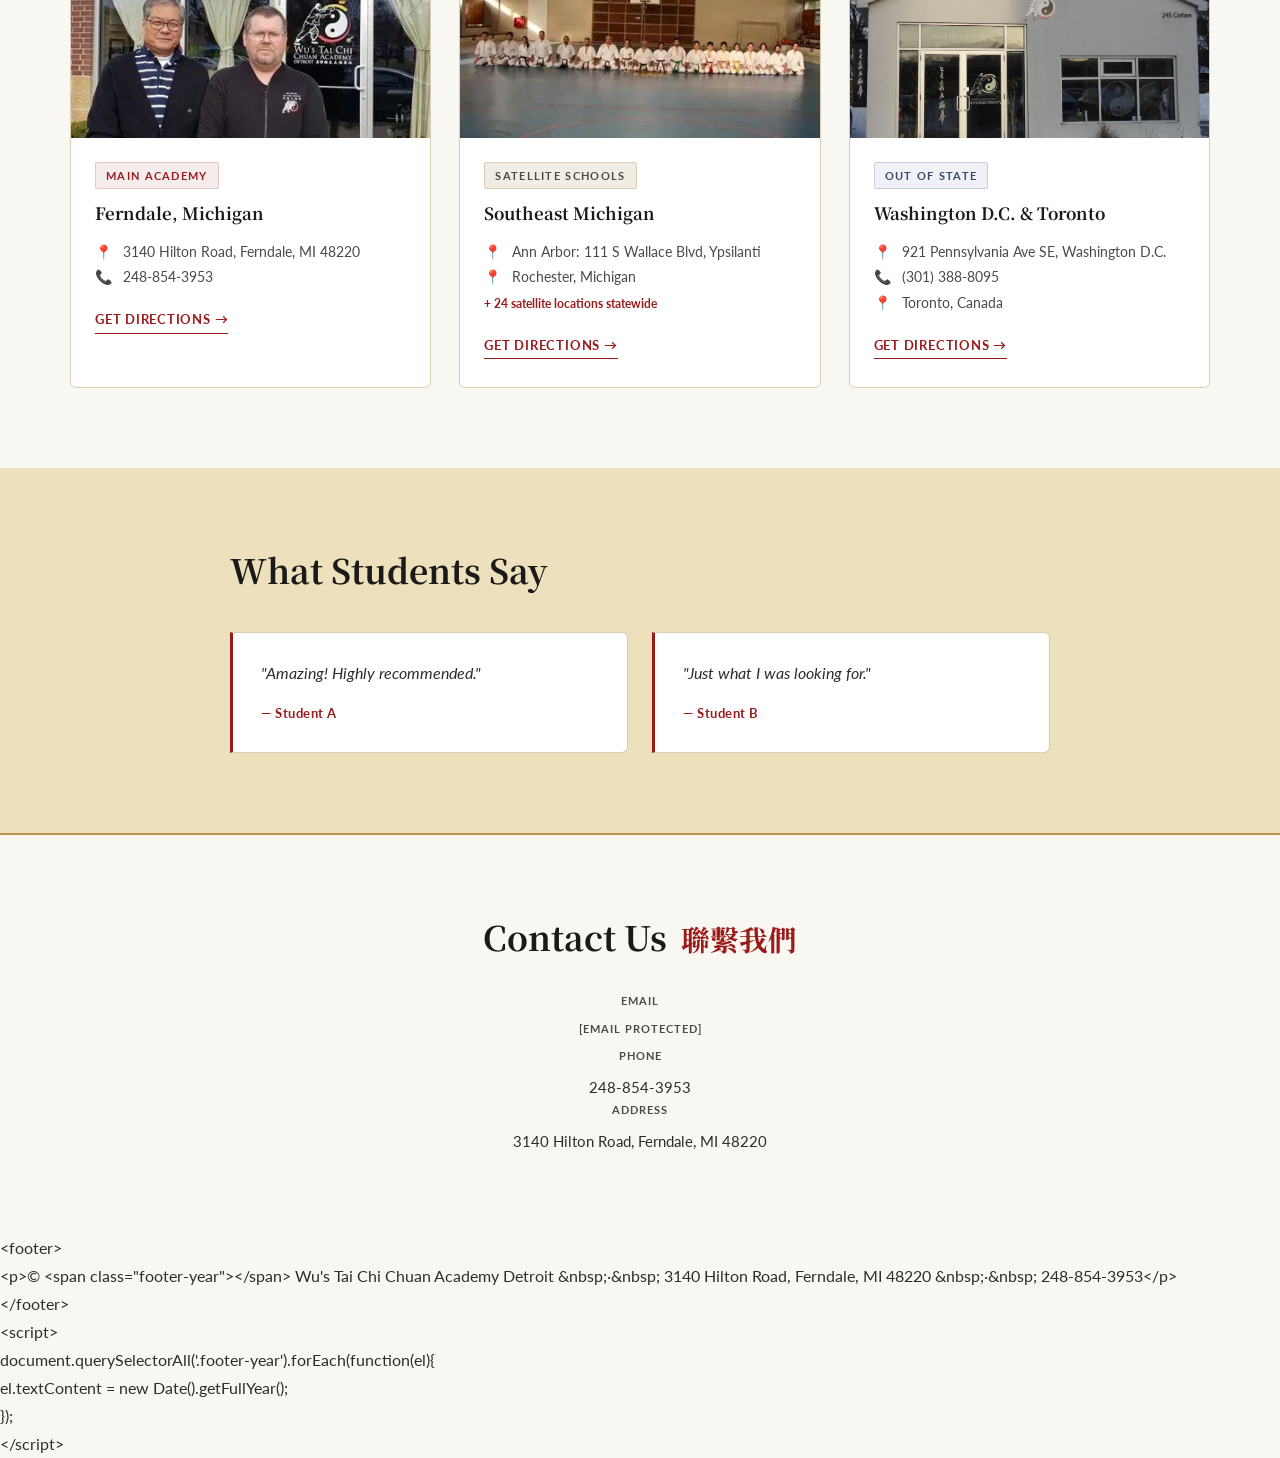
==== commit de7722ef: "Security Updates" ====
--- a/index.html
+++ b/index.html
@@ -103,7 +103,7 @@
       var storageKey = 'ann_seen_' + btoa(unescape(encodeURIComponent(d.message))).slice(0, 32);
       if (sessionStorage.getItem(storageKey)) return;
       var span = document.getElementById('announcement-text');
-      span.innerHTML = d.message;
+      span.innerText.message;
       if (d.link) {
         var a = document.createElement('a');
         a.href = d.link;
@@ -504,7 +504,7 @@
   fetch('footer.html')
     .then(function(r){ return r.text(); })
     .then(function(html){
-      document.getElementById('site-footer').innerHTML = html;
+      document.getElementById('site-footer').innerText=html;
     });
 </script>
 
--- a/styles.css
+++ b/styles.css
@@ -5,45 +5,67 @@
 
 /* ── Variables ───────────────────────────────────────────── */
 :root {
-  /* Legacy palette (index.html sections that still use these) */
-  --gold-pale:     #F7F0DC;
-  --ink:           #1E1E1E;
-  --ink-soft:      #3A3A3A;
-  --mid:           #7A7260;
-  --border:        #DDD0A8;
-  --parchment-dark: #2A1F0A;
-  --parchment-soft: #3A2A10;
-
-  /* Zen palette */
-  --parchment:       #F9F7F2;
-  --ink-black:       #1A1A18;
-  --charcoal:        #2D2D2D;
-  --charcoal-mid:    #4A4A46;
+  /* ── Colour ──────────────────────────────────────────── */
+
+  /* Backgrounds */
+  --parchment:       #F9F7F2;   /* page bg              */
+  --surface:         #ffffff;   /* card / panel bg      */
+  --stone-alt:       #EFEEEA;   /* alternate section    */
+  --stone-warm:      #EDE0BC;   /* warm tinted section  */
+
+  /* Dark parchment (header text, footer, hero overlays) */
+  --parchment-dark:  #2A1F0A;
+  --parchment-soft:  #3A2A10;
+
+  /* Ink scale */
+  --ink-black:       #1A1A18;   /* headings             */
+  --charcoal:        #2D2D2D;   /* body copy            */
+  --charcoal-mid:    #4A4A46;   /* secondary text       */
+
+  /* Accent — crimson */
   --crimson:         #9B1B1B;
   --crimson-dark:    #7A1414;
   --crimson-pale:    #F5ECEC;
+
+  /* Accent — gold */
   --heritage-gold:   #B8954A;
+  --heritage-gold-dark:   #91670c;
   --heritage-border: #D9CEB2;
 
-  /* Typography */
+  /* Header / footer */
+  --header-bg:       #DECAA5;
+  --header-border:   #C0A070;
+
+  /* ── Gradients ───────────────────────────────────────── */
+  --hero-grad-warm:  linear-gradient(160deg, #C8A870, #DECAA5);
+  --hero-grad-dark:  linear-gradient(160deg, #1E1A12 0%, #2E2416 100%);
+  --hero-overlay:    linear-gradient(105deg, rgba(10,8,6,0.82) 0%, rgba(10,8,6,0.55) 50%, rgba(10,8,6,0.25) 100%);
+
+  /* ── Alpha white overlays ────────────────────────────── */
+  --white-88:  rgba(255,255,255,0.88);
+  --white-75:  rgba(255,255,255,0.75);
+  --white-62:  rgba(255,255,255,0.62);
+  --white-50:  rgba(255,255,255,0.5);
+
+  /* ── State ───────────────────────────────────────────── */
+  --error-bg:  #FFF0F0;
+
+  /* ── Badge variants ──────────────────────────────────── */
+  --badge-green-bg:     #EDF4EE;
+  --badge-green-text:   #2E6B35;
+  --badge-green-border: #B4D4B8;
+  --badge-blue-bg:      #EEF0F8;
+  --badge-blue-text:    #2D3A74;
+  --badge-blue-border:  #B8C0DF;
+  --badge-tert-bg:      #EFF1F5;
+  --badge-tert-text:    #3A4A66;
+  --badge-tert-border:  #C5CEDF;
+
+  /* ── Typography ──────────────────────────────────────── */
   --font-serif: 'Noto Serif SC', serif;
   --font-sans:  'Lato', sans-serif;
 
-  /* Header / footer surface */
-  --header-bg:         #DECAA5;
-  --header-border:     #C0A070;
-
-  /* Page hero gradients */
-  --hero-grad-ink:     linear-gradient(160deg, #1A1A18 0%, #2A1F0A 100%);
-
-  /* Section backgrounds */
-  --surface:           #ffffff;
-  --stone-alt:         #EFEEEA;
-
-  /* Helpers */
-  --white-full:        #ffffff;
-
-  /* Layout */
+  /* ── Layout ──────────────────────────────────────────── */
   --section-padding: 80px 40px;
   --container-max:   1140px;
 }
@@ -116,7 +138,7 @@
   display: none;
   width: 100%;
   background: var(--parchment-dark);
-  color: var(--gold-pale);
+  color: var(--parchment);
   text-align: center;
   padding: 11px 48px;
   font-size: 0.88rem;
@@ -126,13 +148,13 @@
   z-index: 200;
   box-shadow: 0 2px 12px rgba(0,0,0,0.25);
 }
-#announcement-banner a { color: #D4A85A; text-decoration: underline; }
+#announcement-banner a { color: var(--heritage-gold); text-decoration: underline; }
 #announcement-banner .ann-close {
   position: absolute;
   right: 14px; top: 50%;
   transform: translateY(-50%);
   background: none; border: none;
-  color: var(--gold-pale);
+  color: var(--parchment);
   font-size: 1.1rem; cursor: pointer;
   opacity: 0.7; padding: 4px 8px; line-height: 1;
 }
@@ -140,8 +162,8 @@
 
 /* ── Sub-nav (inner pages) ───────────────────────────────── */
 .sub-nav {
-  background: var(--gold-pale);
-  border-bottom: 1px solid var(--border);
+  background: var(--parchment);
+  border-bottom: 1px solid var(--heritage-border);
   padding: 14px 40px;
   display: flex;
   align-items: center;
@@ -151,21 +173,21 @@
 }
 .back-home {
   font-size: 0.82rem;
-  color: var(--mid);
+  color: var(--crimson);
   text-decoration: none;
   font-weight: 700;
   letter-spacing: 0.04em;
   text-transform: uppercase;
   margin-right: 8px;
 }
-.back-home:visited { color: var(--mid); }
-.back-home:hover   { color: var(--ink); }
-.divider-dot { color: var(--border); font-size: 1rem; }
+.back-home:visited { color: var(--crimson); }
+.back-home:hover   { color: var(--crimson-dark); }
+.divider-dot { color: var(--crimson); font-size: 1rem; }
 
 .page-tabs {
   display: inline-flex;
-  background: var(--white-full);
-  border: 1px solid var(--border);
+  background: var(--surface);
+  border: 1px solid var(--heritage-border);
   border-radius: 50px;
   padding: 4px;
   gap: 3px;
@@ -177,16 +199,16 @@
   text-decoration: none;
   font-size: 0.84rem;
   font-weight: 700;
-  color: var(--ink-soft);
+  color: var(--crimson);
   transition: background 0.2s, color 0.2s;
 }
-.page-tabs a:visited { color: var(--ink-soft); }
-.page-tabs a:hover   { background: #EDE0BC; color: var(--ink); }
-.page-tabs a.active  { background: var(--ink); color: #E8D58A; }
+.page-tabs a:visited { color: var(--crimson); }
+.page-tabs a:hover   { background: var(--crimson-pale); color: var(--crimson-dark); }
+.page-tabs a.active  { background: var(--crimson); color: var(--surface); }
 
 /* ── Page hero (inner pages) ─────────────────────────────── */
 .page-hero {
-  background: linear-gradient(160deg, #C8A870, #DECAA5);
+  background: var(--hero-grad-warm);
   padding: 44px 40px 36px;
   text-align: center;
 }
@@ -205,20 +227,20 @@
 .sifu-page-hero,
 .classes-page-hero,
 .history-page-hero {
-  background: linear-gradient(160deg, #1E1A12 0%, #2E2416 100%);
-  color: rgba(255,255,255,0.88);
+  background: var(--hero-grad-dark);
+  color: var(--white-88);
 }
 .events-page-hero h2,   .fees-page-hero h2,
 .schedule-page-hero h2, .sifu-page-hero h2,
-.classes-page-hero h2,  .history-page-hero h2 { color: var(--white-full); }
+.classes-page-hero h2,  .history-page-hero h2 { color: var(--surface); }
 .events-page-hero p,    .fees-page-hero p,
 .schedule-page-hero p,  .sifu-page-hero p,
-.classes-page-hero p,   .history-page-hero p  { color: rgba(255,255,255,0.62); }
+.classes-page-hero p,   .history-page-hero p  { color: var(--white-62); }
 
 /* history.html uses a slightly different dark tone */
-.history-page-hero { background: var(--hero-grad-ink); }
+.history-page-hero { background: var(--hero-grad-dark); }
 /* Sifu's Corner matches history tone */
-.sifu-page-hero    { background: var(--hero-grad-ink); }
+.sifu-page-hero    { background: var(--hero-grad-dark); }
 
 /* ── Footer ──────────────────────────────────────────────── */
 footer {
@@ -235,27 +257,27 @@
 .loading {
   text-align: center;
   padding: 60px 20px;
-  color: var(--mid);
+  color: var(--charcoal-mid);
   font-size: 0.95rem;
 }
 .error, .load-error {
-  background: #FFF0F0;
+  background: var(--error-bg);
   border-left: 3px solid var(--crimson);
   border-radius: 0 6px 6px 0;
   padding: 14px 18px;
   font-size: 0.9rem;
-  color: #7B1E1E;
+  color: var(--crimson-dark);
   margin-bottom: 36px;
 }
 
 /* ── Info box ────────────────────────────────────────────── */
 .info-box {
-  background: var(--gold-pale);
-  border: 1px solid var(--border);
+  background: var(--parchment);
+  border: 1px solid var(--heritage-border);
   border-radius: 6px;
   padding: 15px 20px;
   font-size: 0.88rem;
-  color: var(--ink-soft);
+  color: var(--charcoal);
   margin-top: 8px;
 }
 
@@ -284,7 +306,7 @@
 .btn-crimson {
   display: inline-block;
   background: var(--crimson);
-  color: var(--white-full);
+  color: var(--surface);
   font-family: var(--font-sans);
   font-size: 0.88rem;
   font-weight: 700;
@@ -295,12 +317,12 @@
   border-radius: 3px;
   transition: background 0.22s, transform 0.15s;
 }
-.btn-crimson:hover { background: var(--crimson-dark); transform: translateY(-1px); color: var(--white-full); }
+.btn-crimson:hover { background: var(--crimson-dark); transform: translateY(-1px); color: var(--surface); }
 
 .btn-ghost {
   display: inline-block;
   background: transparent;
-  color: var(--white-full);
+  color: var(--surface);
   font-family: var(--font-sans);
   font-size: 0.88rem;
   font-weight: 700;
@@ -312,7 +334,7 @@
   border-radius: 3px;
   transition: background 0.22s, border-color 0.22s;
 }
-.btn-ghost:hover { background: rgba(255,255,255,0.1); border-color: var(--white-full); color: var(--white-full); }
+.btn-ghost:hover { background: rgba(255,255,255,0.1); border-color: var(--surface); color: var(--surface); }
 
 .btn-directions {
   display: inline-block;
@@ -332,8 +354,8 @@
 /* ── Section containers ──────────────────────────────────── */
 .zen-section { padding: var(--section-padding); }
 .zen-section--parchment { background: var(--parchment); }
-.zen-section--stone     { background: #EDE0BC; }
-.zen-section--heritage  { background: var(--parchment-dark); color: rgba(255,255,255,0.88); }
+.zen-section--stone     { background: var(--stone-warm); }
+.zen-section--heritage  { background: var(--parchment-dark); color: var(--white-88); }
 
 .zen-container { max-width: var(--container-max); margin: 0 auto; }
 .zen-container--narrow { max-width: 820px; margin: 0 auto; }
@@ -346,7 +368,7 @@
   margin-bottom: 12px;
   line-height: 1.3;
 }
-.zen-section--heritage .zen-section-title { color: var(--white-full); }
+.zen-section--heritage .zen-section-title { color: var(--surface); }
 .zen-section-title--left { text-align: left; }
 
 .zen-section-lead {
@@ -385,7 +407,7 @@
 .zen-hero__overlay {
   position: absolute;
   inset: 0;
-  background: linear-gradient(105deg, rgba(10,8,6,0.82) 0%, rgba(10,8,6,0.55) 50%, rgba(10,8,6,0.25) 100%);
+  background: var(--hero-overlay);
 }
 .zen-hero__content {
   position: relative;
@@ -398,14 +420,14 @@
 .zen-hero__eyebrow {
   font-family: var(--font-serif);
   font-size: 1rem;
-  color: rgba(255,255,255,0.55);
+  color: var(--white-50);
   letter-spacing: 0.12em;
   margin-bottom: 18px;
 }
 .zen-hero__headline {
   font-family: var(--font-serif);
   font-size: clamp(2.6rem, 6vw, 5rem);
-  color: var(--white-full);
+  color: var(--surface);
   line-height: 1.15;
   font-weight: 700;
   margin-bottom: 22px;
@@ -414,7 +436,7 @@
 }
 .zen-hero__sub {
   font-size: clamp(0.95rem, 1.5vw, 1.1rem);
-  color: rgba(255,255,255,0.78);
+  color: var(--white-75);
   max-width: 480px;
   margin-bottom: 40px;
   line-height: 1.7;
@@ -483,7 +505,7 @@
   margin-right: auto;
 }
 .action-card {
-  background: rgba(255,255,255,0.5);
+  background: var(--white-50);
   border: 1px solid rgba(139,0,0,0.1);
   padding: 2rem;
   text-decoration: none;
@@ -512,14 +534,14 @@
 .heritage-img { width: 100%; object-fit: cover; border-radius: 3px; display: block; }
 .heritage-img--top { height: 240px; }
 .heritage-img--btm { height: 180px; opacity: 0.85; }
-.heritage-text p { font-size: 0.95rem; color: rgba(255,255,255,0.75); line-height: 1.8; margin-bottom: 1.2em; }
+.heritage-text p { font-size: 0.95rem; color: var(--white-75); line-height: 1.8; margin-bottom: 1.2em; }
 .heritage-quote {
   border-left: 3px solid var(--crimson);
   padding-left: 20px;
   margin: 28px 0 0;
   font-style: italic;
   font-size: 0.97rem;
-  color: rgba(255,255,255,0.82);
+  color: var(--white-88);
   line-height: 1.7;
 }
 .heritage-quote cite {
@@ -564,7 +586,7 @@
   border: 1px solid rgba(155,27,27,0.18);
 }
 .loc-badge--secondary { background: #F0EDE5; color: var(--charcoal-mid); border-color: var(--heritage-border); }
-.loc-badge--tertiary  { background: #EFF1F5; color: #3A4A66; border-color: #C5CEDF; }
+.loc-badge--tertiary  { background: var(--badge-tert-bg); color: var(--badge-tert-text); border-color: var(--badge-tert-border); }
 .loc-card__body h3 { font-family: var(--font-serif); font-size: 1.05rem; color: var(--ink-black); margin-bottom: 12px; }
 .loc-card__body p  { font-size: 0.88rem; color: var(--charcoal-mid); margin-bottom: 4px; line-height: 1.55; }
 .loc-icon  { margin-right: 6px; }
@@ -609,7 +631,7 @@
   width: 40px; height: 40px;
   border-radius: 50%;
   background: var(--crimson);
-  color: var(--white-full);
+  color: var(--surface);
   font-family: var(--font-serif);
   font-size: 1.15rem; font-weight: 700;
   display: flex; align-items: center; justify-content: center;
@@ -648,8 +670,8 @@
   overflow: hidden;
   margin-bottom: 20px;
 }
-.day-header { background: var(--ink-black); padding: 14px 22px; }
-.day-header h3 { font-family: var(--font-serif); font-size: 1rem; color: var(--white-full); letter-spacing: 0.06em; margin: 0; }
+.day-header { background: var(--heritage-gold-dark); padding: 14px 22px; }
+.day-header h3 { font-family: var(--font-serif); font-size: 1rem; color: var(--surface); letter-spacing: 0.06em; margin: 0; }
 .class-row {
   display: flex; align-items: baseline; gap: 20px;
   padding: 13px 22px;
@@ -673,7 +695,7 @@
   margin-bottom: 32px;
 }
 .fee-group { background: var(--surface); border: 1px solid var(--heritage-border); border-radius: 6px; overflow: hidden; margin-bottom: 24px; }
-.fee-group-label { background: var(--ink-black); color: var(--white-full); font-family: var(--font-serif); font-size: 0.95rem; font-weight: 700; letter-spacing: 0.06em; padding: 14px 22px; }
+.fee-group-label { background: var(--heritage-gold-dark); color: var(--surface); font-family: var(--font-serif); font-size: 0.95rem; font-weight: 700; letter-spacing: 0.06em; padding: 14px 22px; }
 .fee-row { display: flex; justify-content: space-between; align-items: center; padding: 13px 22px; border-bottom: 1px solid var(--heritage-border); }
 .fee-row:last-child { border-bottom: none; }
 .fee-label  { font-size: 0.95rem; color: var(--charcoal); }
@@ -788,8 +810,8 @@
   background: var(--crimson-pale); color: var(--crimson);
   border: 1px solid rgba(155,27,27,0.18);
 }
-.class-level-badge--mid { background: #EDF4EE; color: #2E6B35; border-color: #B4D4B8; }
-.class-level-badge--adv { background: #EEF0F8; color: #2D3A74; border-color: #B8C0DF; }
+.class-level-badge--mid { background: var(--badge-green-bg); color: var(--badge-green-text); border-color: var(--badge-green-border); }
+.class-level-badge--adv { background: var(--badge-blue-bg); color: var(--badge-blue-text); border-color: var(--badge-blue-border); }
 .class-block-wide {
   background: var(--stone-alt);
   border: 1px solid var(--heritage-border);
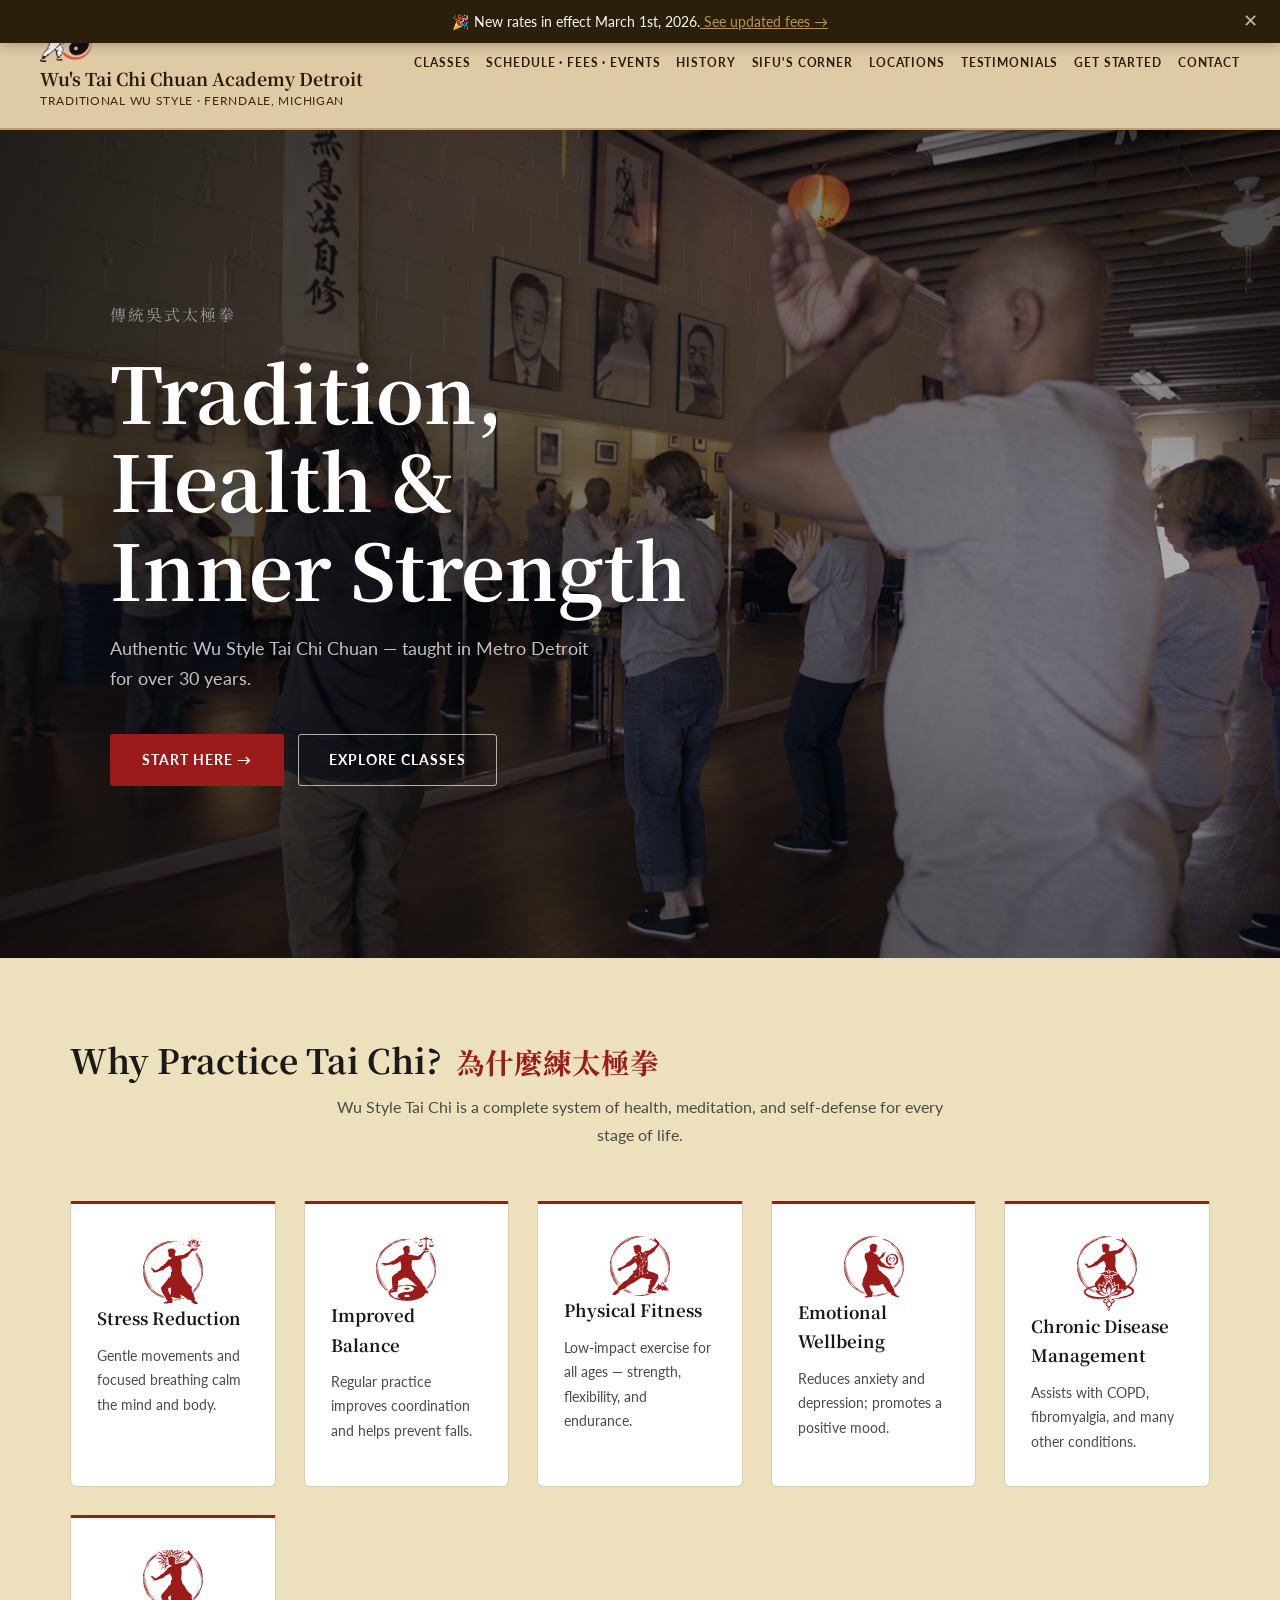
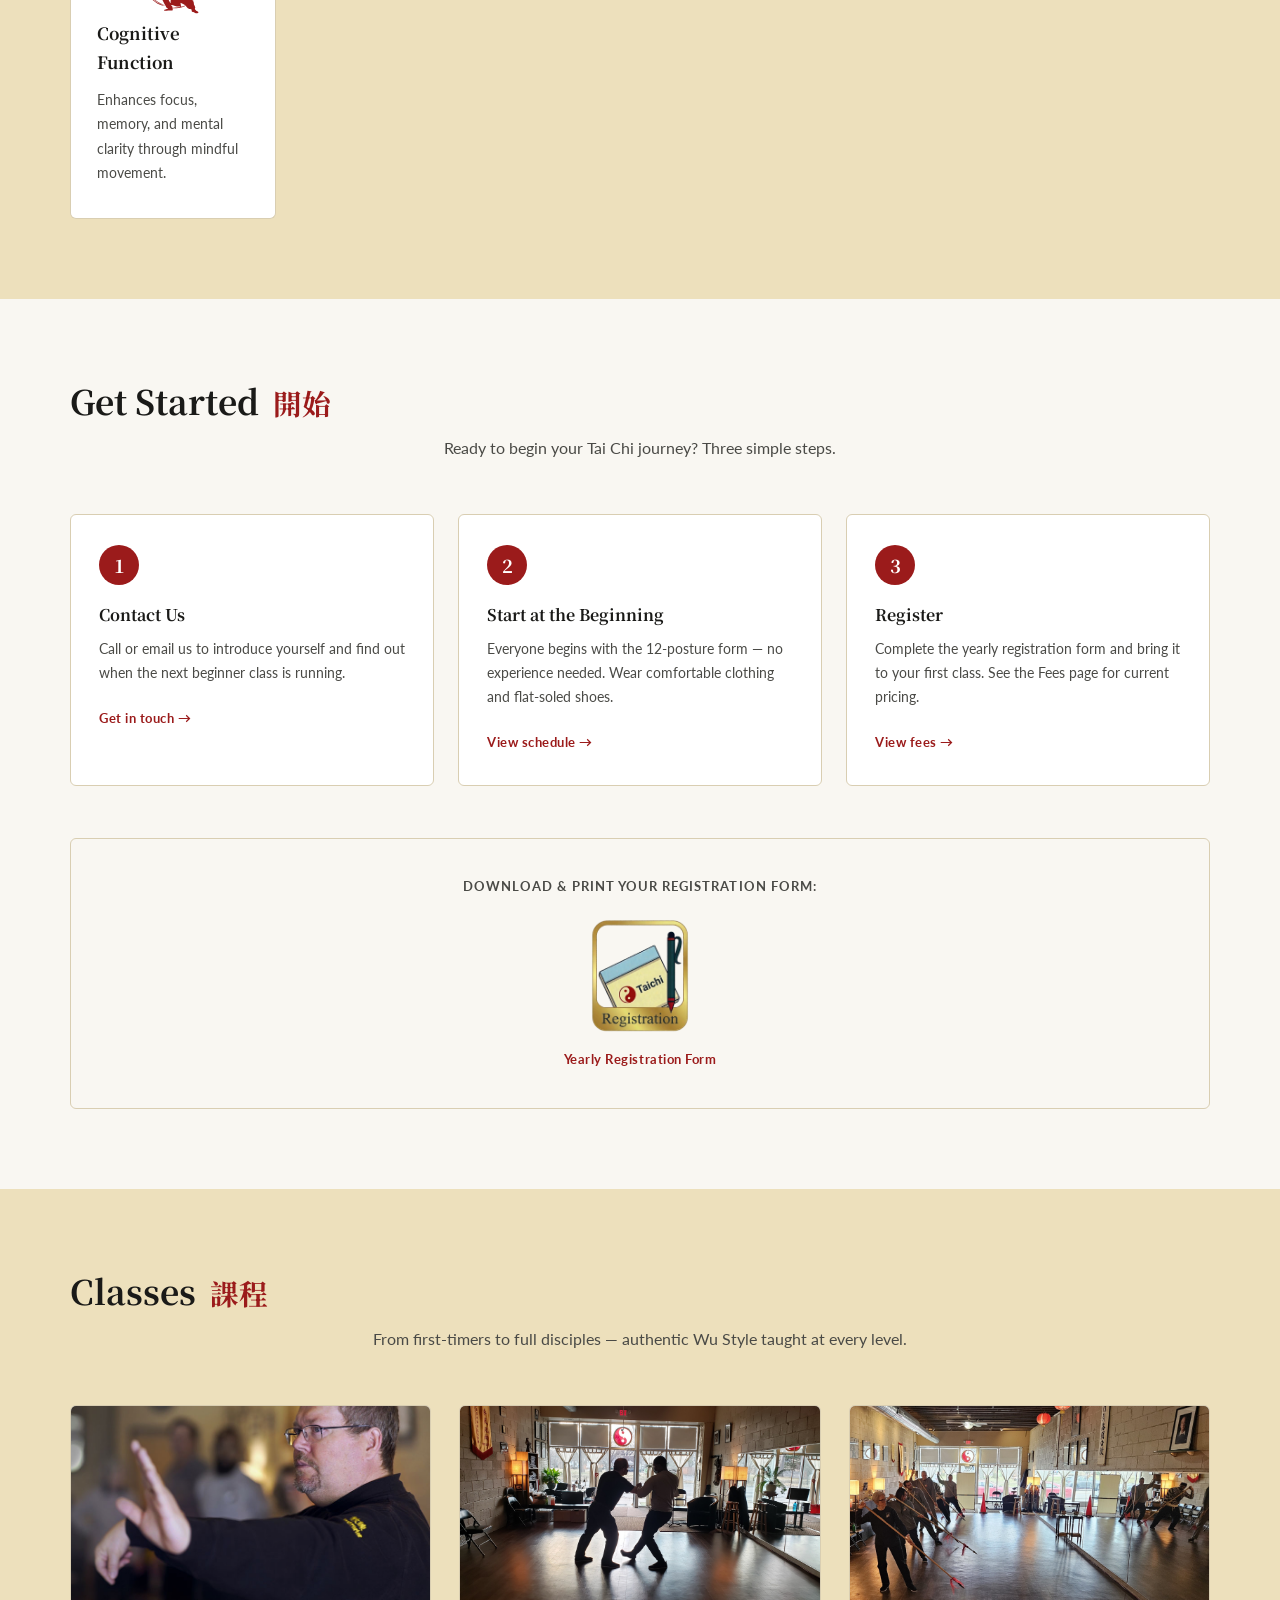
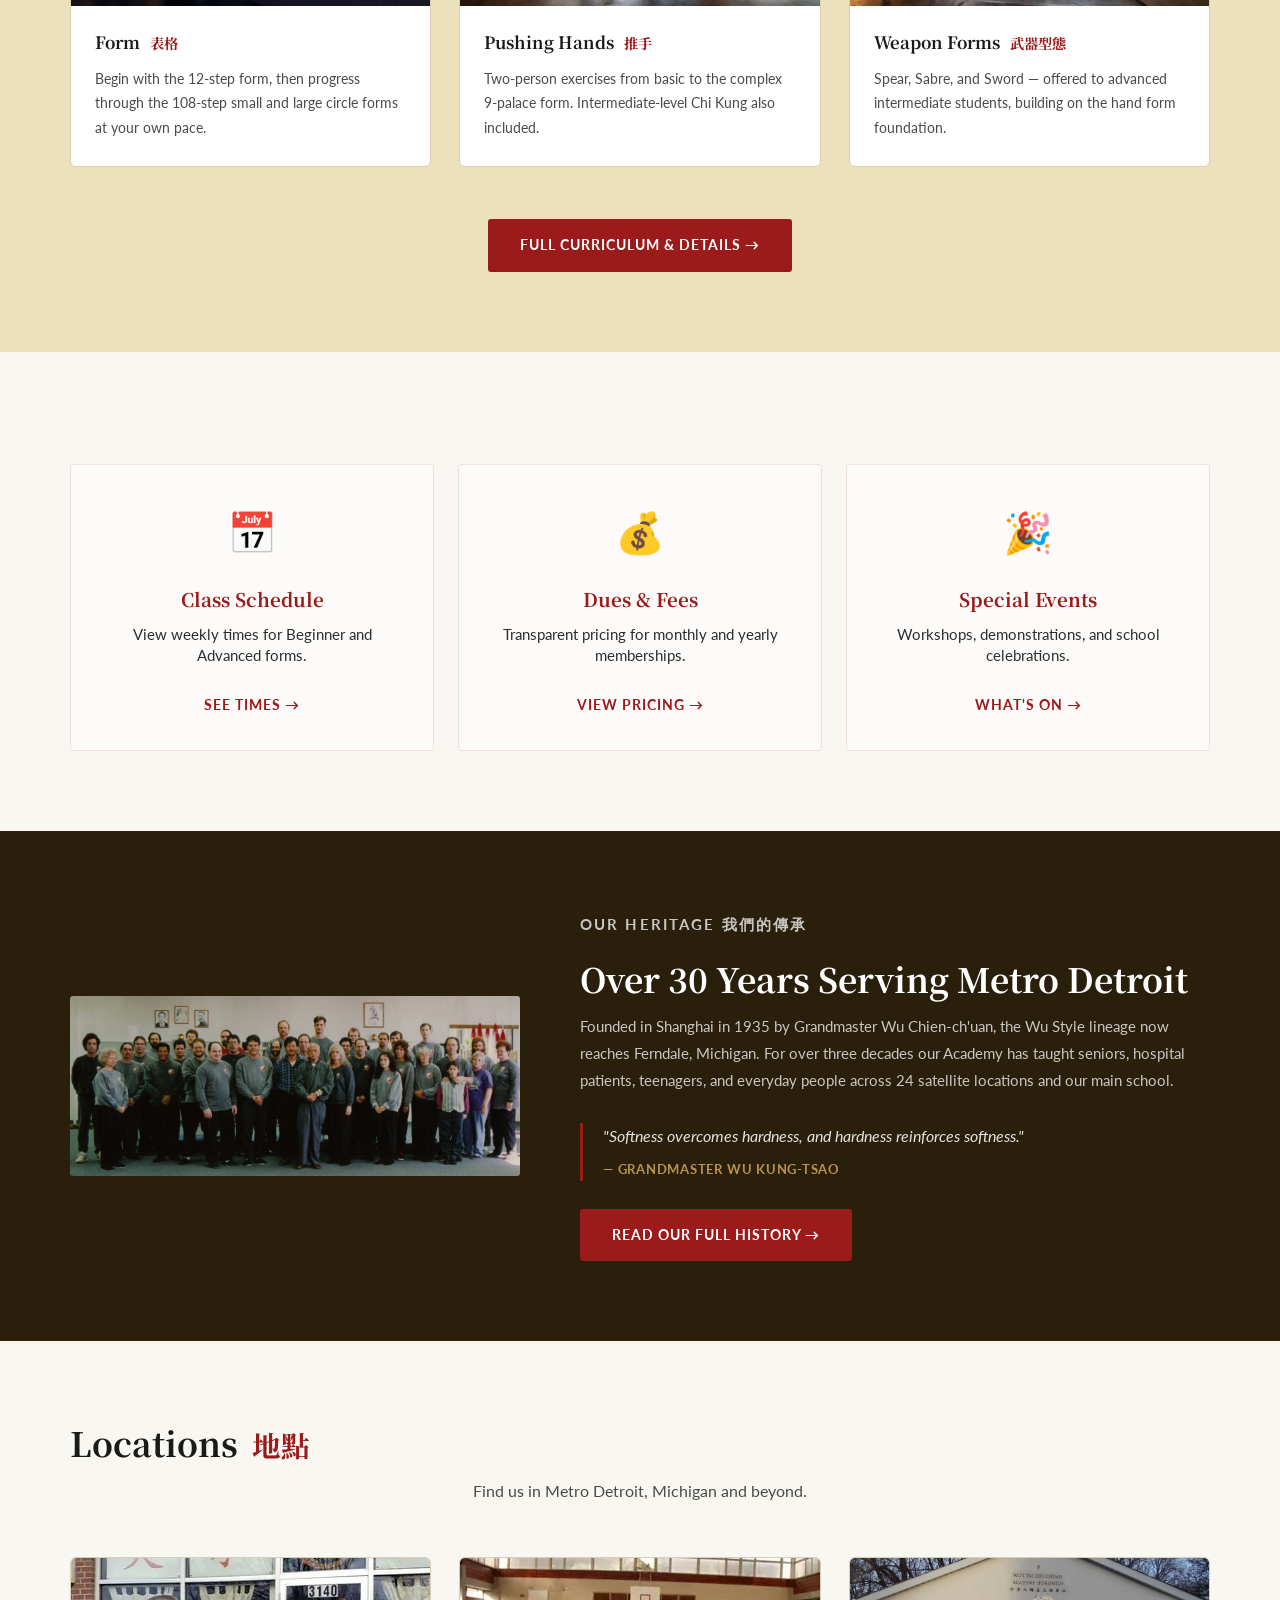
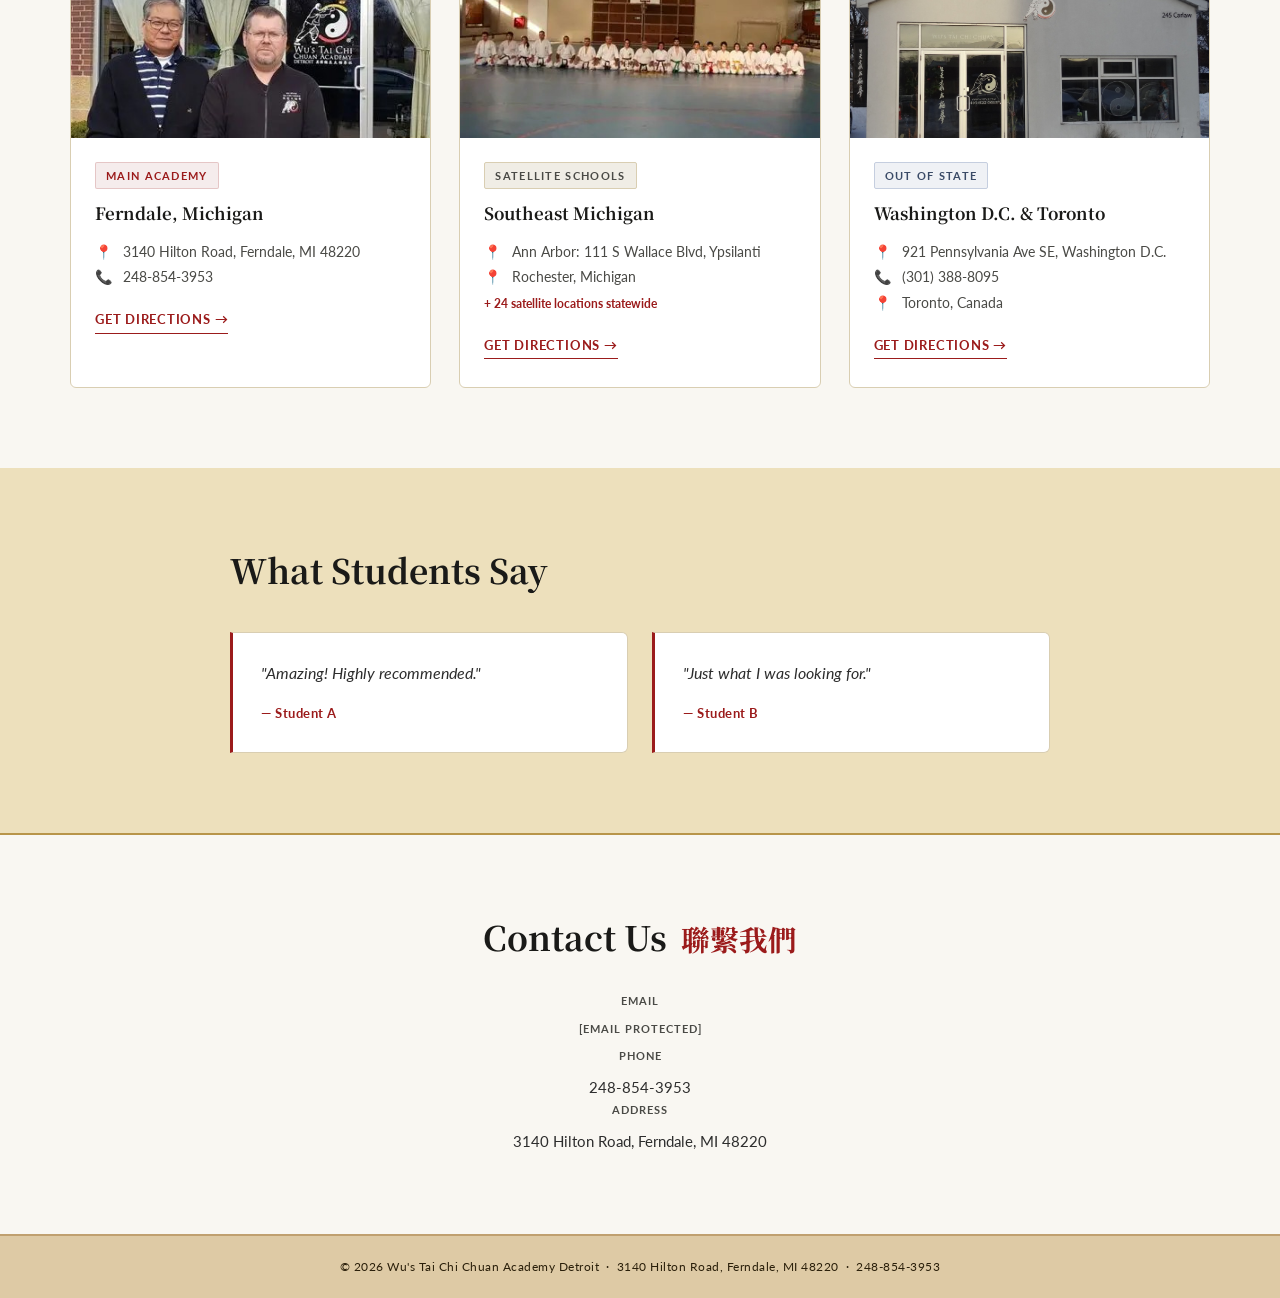
==== commit 44609356: "Security & Style" ====
--- a/index.html
+++ b/index.html
@@ -29,95 +29,31 @@
 <body data-page="home" id="top">
 
 <!-- ═══════════════════════════════════════════════════════════════ -->
-<!--  ANNOUNCEMENT BANNER                                           -->
-<!-- ═══════════════════════════════════════════════════════════════ -->
-<div id="announcement-banner" role="alert">
-  <span id="announcement-text"></span>
-  <button class="ann-close" onclick="document.getElementById('announcement-banner').style.display='none'" aria-label="Dismiss">✕</button>
-</div>
-
-<!-- ═══════════════════════════════════════════════════════════════ -->
-<!--  HEADER                                                        -->
-<!-- ═══════════════════════════════════════════════════════════════ -->
-<header>
-  <div class="header-brand">
-    <a href="index.html#top" aria-label="Return to home">
-      <img id="header-logo" src="Images/wuTaiChilogoWhitenodot.png" alt="Wu Tai Chi Logo">
-    </a>
-    <div class="header-brand-text">
-      <h1 id="header-site-name">Wu's Tai Chi Chuan Academy Detroit</h1>
-      <p id="header-tagline">Traditional Wu Style · Ferndale, Michigan</p>
-    </div>
-  </div>
-
-  <button class="nav-toggle" aria-label="Menu" aria-expanded="false">
-    <span></span><span></span><span></span>
-  </button>
-
-  <nav aria-label="Main navigation">
-    <a href="classes.html"            data-nav="classes">Classes</a>
-    <a href="Schedule.html"           data-nav="schedule">Schedule &amp; Fees</a>
-    <a href="history.html"            data-nav="history">History</a>
-    <a href="Sifu's_Corner.html"      data-nav="sifu">Sifu's Corner</a>
-    <a href="index.html#locations"    data-nav="locations">Locations</a>
-    <a href="index.html#testimonials" data-nav="testimonials">Testimonials</a>
-    <a href="index.html#getting-started" data-nav="getting-started">Get Started</a>
-    <a href="index.html#contact"      data-nav="contact">Contact</a>
-  </nav>
-</header>
-
+<!--  HEADER — loaded from header.html                              -->
+<!-- ═══════════════════════════════════════════════════════════════ -->
+<div id="site-header"></div>
 <script>
-(function () {
-  var toggle  = document.querySelector('.nav-toggle');
-  var navMenu = document.querySelector('header nav');
-  if (toggle) {
-    toggle.addEventListener('click', function () {
-      var expanded = this.getAttribute('aria-expanded') === 'true';
-      this.setAttribute('aria-expanded', String(!expanded));
-      navMenu.classList.toggle('open');
-    });
-  }
-  if (navMenu) {
-    navMenu.querySelectorAll('a').forEach(function (link) {
-      link.addEventListener('click', function (e) {
-        navMenu.classList.remove('open');
-        if (toggle) toggle.setAttribute('aria-expanded', 'false');
-        var href = link.getAttribute('href') || '';
-        var hi   = href.indexOf('#');
-        if (hi !== -1) {
-          var hash   = href.slice(hi);
-          var target = document.querySelector(hash);
-          if (target) {
-            e.preventDefault();
-            history.pushState(null, '', hash);
-            target.scrollIntoView({ behavior: 'smooth', block: 'start' });
-          }
-        }
+  (function() {
+    function safeInject(id, html) {
+      var target = document.getElementById(id);
+      if (!target) return;
+      var doc = new DOMParser().parseFromString(html, 'text/html');
+      var scripts = Array.from(doc.body.querySelectorAll('script'));
+      scripts.forEach(function(s) { s.parentNode.removeChild(s); });
+      while (target.firstChild) target.removeChild(target.firstChild);
+      Array.from(doc.body.childNodes).forEach(function(node) {
+        target.appendChild(document.importNode(node, true));
       });
-    });
-  }
-  fetch('announcement.json')
-    .then(function (r) { return r.ok ? r.json() : null; })
-    .then(function (d) {
-      if (!d || !d.message) return;
-      var storageKey = 'ann_seen_' + btoa(unescape(encodeURIComponent(d.message))).slice(0, 32);
-      if (sessionStorage.getItem(storageKey)) return;
-      var span = document.getElementById('announcement-text');
-      span.innerText.message;
-      if (d.link) {
-        var a = document.createElement('a');
-        a.href = d.link;
-        a.textContent = ' ' + (d.linkText || 'Learn more');
-        span.appendChild(a);
-      }
-      var banner = document.getElementById('announcement-banner');
-      banner.style.display = 'block';
-      banner.querySelector('.ann-close').addEventListener('click', function () {
-        sessionStorage.setItem(storageKey, '1');
+      scripts.forEach(function(orig) {
+        var s = document.createElement('script');
+        s.textContent = orig.textContent;
+        document.head.appendChild(s);
       });
-    })
-    .catch(function () {});
-})();
+    }
+    fetch('header.html')
+      .then(function(r){ return r.text(); })
+      .then(function(html){ safeInject('site-header', html); });
+  })();
 </script>
 
 <main>
@@ -501,11 +437,30 @@
 
 <div id="site-footer"></div>
 <script>
-  fetch('footer.html')
-    .then(function(r){ return r.text(); })
-    .then(function(html){
-      document.getElementById('site-footer').innerText=html;
+  (function() {
+    function safeInject(id, html) {
+    var target = document.getElementById(id);
+    if (!target) return;
+    var doc = new DOMParser().parseFromString(html, 'text/html');
+    /* Collect scripts first, remove from fragment */
+    var scripts = Array.from(doc.body.querySelectorAll('script'));
+    scripts.forEach(function(s) { s.parentNode.removeChild(s); });
+    /* Append all non-script nodes so header is in DOM */
+    while (target.firstChild) target.removeChild(target.firstChild);
+    Array.from(doc.body.childNodes).forEach(function(node) {
+      target.appendChild(document.importNode(node, true));
     });
+    /* Run scripts now — header nav exists in DOM at this point */
+    scripts.forEach(function(orig) {
+      var s = document.createElement('script');
+      s.textContent = orig.textContent;
+      document.head.appendChild(s);
+    });
+  }
+    fetch('footer.html')
+      .then(function(r){ return r.text(); })
+      .then(function(html){ safeInject('site-footer', html); });
+  })();
 </script>
 
 </main>
--- a/styles.css
+++ b/styles.css
@@ -29,7 +29,6 @@
 
   /* Accent — gold */
   --heritage-gold:   #B8954A;
-  --heritage-gold-dark:   #91670c;
   --heritage-border: #D9CEB2;
 
   /* Header / footer */
@@ -86,6 +85,11 @@
 main { flex: 1; }
 
 /* ── Header ──────────────────────────────────────────────── */
+#site-header {
+  position: sticky;
+  top: 0;
+  z-index: 100;
+}
 header {
   background: var(--header-bg);
   border-bottom: 2px solid var(--header-border);
@@ -94,9 +98,6 @@
   justify-content: space-between;
   padding: 16px 40px;
   gap: 20px;
-  position: sticky;
-  top: 0;
-  z-index: 100;
 }
 .header-brand a { display: flex; line-height: 0; }
 .header-brand a img { border: none; outline: none; }
@@ -670,7 +671,7 @@
   overflow: hidden;
   margin-bottom: 20px;
 }
-.day-header { background: var(--heritage-gold-dark); padding: 14px 22px; }
+.day-header { background: var(--ink-black); padding: 14px 22px; }
 .day-header h3 { font-family: var(--font-serif); font-size: 1rem; color: var(--surface); letter-spacing: 0.06em; margin: 0; }
 .class-row {
   display: flex; align-items: baseline; gap: 20px;
@@ -695,7 +696,7 @@
   margin-bottom: 32px;
 }
 .fee-group { background: var(--surface); border: 1px solid var(--heritage-border); border-radius: 6px; overflow: hidden; margin-bottom: 24px; }
-.fee-group-label { background: var(--heritage-gold-dark); color: var(--surface); font-family: var(--font-serif); font-size: 0.95rem; font-weight: 700; letter-spacing: 0.06em; padding: 14px 22px; }
+.fee-group-label { background: var(--ink-black); color: var(--surface); font-family: var(--font-serif); font-size: 0.95rem; font-weight: 700; letter-spacing: 0.06em; padding: 14px 22px; }
 .fee-row { display: flex; justify-content: space-between; align-items: center; padding: 13px 22px; border-bottom: 1px solid var(--heritage-border); }
 .fee-row:last-child { border-bottom: none; }
 .fee-label  { font-size: 0.95rem; color: var(--charcoal); }
@@ -823,6 +824,87 @@
 .class-block-wide h3 { font-family: var(--font-serif); font-size: 1.05rem; color: var(--ink-black); margin-bottom: 10px; }
 .class-block-wide p  { font-size: 0.92rem; color: var(--charcoal); line-height: 1.78; margin-bottom: 0.7em; }
 
+
+/* ── Nav dropdown ────────────────────────────────────────── */
+.nav-dropdown {
+  position: relative;
+}
+.nav-dropdown__trigger {
+  background: none;
+  border: none;
+  border-bottom: 2px solid transparent;
+  cursor: pointer;
+  color: var(--parchment-dark);
+  font-family: var(--font-sans);
+  font-size: 0.78rem;
+  font-weight: 700;
+  letter-spacing: 0.07em;
+  text-transform: uppercase;
+  padding: 5px 0;
+  transition: color 0.2s, border-color 0.2s;
+  display: flex;
+  align-items: center;
+  gap: 4px;
+}
+.nav-dropdown__trigger:hover,
+.nav-dropdown__trigger.active { color: #1A1208; border-bottom-color: var(--crimson); }
+.nav-dropdown__arrow { font-size: 0.65rem; transition: transform 0.2s; }
+.nav-dropdown.open .nav-dropdown__arrow { transform: rotate(180deg); }
+
+.nav-dropdown__menu {
+  display: none;
+  position: absolute;
+  top: calc(100% + 10px);
+  left: 50%;
+  transform: translateX(-50%);
+  background: var(--header-bg);
+  border: 1px solid var(--header-border);
+  border-radius: 6px;
+  padding: 6px 0;
+  list-style: none;
+  min-width: 180px;
+  box-shadow: 0 8px 24px rgba(0,0,0,0.12);
+  z-index: 200;
+  white-space: nowrap;
+}
+.nav-dropdown.open .nav-dropdown__menu { display: block; }
+.nav-dropdown__menu li a {
+  display: block;
+  padding: 10px 18px;
+  font-size: 0.82rem;
+  font-weight: 700;
+  letter-spacing: 0.05em;
+  text-transform: uppercase;
+  color: var(--parchment-dark);
+  text-decoration: none;
+  border-bottom: none;
+  transition: background 0.15s, color 0.15s;
+}
+.nav-dropdown__menu li a:hover { background: var(--stone-warm); color: var(--ink-black); }
+.nav-dropdown__menu li a.active { color: var(--crimson); }
+
+/* Mobile — dropdown becomes inline list */
+@media (max-width: 1024px) {
+  .nav-dropdown__trigger { width: 100%; justify-content: space-between; padding: 10px 0; border-bottom: 1px solid rgba(0,0,0,0.1); border-right: none; }
+  .nav-dropdown__trigger:hover,
+  .nav-dropdown__trigger.active { border-bottom-color: rgba(0,0,0,0.1); color: var(--crimson); }
+  .nav-dropdown__menu {
+    position: static;
+    transform: none;
+    box-shadow: none;
+    border: none;
+    border-radius: 0;
+    background: rgba(0,0,0,0.04);
+    padding: 0;
+    display: none;
+  }
+  .nav-dropdown.open .nav-dropdown__menu { display: block; }
+  .nav-dropdown__menu li a {
+    padding: 9px 0 9px 16px;
+    border-bottom: 1px solid rgba(0,0,0,0.06);
+    font-size: 0.78rem;
+  }
+}
 /* ── Tablet (≤ 1024px) ────────────────────────────────────────── */
 @media (max-width: 1024px) {
   :root { --section-padding: 64px 32px; }
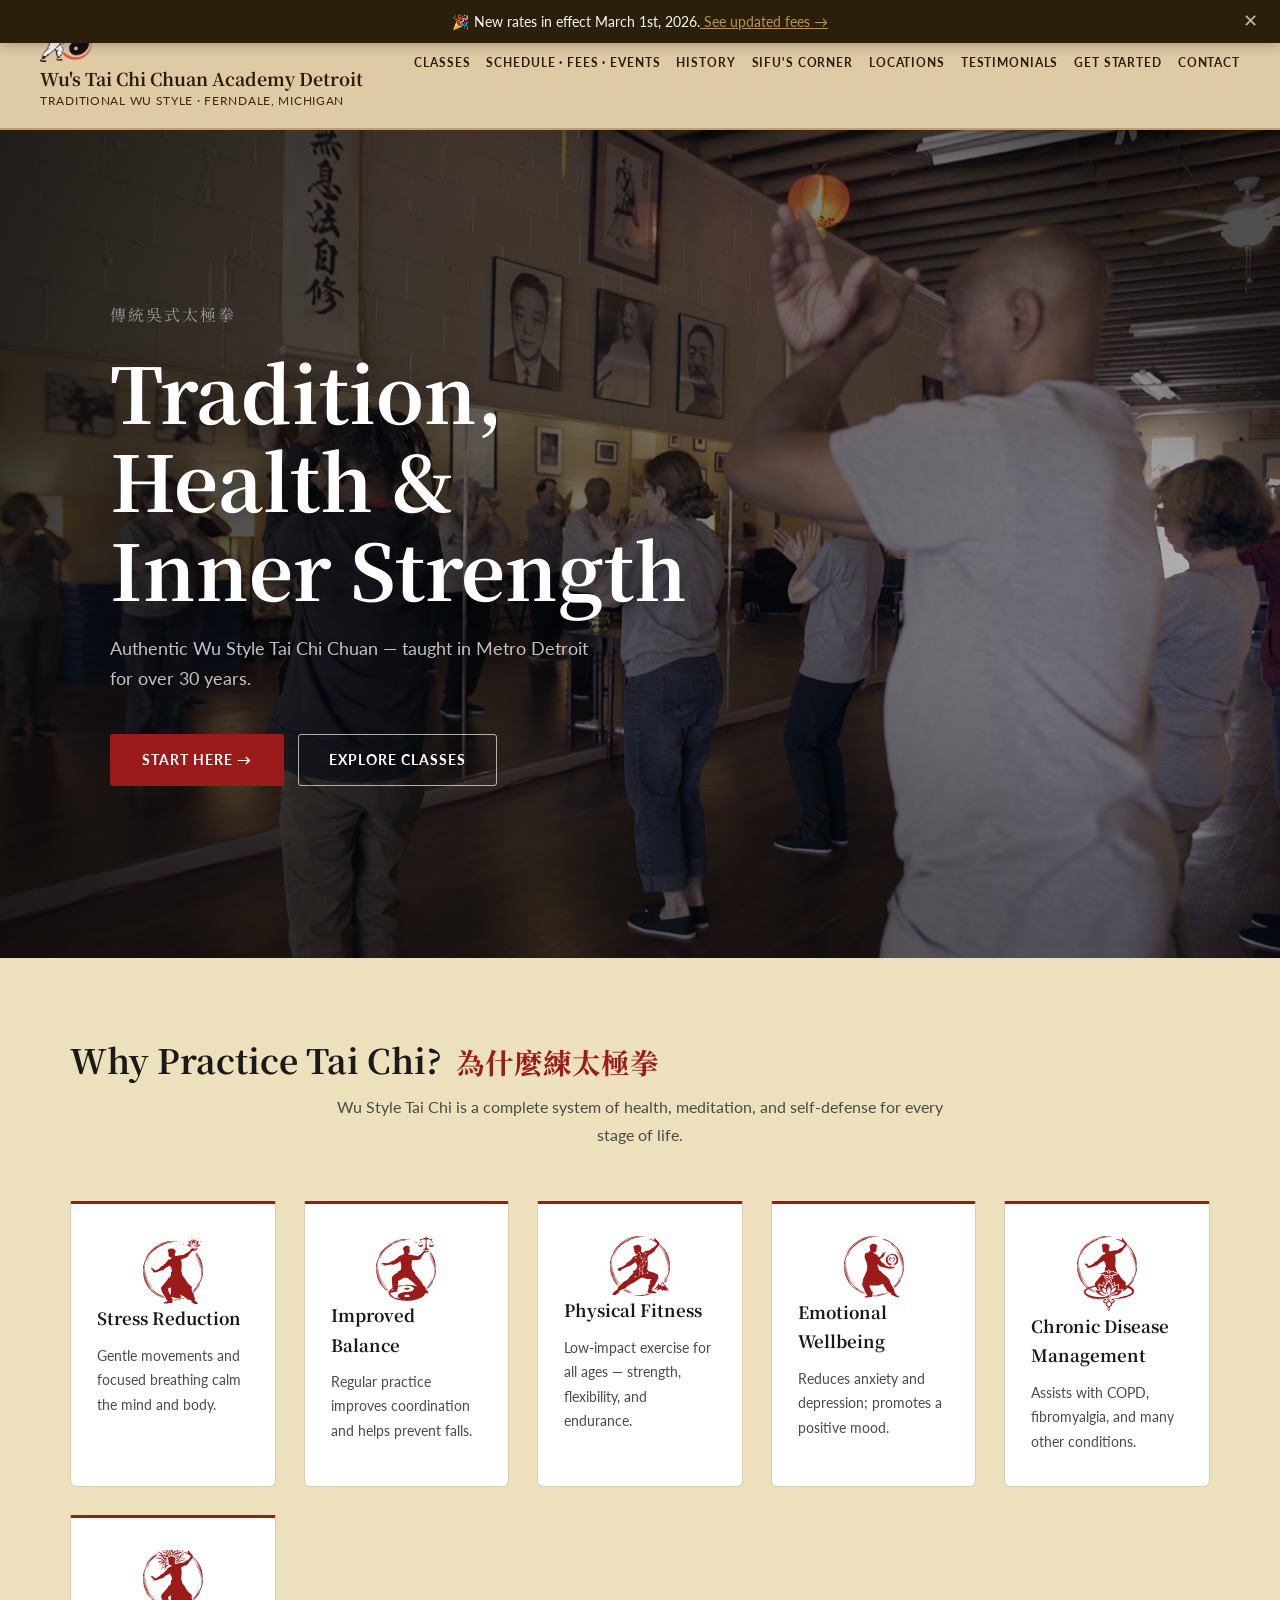
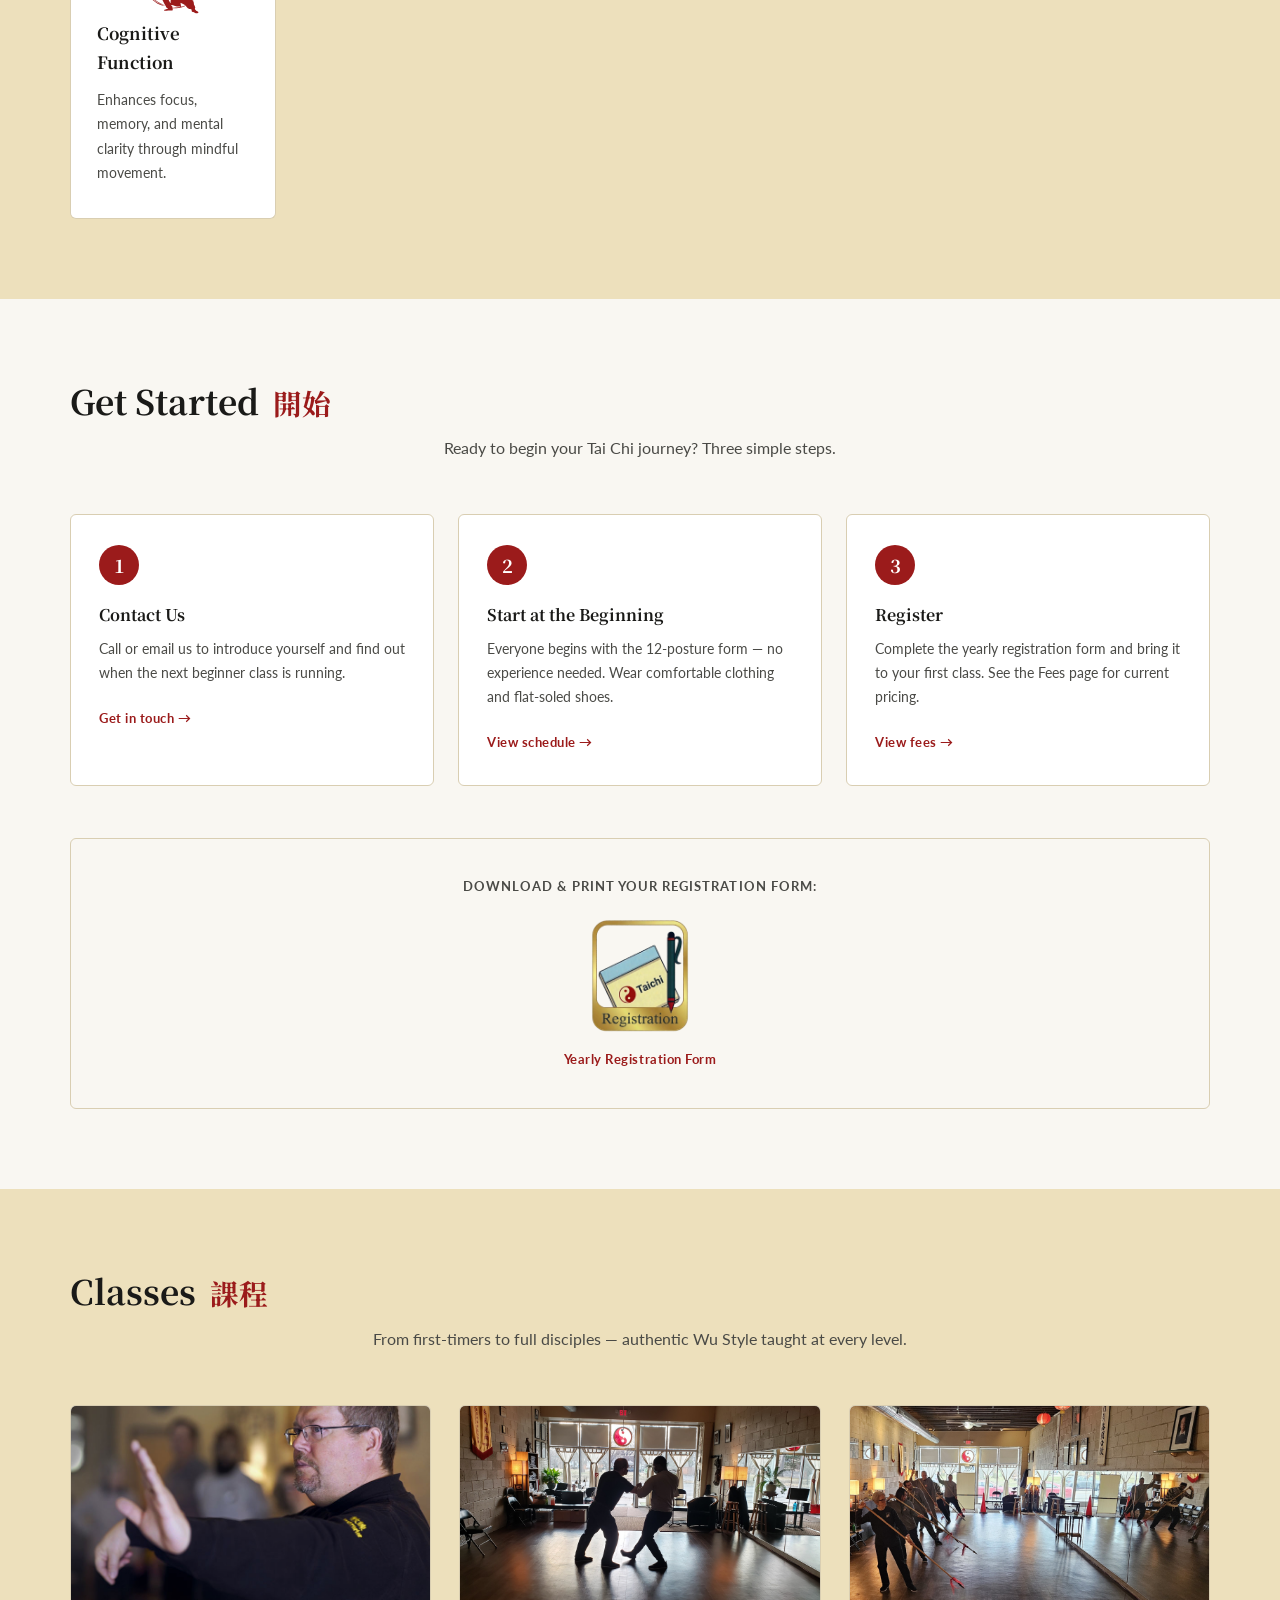
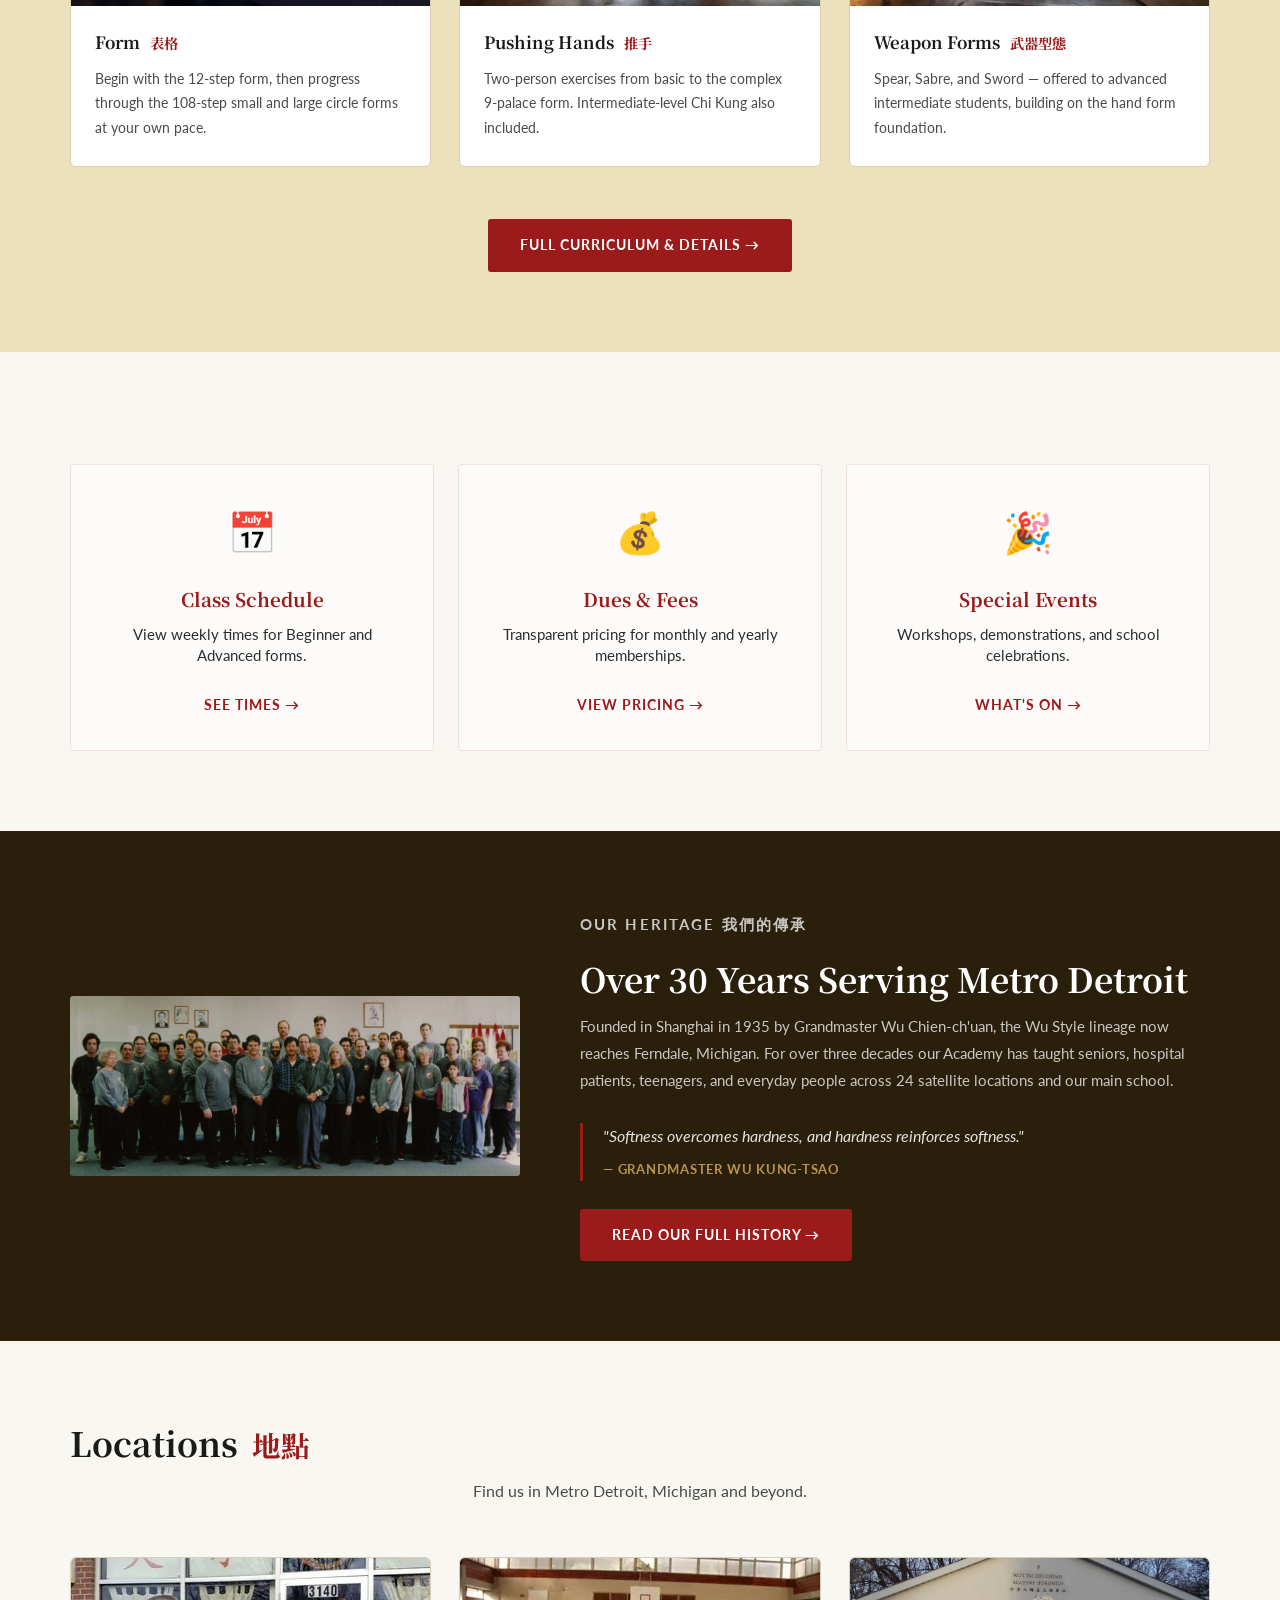
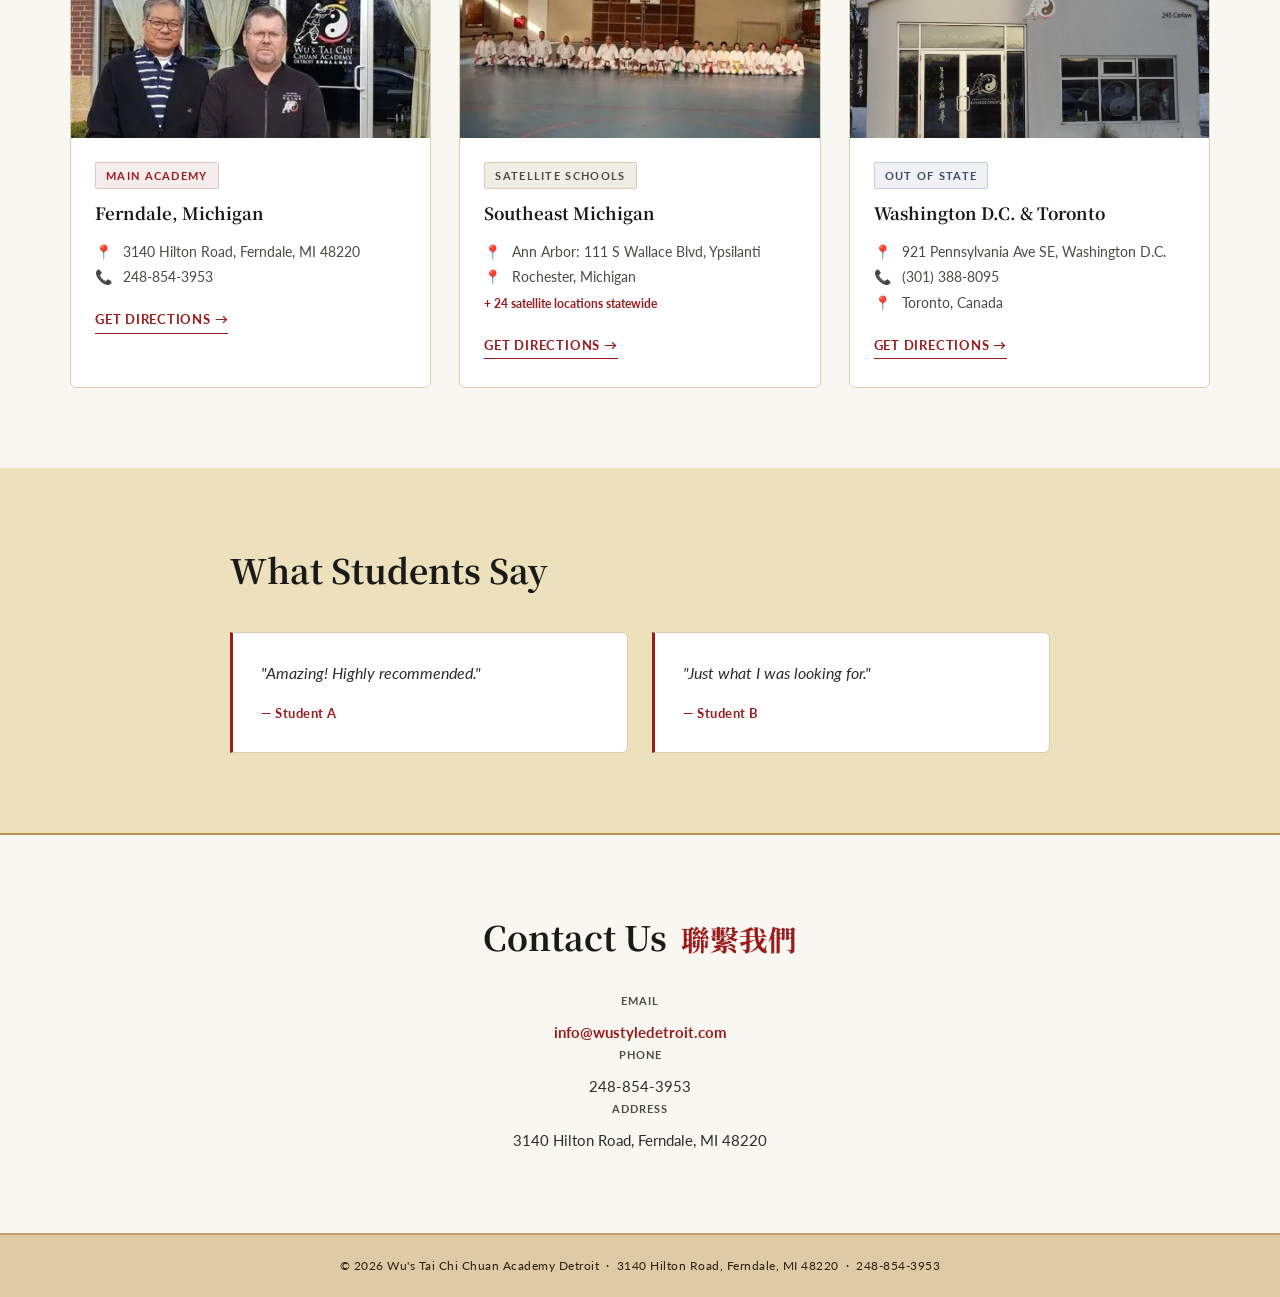
==== commit 4344d928: "fix email" ====
--- a/index.html
+++ b/index.html
@@ -422,7 +422,7 @@
     <div class="contact-details">
       <div class="contact-item">
         <span>Email</span>
-        <a href="/cdn-cgi/l/email-protection#84edeae2ebc4f3f1f7f0fde8e1e0e1f0f6ebedf0aae7ebe9" href="mailto:info@wustyledetroit.com"><span class="__cf_email__" data-cfemail="761f18101936010305020f1a1312130204191f025815191b">[email&#160;protected]</span></a>
+        <a href="mailto:info@wustyledetroit.com" href="mailto:info@wustyledetroit.com">info@wustyledetroit.com</a>
       <div class="contact-item">
         <span>Phone</span>
         248-854-3953
--- a/styles.css
+++ b/styles.css
@@ -671,7 +671,7 @@
   overflow: hidden;
   margin-bottom: 20px;
 }
-.day-header { background: var(--ink-black); padding: 14px 22px; }
+.day-header { background: var(--hero-grad-dark); padding: 14px 22px; }
 .day-header h3 { font-family: var(--font-serif); font-size: 1rem; color: var(--surface); letter-spacing: 0.06em; margin: 0; }
 .class-row {
   display: flex; align-items: baseline; gap: 20px;
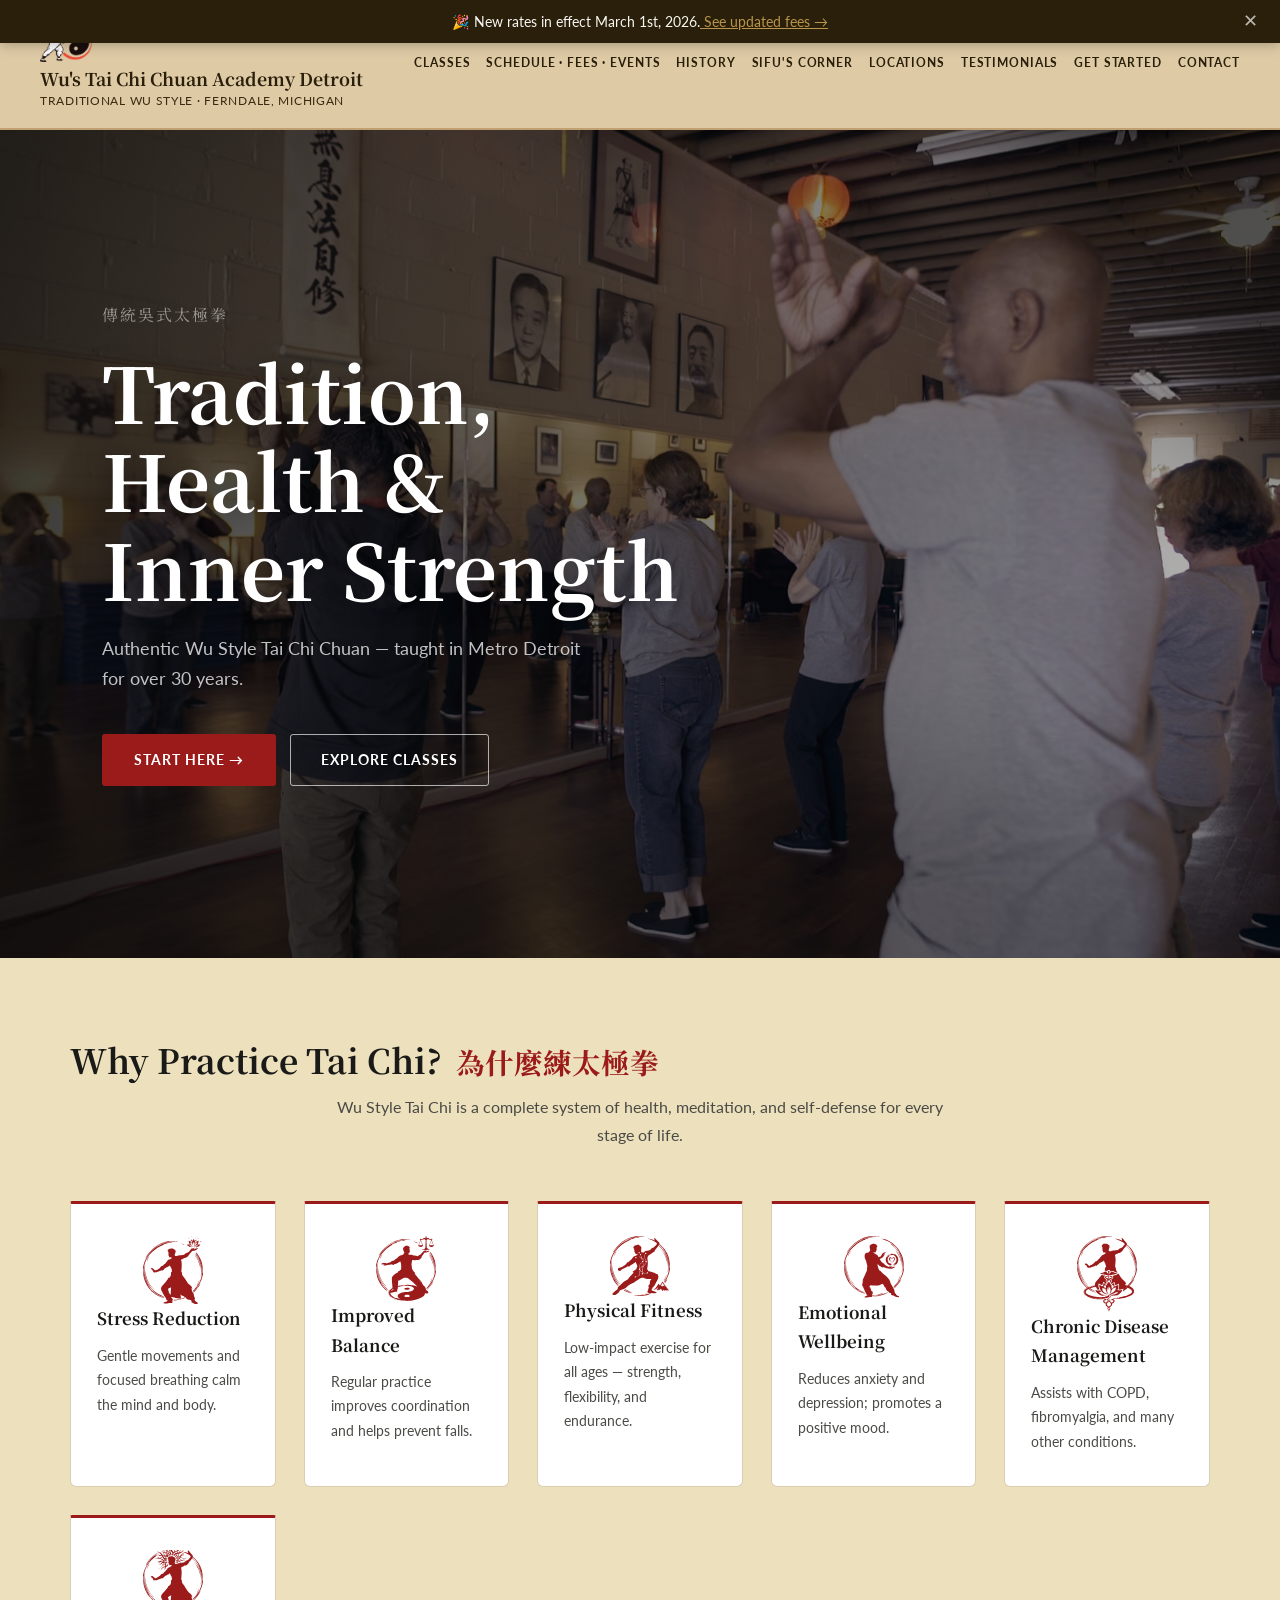
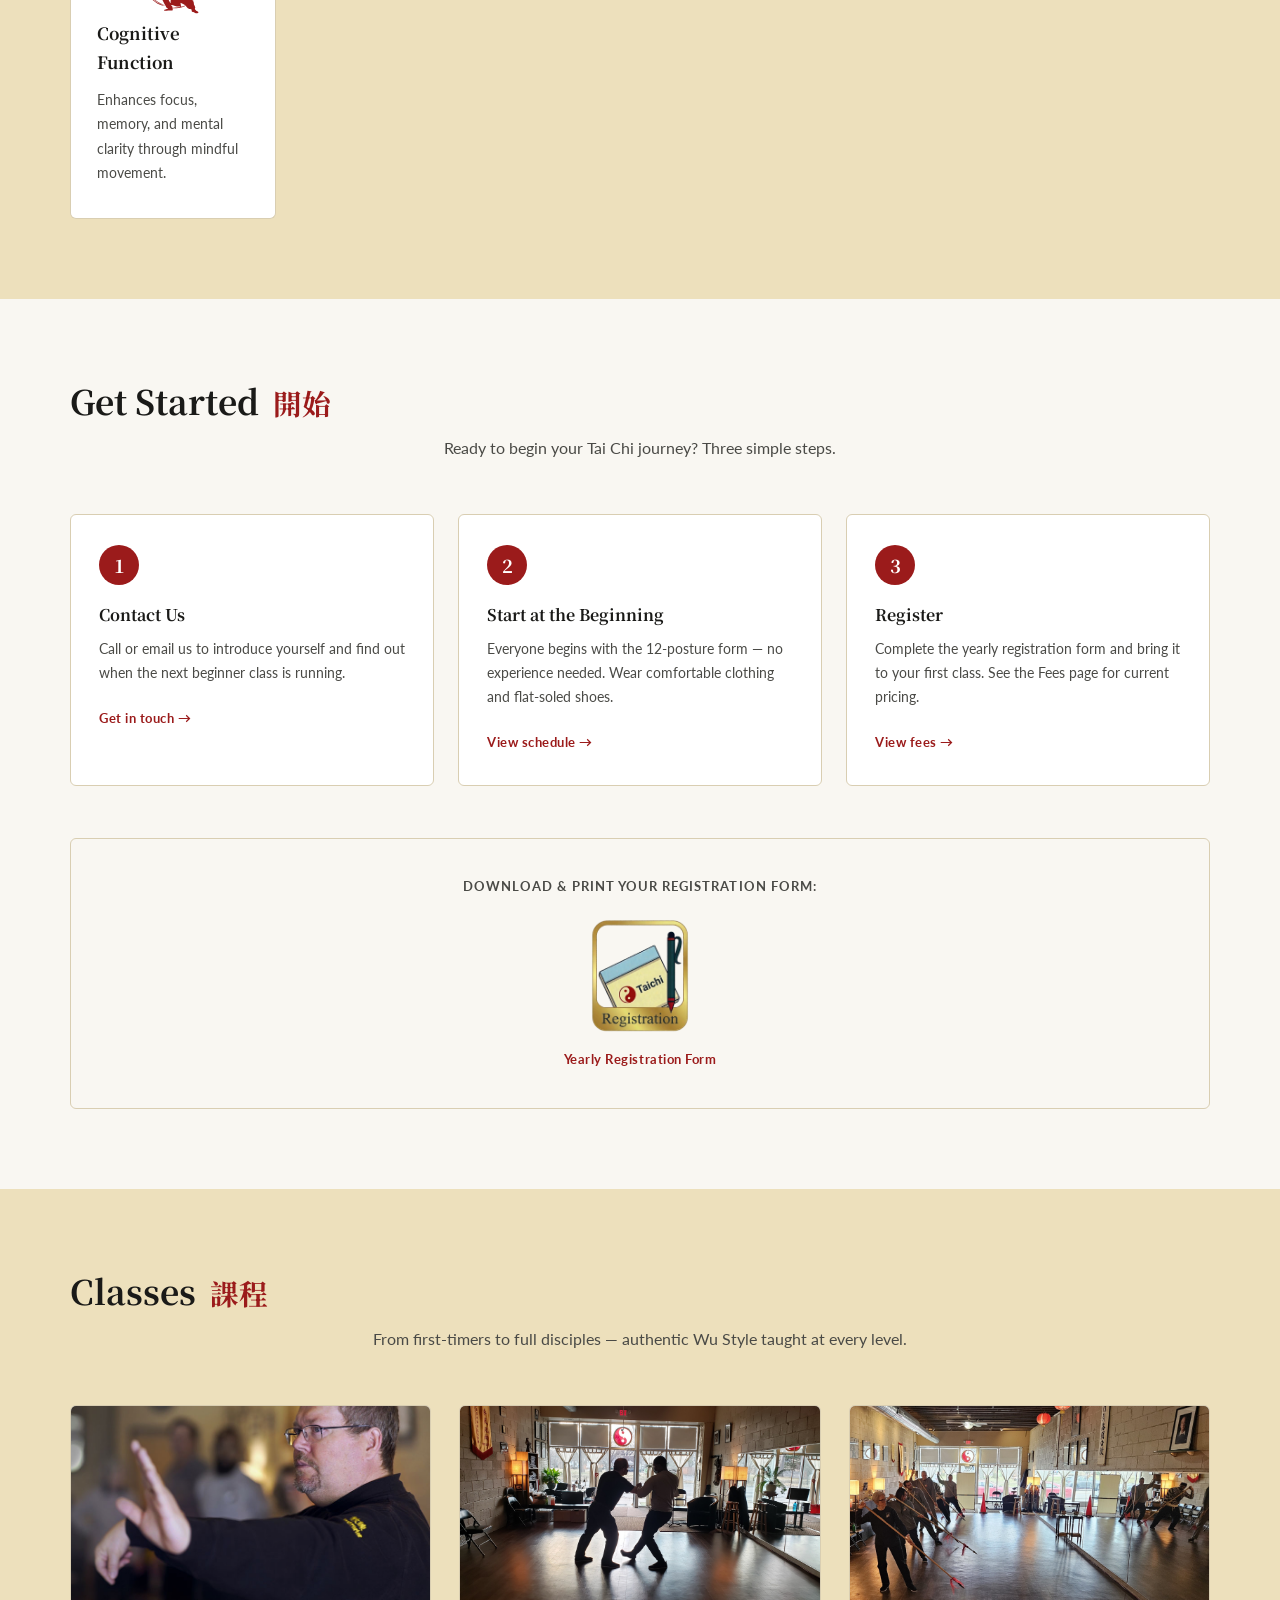
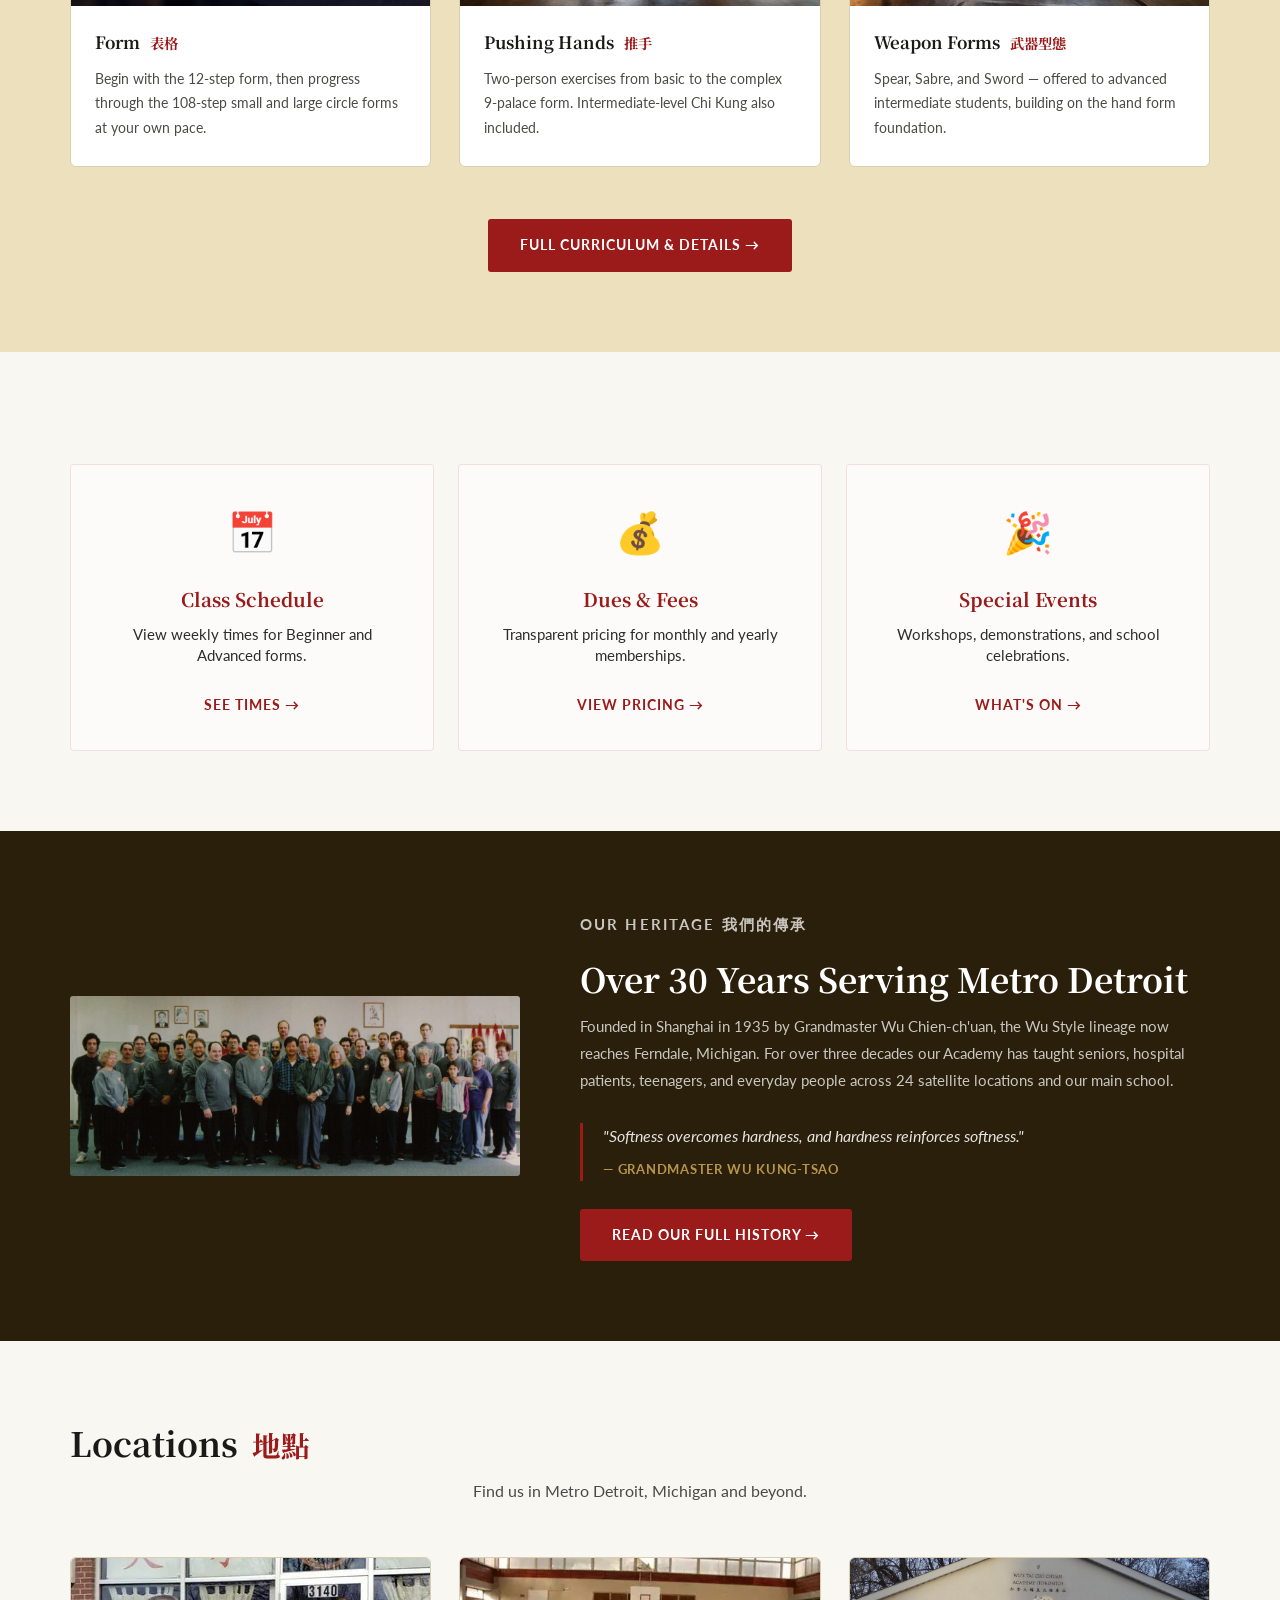
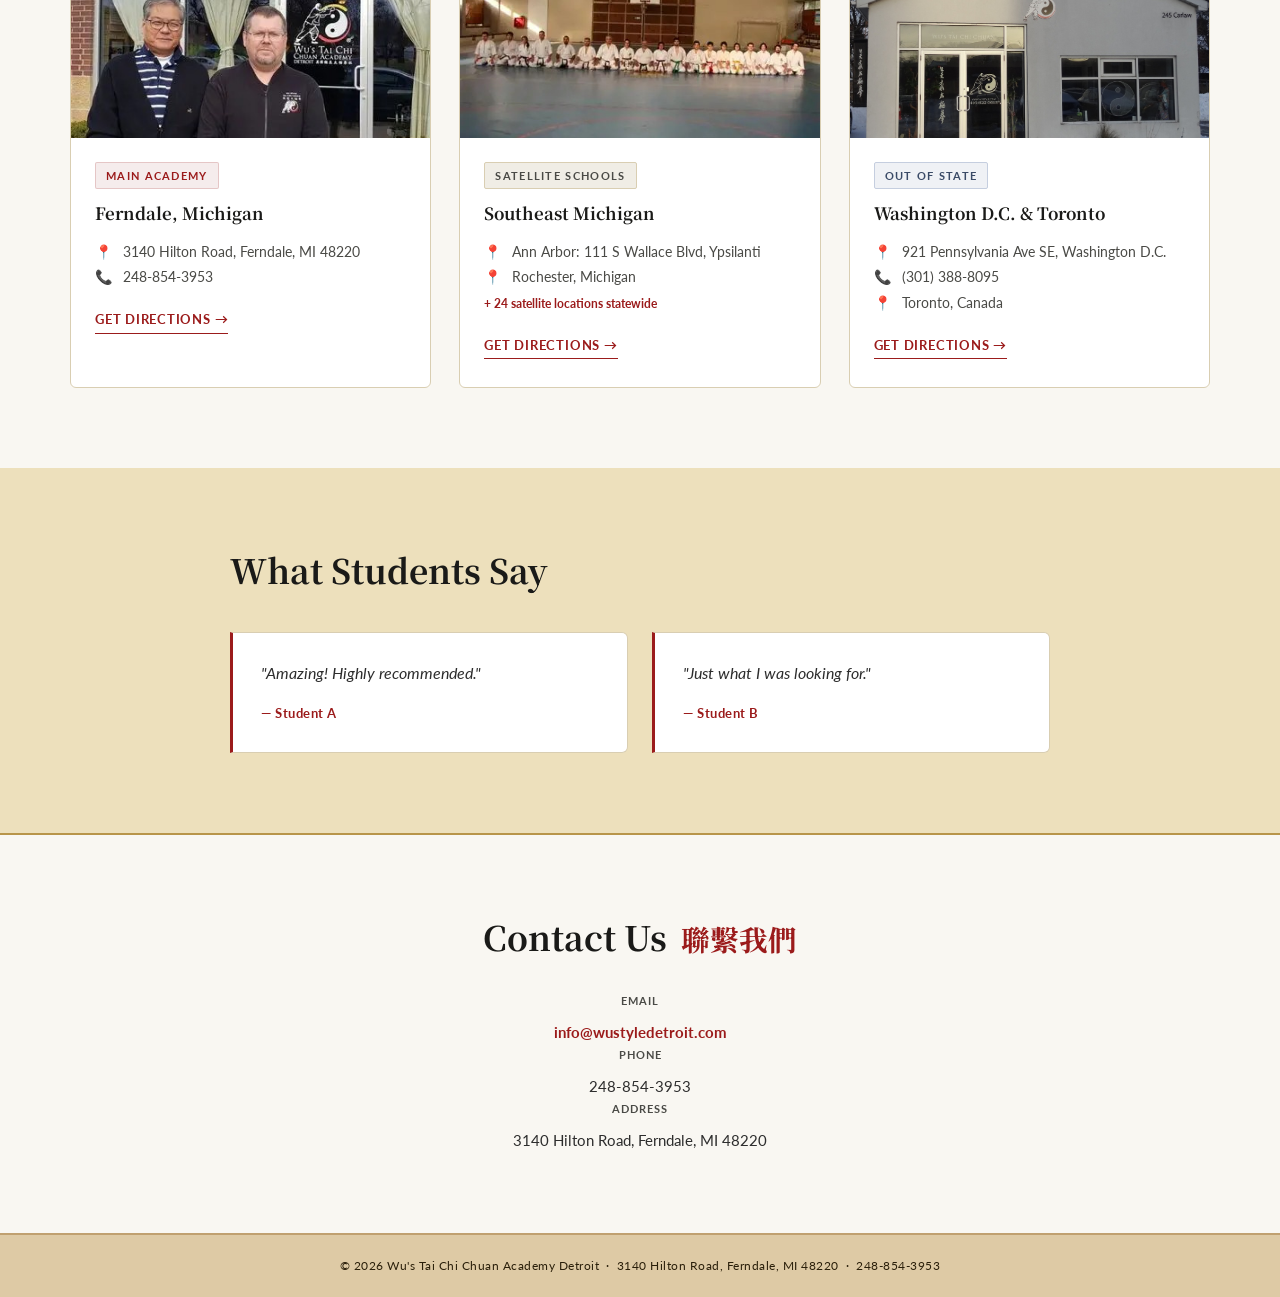
==== commit fb58ca09: "centralize fscroll fading annd safeInject" ====
--- a/index.html
+++ b/index.html
@@ -18,6 +18,7 @@
       fetchpriority="high">
 
   <!-- Fonts -->
+  <script src="site.js"></script>
   <link rel="preconnect" href="https://fonts.googleapis.com">
   <link rel="preconnect" href="https://fonts.gstatic.com" crossorigin>
   <link rel="preload" href="https://fonts.googleapis.com/css2?family=Noto+Serif+SC:wght@400;700&family=Lato:wght@300;400;700&display=swap" as="style" onload="this.onload=null;this.rel='stylesheet'">
@@ -32,29 +33,7 @@
 <!--  HEADER — loaded from header.html                              -->
 <!-- ═══════════════════════════════════════════════════════════════ -->
 <div id="site-header"></div>
-<script>
-  (function() {
-    function safeInject(id, html) {
-      var target = document.getElementById(id);
-      if (!target) return;
-      var doc = new DOMParser().parseFromString(html, 'text/html');
-      var scripts = Array.from(doc.body.querySelectorAll('script'));
-      scripts.forEach(function(s) { s.parentNode.removeChild(s); });
-      while (target.firstChild) target.removeChild(target.firstChild);
-      Array.from(doc.body.childNodes).forEach(function(node) {
-        target.appendChild(document.importNode(node, true));
-      });
-      scripts.forEach(function(orig) {
-        var s = document.createElement('script');
-        s.textContent = orig.textContent;
-        document.head.appendChild(s);
-      });
-    }
-    fetch('header.html')
-      .then(function(r){ return r.text(); })
-      .then(function(html){ safeInject('site-header', html); });
-  })();
-</script>
+<script>loadFragment("header.html", "site-header");</script>
 
 <main>
 
@@ -105,7 +84,7 @@
     <p class="zen-section-lead">Wu Style Tai Chi is a complete system of health, meditation, and self-defense for every stage of life.</p>
 
     <div class="benefits-grid">
-    <div class="benefit-card">
+    <div class="benefit-card fade-in">
       <div class="icon">
         <svg
           version="1.1"
@@ -122,7 +101,7 @@
       <p>Gentle movements and focused breathing calm the mind and body.</p>
     </div>
 
-    <div class="benefit-card">
+    <div class="benefit-card fade-in delay-1">
       <div class="icon">
         <svg
           version="1.1"
@@ -139,7 +118,7 @@
       <p>Regular practice improves coordination and helps prevent falls.</p>
     </div>
 
-    <div class="benefit-card">
+    <div class="benefit-card fade-in delay-2">
       <div class="icon">
         <svg
           version="1.1"
@@ -156,7 +135,7 @@
       <p>Low-impact exercise for all ages — strength, flexibility, and endurance.</p>
     </div>
 
-    <div class="benefit-card">
+    <div class="benefit-card fade-in">
       <div class="icon">
         <svg
           version="1.1"
@@ -174,7 +153,7 @@
       <p>Reduces anxiety and depression; promotes a positive mood.</p>
     </div>
 
-    <div class="benefit-card">
+    <div class="benefit-card fade-in delay-1">
       <div class="icon">
         <svg
           version="1.1"
@@ -191,7 +170,7 @@
       <p>Assists with COPD, fibromyalgia, and many other conditions.</p>
     </div>
 
-    <div class="benefit-card">
+    <div class="benefit-card fade-in delay-2">
       <div class="icon">
         <svg
           version="1.1"
@@ -219,19 +198,19 @@
     <p class="zen-section-lead">Ready to begin your Tai Chi journey? Three simple steps.</p>
 
     <div class="steps-grid">
-      <div class="step-card">
+      <div class="step-card fade-in">
         <div class="step-number">1</div>
         <h3>Contact Us</h3>
         <p>Call or email us to introduce yourself and find out when the next beginner class is running.</p>
         <a href="#contact" class="step-link">Get in touch →</a>
       </div>
-      <div class="step-card">
+      <div class="step-card fade-in">
         <div class="step-number">2</div>
         <h3>Start at the Beginning</h3>
         <p>Everyone begins with the 12-posture form — no experience needed. Wear comfortable clothing and flat-soled shoes.</p>
         <a href="Schedule.html" class="step-link">View schedule →</a>
       </div>
-      <div class="step-card">
+      <div class="step-card fade-in">
         <div class="step-number">3</div>
         <h3>Register</h3>
         <p>Complete the yearly registration form and bring it to your first class. See the Fees page for current pricing.</p>
@@ -239,7 +218,7 @@
       </div>
     </div>
 
-    <div class="regform-wrap">
+    <div class="regform-wrap fade-in">
       <p class="regform-label">Download &amp; print your registration form:</p>
       <a href="registration.html" class="regform-link">
         <picture>
@@ -284,7 +263,7 @@
       </div>
     </div>
 
-    <div class="zen-cta-row">
+    <div class="zen-cta-row fade-in">
       <a href="classes.html" class="btn-crimson">Full Curriculum &amp; Details →</a>
     </div>
   </div>
@@ -295,7 +274,7 @@
 <!-- ═══════════════════════════════════════════════════════════════ -->
 <section id="current" class="zen-section zen-section--parchment">
   <div class="zen-action-grid">
-    <a href="Schedule.html" class="action-card">
+    <a href="Schedule.html" class="action-card fade-in">
       <div class="action-card__icon">📅</div>
       <div class="action-card__content">
         <h3>Class Schedule</h3>
@@ -304,7 +283,7 @@
       </div>
     </a>
 
-    <a href="Fees.html" class="action-card">
+    <a href="Fees.html" class="action-card fade-in">
       <div class="action-card__icon">💰</div>
       <div class="action-card__content">
         <h3>Dues & Fees</h3>
@@ -313,7 +292,7 @@
       </div>
     </a>
 
-    <a href="Events.html" class="action-card">
+    <a href="Events.html" class="action-card fade-in">
       <div class="action-card__icon">🎉</div>
       <div class="action-card__content">
         <h3>Special Events</h3>
@@ -329,7 +308,7 @@
 <!-- ═══════════════════════════════════════════════════════════════ -->
 <section id="history" class="zen-section zen-section--heritage">
   <div class="zen-container">
-    <div class="heritage-grid">
+    <div class="heritage-grid fade-in">
       <div class="heritage-images">
         <img loading="lazy" src="Images/oldoldschool.jpg" alt="Original school location" class="heritage-img heritage-img--btm">
       </div>
@@ -356,7 +335,7 @@
     <p class="zen-section-lead">Find us in Metro Detroit, Michigan and beyond.</p>
 
     <div class="location-grid">
-      <div class="loc-card">
+      <div class="loc-card fade-in">
         <img loading="lazy" src="Images/Wu Detroit.jpg" alt="Ferndale Main Academy" class="loc-card__img">
         <div class="loc-card__body">
           <span class="loc-badge">Main Academy</span>
@@ -367,7 +346,7 @@
         </div>
       </div>
 
-      <div class="loc-card">
+      <div class="loc-card fade-in delay-1">
         <img loading="lazy" src="Images/Wu AnnArbor.jpg" alt="Ann Arbor and Michigan satellite locations" class="loc-card__img">
         <div class="loc-card__body">
           <span class="loc-badge loc-badge--secondary">Satellite Schools</span>
@@ -379,7 +358,7 @@
         </div>
       </div>
 
-      <div class="loc-card">
+      <div class="loc-card fade-in delay-2">
         <img loading="lazy" src="Images/Wu Toronto.jpg" alt="Washington DC and Toronto locations" class="loc-card__img">
         <div class="loc-card__body">
           <span class="loc-badge loc-badge--tertiary">Out of State</span>
@@ -400,7 +379,7 @@
 <section id="testimonials" class="zen-section zen-section--stone">
   <div class="zen-container zen-container--narrow">
     <h2 class="zen-section-title">What Students Say</h2>
-    <div class="testimonial-grid">
+    <div class="testimonial-grid fade-in">
       <div class="zen-testimonial">
         <p>"Amazing! Highly recommended."</p>
         <strong>— Student A</strong>
@@ -422,7 +401,15 @@
     <div class="contact-details">
       <div class="contact-item">
         <span>Email</span>
-        <a href="mailto:info@wustyledetroit.com" href="mailto:info@wustyledetroit.com">info@wustyledetroit.com</a>
+        <a id="contact-email" href="#">info@wustyledetroit.com</a>
+        <script>
+          (function() {
+            var u = 'info', d = 'wustyledetroit.com';
+            var el = document.getElementById('contact-email');
+            el.href = 'mailto:' + u + '@' + d;
+            el.textContent = u + '@' + d;
+          })();
+        </script>
       <div class="contact-item">
         <span>Phone</span>
         248-854-3953
@@ -436,32 +423,7 @@
 </section>
 
 <div id="site-footer"></div>
-<script>
-  (function() {
-    function safeInject(id, html) {
-    var target = document.getElementById(id);
-    if (!target) return;
-    var doc = new DOMParser().parseFromString(html, 'text/html');
-    /* Collect scripts first, remove from fragment */
-    var scripts = Array.from(doc.body.querySelectorAll('script'));
-    scripts.forEach(function(s) { s.parentNode.removeChild(s); });
-    /* Append all non-script nodes so header is in DOM */
-    while (target.firstChild) target.removeChild(target.firstChild);
-    Array.from(doc.body.childNodes).forEach(function(node) {
-      target.appendChild(document.importNode(node, true));
-    });
-    /* Run scripts now — header nav exists in DOM at this point */
-    scripts.forEach(function(orig) {
-      var s = document.createElement('script');
-      s.textContent = orig.textContent;
-      document.head.appendChild(s);
-    });
-  }
-    fetch('footer.html')
-      .then(function(r){ return r.text(); })
-      .then(function(html){ safeInject('site-footer', html); });
-  })();
-</script>
-
-</main>
-</body></html>+<script>loadFragment("footer.html", "site-footer");</script>
+
+</body>
+</html>
--- a/styles.css
+++ b/styles.css
@@ -29,6 +29,7 @@
 
   /* Accent — gold */
   --heritage-gold:   #B8954A;
+  --heritage-gold-dark: #6B4F18;  /* dark gold for headers */
   --heritage-border: #D9CEB2;
 
   /* Header / footer */
@@ -301,7 +302,7 @@
   color: var(--crimson);
   margin-bottom: 12px;
 }
-.zen-cta-row { text-align: center; padding-top: 8px; }
+.zen-cta-row { display: flex; flex-wrap: wrap; justify-content: center; align-items: center; gap: 14px; padding-top: 8px; }
 
 /* ── Buttons ─────────────────────────────────────────────── */
 .btn-crimson {
@@ -671,7 +672,7 @@
   overflow: hidden;
   margin-bottom: 20px;
 }
-.day-header { background: var(--hero-grad-dark); padding: 14px 22px; }
+.day-header { background: var(--heritage-gold-dark); padding: 14px 22px; }
 .day-header h3 { font-family: var(--font-serif); font-size: 1rem; color: var(--surface); letter-spacing: 0.06em; margin: 0; }
 .class-row {
   display: flex; align-items: baseline; gap: 20px;
@@ -696,11 +697,11 @@
   margin-bottom: 32px;
 }
 .fee-group { background: var(--surface); border: 1px solid var(--heritage-border); border-radius: 6px; overflow: hidden; margin-bottom: 24px; }
-.fee-group-label { background: var(--ink-black); color: var(--surface); font-family: var(--font-serif); font-size: 0.95rem; font-weight: 700; letter-spacing: 0.06em; padding: 14px 22px; }
-.fee-row { display: flex; justify-content: space-between; align-items: center; padding: 13px 22px; border-bottom: 1px solid var(--heritage-border); }
+.fee-group-label { background: var(--heritage-gold-dark); color: var(--surface); font-family: var(--font-serif); font-size: 0.95rem; font-weight: 700; letter-spacing: 0.06em; padding: 14px 22px; }
+.fee-row { display: flex; justify-content: space-between; align-items: baseline; gap: 16px; padding: 16px 22px; border-bottom: 1px solid var(--heritage-border); }
 .fee-row:last-child { border-bottom: none; }
-.fee-label  { font-size: 0.95rem; color: var(--charcoal); }
-.fee-amount { font-family: var(--font-serif); font-size: 1rem; font-weight: 700; color: var(--crimson); }
+.fee-label  { font-size: 0.95rem; color: var(--charcoal); flex: 1; }
+.fee-amount { font-family: var(--font-serif); font-size: 1rem; font-weight: 700; color: var(--crimson); white-space: nowrap; }
 
 /* ── Events page ─────────────────────────────────────────── */
 .event-card {
@@ -905,6 +906,14 @@
     font-size: 0.78rem;
   }
 }
+/* ── Desktop hero content — pull inward from left edge ────────── */
+@media (min-width: 1025px) {
+  .zen-hero__content {
+    padding-left: 8%;
+    margin: 0;
+  }
+}
+
 /* ── Tablet (≤ 1024px) ────────────────────────────────────────── */
 @media (max-width: 1024px) {
   :root { --section-padding: 64px 32px; }
@@ -973,6 +982,7 @@
   .zen-hero__headline { font-size: clamp(2rem, 8vw, 2.8rem); }
   .zen-hero__actions { flex-direction: column; align-items: flex-start; gap: 12px; }
   .btn-crimson, .btn-ghost { width: 100%; max-width: 280px; text-align: center; }
+  .zen-cta-row { display: flex; flex-direction: column; align-items: center; gap: 12px; }
 
   /* Single-column on phone */
   .benefits-grid    { grid-template-columns: 1fr; }
@@ -997,3 +1007,17 @@
 
   .regform-wrap { padding: 24px 18px; }
 }
+
+/* ── Scroll fade-in ─────────────────────────────────────────────── */
+.fade-in {
+  opacity: 0;
+  transform: translateY(24px);
+  transition: opacity 0.6s ease, transform 0.6s ease;
+}
+.fade-in.visible {
+  opacity: 1;
+  transform: translateY(0);
+}
+.fade-in.delay-1 { transition-delay: 0.1s; }
+.fade-in.delay-2 { transition-delay: 0.2s; }
+.fade-in.delay-3 { transition-delay: 0.35s; }
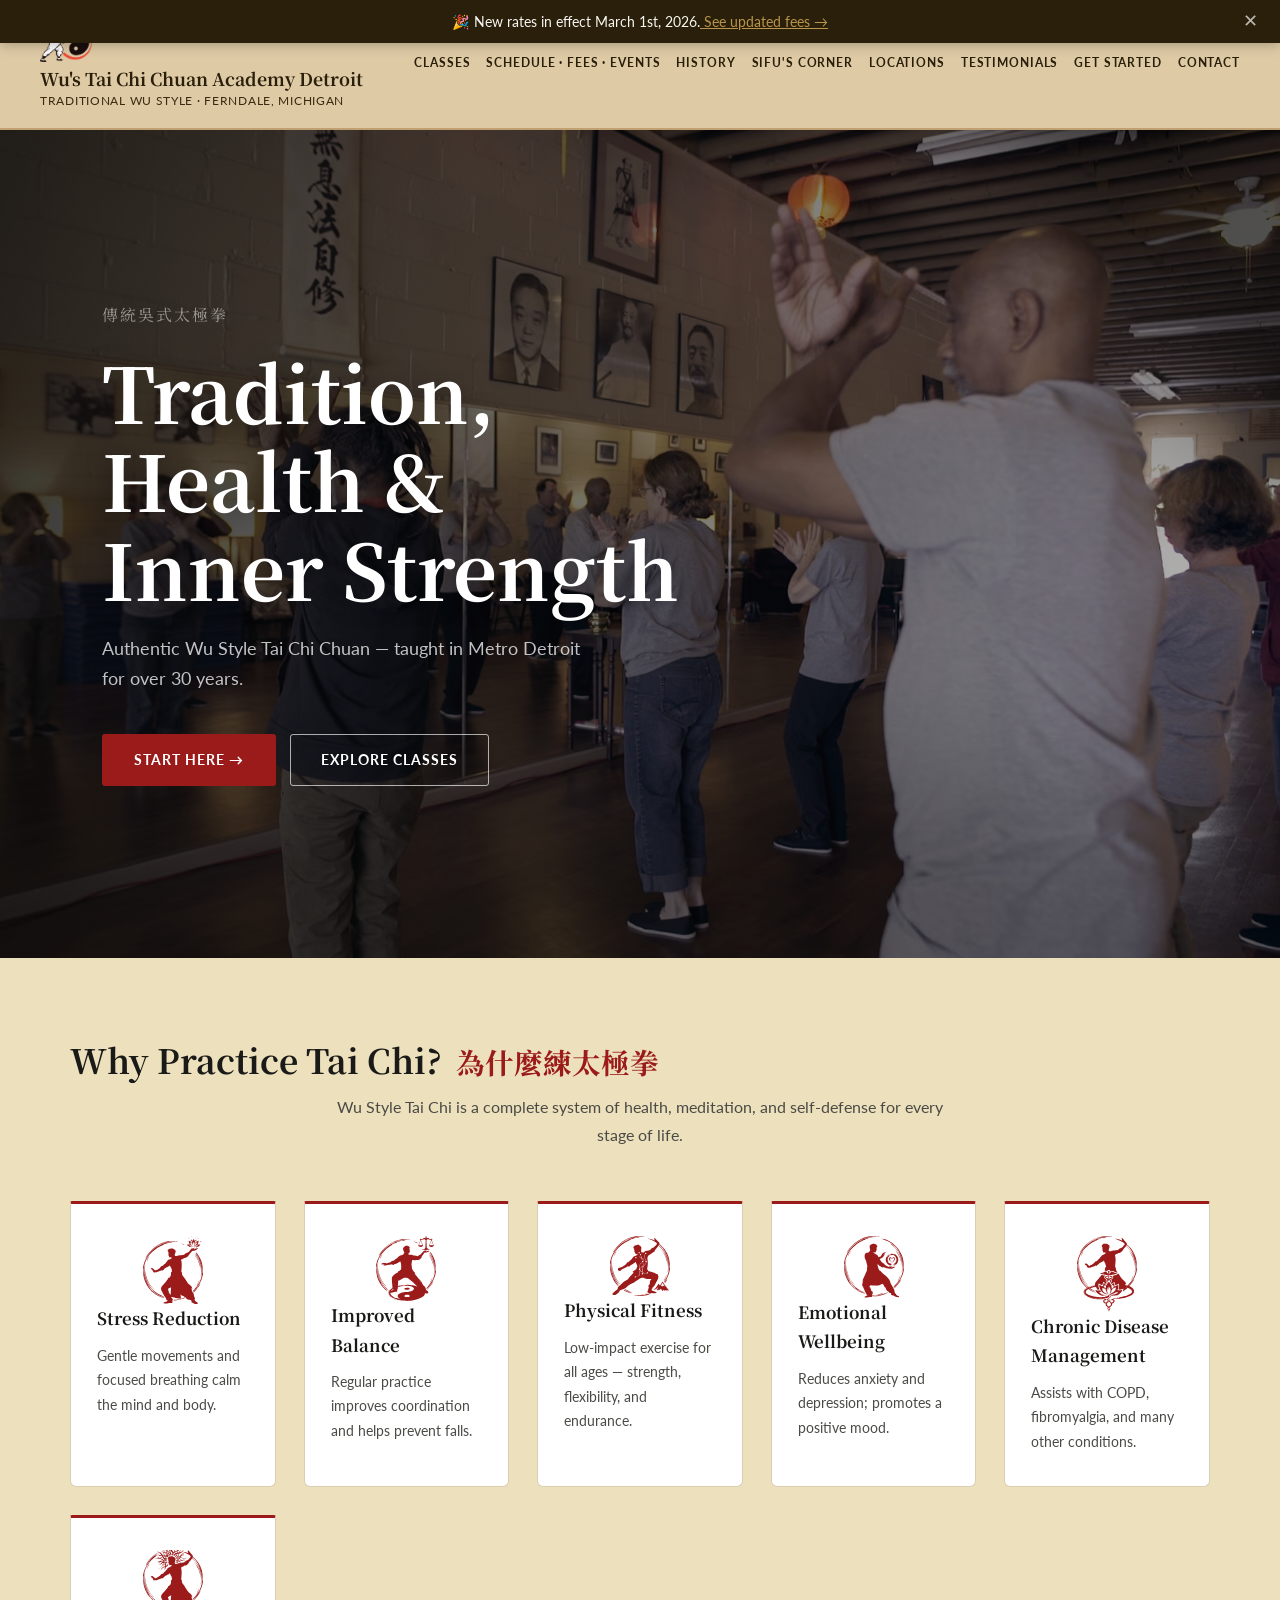
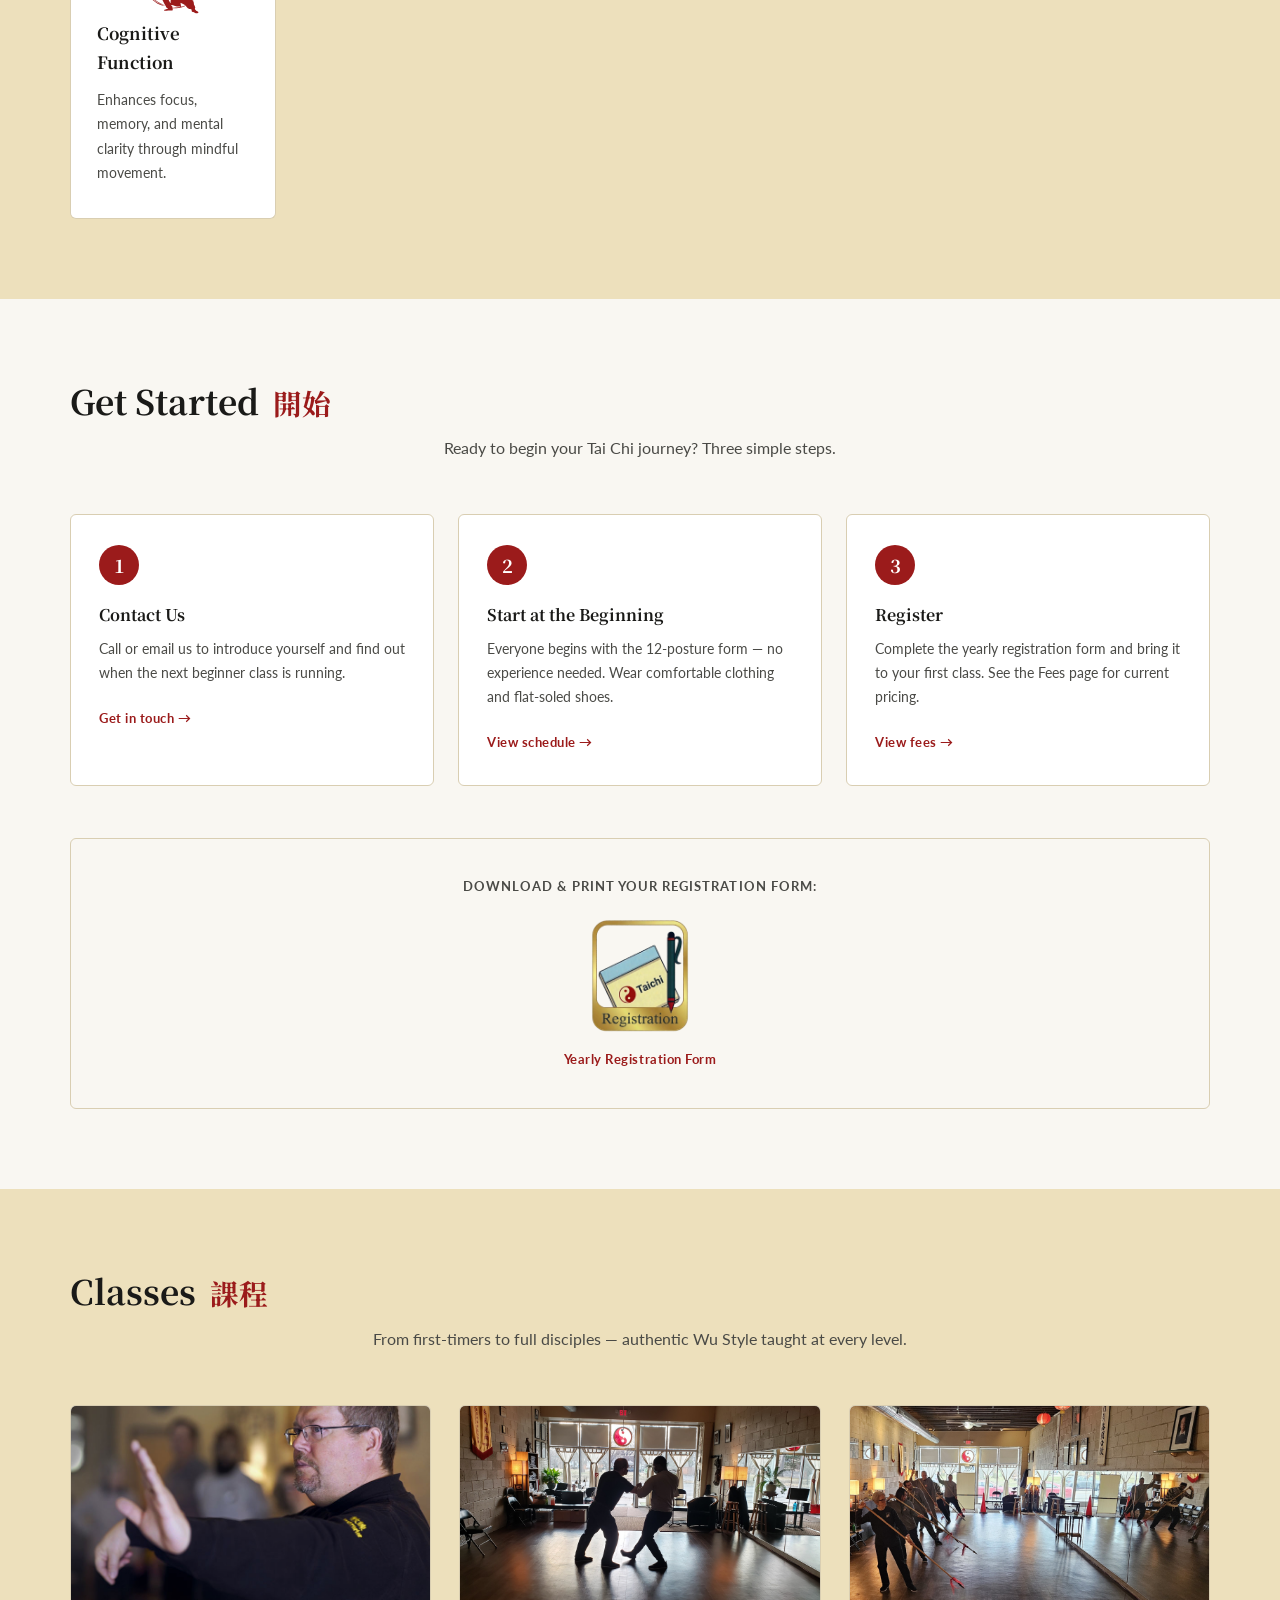
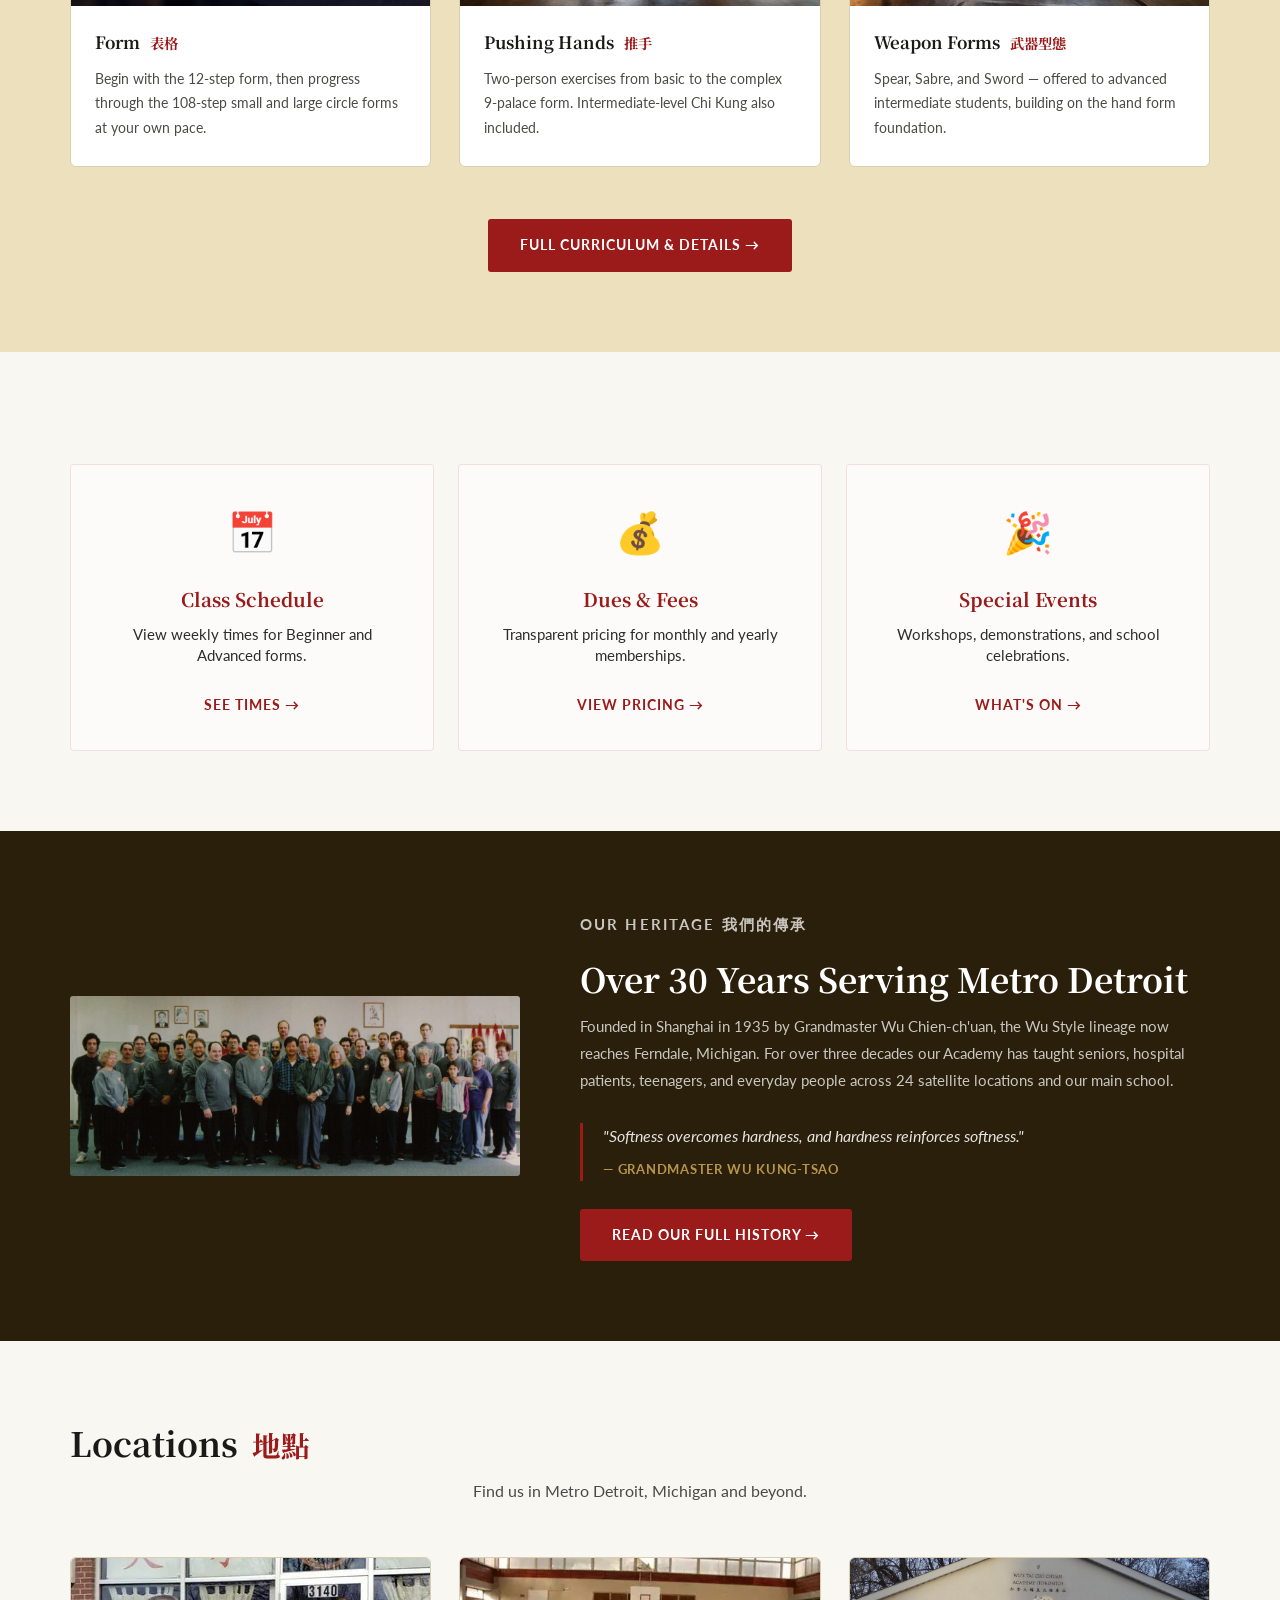
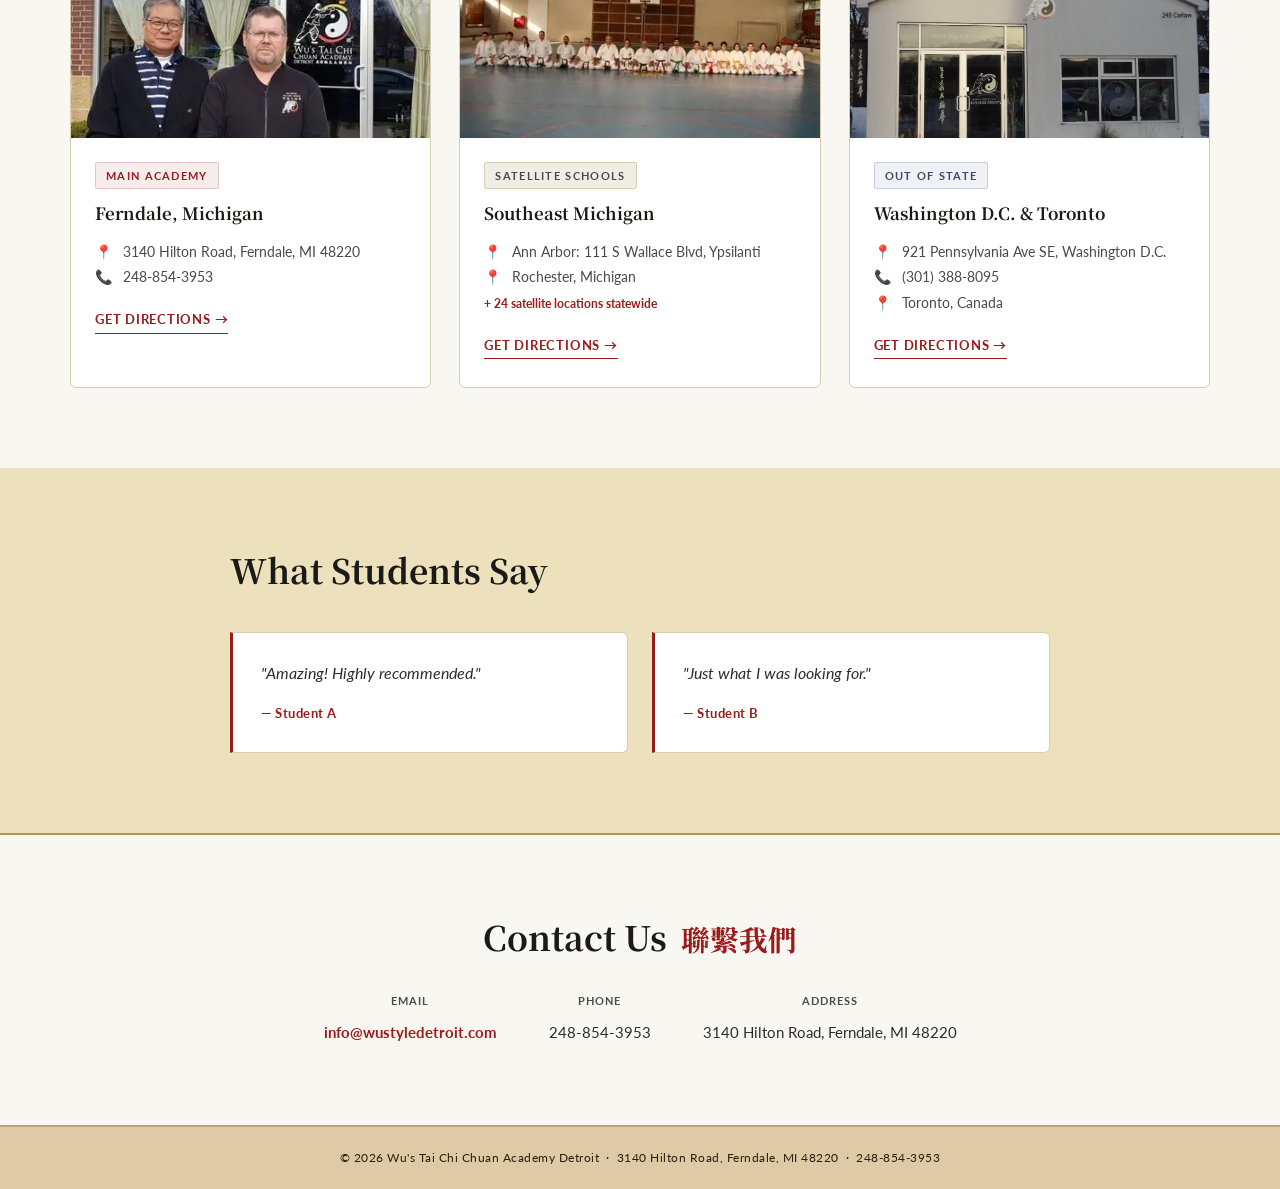
==== commit 5ad4398a: "Accessiblity updates" ====
--- a/index.html
+++ b/index.html
@@ -35,7 +35,7 @@
 <div id="site-header"></div>
 <script>loadFragment("header.html", "site-header");</script>
 
-<main>
+<main id="main-content">
 
 <!-- ═══════════════════════════════════════════════════════════════ -->
 <!--  HERO — merged splash + headline + CTA                         -->
@@ -66,7 +66,7 @@
 
   <div class="zen-hero__content">
     <p class="zen-hero__eyebrow">傳統吳式太極拳</p>
-    <h2 class="zen-hero__headline">Tradition,<br>Health &amp;<br>Inner Strength</h2>
+    <h1 class="zen-hero__headline">Tradition,<br>Health &amp;<br>Inner Strength</h1>
     <p class="zen-hero__sub">Authentic Wu Style Tai Chi Chuan — taught in Metro Detroit for over 30 years.</p>
     <div class="zen-hero__actions">
       <a href="#getting-started" class="btn-crimson">Start Here →</a>
@@ -80,7 +80,7 @@
 <!-- ═══════════════════════════════════════════════════════════════ -->
 <section class="zen-section zen-section--stone" id="benefits" aria-label="Benefits of Tai Chi">
   <div class="zen-container">
-    <h2 class="zen-section-title">Why Practice Tai Chi? <span class="zh">為什麼練太極拳</span></h2>
+    <h2 class="zen-section-title">Why Practice Tai Chi? <span class="zh" lang="zh">為什麼練太極拳</span></h2>
     <p class="zen-section-lead">Wu Style Tai Chi is a complete system of health, meditation, and self-defense for every stage of life.</p>
 
     <div class="benefits-grid">
@@ -192,9 +192,9 @@
 <!-- ═══════════════════════════════════════════════════════════════ -->
 <!--  3-STEP GET STARTED — conversion funnel after benefits         -->
 <!-- ═══════════════════════════════════════════════════════════════ -->
-<section id="getting-started" class="zen-section zen-section--parchment">
-  <div class="zen-container">
-    <h2 class="zen-section-title">Get Started <span class="zh">開始</span></h2>
+<section id="getting-started" class="zen-section zen-section--parchment" aria-label="Getting started">
+  <div class="zen-container">
+    <h2 class="zen-section-title">Get Started <span class="zh" lang="zh">開始</span></h2>
     <p class="zen-section-lead">Ready to begin your Tai Chi journey? Three simple steps.</p>
 
     <div class="steps-grid">
@@ -234,30 +234,30 @@
 <!-- ═══════════════════════════════════════════════════════════════ -->
 <!--  CLASSES — summary, links to classes.html                      -->
 <!-- ═══════════════════════════════════════════════════════════════ -->
-<section id="classes" class="zen-section zen-section--stone">
-  <div class="zen-container">
-    <h2 class="zen-section-title">Classes <span class="zh">課程</span></h2>
+<section id="classes" class="zen-section zen-section--stone" aria-label="Classes">
+  <div class="zen-container">
+    <h2 class="zen-section-title">Classes <span class="zh" lang="zh">課程</span></h2>
     <p class="zen-section-lead">From first-timers to full disciples — authentic Wu Style taught at every level.</p>
 
     <div class="card-grid">
       <div class="zen-card">
         <img loading="lazy" src="Images/smswhip.jpg" alt="Form class">
         <div class="zen-card__body">
-          <h3>Form <span class="zh">表格</span></h3>
+          <h3>Form <span class="zh" lang="zh">表格</span></h3>
           <p>Begin with the 12-step form, then progress through the 108-step small and large circle forms at your own pace.</p>
         </div>
       </div>
       <div class="zen-card">
         <img loading="lazy" src="Images\pushhands.webp" alt="Pushing Hands">
         <div class="zen-card__body">
-          <h3>Pushing Hands <span class="zh">推手</span></h3>
+          <h3>Pushing Hands <span class="zh" lang="zh">推手</span></h3>
           <p>Two-person exercises from basic to the complex 9-palace form. Intermediate-level Chi Kung also included.</p>
         </div>
       </div>
       <div class="zen-card">
         <img loading="lazy" src="Images/spear.webp" alt="Weapons">
         <div class="zen-card__body">
-          <h3>Weapon Forms <span class="zh">武器型態</span></h3>
+          <h3>Weapon Forms <span class="zh" lang="zh">武器型態</span></h3>
           <p>Spear, Sabre, and Sword — offered to advanced intermediate students, building on the hand form foundation.</p>
         </div>
       </div>
@@ -272,7 +272,7 @@
 <!-- ═══════════════════════════════════════════════════════════════ -->
 <!--  SCHEDULE / FEES / EVENTS QUICK-NAV                            -->
 <!-- ═══════════════════════════════════════════════════════════════ -->
-<section id="current" class="zen-section zen-section--parchment">
+<section id="current" class="zen-section zen-section--parchment" aria-label="Schedule, fees and events">
   <div class="zen-action-grid">
     <a href="Schedule.html" class="action-card fade-in">
       <div class="action-card__icon">📅</div>
@@ -306,7 +306,7 @@
 <!-- ═══════════════════════════════════════════════════════════════ -->
 <!--  HERITAGE TEASER — links to history.html                       -->
 <!-- ═══════════════════════════════════════════════════════════════ -->
-<section id="history" class="zen-section zen-section--heritage">
+<section id="history" class="zen-section zen-section--heritage" aria-label="School history">
   <div class="zen-container">
     <div class="heritage-grid fade-in">
       <div class="heritage-images">
@@ -329,9 +329,9 @@
 <!-- ═══════════════════════════════════════════════════════════════ -->
 <!--  LOCATIONS                                                     -->
 <!-- ═══════════════════════════════════════════════════════════════ -->
-<section id="locations" class="zen-section zen-section--parchment">
-  <div class="zen-container">
-    <h2 class="zen-section-title">Locations <span class="zh">地點</span></h2>
+<section id="locations" class="zen-section zen-section--parchment" aria-label="Locations">
+  <div class="zen-container">
+    <h2 class="zen-section-title">Locations <span class="zh" lang="zh">地點</span></h2>
     <p class="zen-section-lead">Find us in Metro Detroit, Michigan and beyond.</p>
 
     <div class="location-grid">
@@ -376,7 +376,7 @@
 <!-- ═══════════════════════════════════════════════════════════════ -->
 <!--  TESTIMONIALS                                                  -->
 <!-- ═══════════════════════════════════════════════════════════════ -->
-<section id="testimonials" class="zen-section zen-section--stone">
+<section id="testimonials" class="zen-section zen-section--stone" aria-label="Testimonials">
   <div class="zen-container zen-container--narrow">
     <h2 class="zen-section-title">What Students Say</h2>
     <div class="testimonial-grid fade-in">
@@ -395,9 +395,9 @@
 <!-- ═══════════════════════════════════════════════════════════════ -->
 <!--  CONTACT                                                       -->
 <!-- ═══════════════════════════════════════════════════════════════ -->
-<section id="contact" class="zen-section zen-section--parchment">
-  <div class="zen-container">
-    <h2 class="zen-section-title">Contact Us <span class="zh">聯繫我們</span></h2>
+<section id="contact" class="zen-section zen-section--parchment" aria-label="Contact">
+  <div class="zen-container">
+    <h2 class="zen-section-title">Contact Us <span class="zh" lang="zh">聯繫我們</span></h2>
     <div class="contact-details">
       <div class="contact-item">
         <span>Email</span>
@@ -410,6 +410,7 @@
             el.textContent = u + '@' + d;
           })();
         </script>
+      </div>
       <div class="contact-item">
         <span>Phone</span>
         248-854-3953
--- a/styles.css
+++ b/styles.css
@@ -69,6 +69,24 @@
   --section-padding: 80px 40px;
   --container-max:   1140px;
 }
+/* ── Skip navigation ─────────────────────────────────────────────── */
+.skip-nav {
+  position: absolute;
+  top: -100%;
+  left: 0;
+  background: var(--ink-black);
+  color: var(--surface);
+  padding: 12px 24px;
+  font-size: 0.9rem;
+  font-weight: 700;
+  text-decoration: none;
+  z-index: 9999;
+  border-radius: 0 0 6px 0;
+  transition: top 0.2s;
+}
+.skip-nav:focus { top: 0; }
+
+
 
 /* ── Reset ───────────────────────────────────────────────── */
 *, *::before, *::after { box-sizing: border-box; margin: 0; padding: 0; }
@@ -1021,3 +1039,6 @@
 .fade-in.delay-1 { transition-delay: 0.1s; }
 .fade-in.delay-2 { transition-delay: 0.2s; }
 .fade-in.delay-3 { transition-delay: 0.35s; }
+@media (prefers-reduced-motion: reduce) {
+  .fade-in, .fade-in.visible { opacity: 1; transform: none; transition: none; }
+}
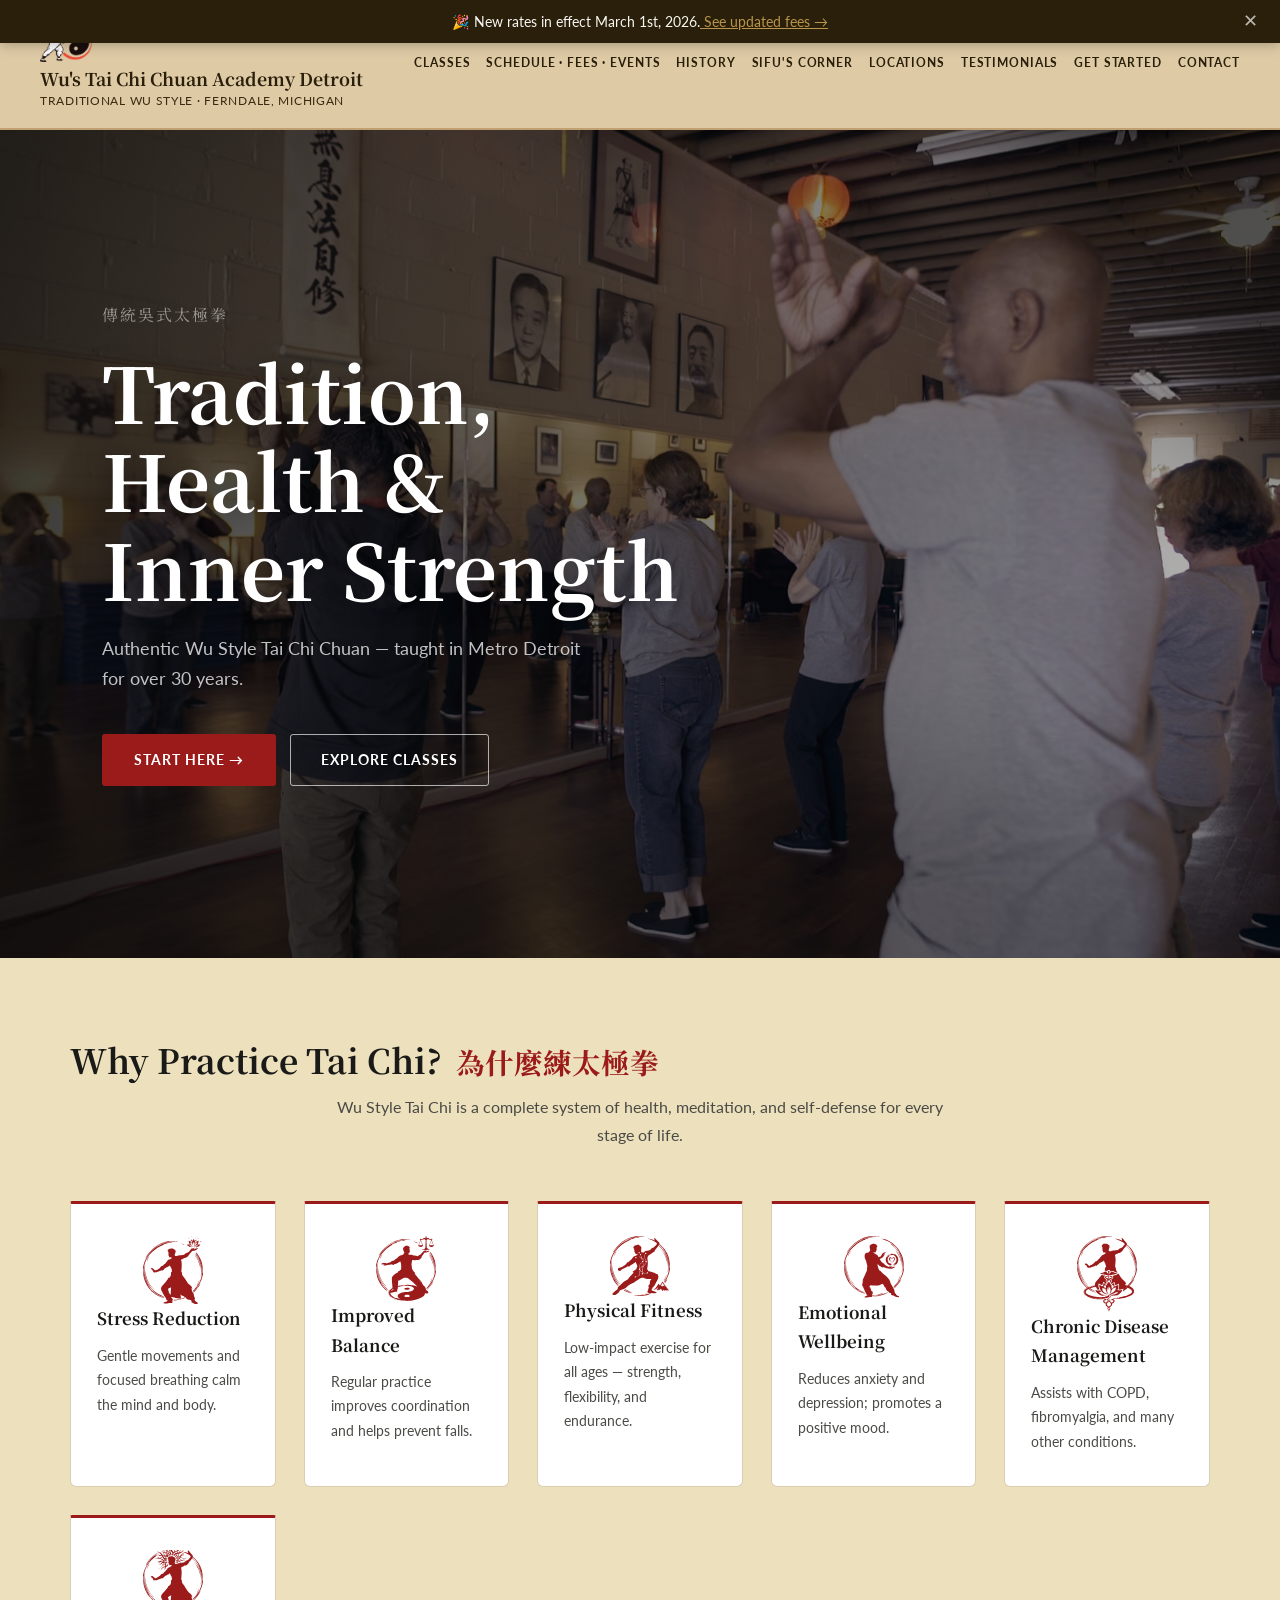
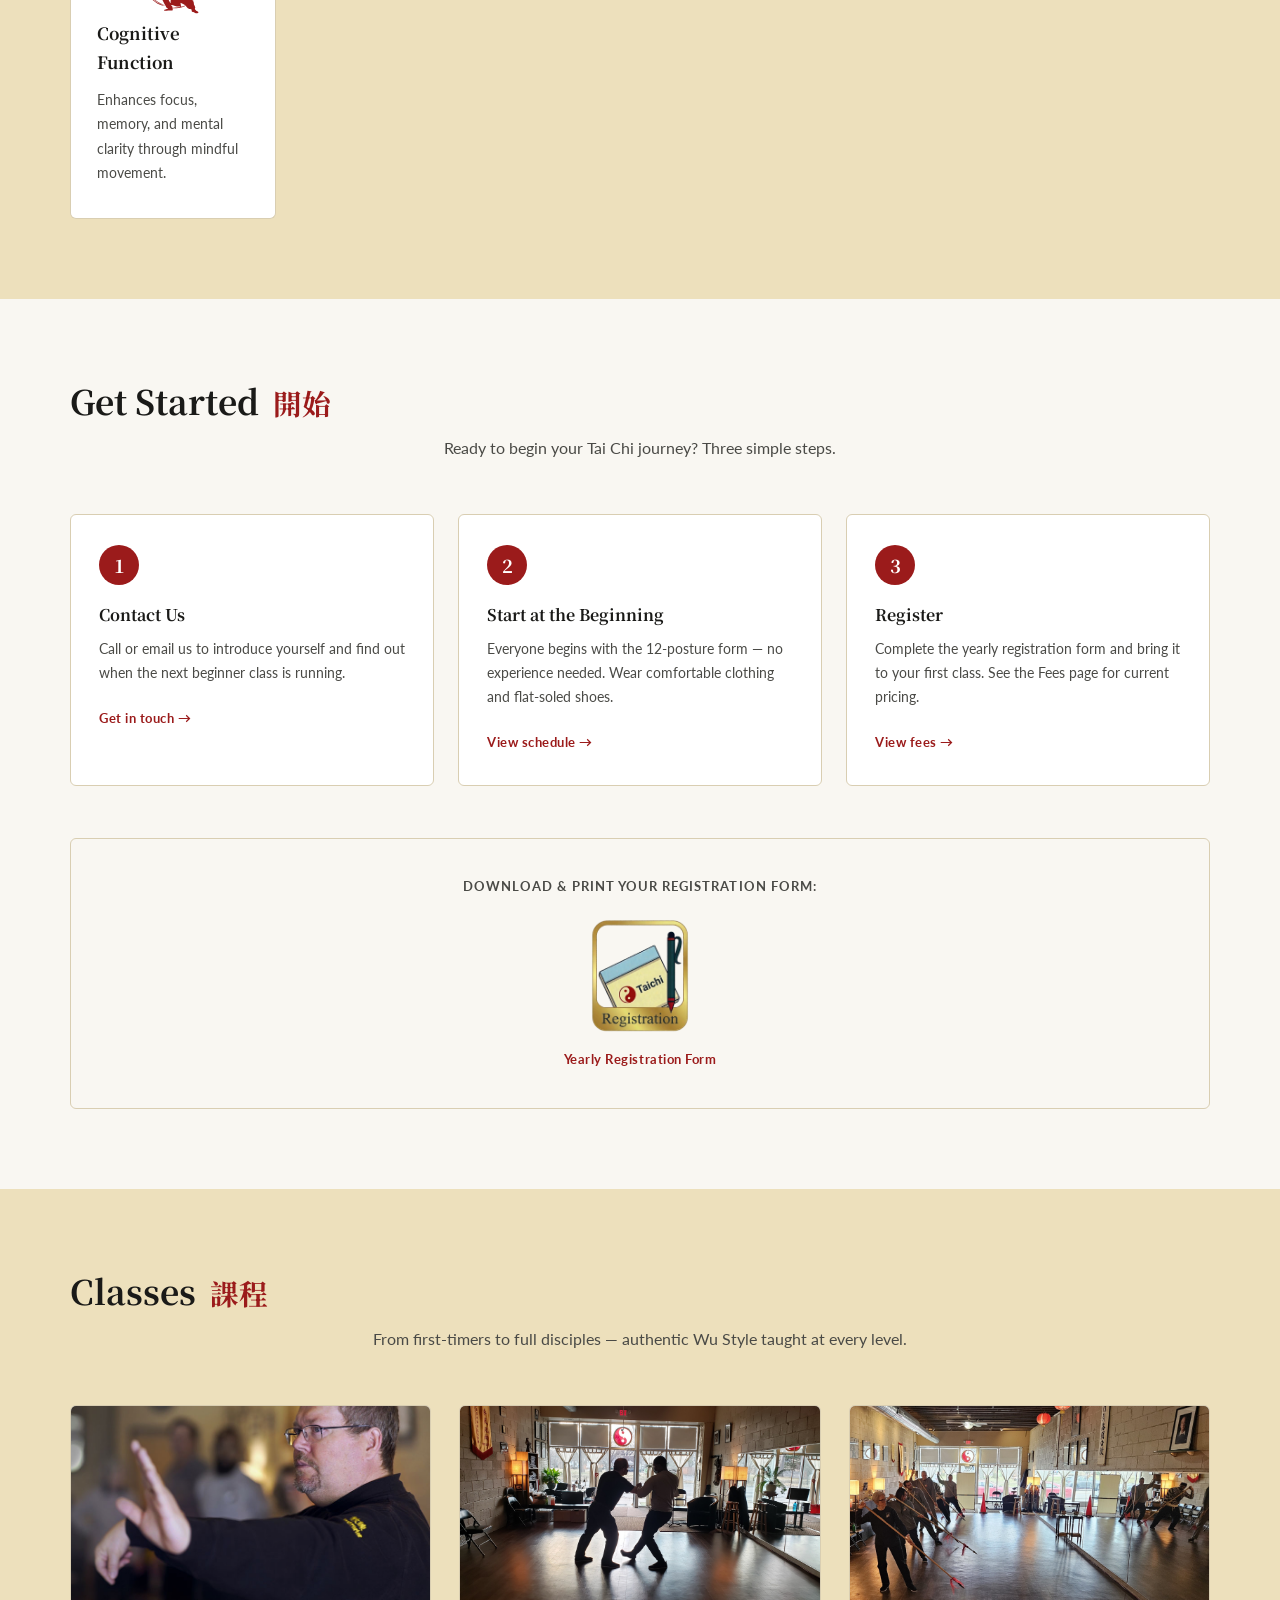
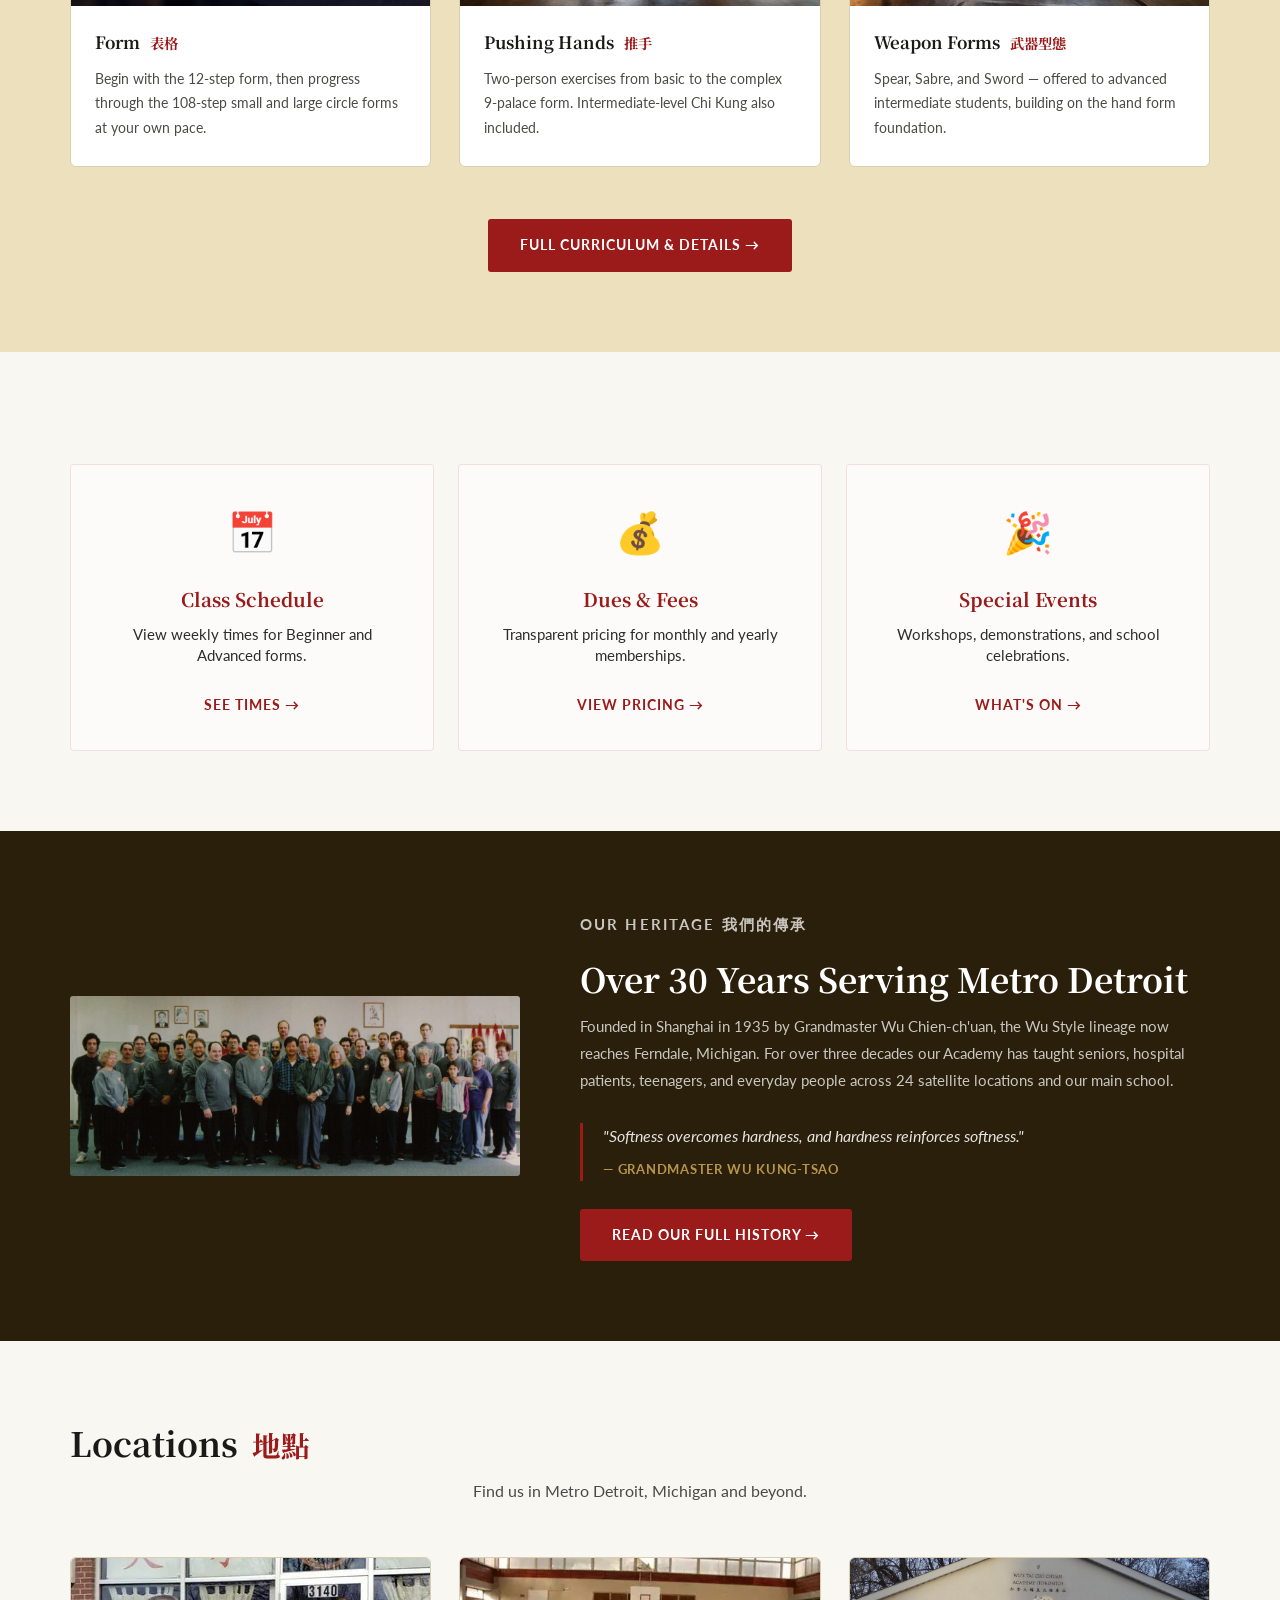
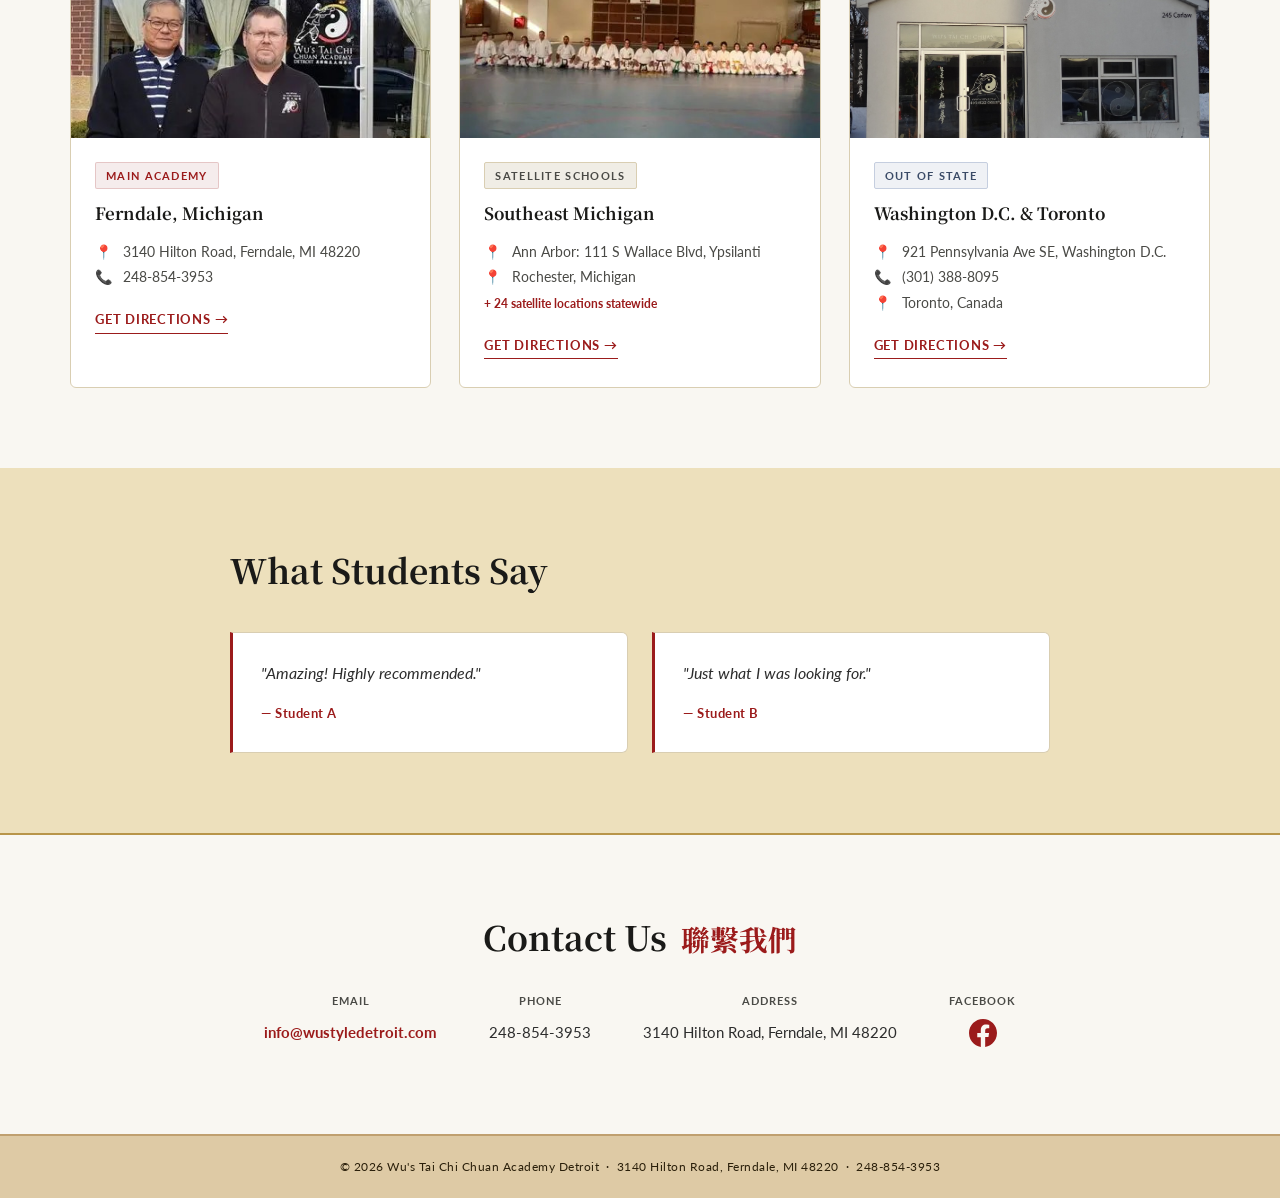
==== commit e2678e2d: "added Facebook Lin" ====
--- a/index.html
+++ b/index.html
@@ -419,6 +419,14 @@
         <span>Address</span>
         3140 Hilton Road, Ferndale, MI 48220
       </div>
+      <div class="contact-item">
+        <span>Facebook</span>
+        <a href="https://www.facebook.com/wustyledetroit" target="_blank" rel="noopener noreferrer" aria-label="Visit us on Facebook" class="contact-social">
+          <svg xmlns="http://www.w3.org/2000/svg" width="28" height="28" viewBox="0 0 24 24" fill="currentColor" aria-hidden="true">
+            <path d="M24 12.073C24 5.405 18.627 0 12 0S0 5.405 0 12.073C0 18.1 4.388 23.094 10.125 24v-8.437H7.078v-3.49h3.047V9.41c0-3.025 1.791-4.697 4.533-4.697 1.312 0 2.686.236 2.686.236v2.97h-1.513c-1.491 0-1.956.93-1.956 1.874v2.25h3.328l-.532 3.49h-2.796V24C19.612 23.094 24 18.1 24 12.073z"/>
+          </svg>
+        </a>
+      </div>
     </div>
   </div>
 </section>
--- a/styles.css
+++ b/styles.css
@@ -638,6 +638,8 @@
 #contact .contact-item p { color: var(--charcoal); font-size: 0.95rem; }
 #contact .contact-item a { color: var(--crimson); text-decoration: none; font-weight: 700; }
 #contact .contact-item a:hover { text-decoration: underline; color: var(--crimson-dark); }
+#contact .contact-social { display: inline-flex; align-items: center; transition: color 0.2s, transform 0.2s; }
+#contact .contact-social:hover { text-decoration: none; color: #1877F2; transform: translateY(-2px); }
 
 /* ── Get Started steps ───────────────────────────────────── */
 .steps-grid {
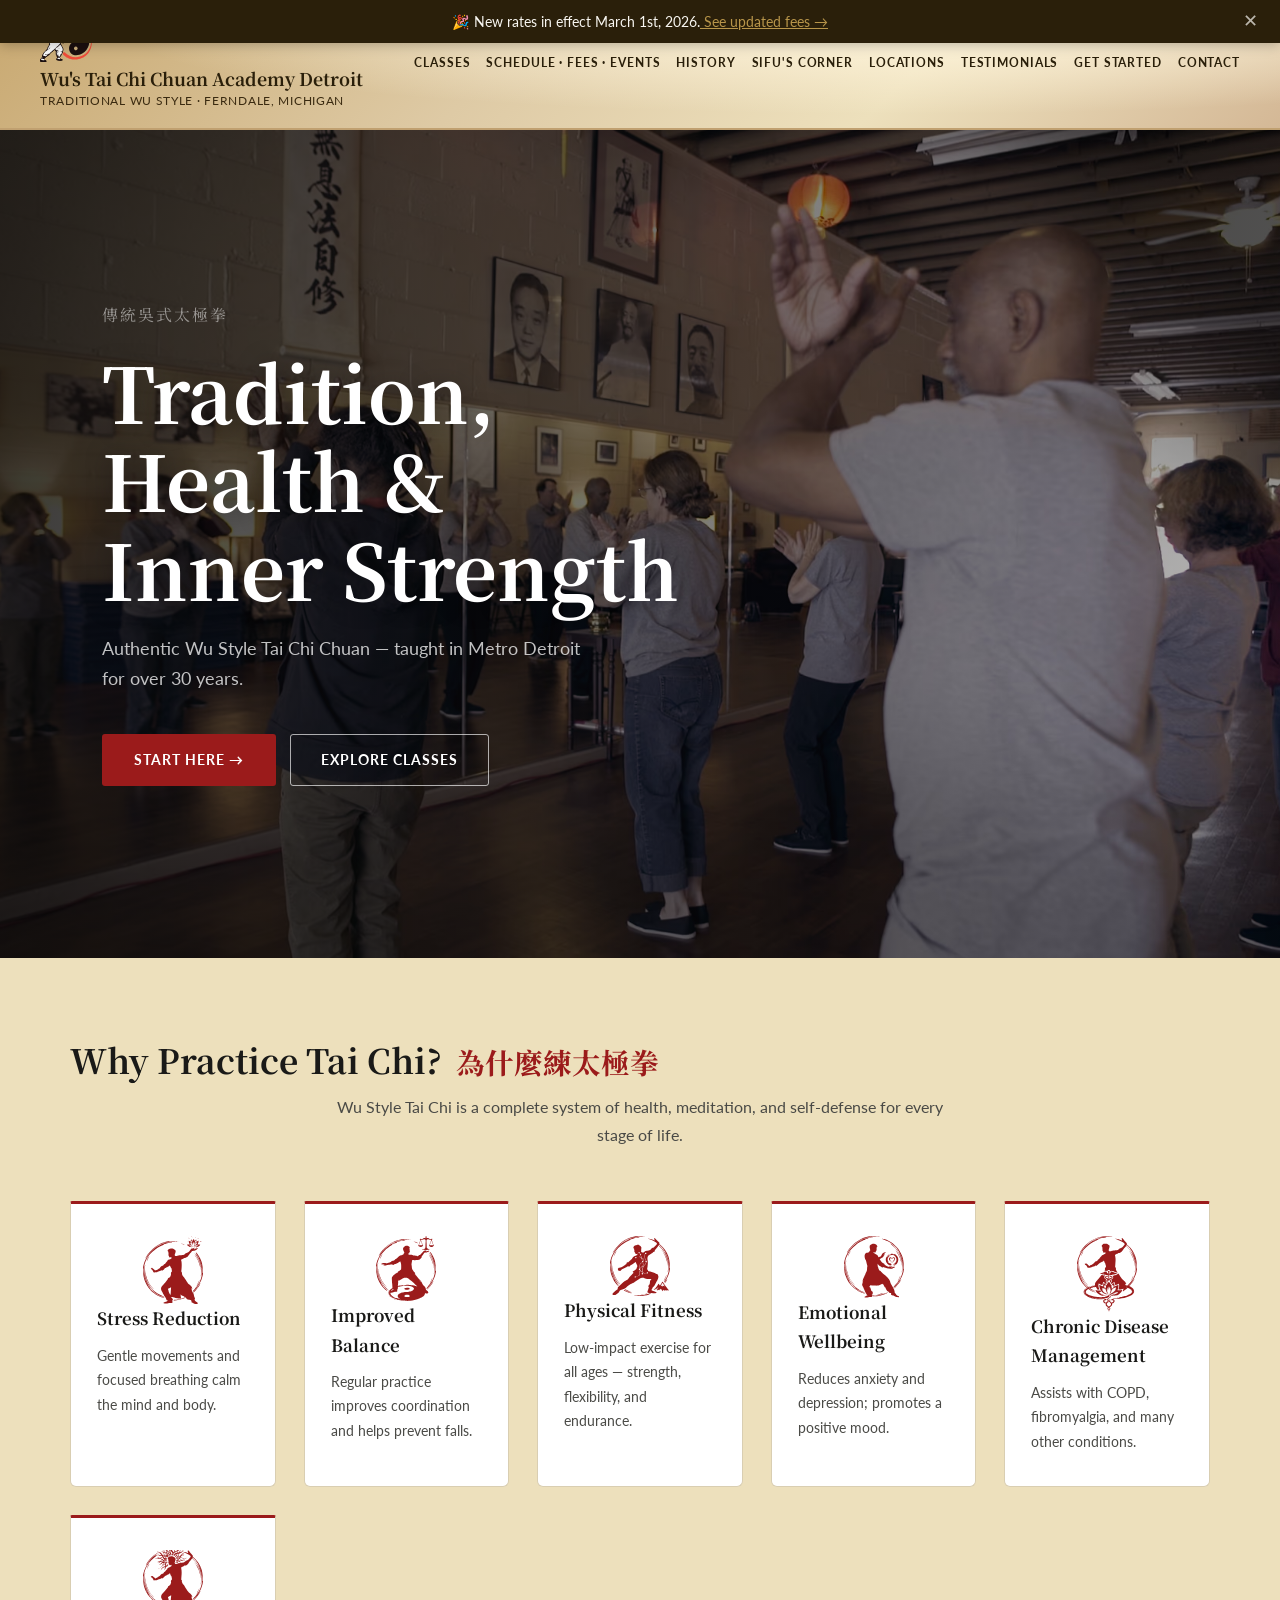
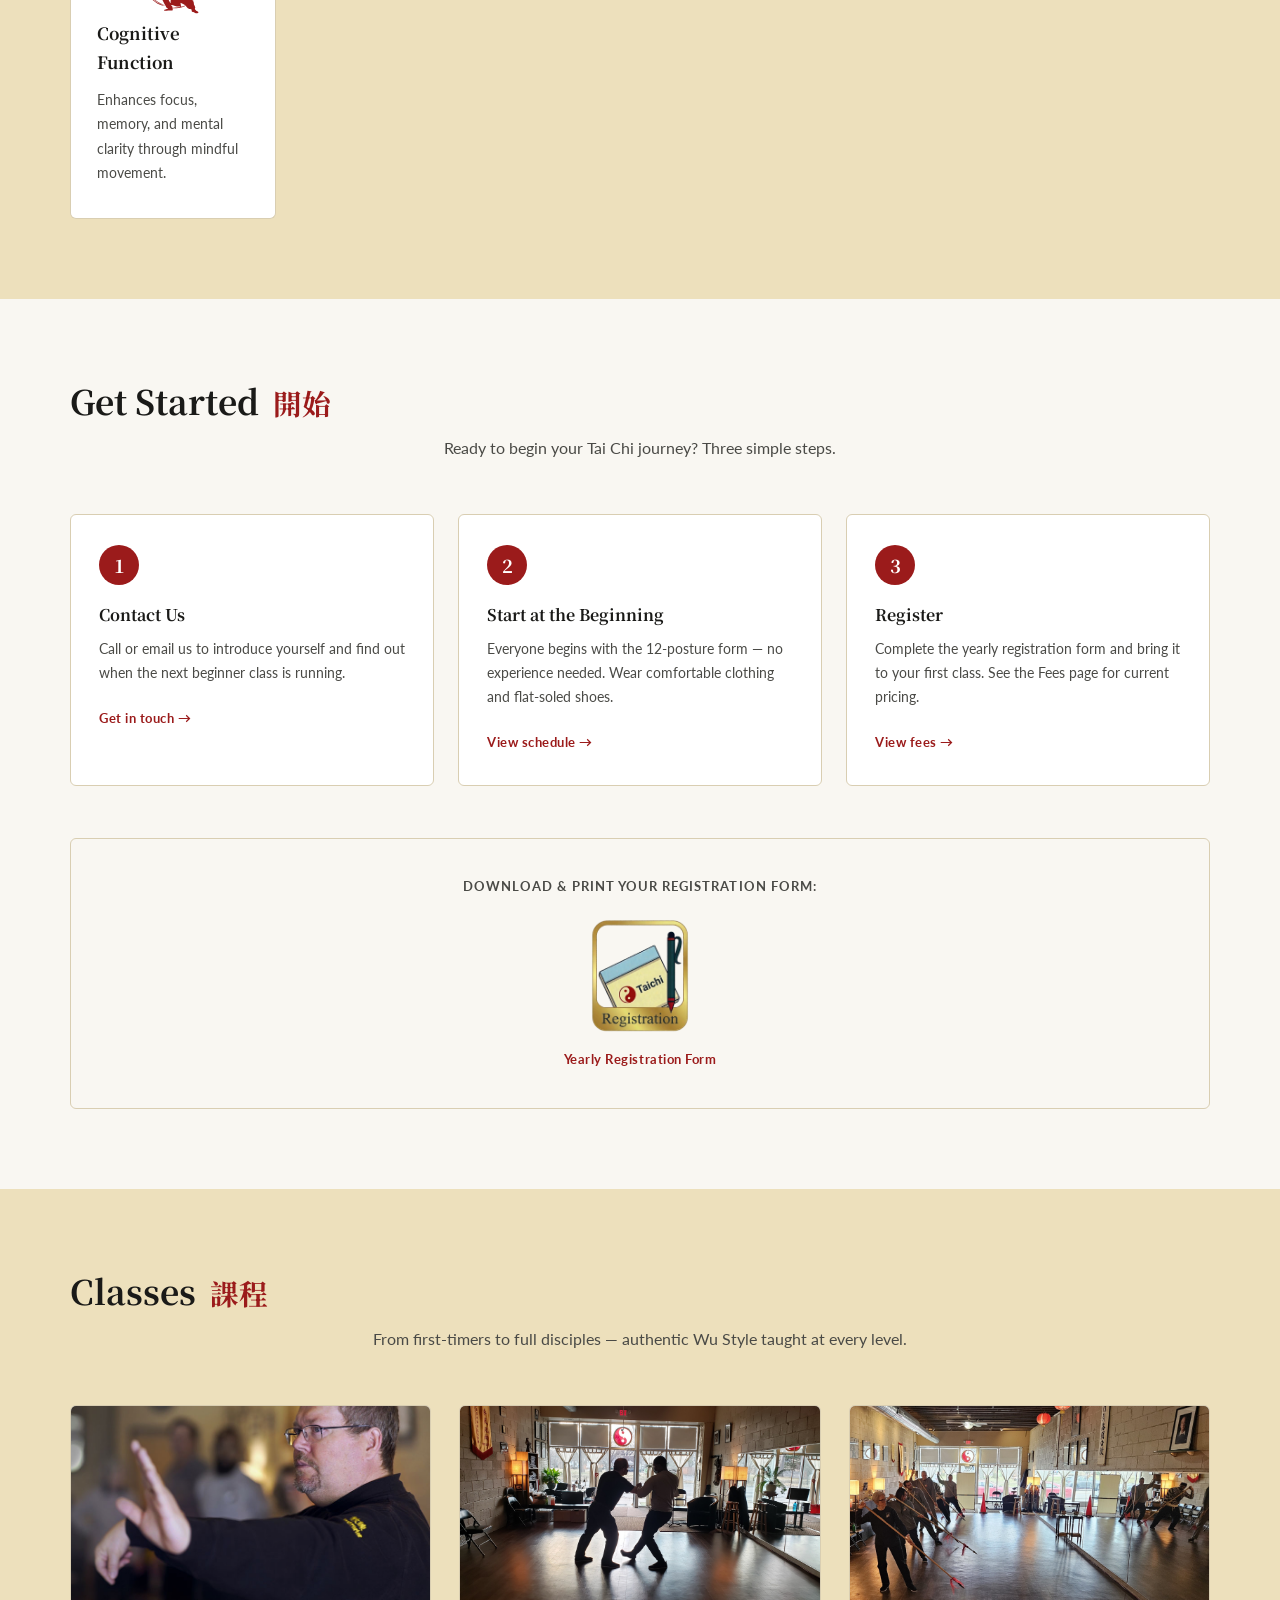
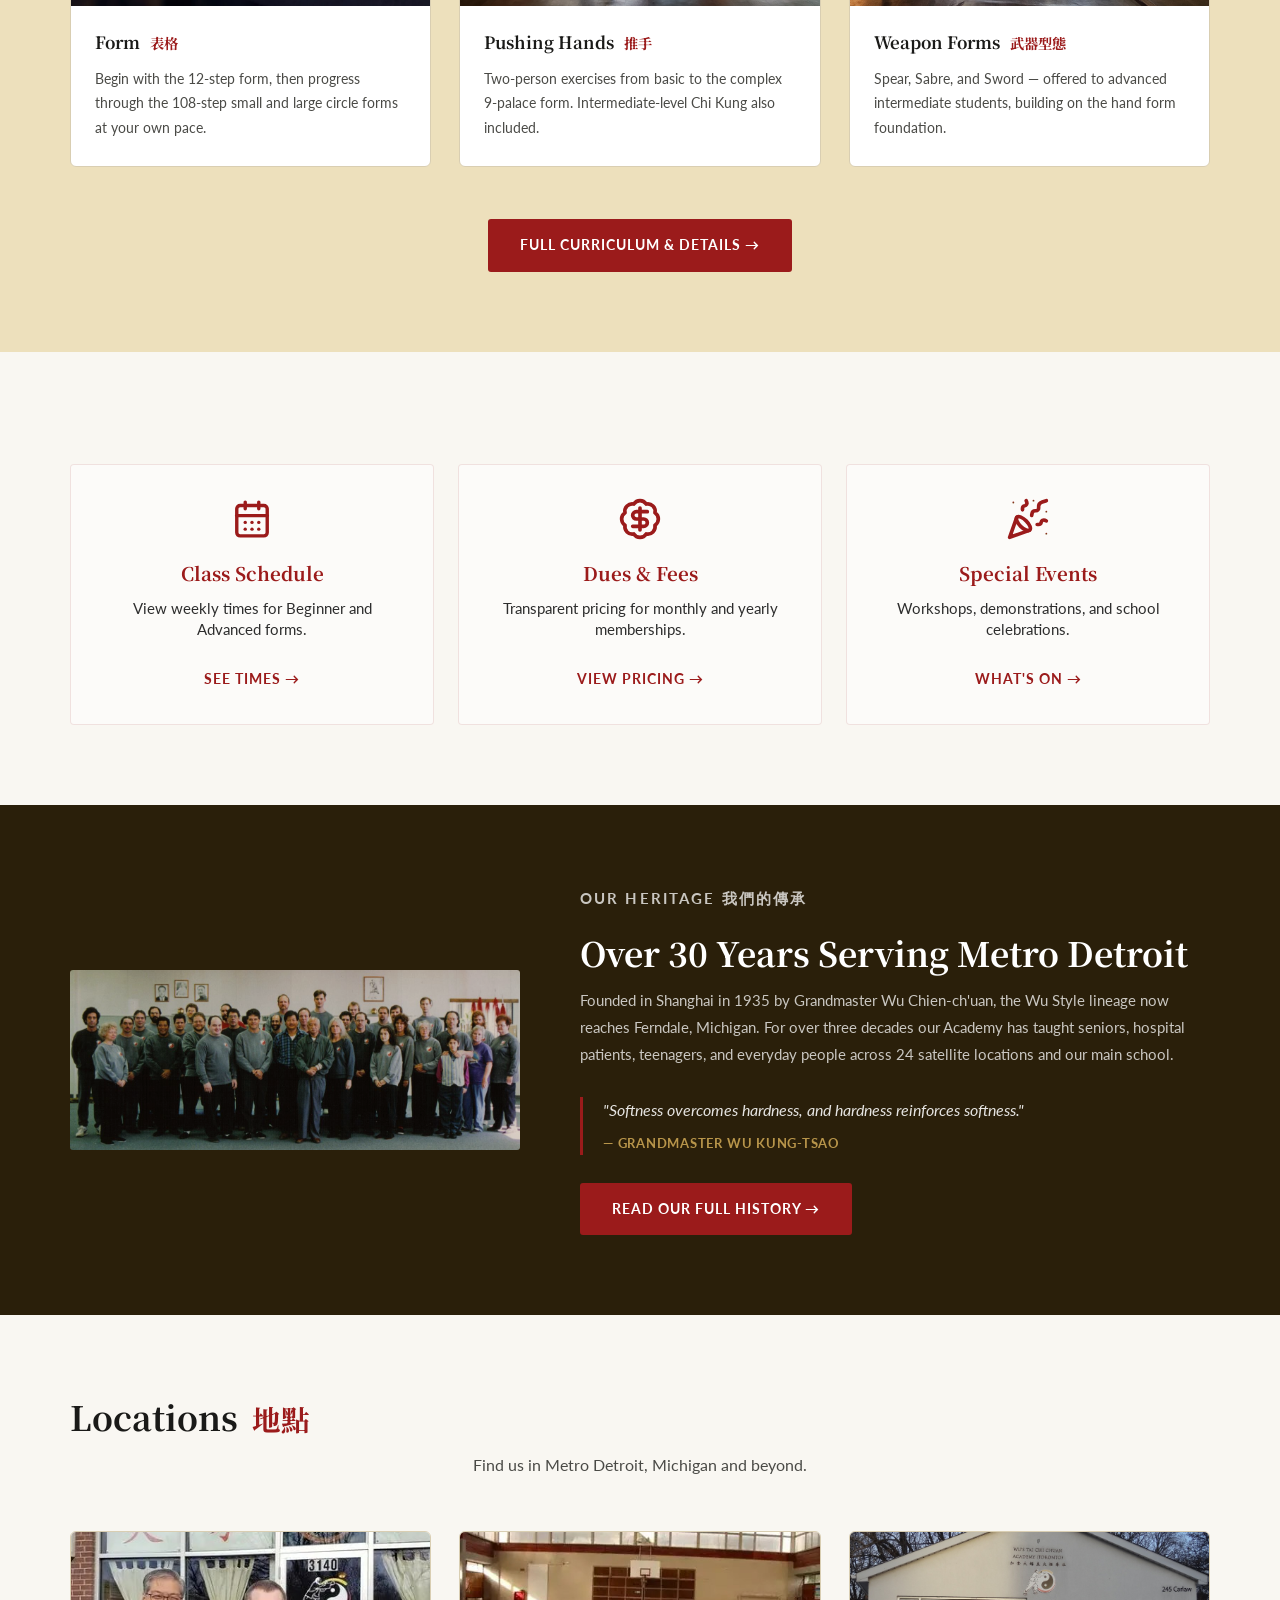
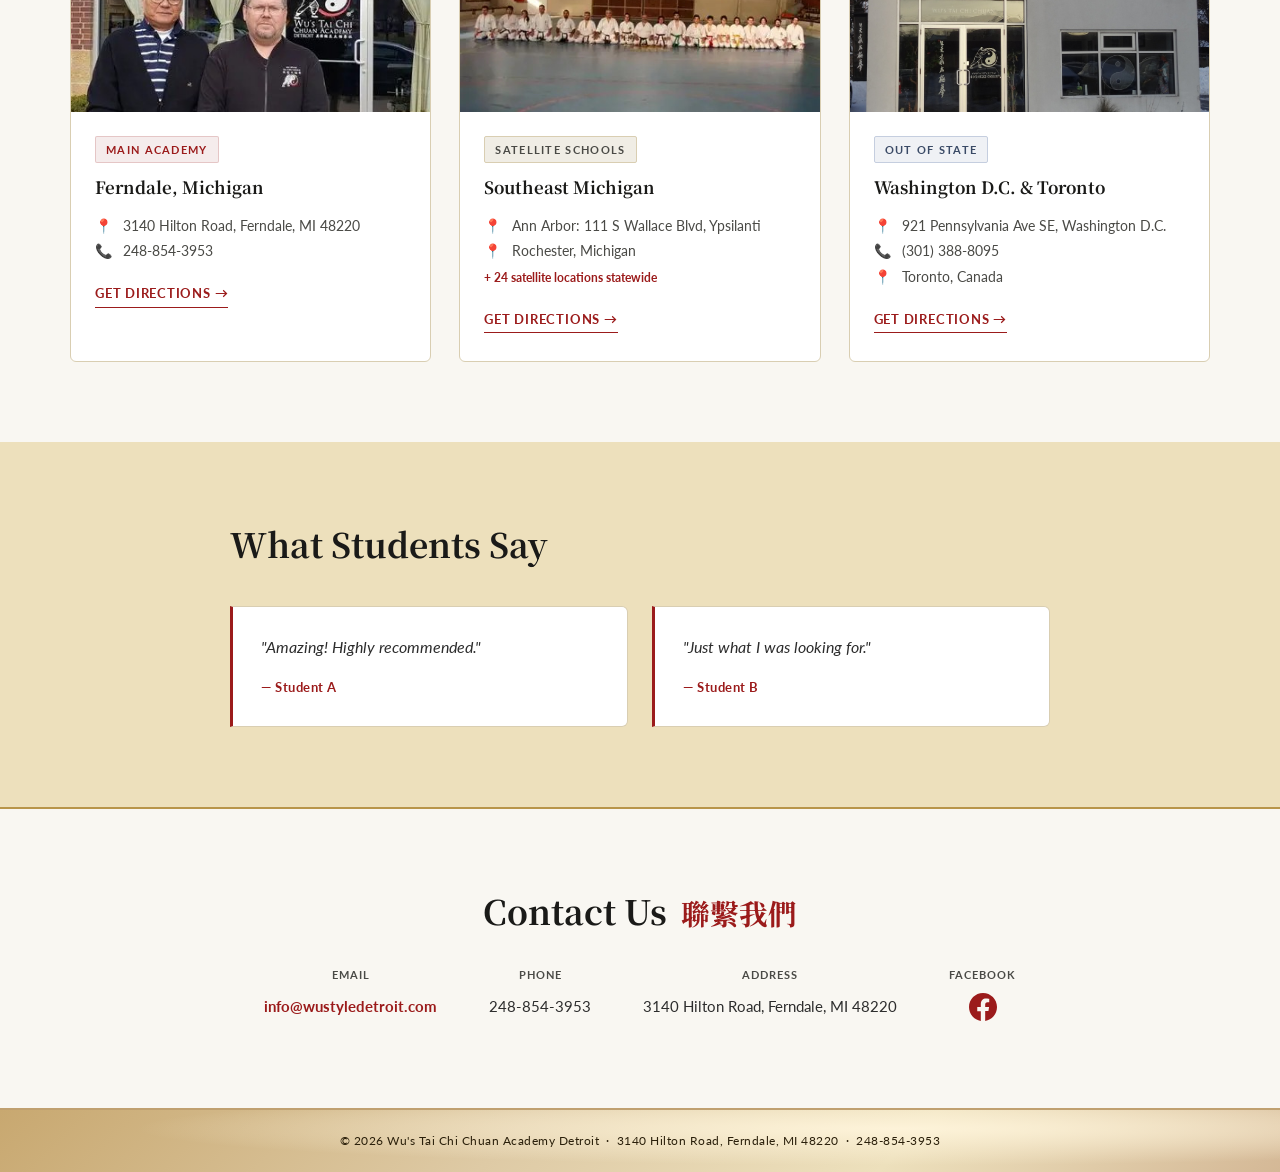
==== commit 3ae9809c: "styling & image optimization" ====
--- a/index.html
+++ b/index.html
@@ -18,13 +18,15 @@
       fetchpriority="high">
 
   <!-- Fonts -->
-  <script src="site.js"></script>
+  <script src="site.js" defer></script>
   <link rel="preconnect" href="https://fonts.googleapis.com">
   <link rel="preconnect" href="https://fonts.gstatic.com" crossorigin>
   <link rel="preload" href="https://fonts.googleapis.com/css2?family=Noto+Serif+SC:wght@400;700&family=Lato:wght@300;400;700&display=swap" as="style" onload="this.onload=null;this.rel='stylesheet'">
   <noscript><link href="https://fonts.googleapis.com/css2?family=Noto+Serif+SC:wght@400;700&family=Lato:wght@300;400;700&display=swap" rel="stylesheet"></noscript>
 
-  <link rel="stylesheet" href="styles.css">
+  <link rel="preload" href="styles.css" as="style" onload="this.onload=null;this.rel='stylesheet'">
+  <noscript><link rel="preload" href="styles.css" as="style" onload="this.onload=null;this.rel='stylesheet'">
+  <noscript><link rel="stylesheet" href="styles.css"></noscript></noscript>
 </head>
 
 <body data-page="home" id="top">
@@ -33,9 +35,10 @@
 <!--  HEADER — loaded from header.html                              -->
 <!-- ═══════════════════════════════════════════════════════════════ -->
 <div id="site-header"></div>
-<script>loadFragment("header.html", "site-header");</script>
+
 
 <main id="main-content">
+
 
 <!-- ═══════════════════════════════════════════════════════════════ -->
 <!--  HERO — merged splash + headline + CTA                         -->
@@ -80,7 +83,7 @@
 <!-- ═══════════════════════════════════════════════════════════════ -->
 <section class="zen-section zen-section--stone" id="benefits" aria-label="Benefits of Tai Chi">
   <div class="zen-container">
-    <h2 class="zen-section-title">Why Practice Tai Chi? <span class="zh" lang="zh">為什麼練太極拳</span></h2>
+    <h2 class="zen-section-title">Why Practice Tai Chi? <span class="zh" lang="zh">為什麼練太極拳</span></h1>
     <p class="zen-section-lead">Wu Style Tai Chi is a complete system of health, meditation, and self-defense for every stage of life.</p>
 
     <div class="benefits-grid">
@@ -275,7 +278,7 @@
 <section id="current" class="zen-section zen-section--parchment" aria-label="Schedule, fees and events">
   <div class="zen-action-grid">
     <a href="Schedule.html" class="action-card fade-in">
-      <div class="action-card__icon">📅</div>
+      <div class="action-card__icon"><svg class="icon-svg" aria-hidden="true"><use href="Images/icons.svg#icon-schedule"/></svg></div>
       <div class="action-card__content">
         <h3>Class Schedule</h3>
         <p>View weekly times for Beginner and Advanced forms.</p>
@@ -284,7 +287,7 @@
     </a>
 
     <a href="Fees.html" class="action-card fade-in">
-      <div class="action-card__icon">💰</div>
+      <div class="action-card__icon"><svg class="icon-svg" aria-hidden="true"><use href="Images/icons.svg#icon-fees"/></svg></div>
       <div class="action-card__content">
         <h3>Dues & Fees</h3>
         <p>Transparent pricing for monthly and yearly memberships.</p>
@@ -293,7 +296,7 @@
     </a>
 
     <a href="Events.html" class="action-card fade-in">
-      <div class="action-card__icon">🎉</div>
+      <div class="action-card__icon"><svg class="icon-svg" aria-hidden="true"><use href="Images/icons.svg#icon-events"/></svg></div>
       <div class="action-card__content">
         <h3>Special Events</h3>
         <p>Workshops, demonstrations, and school celebrations.</p>
@@ -401,7 +404,7 @@
     <div class="contact-details">
       <div class="contact-item">
         <span>Email</span>
-        <a id="contact-email" href="#">info@wustyledetroit.com</a>
+        <a id="contact-email" href="#"></a>
         <script>
           (function() {
             var u = 'info', d = 'wustyledetroit.com';
@@ -422,9 +425,7 @@
       <div class="contact-item">
         <span>Facebook</span>
         <a href="https://www.facebook.com/wustyledetroit" target="_blank" rel="noopener noreferrer" aria-label="Visit us on Facebook" class="contact-social">
-          <svg xmlns="http://www.w3.org/2000/svg" width="28" height="28" viewBox="0 0 24 24" fill="currentColor" aria-hidden="true">
-            <path d="M24 12.073C24 5.405 18.627 0 12 0S0 5.405 0 12.073C0 18.1 4.388 23.094 10.125 24v-8.437H7.078v-3.49h3.047V9.41c0-3.025 1.791-4.697 4.533-4.697 1.312 0 2.686.236 2.686.236v2.97h-1.513c-1.491 0-1.956.93-1.956 1.874v2.25h3.328l-.532 3.49h-2.796V24C19.612 23.094 24 18.1 24 12.073z"/>
-          </svg>
+          <svg width="28" height="28" aria-hidden="true"><use href="Images/icons.svg#icon-facebook"/></svg>
         </a>
       </div>
     </div>
@@ -432,7 +433,7 @@
 </section>
 
 <div id="site-footer"></div>
-<script>loadFragment("footer.html", "site-footer");</script>
+
 
 </body>
-</html>
+</html>
--- a/styles.css
+++ b/styles.css
@@ -110,7 +110,7 @@
   z-index: 100;
 }
 header {
-  background: var(--header-bg);
+  background: radial-gradient(ellipse at 70% 30%, rgba(255,245,220,0.9) 0%, transparent 60%), linear-gradient(135deg, #C8A870 0%, #DECAA5 40%, #EDE0BC 70%, #D4B896 100%);
   border-bottom: 2px solid var(--header-border);
   display: flex;
   align-items: center;
@@ -264,7 +264,7 @@
 
 /* ── Footer ──────────────────────────────────────────────── */
 footer {
-  background: var(--header-bg);
+  background: radial-gradient(ellipse at 70% 30%, rgba(255,245,220,0.9) 0%, transparent 60%), linear-gradient(135deg, #C8A870 0%, #DECAA5 40%, #EDE0BC 70%, #D4B896 100%);
   color: var(--parchment-dark);
   text-align: center;
   padding: 20px;
@@ -538,7 +538,9 @@
   border-radius: 4px;
 }
 .action-card:hover { background: white; transform: translateY(-5px); box-shadow: 0 10px 20px rgba(0,0,0,0.05); border-color: var(--crimson); }
-.action-card__icon { font-size: 2.5rem; margin-bottom: 1rem; }
+.action-card__icon { margin-bottom: 1rem; color: var(--crimson); }
+.action-card__icon svg { display: block; }
+.action-card:hover .action-card__icon { color: var(--heritage-gold-dark); }
 .action-card h3 { margin-bottom: 0.5rem; font-family: var(--font-serif); color: var(--crimson); }
 .action-card p { font-size: 0.95rem; margin-bottom: 1.5rem; line-height: 1.4; }
 .action-card__cta { font-weight: 700; font-size: 0.85rem; text-transform: uppercase; letter-spacing: 1px; color: var(--crimson); }
@@ -951,7 +953,7 @@
   header nav {
     display: none; flex-direction: column; width: 100%; gap: 0;
     position: absolute; top: 100%; left: 0; right: 0;
-    background: var(--header-bg); border-bottom: 2px solid var(--header-border);
+    background: radial-gradient(ellipse at 70% 30%, rgba(255,245,220,0.9) 0%, transparent 60%), linear-gradient(135deg, #C8A870 0%, #DECAA5 40%, #EDE0BC 70%, #D4B896 100%); border-bottom: 2px solid var(--header-border);
     z-index: 99; padding: 0 20px;
     box-shadow: 0 6px 16px rgba(0,0,0,0.12);
   }
@@ -1044,3 +1046,32 @@
 @media (prefers-reduced-motion: reduce) {
   .fade-in, .fade-in.visible { opacity: 1; transform: none; transition: none; }
 }
+
+
+
+
+/* =========================
+   SVG ICON SYSTEM
+   ========================= */
+
+.icon-svg {
+  display: block;
+  width: 44px;
+  height: 44px;
+  transition: transform 0.2s ease, filter 0.2s ease;
+}
+
+.icon-svg--sm { width: 24px; height: 24px; }
+.icon-svg--lg { width: 56px; height: 56px; }
+
+.action-card:hover .icon-svg {
+  transform: scale(1.08);
+  filter: brightness(1.15);
+}
+
+.page-tabs svg {
+  width: 18px;
+  height: 18px;
+  vertical-align: middle;
+  margin-right: 6px;
+}
--- a/styles.css
+++ b/styles.css
@@ -110,7 +110,7 @@
   z-index: 100;
 }
 header {
-  background: var(--header-bg);
+  background: radial-gradient(ellipse at 70% 30%, rgba(255,245,220,0.9) 0%, transparent 60%), linear-gradient(135deg, #C8A870 0%, #DECAA5 40%, #EDE0BC 70%, #D4B896 100%);
   border-bottom: 2px solid var(--header-border);
   display: flex;
   align-items: center;
@@ -264,7 +264,7 @@
 
 /* ── Footer ──────────────────────────────────────────────── */
 footer {
-  background: var(--header-bg);
+  background: radial-gradient(ellipse at 70% 30%, rgba(255,245,220,0.9) 0%, transparent 60%), linear-gradient(135deg, #C8A870 0%, #DECAA5 40%, #EDE0BC 70%, #D4B896 100%);
   color: var(--parchment-dark);
   text-align: center;
   padding: 20px;
@@ -538,7 +538,9 @@
   border-radius: 4px;
 }
 .action-card:hover { background: white; transform: translateY(-5px); box-shadow: 0 10px 20px rgba(0,0,0,0.05); border-color: var(--crimson); }
-.action-card__icon { font-size: 2.5rem; margin-bottom: 1rem; }
+.action-card__icon { margin-bottom: 1rem; color: var(--crimson); }
+.action-card__icon svg { display: block; }
+.action-card:hover .action-card__icon { color: var(--heritage-gold-dark); }
 .action-card h3 { margin-bottom: 0.5rem; font-family: var(--font-serif); color: var(--crimson); }
 .action-card p { font-size: 0.95rem; margin-bottom: 1.5rem; line-height: 1.4; }
 .action-card__cta { font-weight: 700; font-size: 0.85rem; text-transform: uppercase; letter-spacing: 1px; color: var(--crimson); }
@@ -951,7 +953,7 @@
   header nav {
     display: none; flex-direction: column; width: 100%; gap: 0;
     position: absolute; top: 100%; left: 0; right: 0;
-    background: var(--header-bg); border-bottom: 2px solid var(--header-border);
+    background: radial-gradient(ellipse at 70% 30%, rgba(255,245,220,0.9) 0%, transparent 60%), linear-gradient(135deg, #C8A870 0%, #DECAA5 40%, #EDE0BC 70%, #D4B896 100%); border-bottom: 2px solid var(--header-border);
     z-index: 99; padding: 0 20px;
     box-shadow: 0 6px 16px rgba(0,0,0,0.12);
   }
@@ -1044,3 +1046,32 @@
 @media (prefers-reduced-motion: reduce) {
   .fade-in, .fade-in.visible { opacity: 1; transform: none; transition: none; }
 }
+
+
+
+
+/* =========================
+   SVG ICON SYSTEM
+   ========================= */
+
+.icon-svg {
+  display: block;
+  width: 44px;
+  height: 44px;
+  transition: transform 0.2s ease, filter 0.2s ease;
+}
+
+.icon-svg--sm { width: 24px; height: 24px; }
+.icon-svg--lg { width: 56px; height: 56px; }
+
+.action-card:hover .icon-svg {
+  transform: scale(1.08);
+  filter: brightness(1.15);
+}
+
+.page-tabs svg {
+  width: 18px;
+  height: 18px;
+  vertical-align: middle;
+  margin-right: 6px;
+}
--- a/styles.css
+++ b/styles.css
@@ -110,7 +110,7 @@
   z-index: 100;
 }
 header {
-  background: var(--header-bg);
+  background: radial-gradient(ellipse at 70% 30%, rgba(255,245,220,0.9) 0%, transparent 60%), linear-gradient(135deg, #C8A870 0%, #DECAA5 40%, #EDE0BC 70%, #D4B896 100%);
   border-bottom: 2px solid var(--header-border);
   display: flex;
   align-items: center;
@@ -264,7 +264,7 @@
 
 /* ── Footer ──────────────────────────────────────────────── */
 footer {
-  background: var(--header-bg);
+  background: radial-gradient(ellipse at 70% 30%, rgba(255,245,220,0.9) 0%, transparent 60%), linear-gradient(135deg, #C8A870 0%, #DECAA5 40%, #EDE0BC 70%, #D4B896 100%);
   color: var(--parchment-dark);
   text-align: center;
   padding: 20px;
@@ -538,7 +538,9 @@
   border-radius: 4px;
 }
 .action-card:hover { background: white; transform: translateY(-5px); box-shadow: 0 10px 20px rgba(0,0,0,0.05); border-color: var(--crimson); }
-.action-card__icon { font-size: 2.5rem; margin-bottom: 1rem; }
+.action-card__icon { margin-bottom: 1rem; color: var(--crimson); }
+.action-card__icon svg { display: block; }
+.action-card:hover .action-card__icon { color: var(--heritage-gold-dark); }
 .action-card h3 { margin-bottom: 0.5rem; font-family: var(--font-serif); color: var(--crimson); }
 .action-card p { font-size: 0.95rem; margin-bottom: 1.5rem; line-height: 1.4; }
 .action-card__cta { font-weight: 700; font-size: 0.85rem; text-transform: uppercase; letter-spacing: 1px; color: var(--crimson); }
@@ -951,7 +953,7 @@
   header nav {
     display: none; flex-direction: column; width: 100%; gap: 0;
     position: absolute; top: 100%; left: 0; right: 0;
-    background: var(--header-bg); border-bottom: 2px solid var(--header-border);
+    background: radial-gradient(ellipse at 70% 30%, rgba(255,245,220,0.9) 0%, transparent 60%), linear-gradient(135deg, #C8A870 0%, #DECAA5 40%, #EDE0BC 70%, #D4B896 100%); border-bottom: 2px solid var(--header-border);
     z-index: 99; padding: 0 20px;
     box-shadow: 0 6px 16px rgba(0,0,0,0.12);
   }
@@ -1044,3 +1046,32 @@
 @media (prefers-reduced-motion: reduce) {
   .fade-in, .fade-in.visible { opacity: 1; transform: none; transition: none; }
 }
+
+
+
+
+/* =========================
+   SVG ICON SYSTEM
+   ========================= */
+
+.icon-svg {
+  display: block;
+  width: 44px;
+  height: 44px;
+  transition: transform 0.2s ease, filter 0.2s ease;
+}
+
+.icon-svg--sm { width: 24px; height: 24px; }
+.icon-svg--lg { width: 56px; height: 56px; }
+
+.action-card:hover .icon-svg {
+  transform: scale(1.08);
+  filter: brightness(1.15);
+}
+
+.page-tabs svg {
+  width: 18px;
+  height: 18px;
+  vertical-align: middle;
+  margin-right: 6px;
+}
